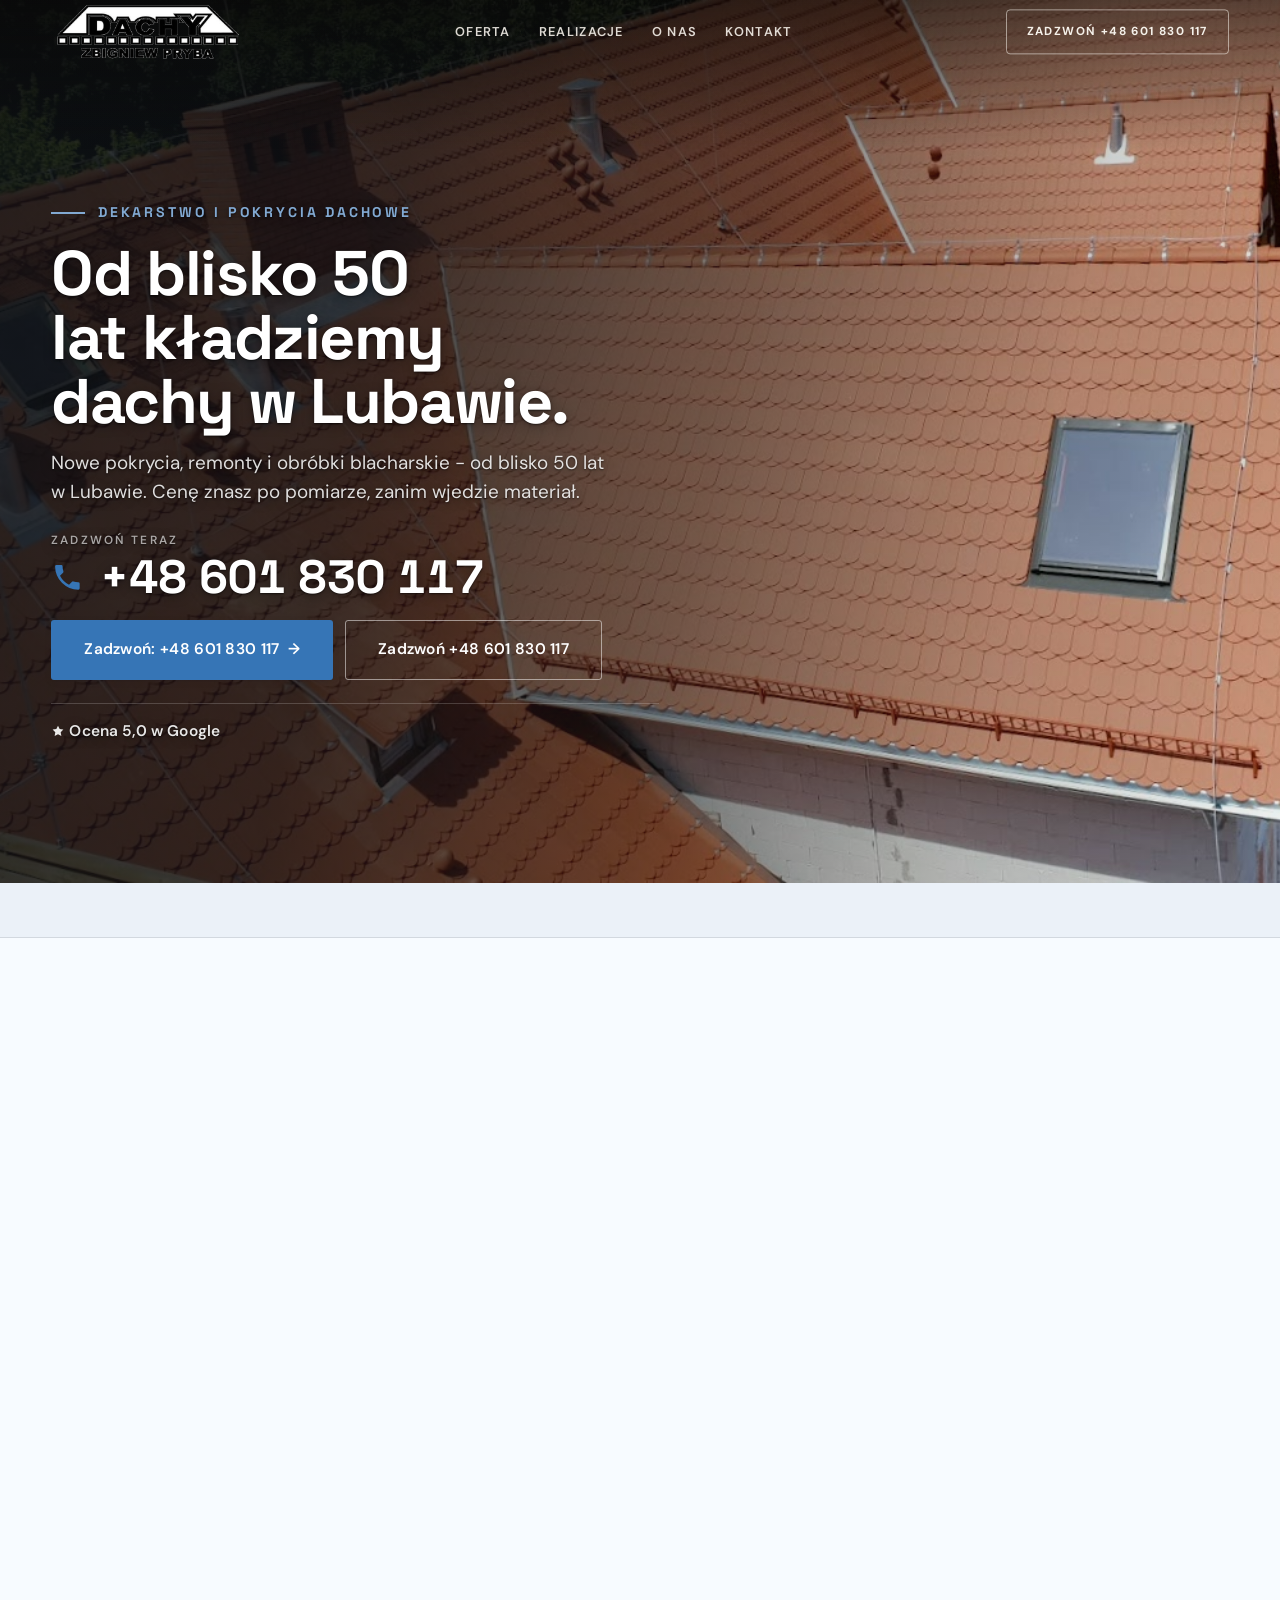
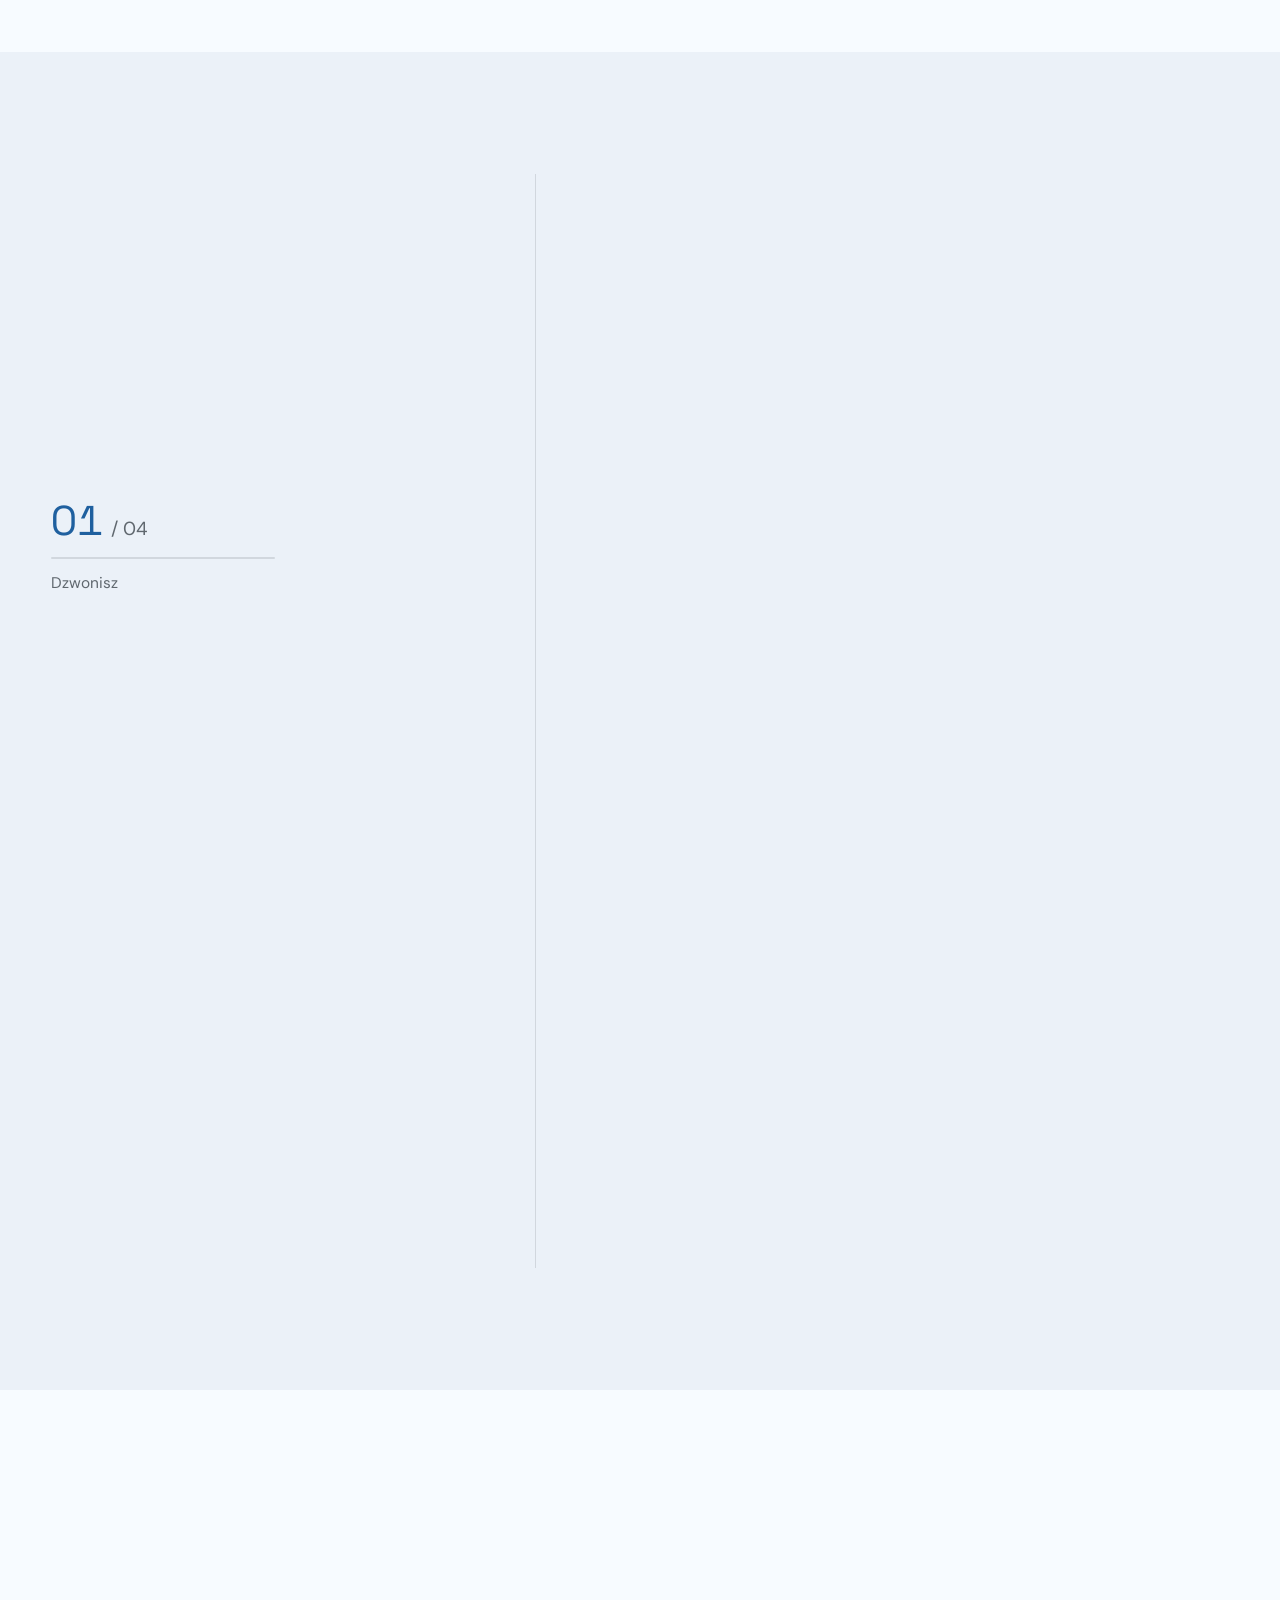
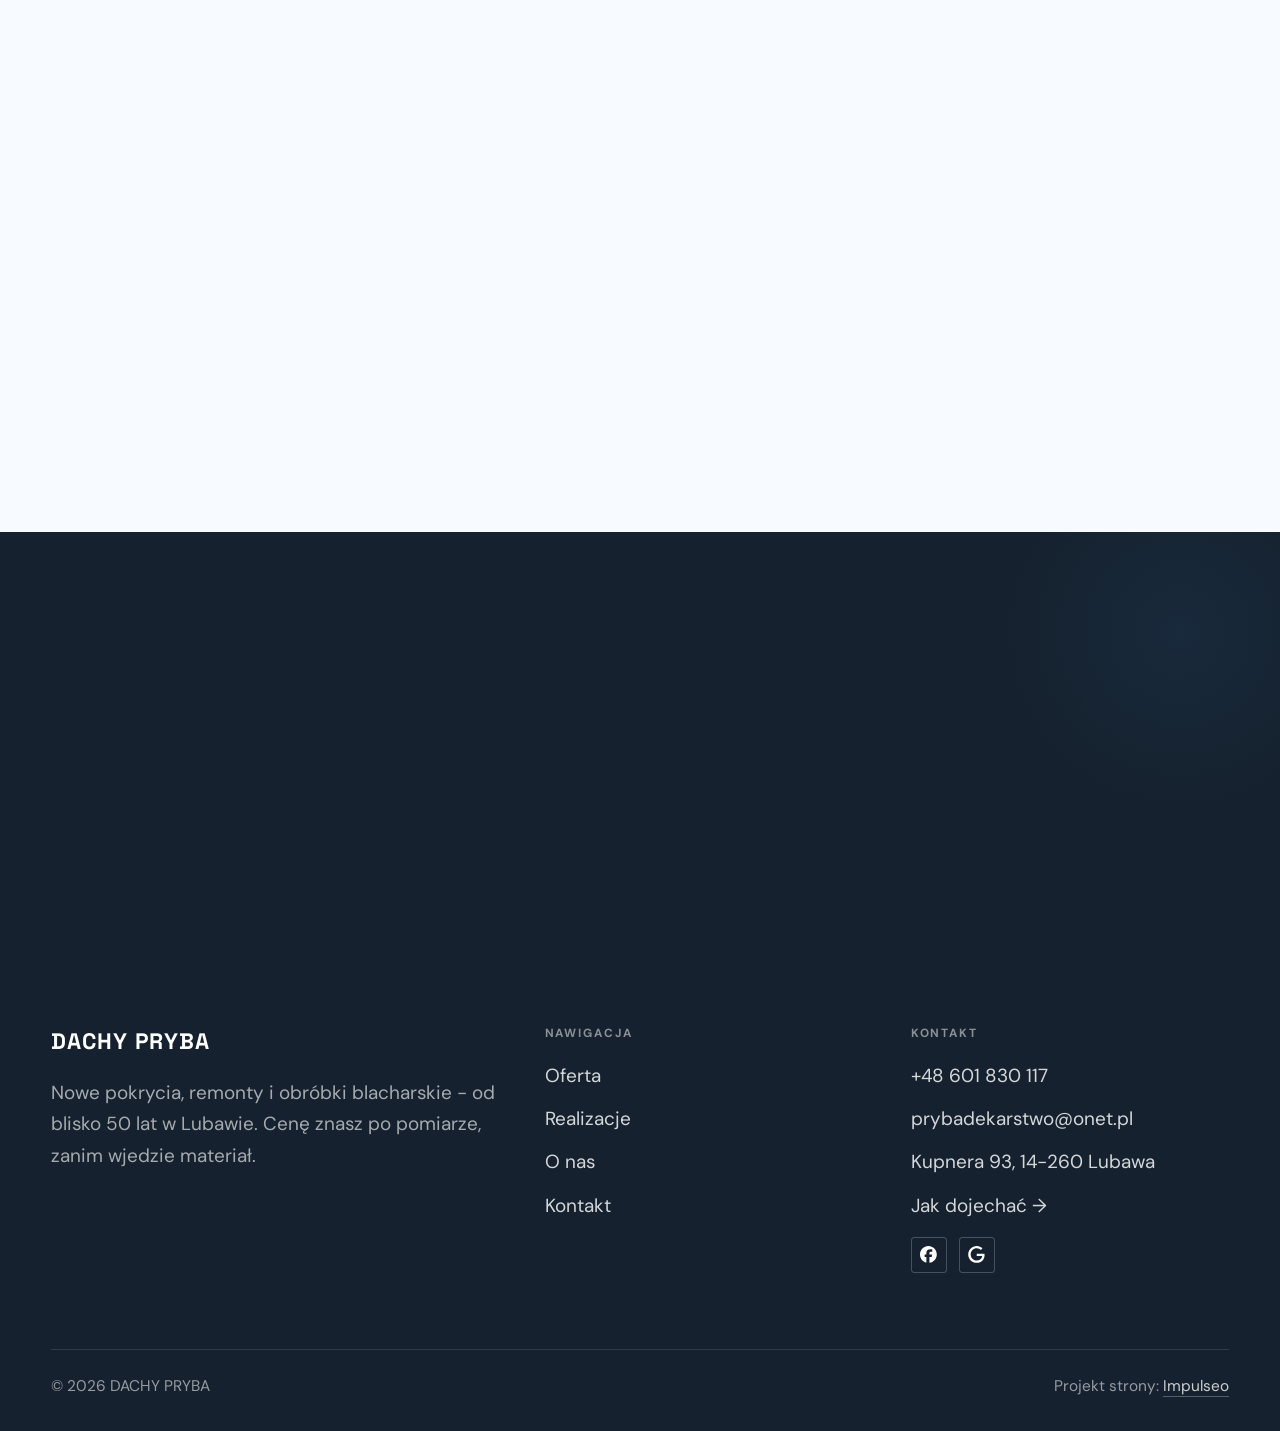
==== index.html @ 801a76e1 "Strona demo: dachy-pryba" ====
<!DOCTYPE html>
<html lang="pl">
<head>
<meta charset="UTF-8">
<meta name="viewport" content="width=device-width, initial-scale=1.0">
<title>DACHY PRYBA - dekarstwo i pokrycia dachowe</title>
<meta name="description" content="Dekarz w Lubawie: nowe pokrycia, remonty dachów, więźba, rynny i obróbki. Bezpłatny pomiar, cena przed robotą. Zadzwoń: +48 601 830 117.">
<link rel="canonical" href="https://kris20032.github.io/dachy-pryba/">
<meta name="robots" content="noindex, nofollow">
<meta property="og:type" content="website">
<meta property="og:locale" content="pl_PL">
<meta property="og:site_name" content="DACHY PRYBA">
<meta property="og:title" content="DACHY PRYBA - dekarstwo i pokrycia dachowe">
<meta property="og:description" content="Dekarz w Lubawie: nowe pokrycia, remonty dachów, więźba, rynny i obróbki. Bezpłatny pomiar, cena przed robotą. Zadzwoń: +48 601 830 117.">
<meta property="og:url" content="https://kris20032.github.io/dachy-pryba/">
<meta property="og:image" content="https://kris20032.github.io/dachy-pryba/img/og.jpg">
<meta property="og:image:width" content="1200">
<meta property="og:image:height" content="630">
<meta name="twitter:card" content="summary_large_image">
<script type="application/ld+json">{"@context": "https://schema.org", "@type": "RoofingContractor", "name": "DACHY PRYBA", "url": "https://kris20032.github.io/dachy-pryba/", "telephone": "+48601830117", "image": "https://kris20032.github.io/dachy-pryba/img/og.jpg", "areaServed": "Lubawa", "sameAs": ["https://www.facebook.com/prybadekarstwo/", "https://www.google.com/maps?cid=4322694667573025799"]}</script>
<link rel="preconnect" href="https://fonts.googleapis.com">
<link rel="preconnect" href="https://fonts.gstatic.com" crossorigin>
<link href="https://fonts.googleapis.com/css2?family=Space+Grotesk:wght@500;600;700&family=DM+Sans:opsz,wght@9..40,400;9..40,500;9..40,600&display=swap" rel="stylesheet">
<link rel="stylesheet" href="assets/styles.css?v=8aae9d0c">
</head>
<body>

<header class="nav">
  <div class="wrap nav-inner">
    <a class="brand brand-has-logo" href="index.html"><img class="brand-logo" src="img/logo.png" alt="DACHY PRYBA" width="628" height="210" decoding="async"></a>
    <nav class="nav-links">
      <a href="oferta.html">Oferta</a>
      <a href="realizacje.html">Realizacje</a>
      <a href="o-nas.html">O nas</a>
      <a href="kontakt.html">Kontakt</a>
      <a href="tel:+48601830117" class="btn btn-accent">Zadzwoń +48 601 830 117</a>
    </nav>
    <button class="nav-toggle" aria-label="Menu"><span></span><span></span><span></span></button>
  </div>
</header>

<main>
<section class="hero-fach">
  <img class="hf-photo" src="img/hero.jpg" fetchpriority="high" data-rotate="img/g1.jpg|img/g3.jpg" alt="DACHY PRYBA" width="1538" height="690">
  <div class="hf-panel">
    <div class="hf-inner">
      <span class="hf-kicker">Dekarstwo i pokrycia dachowe</span>
      <h1 class="hf-title">Od blisko 50 lat kładziemy dachy w Lubawie. <em></em></h1>
      <p class="hf-lead">Nowe pokrycia, remonty i obróbki blacharskie - od blisko 50 lat w Lubawie. Cenę znasz po pomiarze, zanim wjedzie materiał.</p>
      <a class="hf-phone" href="tel:+48601830117"><span class="hf-phone-lab">Zadzwoń teraz</span><span class="hf-phone-num"><svg class="ico-tel" width="16" height="16" viewBox="0 0 24 24" fill="none" aria-hidden="true"><path d="M6.6 10.8a15.5 15.5 0 0 0 6.6 6.6l2.2-2.2a1 1 0 0 1 1-.24 11.4 11.4 0 0 0 3.6.58 1 1 0 0 1 1 1V20a1 1 0 0 1-1 1A17 17 0 0 1 3 4a1 1 0 0 1 1-1h3.5a1 1 0 0 1 1 1c0 1.25.2 2.46.58 3.6a1 1 0 0 1-.25 1l-2.23 2.2Z" fill="currentColor"/></svg> +48 601 830 117</span></a>
      <div class="hf-actions">
        <a href="kontakt.html" class="btn btn-accent">Zadzwoń: +48 601 830 117 <span class="arr">→</span></a>
        <a href="tel:+48601830117" class="btn btn-ghost hf-ghost">Zadzwoń +48 601 830 117</a>
      </div>
      <div class="hf-trust"><svg class="ico-star" width="14" height="14" viewBox="0 0 24 24" style="vertical-align:-2px" aria-hidden="true"><path d="M12 2.8l2.85 5.8 6.4.93-4.63 4.5 1.1 6.37L12 17.4l-5.72 3 1.1-6.37-4.63-4.5 6.4-.93L12 2.8Z" fill="currentColor"/></svg> Ocena 5,0 w Google</div>
    </div>
  </div>
</section>
<section class="fach-promise">
  <div class="wrap">
    <ul class="fp-row reveal"><li>Bezpłatna wycena</li><li>Dojazd: Lubawa i okolice</li><li>Gwarancja na robociznę</li></ul>
  </div>
</section>
<section class="gateways-band">
  <div class="wrap">
    <div class="gateways">
      <a href="oferta.html" class="gateway reveal"><img src="img/g7.jpg" alt="Pokrycia dachowe" loading="lazy" width="1600" height="1106" decoding="async"><span class="g-ttl">Pokrycia dachowe</span></a>
      <a href="oferta.html" class="gateway reveal"><img src="img/g9.jpg" alt="Remonty i naprawy dachów" loading="lazy" width="1600" height="1068" decoding="async"><span class="g-ttl">Remonty i naprawy dachów</span></a>
      <a href="oferta.html" class="gateway reveal"><img src="img/g10.jpg" alt="Więźba dachowa" loading="lazy" width="1600" height="1066" decoding="async"><span class="g-ttl">Więźba dachowa</span></a>
    </div>
  </div>
</section>
<section class="proces proces-os fachowcy">
  <div class="wrap proc-grid">
    <div class="proc-side">
      <div class="head reveal">
        <span class="eyebrow">Jak pracujemy</span>
        <h2>Wiesz, na czym stoisz - na każdym etapie</h2>
        <p>Od pierwszego telefonu do odbioru roboty - krok po kroku.</p>
      </div>
      <div class="proc-count" aria-hidden="true"><span class="pc-cur">01</span><span class="pc-all">/ 04</span></div>
      <div class="proc-bar" aria-hidden="true"><i></i></div>
      <p class="proc-now" aria-hidden="true">Dzwonisz</p>
    </div>
    <ol class="proces-line">
      <li class="reveal"><span class="pno">01</span><h3>Dzwonisz</h3><p>Telefon albo zdjęcie dachu. Po krótkiej rozmowie wiesz, czy przyjedziemy obejrzeć i w jakim terminie.</p></li>
      <li class="reveal"><span class="pno">02</span><h3>Pomiar i wycena</h3><p>Wchodzimy na dach, mierzymy i robimy zdjęcia. Wycenę dostajesz na piśmie, rozbitą na pozycje - materiał osobno, robota osobno.</p></li>
      <li class="reveal"><span class="pno">03</span><h3>Robota</h3><p>Materiał zamawiamy po zatwierdzeniu wyceny i pilnujemy dostawy. Z Twojego dachu schodzimy dopiero, jak jest skończony - nie w połowie na inną budowę.</p></li>
      <li class="reveal"><span class="pno">04</span><h3>Odbiór i gwarancja</h3><p>Stare pokrycie jedzie na kontener, a Ty dostajesz gwarancję na robociznę - jak coś nie gra, wracamy i poprawiamy.</p></li>
    </ol>
  </div>
</section>
<section>
  <div class="wrap">
    <div class="head reveal">
      <span class="eyebrow">Realizacje</span>
      <h2>Z ostatnich dachów</h2>
      <p>Każdy z tych dachów ma pod sobą czyjś dom. Pokrycia, więźby, obróbki - bez upiększania.</p>
    </div>
    <div class="gallery">
      <div class="tile t-two3 reveal"><img src="img/g2.jpg" alt="DACHY PRYBA" loading="lazy" width="1468" height="3450" decoding="async"></div>
      <div class="tile t-third reveal"><img src="img/g4.jpg" alt="DACHY PRYBA" loading="lazy" width="1554" height="1154" decoding="async"></div>
      <div class="tile t-third reveal"><img src="img/g5.jpg" alt="DACHY PRYBA" loading="lazy" width="650" height="1258" decoding="async"></div>
      <div class="tile t-third reveal"><img src="img/g6.jpg" alt="DACHY PRYBA" loading="lazy" width="585" height="470" decoding="async"></div>
      <div class="tile t-third reveal"><img src="img/about.jpg" alt="DACHY PRYBA" loading="lazy" width="1536" height="816" decoding="async"></div>
    </div>
    <div style="margin-top:var(--space-7)" class="reveal"><a href="realizacje.html" class="btn btn-accent">Pełna galeria <span class="arr">→</span></a></div>
  </div>
</section>
<section class="fach-uslugi">
  <div class="wrap">
    <div class="head reveal">
      <span class="eyebrow">Oferta</span>
      <h2>Od więźby po rynny</h2>
      <p>Najczęstsze zlecenia. Przy każdym piszę, co wchodzi w zakres.</p>
    </div>
    <ul class="fu-list">
      <li class="fu-row reveal"><div class="fu-name">Pokrycia dachowe</div><div class="fu-desc">Stare pokrycie do zdjęcia albo nowy dom czeka na dach? Kładziemy blachodachówkę, dachówkę ceramiczną i betonową oraz blachę na rąbek - z membraną, łatami i kontrłatami, nie samą blachę na stare deski.</div><a class="fu-cta" href="kontakt.html">Wycena <span class="arr">→</span></a></li>
      <li class="fu-row reveal"><div class="fu-name">Remonty i naprawy dachów</div><div class="fu-desc">Dach ma swoje lata, ale rzadko wszystko naraz jest do wymiany. Przekładamy dachówkę, wymieniamy skorodowane kosze i obróbki, uzupełniamy łaty i membranę tam, gdzie faktycznie puściło.</div><a class="fu-cta" href="kontakt.html">Wycena <span class="arr">→</span></a></li>
      <li class="fu-row reveal"><div class="fu-name">Więźba dachowa</div><div class="fu-desc">Stawiamy więźby pod nowe dachy i wzmacniamy stare, w których krokwie pamiętają lepsze czasy.</div><a class="fu-cta" href="kontakt.html">Wycena <span class="arr">→</span></a></li>
      <li class="fu-row reveal"><div class="fu-name">Rynny i obróbki blacharskie</div><div class="fu-desc">Rynna przelewa się w jednym miejscu albo odchodzi od okapu? Ustawiamy spadki na nowo, wymieniamy skorodowane odcinki i poprawiamy mocowania, zamiast od razu sprzedawać całe orynnowanie.</div><a class="fu-cta" href="kontakt.html">Wycena <span class="arr">→</span></a></li>
      <li class="fu-row reveal"><div class="fu-name">Okna dachowe i podbitka</div><div class="fu-desc">Podbitka zamyka dach od spodu: równa linia przy okapie, kratki wentylacyjne i koniec z ptakami pod pokryciem.</div><a class="fu-cta" href="kontakt.html">Wycena <span class="arr">→</span></a></li>
      <li class="fu-row reveal"><div class="fu-name">Dachy płaskie i papa</div><div class="fu-desc">Płaski dach przecieka zwykle na łączeniach i przy attyce, nie na środku połaci.</div><a class="fu-cta" href="kontakt.html">Wycena <span class="arr">→</span></a></li>
    </ul>
    <div style="margin-top:var(--space-7)" class="reveal"><a href="oferta.html" class="btn btn-ghost">Pełna oferta <span class="arr">→</span></a></div>
  </div>
</section>
<section class="stopklatka" aria-hidden="true">
  <div class="stk-bg" style="background-image:url(img/g11.jpg)"></div>
</section>
<section class="opinie">
  <div class="wrap">
    <div class="head center reveal">
      <span class="eyebrow">Opinie</span>
      <h2>Co mówią klienci</h2>
    </div>
    <p class="op-meta reveal"><span class="g-badge"><svg class="gb-ico" viewBox="0 0 24 24" width="18" height="18" aria-hidden="true"><path fill="#4285F4" d="M22.56 12.25c0-.78-.07-1.53-.2-2.25H12v4.26h5.92c-.26 1.37-1.04 2.53-2.21 3.31v2.77h3.57c2.08-1.92 3.28-4.74 3.28-8.09z"/><path fill="#34A853" d="M12 23c2.97 0 5.46-.98 7.28-2.66l-3.57-2.77c-.98.66-2.23 1.06-3.71 1.06-2.86 0-5.29-1.93-6.16-4.53H2.18v2.84C3.99 20.53 7.7 23 12 23z"/><path fill="#FBBC05" d="M5.84 14.09c-.22-.66-.35-1.36-.35-2.09s.13-1.43.35-2.09V7.07H2.18C1.43 8.55 1 10.22 1 12s.43 3.45 1.18 4.93l2.85-2.22.81-.62z"/><path fill="#EA4335" d="M12 5.38c1.62 0 3.06.56 4.21 1.64l3.15-3.15C17.45 2.09 14.97 1 12 1 7.7 1 3.99 3.47 2.18 7.07l3.66 2.84c.87-2.6 3.3-4.53 6.16-4.53z"/></svg><b class="gb-ocena">5,0</b><svg class="gb-stars" viewBox="0 0 90 18" width="74" height="14.8" aria-hidden="true"><g fill="currentColor" opacity=".26"><path transform="translate(0,0)" d="M9 1.6l2.2 4.46 4.92.72-3.56 3.47.84 4.9L9 12.74l-4.4 2.31.84-4.9L1.88 6.68l4.92-.72L9 1.6Z"/><path transform="translate(18,0)" d="M9 1.6l2.2 4.46 4.92.72-3.56 3.47.84 4.9L9 12.74l-4.4 2.31.84-4.9L1.88 6.68l4.92-.72L9 1.6Z"/><path transform="translate(36,0)" d="M9 1.6l2.2 4.46 4.92.72-3.56 3.47.84 4.9L9 12.74l-4.4 2.31.84-4.9L1.88 6.68l4.92-.72L9 1.6Z"/><path transform="translate(54,0)" d="M9 1.6l2.2 4.46 4.92.72-3.56 3.47.84 4.9L9 12.74l-4.4 2.31.84-4.9L1.88 6.68l4.92-.72L9 1.6Z"/><path transform="translate(72,0)" d="M9 1.6l2.2 4.46 4.92.72-3.56 3.47.84 4.9L9 12.74l-4.4 2.31.84-4.9L1.88 6.68l4.92-.72L9 1.6Z"/></g><clipPath id="gs1000"><rect x="0" y="0" width="90.0" height="18"/></clipPath><g fill="#FBBC04" clip-path="url(#gs1000)"><path transform="translate(0,0)" d="M9 1.6l2.2 4.46 4.92.72-3.56 3.47.84 4.9L9 12.74l-4.4 2.31.84-4.9L1.88 6.68l4.92-.72L9 1.6Z"/><path transform="translate(18,0)" d="M9 1.6l2.2 4.46 4.92.72-3.56 3.47.84 4.9L9 12.74l-4.4 2.31.84-4.9L1.88 6.68l4.92-.72L9 1.6Z"/><path transform="translate(36,0)" d="M9 1.6l2.2 4.46 4.92.72-3.56 3.47.84 4.9L9 12.74l-4.4 2.31.84-4.9L1.88 6.68l4.92-.72L9 1.6Z"/><path transform="translate(54,0)" d="M9 1.6l2.2 4.46 4.92.72-3.56 3.47.84 4.9L9 12.74l-4.4 2.31.84-4.9L1.88 6.68l4.92-.72L9 1.6Z"/><path transform="translate(72,0)" d="M9 1.6l2.2 4.46 4.92.72-3.56 3.47.84 4.9L9 12.74l-4.4 2.31.84-4.9L1.88 6.68l4.92-.72L9 1.6Z"/></g></svg><span class="gb-txt">w Google</span></span></p>
    <p class="op-meta reveal"><a class="op-google" href="https://www.google.com/maps?cid=4322694667573025799" target="_blank" rel="noopener"><svg class="op-g-ico" viewBox="0 0 24 24" width="17" height="17" aria-hidden="true"><path fill="#4285F4" d="M22.56 12.25c0-.78-.07-1.53-.2-2.25H12v4.26h5.92c-.26 1.37-1.04 2.53-2.21 3.31v2.77h3.57c2.08-1.92 3.28-4.74 3.28-8.09z"/><path fill="#34A853" d="M12 23c2.97 0 5.46-.98 7.28-2.66l-3.57-2.77c-.98.66-2.23 1.06-3.71 1.06-2.86 0-5.29-1.93-6.16-4.53H2.18v2.84C3.99 20.53 7.7 23 12 23z"/><path fill="#FBBC05" d="M5.84 14.09c-.22-.66-.35-1.36-.35-2.09s.13-1.43.35-2.09V7.07H2.18C1.43 8.55 1 10.22 1 12s.43 3.45 1.18 4.93l2.85-2.22.81-.62z"/><path fill="#EA4335" d="M12 5.38c1.62 0 3.06.56 4.21 1.64l3.15-3.15C17.45 2.09 14.97 1 12 1 7.7 1 3.99 3.47 2.18 7.07l3.66 2.84c.87-2.6 3.3-4.53 6.16-4.53z"/></svg><span>Zobacz opinie w Google</span><span class="arr">→</span></a></p>
    <div class="opinie-grid">
      <figure class="op-card reveal"><span class="op-star"><svg class="ico-star" width="14" height="14" viewBox="0 0 24 24" style="vertical-align:-2px" aria-hidden="true"><path d="M12 2.8l2.85 5.8 6.4.93-4.63 4.5 1.1 6.37L12 17.4l-5.72 3 1.1-6.37-4.63-4.5 6.4-.93L12 2.8Z" fill="currentColor"/></svg><svg class="ico-star" width="14" height="14" viewBox="0 0 24 24" style="vertical-align:-2px" aria-hidden="true"><path d="M12 2.8l2.85 5.8 6.4.93-4.63 4.5 1.1 6.37L12 17.4l-5.72 3 1.1-6.37-4.63-4.5 6.4-.93L12 2.8Z" fill="currentColor"/></svg><svg class="ico-star" width="14" height="14" viewBox="0 0 24 24" style="vertical-align:-2px" aria-hidden="true"><path d="M12 2.8l2.85 5.8 6.4.93-4.63 4.5 1.1 6.37L12 17.4l-5.72 3 1.1-6.37-4.63-4.5 6.4-.93L12 2.8Z" fill="currentColor"/></svg><svg class="ico-star" width="14" height="14" viewBox="0 0 24 24" style="vertical-align:-2px" aria-hidden="true"><path d="M12 2.8l2.85 5.8 6.4.93-4.63 4.5 1.1 6.37L12 17.4l-5.72 3 1.1-6.37-4.63-4.5 6.4-.93L12 2.8Z" fill="currentColor"/></svg><svg class="ico-star" width="14" height="14" viewBox="0 0 24 24" style="vertical-align:-2px" aria-hidden="true"><path d="M12 2.8l2.85 5.8 6.4.93-4.63 4.5 1.1 6.37L12 17.4l-5.72 3 1.1-6.37-4.63-4.5 6.4-.93L12 2.8Z" fill="currentColor"/></svg></span><blockquote>Polecam</blockquote><span class="op-autor">MAREK IMIAŁKOWSKI</span></figure>
    </div>
  </div>
</section>
<section class="obszar">
  <div class="wrap">
    <div class="head center reveal">
      <span class="eyebrow">Obszar działania</span>
      <h2>Dojeżdżamy do Ciebie</h2>
    </div>
    <p class="obszar-txt reveal" style="text-align:center;max-width:60ch;margin:0 auto 1.4rem">Najwięcej dachów robimy w Lubawie i najbliższej okolicy: Nowe Miasto Lubawskie, Iława, Ostróda. Sąsiednie miejscowości - kwestia jednego telefonu.</p>
    <ul class="obszar-list reveal"><li class="is-home">Lubawa</li><li>+ okolice</li></ul>
    <div class="obszar-mapa reveal" style="margin-top:var(--space-7)">
      <iframe title="Obszar działania - Lubawa i okolice" src="https://maps.google.com/maps?q=DACHY%20PRYBA%20Lubawa&amp;z=11&amp;output=embed" loading="lazy" referrerpolicy="no-referrer-when-downgrade" style="width:100%;height:clamp(280px,38vh,420px);border:0;display:block;border-radius:var(--r-md)"></iframe>
    </div>
  </div>
</section>
<section class="faq-klinika">
  <div class="wrap">
    <div class="head center reveal">
      <span class="eyebrow">Częste pytania</span>
      <h2>Dobrze wiedzieć</h2>
    </div>
    <div class="faq-list">
      <details class="faq-item reveal"><summary>Ile kosztuje nowy dach?</summary><p>Bez pomiaru nie strzelamy - za dużo zależy od powierzchni, kątów i pokrycia. Widełki usłyszysz już przez telefon, dokładną cenę po pomiarze.</p></details>
      <details class="faq-item reveal"><summary>Czy pomiar i wycena są płatne?</summary><p>Nie. Pomiar i wycena w Lubawie i najbliższej okolicy są bezpłatne i do niczego nie zobowiązują.</p></details>
      <details class="faq-item reveal"><summary>Jak długo trwa wymiana dachu?</summary><p>Typowy dom to zwykle tydzień, dwa - zależnie od pokrycia i pogody. Termin i czas roboty znasz przed startem, a o przesunięciu przez pogodę mówimy od razu, nie po fakcie.</p></details>
      <details class="faq-item reveal"><summary>Co ze starym pokryciem?</summary><p>Rozbiórka i wywóz są w wycenie, chyba że umówimy się inaczej. Stary eternit oddajemy firmie z uprawnieniami do azbestu - tego nie wolno wywieźć byle gdzie i nie ma co ryzykować.</p></details>
      <details class="faq-item reveal"><summary>Czy dostanę fakturę?</summary><p>Tak - VAT albo paragon, jak wolisz. Przy większych dachach rozliczamy się etapami, po odebranej robocie.</p></details>
      <details class="faq-item reveal"><summary>Co, jeśli dach przecieka po robocie?</summary><p>Wracamy i sprawdzamy, gdzie puściło. Nasza robota - poprawiamy za darmo; przyczyna gdzie indziej - pokazujemy zdjęcia i mówimy, co z tym zrobić.</p></details>
    </div>
  </div>
</section>
<section class="cta">
  <div class="wrap">
    <div class="reveal">
      <span class="eyebrow">Współpraca</span>
      <h2>Potrzebujesz fachowca? Wycenimy za darmo.</h2>
      <p>Zadzwoń, umówimy termin oględzin. Cenę poznasz przed robotą, nie po niej.</p>
    </div>
    <div class="cta-actions reveal">
      <a href="kontakt.html" class="btn btn-light">Zadzwoń: +48 601 830 117 <span class="arr">→</span></a>
      <a href="tel:+48601830117" class="btn btn-ghost btn-ghost-cta">+48 601 830 117</a>
    </div>
  </div>
</section>
</main>

<footer>
  <div class="wrap">
    <div class="foot-grid">
      <div class="foot-brand">
        <div class="name">DACHY PRYBA</div>
        <p>Nowe pokrycia, remonty i obróbki blacharskie - od blisko 50 lat w Lubawie. Cenę znasz po pomiarze, zanim wjedzie materiał.</p>
      </div>
      <div class="foot-col">
        <h4>Nawigacja</h4>
        <a href="oferta.html">Oferta</a>
        <a href="realizacje.html">Realizacje</a>
        <a href="o-nas.html">O nas</a>
        <a href="kontakt.html">Kontakt</a>
      </div>
      <div class="foot-col">
        <h4>Kontakt</h4>
        <a href="tel:+48601830117">+48 601 830 117</a>
        <a href="mailto:prybadekarstwo@onet.pl">prybadekarstwo@onet.pl</a>
        <p>Kupnera 93, 14-260 Lubawa</p>
        <a href="https://www.google.com/maps?cid=4322694667573025799" target="_blank" rel="noopener">Jak dojechać →</a>
      <div class="foot-soc">
        <a class="soc" href="https://www.facebook.com/prybadekarstwo/" target="_blank" rel="noopener" aria-label="Facebook - DACHY PRYBA"><svg viewBox="0 0 24 24" aria-hidden="true" focusable="false"><path d="M9.101 23.691v-7.98H6.627v-3.667h2.474v-1.58c0-4.085 1.848-5.978 5.858-5.978.401 0 .955.042 1.468.103a8.68 8.68 0 0 1 1.141.195v3.325a8.623 8.623 0 0 0-.653-.036 26.805 26.805 0 0 0-.733-.009c-.707 0-1.259.096-1.675.309a1.686 1.686 0 0 0-.679.622c-.258.42-.374.995-.374 1.752v1.297h3.919l-.386 2.103-.287 1.564h-3.246v8.245C19.396 23.238 24 18.179 24 12.044c0-6.627-5.373-12-12-12s-12 5.373-12 12c0 5.628 3.874 10.35 9.101 11.647Z" fill="currentColor"/></svg></a>
        <a class="soc" href="https://www.google.com/maps?cid=4322694667573025799" target="_blank" rel="noopener" aria-label="Google - DACHY PRYBA"><svg viewBox="0 0 24 24" aria-hidden="true" focusable="false"><path d="M12.48 10.92v3.28h7.84c-.24 1.84-.853 3.187-1.787 4.133-1.147 1.147-2.933 2.4-6.053 2.4-4.827 0-8.6-3.893-8.6-8.72s3.773-8.72 8.6-8.72c2.6 0 4.507 1.027 5.907 2.347l2.307-2.307C18.747 1.44 16.133 0 12.48 0 5.867 0 .307 5.387.307 12s5.56 12 12.173 12c3.573 0 6.267-1.173 8.373-3.36 2.16-2.16 2.84-5.213 2.84-7.667 0-.76-.053-1.467-.173-2.053H12.48z" fill="currentColor"/></svg></a>
      </div>
      </div>
    </div>
    <div class="foot-bot">
      <span>© 2026 DACHY PRYBA</span>
      <span>Projekt strony: <a class="foot-credit" href="https://impulseo.pl" target="_blank" rel="noopener">Impulseo</a></span>
    </div>
  </div>
</footer>
<div class="sticky-call"><a class="sc-call" href="tel:+48601830117"><svg class="ico-tel" width="16" height="16" viewBox="0 0 24 24" fill="none" aria-hidden="true"><path d="M6.6 10.8a15.5 15.5 0 0 0 6.6 6.6l2.2-2.2a1 1 0 0 1 1-.24 11.4 11.4 0 0 0 3.6.58 1 1 0 0 1 1 1V20a1 1 0 0 1-1 1A17 17 0 0 1 3 4a1 1 0 0 1 1-1h3.5a1 1 0 0 1 1 1c0 1.25.2 2.46.58 3.6a1 1 0 0 1-.25 1l-2.23 2.2Z" fill="currentColor"/></svg> Zadzwoń</a><a class="sc-quote" href="kontakt.html">Zadzwoń: +48 601 830 117</a></div>
<div class="demo-wazne" data-do="2026-09-21" data-cykl="3" hidden><svg class="dw-ico" width="13" height="13" viewBox="0 0 24 24" fill="none" aria-hidden="true"><circle cx="12" cy="12" r="8.6" stroke="currentColor" stroke-width="1.8"/><path d="M12 7.2V12l3.3 2" stroke="currentColor" stroke-width="1.8" stroke-linecap="round"/></svg><span class="dw-txt"></span></div>

<script src="assets/main.js"></script>
</body>
</html>
---- assets/styles.css ----
/* ============================================================
   STOLBASZ — premium, architektoniczny B2B fit-out
   Jasna paleta, zero brązu. System wg premium-web-craft.
   Projekt strony: Impulseo (impulseo.pl)
   ============================================================ */

:root{
  /* PALETA — jasna, architektoniczna, chłodna */
  --paper:#F4F6F8;          /* główne tło */
  --paper-2:#E7EBEF;        /* sekcje alternatywne (chłodny jasny szary) */
  --paper-3:#E7EBEF;        /* delikatne wypełnienia */
  --ink:#15212E;            /* tekst główny — chłodny grafit */
  --ink-soft:#243443;       /* nagłówki drugorzędne */
  --muted:#6B7785;          /* tekst poboczny */
  --line:rgba(21,33,46,.12);/* hairline */
  --accent:#E8A317;         /* stonowany petrol-slate — jedyny akcent */
  --accent-d:#C9870C;
  --accent-soft:rgba(232,163,23,.10);
  --dark:#15212E;           /* sekcje ciemne (stopka/CTA) */

  /* HOVER ZDJĘĆ — JEDEN standard dla całego silnika (decyzja K. 04.08.2026, artefakt z wariantami).
     AKTUALNE (K.+Szymon 09.08.2026, wybór z artefaktu 6 wariantów): zoom 1.05 przy 1.4s -
     przy tak długim czasie mocniejszy kadr NIE skacze, tylko „oddycha". Poprzedni standard
     (1.02 / .55s z 04.08) odbierany jako dynamiczny i szybki.
     Spoczynek lekko przygaszony, ale TYLKO tam, gdzie jest mysz (@media hover:hover) —
     na telefonie zdjęcia zostają w pełnej jasności. */
  --img-zoom:1.05;                   /* K.+Szymon 09.08: wariant F z artefaktu porównawczego */
  --img-rest:brightness(.95) saturate(.99);
  --img-hot:brightness(1.06) saturate(1.05);
  --img-dur:1.4s;                    /* K.+Szymon 09.08 (wariant F): powoli = elegancko */
  --img-ease:cubic-bezier(.16,.84,.44,1);  /* miękki ogon, efekt „oddychania" */

  /* ODSTĘPY — skala 4/8 */
  --space-1:4px; --space-2:8px; --space-3:12px; --space-4:16px; --space-5:24px;
  --space-6:32px; --space-7:48px; --space-8:64px; --space-9:96px; --space-10:128px;

  /* TYPOGRAFIA — fluid clamp() (skala podbita 16.07.2026: większe, czytelniejsze litery — uwaga Adama) */
  --text-sm:clamp(.9rem,.87rem + .12vw,1rem);
  --text-base:clamp(1.08rem,1.04rem + .18vw,1.2rem);
  --text-lg:clamp(1.24rem,1.15rem + .34vw,1.44rem);
  --text-h3:clamp(1.34rem,1.22rem + .55vw,1.66rem);
  --text-h2:clamp(2.1rem,1.66rem + 2.1vw,3.1rem);
  --text-h1:clamp(2.9rem,2.1rem + 4vw,5.1rem);

  /* PROMIENIE — architektoniczne, raczej ostre */
  --r-sm:3px; --r-md:6px; --r-lg:10px;

  /* RUCH */
  --ease:cubic-bezier(.25,.46,.45,.94); --dur:.24s;

  /* CIENIE — miękkie, warstwowe */
  --sh-sm:0 1px 2px rgba(16,24,32,.04), 0 2px 8px rgba(16,24,32,.05);
  --sh-md:0 2px 6px rgba(16,24,32,.05), 0 12px 28px -8px rgba(16,24,32,.12);
  --sh-lg:0 6px 14px rgba(16,24,32,.07), 0 26px 56px -18px rgba(16,24,32,.22);

  --hairline:1px solid var(--line);

  --font-display:'Space Grotesk','Inter',sans-serif;
  --font-body:'DM Sans','Inter',sans-serif;
}

*{box-sizing:border-box;margin:0;padding:0}
html{scroll-behavior:smooth}
body{
  font-family:var(--font-body);
  font-size:var(--text-base);
  line-height:1.65;
  color:var(--ink);
  background:var(--paper);
  -webkit-font-smoothing:antialiased;
  text-rendering:optimizeLegibility;
}
img{max-width:100%;height:auto;display:block}  /* height:auto = width/height z atrybutów trzyma proporcje (TOP#12) */
a{color:inherit;text-decoration:none}

.wrap{width:min(92%,1180px);margin-inline:auto}
section{padding-block:clamp(52px,6.5vw,96px)}

h1,h2,h3{font-family:var(--font-display);font-weight:700;line-height:1.08;letter-spacing:-.02em;color:var(--ink)}
h1{font-size:var(--text-h1);letter-spacing:-.035em}
h2{font-size:var(--text-h2);letter-spacing:-.025em}
h3{font-size:var(--text-h3)}
/* MIARA — długość wiersza. WCAG 2.2 SC 1.4.8: max 80 znaków; Butterick: 45–90.
   68ch daje realnie 72–78 znaków polskiego tekstu, czyli z zapasem pod granicą.
   Wcześniej limit miał TYLKO <p> — <li>, <blockquote> i <dd> nie miały żadnego,
   i to jedyny powód, dla którego 23 bloki na dwóch oddanych stronach jadą po
   83–106 znaków w wierszu (pomiar 07.08.2026, bramka `miara`).
   ⚠️ Listy i definicje ograniczamy TYLKO bez klasy: `ul`/`ol` z klasą to u nas
   układ (siatki kafli, menu), a nie tekst ciągły — tam miarę wyznacza układ. */
/* 60ch, nie 68ch (K. 10.08): po zmianie fontów na węższe kroje (DM Sans i spółka)
   w 68ch mieściło się ~90 znaków - bramka pikselowa słusznie zgłaszała przekroczenie
   granicy 80. Pomiar na żywej przeglądarce: 60ch = 90 znaków, 53ch = ~78 znaków, czyli normę WCAG 1.4.8. */
:root{ --miara:53ch }
p{max-width:min(100%,var(--miara))}
blockquote,
ul:not([class])>li, ol:not([class])>li,
dl:not([class])>dd{max-width:min(100%,var(--miara))}

/* ⚠️ Świadomie BEZ wyjątku `.tile p,.card p,.svc p{max-width:none}`, choć nasuwa się sam:
   te akapity BYŁY już ograniczone (stare `p{max-width:65ch}`), więc „wyjątek" nie odblokowałby
   niczego nowego — tylko ROZLUŹNIŁ stan sprzed zmiany na wszystkich demach naraz.
   `figcaption` żadna z reguł wyżej nie dotyczy, więc też nie potrzebuje zwolnienia. */

/* ŁAMANIE. `balance` wyrównuje długości wierszy w nagłówku, `pretty` pilnuje ostatniego
   wiersza akapitu, żeby nie został w nim jeden wyraz. Obsługiwane od Chrome 117 /
   Safari 17.5; starsze przeglądarki po prostu ignorują tę własność.
   `text-wrap:pretty` nie występowało dotąd ANI RAZ w silniku ani w repo klientów. */
h1,h2,h3,.lead,.lede{text-wrap:balance}
p,li,blockquote,dd{text-wrap:pretty}

.eyebrow{
  font-family:var(--font-body);
  font-size:var(--text-sm);
  font-weight:600;
  letter-spacing:.18em;
  text-transform:uppercase;
  color:var(--accent);
  display:inline-flex;align-items:center;gap:var(--space-3);
}
/* flex:none + margin-top = kreska trzyma się PIERWSZEJ linii. Wcześniej align-items:center
   centrowało ją względem całego bloku i przy zawinięciu (długi kicker typu
   „…WNĘTRZ · LESZNO · OD 2019") druga linia lądowała z brzydkim wcięciem. */
.eyebrow{align-items:flex-start}
.eyebrow>*,.eyebrow{text-wrap:balance}   /* dlugi kicker lamal sie na sierote typu samo „2019" w drugiej linii */
.eyebrow::before{content:"";width:28px;height:1px;background:var(--accent);display:inline-block;flex:none;margin-top:.62em}

.muted{color:var(--muted)}
.lead{font-size:var(--text-lg);line-height:1.55;color:var(--ink-soft);max-width:50ch}

/* ---------- BUTTONS ---------- */
.btn{
  display:inline-flex;align-items:center;gap:var(--space-2);
  font-weight:600;font-size:var(--text-sm);letter-spacing:.02em;
  padding:var(--space-4) var(--space-6);
  border-radius:var(--r-sm);
  transition:transform var(--dur) var(--ease),box-shadow var(--dur) var(--ease),background var(--dur) var(--ease);
  cursor:pointer;border:1px solid transparent;
}
.btn-accent{background:var(--accent);color:#fff;box-shadow:var(--sh-sm)}
.btn-accent:hover{background:var(--accent-d);transform:translateY(-2px);box-shadow:var(--sh-md)}
.btn-accent:active{transform:translateY(0);box-shadow:var(--sh-sm)}
.btn-ghost{background:transparent;color:var(--ink);border-color:var(--line)}
.btn-ghost:hover{border-color:var(--accent);color:var(--accent);transform:translateY(-2px)}
.btn-light{background:#fff;color:var(--ink);box-shadow:var(--sh-sm)}
.btn-light:hover{transform:translateY(-2px);box-shadow:var(--sh-md)}
.btn .arr{transition:transform var(--dur) var(--ease)}
.btn:hover .arr{transform:translateX(4px)}

/* ---------- NAV ---------- */
.nav{
  position:sticky;top:0;z-index:50;
  background:color-mix(in srgb,var(--paper) 88%,transparent);
  backdrop-filter:saturate(140%) blur(10px);
  border-bottom:var(--hairline);
}
.nav-inner{display:flex;align-items:center;justify-content:space-between;gap:var(--space-5);height:72px}
/* ANTY-NACHODZENIE (K. 05.08.2026): długa nazwa firmy + przycisk z pełnym numerem nie mieściły się w pasku
   i flex ściskał linki PONIŻEJ ich treści - "Kontakt" wchodził na ramkę "Zadzwoń +48 ...". Teraz ustępuje
   nazwa marki (skrót wielokropkiem), a menu i przycisk nigdy się nie kurczą ani nie zachodzą na siebie. */
.brand{display:flex;flex-direction:column;line-height:1;min-width:0;flex:0 1 auto}
.brand .name{font-family:var(--font-display);font-weight:800;font-size:1.35rem;letter-spacing:.04em;white-space:nowrap;overflow:hidden;text-overflow:ellipsis}
.brand .sub{font-size:.62rem;letter-spacing:.34em;text-transform:uppercase;color:var(--muted);margin-top:5px;white-space:nowrap;overflow:hidden;text-overflow:ellipsis}
.nav-links{display:flex;align-items:center;gap:var(--space-6);flex:0 0 auto}
.nav-links a{font-size:var(--text-sm);font-weight:500;color:var(--ink-soft);position:relative;padding-block:4px;white-space:nowrap;transition:color var(--dur) var(--ease)}
.nav-links a::after{content:"";position:absolute;left:0;bottom:0;width:0;height:1.5px;background:var(--accent);transition:width var(--dur) var(--ease)}
.nav-links a:hover,.nav-links a.active{color:var(--ink)}
.nav-links a:hover::after,.nav-links a.active::after{width:100%}
.nav-links .btn{padding:var(--space-2) var(--space-5)}
/* przyciski w nav: właściwy kolor (przebij .nav-links a) + bez podkreślenia */
.nav-links a.btn-accent{color:#fff}
.nav-links a.btn-ghost,.nav-links a.btn-light{color:var(--ink)}
/* CTA w pasku: NIE podkreślenie spod linków menu, ale ten sam przelatujący błysk,
   co na wszystkich innych przyciskach (zgłoszenie K. 13.08.2026 - „na hero jest efekt
   światła przechodzącego przez przycisk, na navbarze go nie ma, a mają być identyczne").
   Reguła `.nav-links a::after` jest silniejsza od `.btn::after`, więc trzeba jej
   geometrię wyzerować i wpisać połysk z nazwy - samo `display:none` gasiło efekt. */
.nav-links a.btn::after{
  display:block;content:"";position:absolute;inset:0;z-index:-1;pointer-events:none;
  width:auto;height:auto;border-radius:inherit;   /* kasuje geometrię podkreślenia (width:0;height:1.5px) */
  background:linear-gradient(100deg,transparent 32%,rgba(255,255,255,.20) 50%,transparent 68%);
  translate:-120% 0}
@media (prefers-reduced-motion:no-preference){
  .nav-links a.btn:hover::after{translate:120% 0;transition:translate .75s var(--mt-ease,cubic-bezier(.16,.84,.44,1))}
}
.nav-toggle{display:none;background:none;border:none;cursor:pointer;flex-direction:column;gap:5px;padding:8px}
.nav-toggle span{width:24px;height:2px;background:var(--ink);transition:var(--dur)}
/* Ciasny zakres MIĘDZY menu mobilnym a pełnym pulpitem: zbijamy odstępy i nazwę marki,
   żeby wszystko zmieściło się naturalnie, zanim w ogóle dojdzie do skracania wielokropkiem. */
@media(max-width:1280px) and (min-width:921px){
  .nav-links{gap:var(--space-4)}
  .nav-links .btn{padding:var(--space-2) var(--space-4)}
  .brand .name{font-size:1.15rem}
}

/* ---------- HERO (split) ---------- */
.hero{position:relative;overflow:hidden;border-bottom:var(--hairline)}
.hero-grid{display:grid;grid-template-columns:1.05fr .95fr;gap:clamp(24px,4vw,60px);align-items:center;
  padding-block:clamp(36px,4.5vw,64px)}
.hero-copy .eyebrow{margin-bottom:var(--space-5)}
.hero-copy h1{margin-bottom:var(--space-5)}
.hero-copy .lead{margin-bottom:var(--space-7)}
.hero-actions{display:flex;flex-wrap:wrap;gap:var(--space-4)}
.hero-art{position:relative;aspect-ratio:4/3;border-radius:var(--r-lg);overflow:hidden;box-shadow:var(--sh-lg)}
.hero-art img{width:100%;height:100%;object-fit:cover}
.hero-art::after{content:"";position:absolute;inset:0;background:linear-gradient(180deg,transparent 55%,rgba(18,24,28,.28))}
.hero-badge{position:absolute;left:var(--space-5);bottom:var(--space-5);z-index:2;
  background:rgba(252,252,251,.94);backdrop-filter:blur(4px);
  border-radius:var(--r-md);padding:var(--space-4) var(--space-5);box-shadow:var(--sh-md);max-width:78%}
.hero-badge strong{display:block;font-family:var(--font-display);font-size:1rem;letter-spacing:-.01em}
.hero-badge span{font-size:var(--text-sm);color:var(--muted)}

/* ---------- HERO duży / kinowy (strona główna) ---------- */
.hero-cine{position:relative;min-height:clamp(560px,82vh,840px);min-height:clamp(560px,82svh,840px);display:flex;align-items:center;overflow:hidden;border-bottom:var(--hairline)}
.hero-cine>img{position:absolute;inset:0;width:100%;height:100%;object-fit:cover;z-index:0}
.hero-cine::after{content:"";position:absolute;inset:0;z-index:1;
  background:linear-gradient(95deg,rgba(13,18,23,.86) 0%,rgba(13,18,23,.64) 32%,rgba(13,18,23,.24) 62%,rgba(13,18,23,.04) 100%)}
.hero-cine .wrap{position:relative;z-index:2;padding-block:var(--space-8)}
.hero-cine .hero-copy{max-width:660px}
.hero-cine .eyebrow{color:#fff;margin-bottom:var(--space-5)}
.hero-cine .eyebrow::before{background:#fff}
.hero-cine h1{color:#fff;margin-bottom:var(--space-5);font-size:clamp(2.9rem,2rem + 4.4vw,5.2rem);text-wrap:balance}
.hero-cine .lead{color:rgba(255,255,255,.92);max-width:48ch;margin-bottom:var(--space-7)}
.hero-cine .hero-actions{display:flex;flex-wrap:wrap;gap:var(--space-4)}
/* NISKIE OKNO (laptop z dokiem i paskami przeglądarki ma ~700-780 px wysokości widoku):
   H1 do 5.2rem + długi lead nie mieściły się i przyciski wypadały POD krawędź ekranu -
   klient widział stronę bez ani jednego CTA. Skalujemy w dół, zamiast przycinać treść. */
@media(min-width:821px) and (max-height:820px){
  .hero-cine{min-height:clamp(520px,94svh,780px)}
  .hero-cine .wrap{padding-block:var(--space-6)}
  .hero-cine h1{font-size:clamp(2.2rem,1.5rem + 2.6vw,3.6rem);margin-bottom:var(--space-4)}
  .hero-cine .eyebrow{margin-bottom:var(--space-4)}
  .hero-cine .lead{margin-bottom:var(--space-5);max-width:44ch}
}
@media(max-width:680px){
  .hero-cine{min-height:clamp(520px,76vh,640px);min-height:clamp(520px,76svh,640px);align-items:flex-end}
  .hero-cine::after{background:linear-gradient(0deg,rgba(13,18,23,.9) 6%,rgba(13,18,23,.45) 55%,rgba(13,18,23,.25) 100%)}
  .hero-cine .wrap{padding-bottom:var(--space-9)}
  /* TELEFON (~90% oglądających): lead potrafił zająć 8 linii i zepchnąć CTA poza pierwszy ekran.
     Zwężamy interlinię i skalę - treści nie ucinamy, bo to ona sprzedaje. */
  .hero-cine .lead{font-size:.98rem;line-height:1.5;margin-bottom:var(--space-5)}
  .hero-cine .eyebrow{font-size:.72rem;letter-spacing:.13em;margin-bottom:var(--space-4)}
  .hero-cine .eyebrow::before{width:20px}
  .hero-cine h1{margin-bottom:var(--space-4)}
}

/* full-bleed hero variant (podstrony) */
.pagehead{position:relative;min-height:46vh;min-height:46svh;display:flex;align-items:flex-end;overflow:hidden;border-bottom:var(--hairline)}
.pagehead img{position:absolute;inset:0;width:100%;height:100%;object-fit:cover}
/* 10.08.2026 (decyzja K.): mocniejsze przyciemnienie + cień pod tekstem. Bramka mierzyła na
   nagłówkach podstron 3,38-3,43:1 przy wymaganych 4,5 — jasne zdjęcie (hala, śnieg, niebo)
   podchodziło pod biały tekst. Zdjęcia klientów są różne, więc kontrast musi dawać WARSTWA,
   a nie szczęśliwy dobór kadru. */
.pagehead::after{content:"";position:absolute;inset:0;background:linear-gradient(180deg,rgba(18,24,28,.40),rgba(18,24,28,.76))}
.pagehead .wrap{position:relative;z-index:2;padding-block:var(--space-9);color:#fff}
.pagehead h1{color:#fff;max-width:18ch;text-shadow:0 2px 16px rgba(0,0,0,.55)}
.pagehead .eyebrow{color:#fff}
.pagehead .eyebrow::before{background:#fff}
.pagehead p{color:rgba(255,255,255,.92);margin-top:var(--space-4);max-width:54ch;text-shadow:0 1px 12px rgba(0,0,0,.5)}

/* ---------- STRIP (pasek skrótów / liczby) ---------- */
.strip{background:var(--dark);color:#fff}
/* PASEK HASEŁ — standard 04.08.2026 (decyzja K.): 5 haseł w JEDNYM rzędzie, tekst WYŚRODKOWANY,
   węższe marginesy boczne niż reszta strony (pasek ma iść szerzej), równe wysokości kolumn. */
.strip .wrap{width:min(96%,1440px);display:grid;grid-template-columns:repeat(5,1fr);
  gap:var(--space-5);padding-block:var(--space-7);align-items:stretch}
.strip .item .k{font-family:var(--font-display);font-size:clamp(1.05rem,.82rem + .85vw,1.55rem);
  font-weight:800;letter-spacing:-.02em;color:#fff;line-height:1.18;text-wrap:balance}
.strip .item .v{font-size:var(--text-sm);color:rgba(255,255,255,.66);margin-top:var(--space-2);line-height:1.4}
.strip .item{border-left:2px solid var(--accent);padding-inline:var(--space-4);
  text-align:center;display:flex;flex-direction:column;justify-content:center}
/* liczba kolumn = liczba haseł, żeby ostatnie nie zostawało samo w drugim rzędzie.
   Klasę n-N nadaje multipage.py; domyślnie (bez klasy) pasek jest 5-kolumnowy. */
.strip.n-2 .wrap{grid-template-columns:repeat(2,1fr)}
.strip.n-3 .wrap{grid-template-columns:repeat(3,1fr)}
.strip.n-4 .wrap{grid-template-columns:repeat(4,1fr);gap:var(--space-6)}
.strip.n-4 .item .k{font-size:clamp(1.3rem,1rem + 1.1vw,2rem)}
.strip.n-6 .wrap{grid-template-columns:repeat(6,1fr);gap:var(--space-4)}
.strip.n-6 .item .k{font-size:clamp(.98rem,.8rem + .7vw,1.35rem)}
/* równe łamanie: zamiast "długa linia + jedno słowo" obie linie zbliżonej długości */
.strip .item .k{text-wrap:balance}

/* ---------- SECTION HEAD ---------- */
.head{max-width:48rem;margin-bottom:var(--space-8)}
.head.center{margin-inline:auto;text-align:center}
.head .eyebrow{margin-bottom:var(--space-4)}
.head h2{margin-bottom:var(--space-4)}
.head p{color:var(--muted);font-size:var(--text-lg);line-height:1.55}
.head.center p{margin-inline:auto}

/* ---------- INTRO SPLIT ---------- */
.split{display:grid;grid-template-columns:.92fr 1.08fr;gap:clamp(28px,5vw,80px);align-items:center}
.split.rev{grid-template-columns:1.08fr .92fr}
.split.rev .split-art{order:-1}
.split-art{position:relative;aspect-ratio:5/4;border-radius:var(--r-lg);overflow:hidden;box-shadow:var(--sh-lg)}
.split-art img{width:100%;height:100%;object-fit:cover}
.split-copy h2{margin-bottom:var(--space-5)}
.split-copy p+p{margin-top:var(--space-4)}
.split-copy .btn{margin-top:var(--space-6)}

/* ---------- SERVICES (zakres) ---------- */
.svc-grid{display:grid;grid-template-columns:repeat(auto-fit,minmax(280px,1fr));gap:var(--space-5)}
.svc{background:#fff;border:var(--hairline);border-radius:var(--r-md);padding:var(--space-7) var(--space-6);
  transition:transform var(--dur) var(--ease),box-shadow var(--dur) var(--ease),border-color var(--dur) var(--ease);
  position:relative;overflow:hidden}
.svc::before{content:"";position:absolute;left:0;top:0;width:3px;height:0;background:var(--accent);transition:height var(--dur) var(--ease)}
.svc:hover{transform:translateY(-4px);box-shadow:var(--sh-md);border-color:transparent}
.svc:hover::before{height:100%}
.svc .ic{font-family:var(--font-display);font-size:.8rem;font-weight:700;letter-spacing:.12em;color:var(--accent);margin-bottom:var(--space-4)}
.svc h3{margin-bottom:var(--space-3);font-size:1.22rem}
.svc p{color:var(--muted);font-size:var(--text-base);line-height:1.6}

/* big detailed service rows */
.svc-row{display:grid;grid-template-columns:.8fr 1.2fr;gap:clamp(20px,4vw,60px);align-items:center;padding-block:var(--space-8)}
.svc-row+.svc-row{border-top:var(--hairline)}
.svc-row.rev{grid-template-columns:1.2fr .8fr}
/* Naprzemienny układ wierszy oferty: co drugi wiersz ma zdjęcie po PRAWEJ.
   Było `order:-1` — martwy kod, bo zdjęcie i tak jest pierwszym dzieckiem w HTML,
   więc wszystkie wiersze wyglądały identycznie (zdjęcie zawsze z lewej), a `rev`
   zmieniało tylko szerokość kolumn. Znalezione 29.07.2026 przy różnicowaniu kierunków
   animacji (pomiar pozycji: art.mid 390/502 przy row.mid 756 — zawsze lewa strona). */
.svc-row.rev .svc-row-art{order:2}
.svc-row-art{aspect-ratio:4/3;border-radius:var(--r-md);overflow:hidden;box-shadow:var(--sh-md)}
.svc-row-art img{width:100%;height:100%;object-fit:cover}
.svc-row h3{font-size:1.5rem;margin-bottom:var(--space-4)}
.svc-row .num{font-family:var(--font-display);font-size:.85rem;font-weight:700;letter-spacing:.14em;color:var(--accent);display:block;margin-bottom:var(--space-3)}
.svc-row ul{list-style:none;margin-top:var(--space-4);display:flex;flex-direction:column;gap:var(--space-2)}
.svc-row li{position:relative;padding-left:var(--space-5);color:var(--muted);font-size:var(--text-base)}
.svc-row li::before{content:"";position:absolute;left:0;top:.62em;width:8px;height:1px;background:var(--accent)}

/* ---------- GALLERY (realizacje) ---------- */
.gallery{display:grid;grid-template-columns:repeat(12,1fr);gap:var(--space-4);grid-auto-rows:200px}
/* GALERIA MASONRY — pionowe zdjęcia (portrety beauty/wellness) bez przycinania: kolumny, height auto */
.gallery-masonry{column-count:3;column-gap:var(--space-4)}
@media(max-width:900px){.gallery-masonry{column-count:2}}
@media(max-width:560px){.gallery-masonry{column-count:1}}
.gallery-masonry .m-tile{break-inside:avoid;margin:0 0 var(--space-4);padding:0;position:relative;overflow:hidden;border-radius:var(--r-md);border:1px solid var(--line)}
.gallery-masonry .m-tile img{width:100%;height:auto;display:block}
.gallery-masonry .m-tile .cap{position:absolute;left:0;right:0;bottom:0;padding:var(--space-4);color:#fff;background:linear-gradient(0deg,rgba(0,0,0,.55),transparent);font-size:var(--text-sm)}
.gallery-masonry .m-tile .cap small{display:block;font-weight:400;opacity:.78;letter-spacing:.04em;text-transform:uppercase;font-size:.66rem;margin-top:3px}
.tile{position:relative;overflow:hidden;border-radius:var(--r-md);box-shadow:var(--sh-sm);
  transition:transform var(--dur) var(--ease),box-shadow var(--dur) var(--ease)}
.tile img{width:100%;height:100%;object-fit:cover;
  transition:transform var(--img-dur) var(--img-ease),filter var(--img-dur) var(--img-ease)}
.tile:hover{box-shadow:var(--sh-md)}
.tile .cap{position:absolute;left:0;right:0;bottom:0;padding:var(--space-5) var(--space-4) var(--space-4);
  /* mocniejszy spad + cien pod tekstem: na JASNYCH zdjeciach klienta (biale fronty, sciany)
     slaby gradient dawal kontrast ~1.5:1 zamiast wymaganych 3.6:1 (bramka wygladu, 10.08.2026) */
  background:linear-gradient(transparent 10%,rgba(18,24,28,.55) 40%,rgba(18,24,28,.88) 68%,rgba(18,24,28,.99));color:#fff;
  text-shadow:0 1px 2px rgba(0,0,0,.85),0 2px 10px rgba(0,0,0,.55);
  font-size:var(--text-sm);font-weight:600;letter-spacing:.01em;
  opacity:0;transform:translateY(8px);transition:var(--dur) var(--ease)}
.tile:hover .cap{opacity:1;transform:translateY(0)}
.tile .cap small{display:block;font-weight:400;opacity:.78;letter-spacing:.04em;text-transform:uppercase;font-size:.66rem;margin-top:3px}
/* bento spans */
.t-wide{grid-column:span 6}
.t-tall{grid-column:span 6;grid-row:span 2}
.t-std{grid-column:span 6}
.t-third{grid-column:span 4}
.t-two3{grid-column:span 8}

/* ---------- TRUST / WIARYGODNOŚĆ ---------- */
.trust{background:var(--paper-2)}
.trust-grid{display:grid;grid-template-columns:repeat(auto-fit,minmax(240px,1fr));gap:var(--space-5);margin-top:var(--space-7)}
.trust-card{background:#fff;border-radius:var(--r-md);padding:var(--space-7) var(--space-6);box-shadow:var(--sh-sm);border-top:3px solid var(--accent)}
.trust-card .big{font-family:var(--font-display);font-size:clamp(1.8rem,1.3rem + 1.6vw,2.6rem);font-weight:800;letter-spacing:-.02em;color:var(--ink);line-height:1}
.trust-card h3{font-size:1.12rem;margin:var(--space-3) 0 var(--space-2)}
.trust-card p{color:var(--muted);font-size:var(--text-base);line-height:1.55}

/* ---------- CTA band ---------- */
.cta{background:var(--dark);color:#fff;position:relative;overflow:hidden}
/* telefon w CTA: na ciemnym tle biały (domyślnie), rodziny z JASNYM tłem CTA
   nadpisują to u siebie - wcześniej kolor siedział w stylu inline i wygrywał z rodziną. */
.cta .btn-ghost-cta{color:#fff;border-color:rgba(255,255,255,.3)}
.cta .wrap{display:grid;grid-template-columns:1.4fr .6fr;gap:var(--space-7);align-items:center;position:relative;z-index:2}
.cta h2{color:#fff;max-width:20ch}
.cta p{color:rgba(255,255,255,.74);margin-top:var(--space-4)}
.cta-actions{display:flex;flex-direction:column;gap:var(--space-3);align-items:flex-start}
.cta::before{content:"";position:absolute;right:-80px;top:-80px;width:360px;height:360px;border-radius:50%;
  background:radial-gradient(circle,var(--accent-soft),transparent 70%)}

/* ---------- CONTACT ---------- */
.contact-grid{display:grid;grid-template-columns:.85fr 1.15fr;gap:clamp(28px,4vw,56px);align-items:start}
.info-list{display:flex;flex-direction:column;gap:var(--space-2)}
.info-row{display:flex;gap:var(--space-4);align-items:flex-start;padding-block:var(--space-4);border-bottom:var(--hairline)}
.info-row .ic{flex:none;width:42px;height:42px;display:grid;place-items:center;border-radius:50%;
  background:var(--accent-soft);color:var(--accent);font-size:1.05rem}
.info-row .lbl{font-size:.72rem;letter-spacing:.14em;text-transform:uppercase;color:var(--muted)}
.info-row .val{font-weight:600;font-size:var(--text-base);margin-top:2px}
.info-row a.val:hover{color:var(--accent)}
.map{border:none;border-radius:var(--r-lg);box-shadow:var(--sh-md);width:100%;height:100%;min-height:380px;filter:grayscale(.2) contrast(1.02)}
.form{background:#fff;border:var(--hairline);border-radius:var(--r-lg);padding:clamp(24px,3vw,40px);box-shadow:var(--sh-sm)}
.form .fld{margin-bottom:var(--space-5)}
.form label{display:block;font-size:var(--text-sm);font-weight:600;margin-bottom:var(--space-2)}
.form input,.form textarea{width:100%;font-family:inherit;font-size:var(--text-base);color:var(--ink);
  padding:var(--space-4);border:var(--hairline);border-radius:var(--r-sm);background:var(--paper);transition:border-color var(--dur)}
.form input:focus,.form textarea:focus{outline:none;border-color:var(--accent);background:#fff}
.form textarea{resize:vertical;min-height:120px}
.form .note{font-size:var(--text-sm);color:var(--muted);margin-top:var(--space-3)}

/* ---------- FOOTER ---------- */
footer{background:var(--dark);color:#fff;padding-block:var(--space-9) var(--space-6)}
.foot-grid{display:grid;grid-template-columns:1.4fr 1fr 1fr;gap:var(--space-7);margin-bottom:var(--space-8)}
.foot-brand .name{font-family:var(--font-display);font-weight:800;font-size:1.4rem;letter-spacing:.04em}
.foot-brand p{color:rgba(255,255,255,.62);margin-top:var(--space-4);font-size:var(--text-base);max-width:38ch}
.foot-col h4{font-size:.74rem;letter-spacing:.16em;text-transform:uppercase;color:rgba(255,255,255,.5);margin-bottom:var(--space-4)}
.foot-col a,.foot-col p{display:block;color:rgba(255,255,255,.82);font-size:var(--text-base);margin-bottom:var(--space-3)}
.foot-col a:hover{color:#fff}
.foot-bot{border-top:1px solid rgba(255,255,255,.12);padding-top:var(--space-5);display:flex;justify-content:space-between;flex-wrap:wrap;gap:var(--space-3);
  font-size:var(--text-sm);color:rgba(255,255,255,.55)}
.foot-bot a:hover{color:#fff}
/* Podpis w stopce = klikalny link do impulseo.pl (31.07.2026). Ma być WIDOCZNIE klikalny,
   ale nie krzyczeć - stąd sam kolor jaśniejszy + delikatne podkreślenie na najeździe. */
.foot-bot a.foot-credit{color:rgba(255,255,255,.78);text-decoration:none;border-bottom:1px solid rgba(255,255,255,.28)}
.foot-bot a.foot-credit:hover{color:#fff;border-bottom-color:#fff}

/* ---------- REVEAL ---------- */
.reveal{opacity:0;transform:translateY(22px);transition:opacity .6s var(--ease),transform .6s var(--ease)}
.reveal.in{opacity:1;transform:none}

/* ---------- RESPONSIVE ---------- */
@media(max-width:920px){
  .hero-grid,.split,.split.rev,.svc-row,.svc-row.rev,.cta .wrap,.contact-grid,.foot-grid{grid-template-columns:1fr}
  .split.rev .split-art,.svc-row.rev .svc-row-art{order:0}
  .hero-art{aspect-ratio:16/10;max-height:420px}
  .strip .wrap,.strip.n-2 .wrap,.strip.n-3 .wrap,.strip.n-4 .wrap,.strip.n-6 .wrap{grid-template-columns:repeat(2,1fr);gap:var(--space-6)}
  .strip .item .k,.strip.n-6 .item .k{font-size:clamp(1.3rem,1.1rem + 1vw,2rem)}
  .gallery{grid-auto-rows:180px}
  .t-wide,.t-tall,.t-std,.t-third,.t-two3{grid-column:span 6}
  .t-tall{grid-row:span 1}
  .cta-actions{flex-direction:row;flex-wrap:wrap}
  .foot-grid{gap:var(--space-6)}
}
@media(max-width:680px){
  .nav-links{position:fixed;inset:72px 0 auto 0;background:var(--paper);flex-direction:column;align-items:stretch;
    gap:0;padding:var(--space-4) 6%;border-bottom:var(--hairline);box-shadow:var(--sh-md);
    transform:translateY(-120%);transition:transform var(--dur) var(--ease)}
  .nav-links.open{transform:translateY(0)}
  .nav-links a{padding-block:var(--space-4);border-bottom:var(--hairline)}
  .nav-links .btn{margin-top:var(--space-3);justify-content:center}
  .nav-toggle{display:flex}
  .strip .wrap,.strip.n-2 .wrap,.strip.n-3 .wrap,.strip.n-4 .wrap,.strip.n-6 .wrap{grid-template-columns:1fr}
  .gallery{grid-template-columns:repeat(6,1fr)}
  .foot-grid{grid-template-columns:1fr}
}
@media(prefers-reduced-motion:reduce){
  /* audyt 09.08 TOP#14: samo skrócenie duration przy animacji INFINITE = stroboskop
     (pętla .01ms miga ekranem); iteration-count:1 gasi pętlę naprawdę. Pseudoelementy
     też - tła hero (gastro/studio) animują ::before/img, blanket na * ich nie łapał. */
  *,*::before,*::after{animation-duration:.01ms!important;animation-iteration-count:1!important;animation-delay:0s!important;transition:none!important}
  .reveal{opacity:1!important;transform:none!important}
  html{scroll-behavior:auto}
}

/* ============================================================
   PREMIUM LAYER — destylat deep-researchu branż (anty-AI, spokój).
   Zmienne STOLBASZ (--accent/--ink/--paper/--line/--dark). Ruch ledwo
   zauważalny, krzywa cubic-bezier(.16,.84,.44,1); prefers-reduced-motion
   pokryte blanketem wyżej. Karty hairline zamiast cieni = #1 sygnał „nie-AI".
   ============================================================ */

/* więcej oddechu między sekcjami (liderzy: 110-130px) */
section{padding-block:clamp(64px,8vw,128px)}

/* 1) Aksamitny reveal — dłuższa, miękka krzywa zamiast „skoku" */
.reveal{transition:opacity .9s cubic-bezier(.16,.84,.44,1),transform .9s cubic-bezier(.16,.84,.44,1);will-change:opacity,transform}
/* stagger TYLKO w galerii (tam pozycja = porządek dzieci) */
.gallery .reveal:nth-child(2){transition-delay:.07s}
.gallery .reveal:nth-child(3){transition-delay:.14s}
.gallery .reveal:nth-child(4){transition-delay:.21s}
.gallery .reveal:nth-child(5){transition-delay:.28s}
.gallery .reveal:nth-child(6){transition-delay:.35s}

/* 2) Hero STATYCZNY na .hero-cine — Ken Burns CAŁKIEM WYŁĄCZONY 26.06 (3. zgłoszenie Szymona).
   GENEZA: animowanie scale na <img> hero z teksturami (cegły/framugi) re-samplinguje obraz
   klatka po klatce → na części ekranów drobne drganie/shimmer = „heroshot się trzęsie".
   translateY usunięto wcześniej, scale-only + will-change/GPU NIE wystarczyły do GWARANCJI gładkości.
   Krzysztof zażądał pewności („make sure, że błąd się nie pojawi") > efekt. Zero animacji = 0% drgania.
   Delikatny zoom zostaje TYLKO w pełnoekranowych hero gastro/studio (hg-bg/hs-bg — tło, inny
   mechanizm, chwalone, nigdy nie zgłaszane). NIE wracać do KB na .hero-cine bez realnego testu
   na sprzęcie klienta — to ryzyko regresji „trzęsienia”. */
/* BEZPIECZNY "wow" na hero = jednorazowy FADE-IN (opacity), nie zoom.
   opacity nie dotyka bitmapy → gładkie na KAŻDYM zdjęciu/ekranie/GPU, zero ryzyka migotania.
   Geometryczny ruch (scale/translate) na .hero-cine jest ZAKAZANY (bramka pilnuje). */
@keyframes heroFade{from{opacity:0}to{opacity:1}}
.hero-cine>img{transform:none;animation:heroFade 1.1s ease-out both}

/* 3) Akcentowy hairline pod nagłówkiem sekcji, który „rysuje się" przy wejściu */
.head h2{position:relative;padding-bottom:18px}
.head h2::after{content:"";position:absolute;left:0;bottom:0;height:1px;width:0;background:var(--accent);transition:width 1s cubic-bezier(.16,.84,.44,1) .15s}
.head.center h2::after{left:50%;transform:translateX(-50%)}
.head.reveal.in h2::after,.head.center.reveal.in h2::after{width:54px}

/* 4) Karty HAIRLINE zamiast cieni/zaokrągleń (najmocniejszy anty-AI detal) */
.svc{background:transparent;border:1px solid var(--line);border-radius:var(--r-sm);box-shadow:none}
.svc:hover{box-shadow:none;border-color:var(--accent);transform:translateY(-3px)}
.trust-card{background:transparent;box-shadow:none;border:1px solid var(--line);border-top:2px solid var(--accent);border-radius:var(--r-sm)}
.tile{box-shadow:none;border-radius:var(--r-sm)}
.tile:hover{box-shadow:none}

/* 5) Sticky-nav kondensuje się po przewinięciu (sygnał dopracowania) */
.nav{transition:box-shadow .4s ease,background .4s ease}
.nav.is-stuck{box-shadow:0 1px 0 var(--line),0 14px 30px -24px rgba(0,0,0,.45)}
.nav-inner{transition:height .35s var(--ease)}
.nav.is-stuck .nav-inner{height:60px}

/* 6) MANIFESTO — pełnoekranowy cytat-bohater (zastępuje generyczne „Dlaczego my") */
.manifesto{background:var(--paper-2);text-align:center}
.manifesto .wrap{max-width:60rem}
.manifesto p{font-family:var(--font-display);font-style:italic;font-size:clamp(1.6rem,1rem + 2.4vw,2.8rem);line-height:1.32;color:var(--ink-soft);margin-inline:auto;max-width:26ch;position:relative;padding-top:var(--space-8)}
.manifesto p::before{content:"";position:absolute;top:0;left:50%;transform:translateX(-50%);width:54px;height:1px;background:var(--accent)}
.manifesto p span{color:var(--accent);font-style:italic}

/* 7) GATEWAYS — 3 duże bramy-zdjęcia (zamiast paska menu usług) */
.gateways{display:grid;grid-template-columns:repeat(3,1fr);gap:var(--space-4)}
.gateway{position:relative;aspect-ratio:3/4;overflow:hidden;border-radius:var(--r-sm);display:block}
.gateway img{width:100%;height:100%;object-fit:cover;
  transition:transform var(--img-dur) var(--img-ease),filter var(--img-dur) var(--img-ease)}
.gateway::after{content:"";position:absolute;inset:0;background:linear-gradient(180deg,transparent 38%,rgba(18,24,28,.74))}
/* ===== HOVER ZDJĘĆ — jedno miejsce dla WSZYSTKICH kafli ze zdjęciem (K. 04.08.2026) ===== */
@media(hover:hover){
  .tile img,.gateway img,.m-tile img{filter:var(--img-rest)}
  .tile:hover img,
  .gateway:hover img,
  .m-tile:hover img{transform:scale(var(--img-zoom));filter:var(--img-hot)}
}
.m-tile img{transition:transform var(--img-dur) var(--img-ease),filter var(--img-dur) var(--img-ease)}
.gateway .g-ttl{position:absolute;left:0;right:0;bottom:0;z-index:2;padding:var(--space-6) var(--space-5);color:#fff;font-family:var(--font-display);font-size:1.45rem;letter-spacing:-.01em;line-height:1.15}
.gateway .g-ttl small{display:block;font-family:var(--font-body);font-size:var(--text-sm);font-weight:400;opacity:.82;letter-spacing:.03em;margin-top:5px}
@media(max-width:760px){.gateways{grid-template-columns:1fr}.gateway{aspect-ratio:16/10}}

/* 8) LOGO klienta w nagłówku (gdy podane --logo) */
/* 52px domyślnie (feedback Bartka 06.07.2026: 40px ginęło, uwaga padła 3x; ~56px sprawdzone na żywym demie anna-borowiec-makeup) */
.brand-logo{height:64px;width:auto;max-width:300px;object-fit:contain;display:block}
.nav.is-stuck .brand-logo{height:52px}
@media(max-width:680px){.brand-logo{height:46px;max-width:210px}}


/* === RWD: nagłówki na wąskich ekranach (dodane 17.07.2026 razem z fixem clamp) ===
   Po przywróceniu działania clamp() dolna granica --text-h1 (2.9rem) rozpychała
   dokument przy długich polskich słowach na telefonach. Tu ją zjeżdżamy. */
@media (max-width:560px){
  :root{
    --text-h1:clamp(1.9rem, 1.15rem + 4.4vw, 2.7rem);
    --text-h2:clamp(1.5rem, 1rem + 3vw, 2.1rem);
  }
  .hero-cine h1{font-size:clamp(1.9rem, 1.15rem + 4.4vw, 2.7rem)}
  h1,h2{overflow-wrap:break-word}
}

/* GODZINY (godziny_grid z briefu) — dzień po lewej, godziny po prawej. Wcześniej BRAK stylu
   powodował sklejenie "Poniedziałek-Piątek8:00-20:00" (dodane 2026-07-21). Neutralne dla dem bez grafiku. */
.godz{display:flex;flex-direction:column;gap:2px;max-width:440px;margin-top:8px}
.godz-row{display:flex;justify-content:space-between;align-items:baseline;gap:24px;padding:10px 0;border-bottom:1px solid var(--line)}
.godz-row:last-child{border-bottom:0}
.godz-row b{font-weight:600;color:var(--ink)}
.godz-row span{color:var(--muted);white-space:nowrap}

/* === FAQ (lekcja 08.08.2026) ===
   Sekcja faq_klinika() trafia NIE tylko do rodziny „klinika" (multipage.py: także układ FACHOWCY),
   a style leżały wyłącznie w families/klinika.css — u hydraulika/dekarza FAQ renderowało się jako
   goła lista <details> z domyślnym trójkącikiem przeglądarki (wpadka: demo Instalatorstwo Gała).
   Dlatego baza. Rodzina może to nadpisać na wierzchu. */
.faq-list{max-width:48rem;margin:var(--space-8) auto 0;display:flex;flex-direction:column;gap:var(--space-3)}
.faq-item{border:1px solid var(--line);border-radius:var(--r-md);background:var(--paper);padding:var(--space-4) var(--space-5)}
.faq-item summary{font-family:var(--font-display);font-weight:600;color:var(--ink);cursor:pointer;list-style:none;display:flex;justify-content:space-between;gap:1rem}
.faq-item summary::-webkit-details-marker{display:none}
.faq-item summary::after{content:"+";color:var(--accent-d);font-weight:700;font-size:1.2rem;line-height:1}
.faq-item[open] summary::after{content:"-"}
.faq-item p{color:var(--ink-soft);font-size:var(--text-base);line-height:1.6;margin:var(--space-3) 0 0}

/* === LICZBA OPINII PRZY SEKCJI OPINII (08.08.2026, wzorzec irismeble.pl, decyzja K.) ===
   Trzy cytaty bez kontekstu czyta się jak „firma ma trzy opinie". Ta linijka mówi wprost,
   ile ich jest naprawdę - dane i tak przychodzą z reconu i szły dotąd wyłącznie do hero.
   Baza, nie rodzina: sekcja opinii renderuje się we WSZYSTKICH układach, a style opinii
   leżą per rodzina - bez tego u części rodzin linijka byłaby gołym tekstem (ta sama pułapka
   co z FAQ wyżej). Rodzina może nadpisać na wierzchu. */
.op-meta{
  text-align:center;margin:calc(var(--space-3) * -1) 0 var(--space-6);
  color:var(--muted);font-size:var(--text-base);letter-spacing:.01em;
}
.op-meta .ico-star{color:var(--accent-d);margin-right:2px}

/* --- licznik ważności DEMA (pomysł K. 09.08) - tylko wersje pokazowe --- */
.demo-wazne{position:fixed;top:calc(var(--nav-h, 64px) + 14px);right:14px;z-index:95;
  display:inline-flex;align-items:center;gap:.45em;
  background:rgba(21,25,28,.82);color:#fff;font-size:.72rem;font-weight:600;letter-spacing:.01em;
  padding:.42em .8em .42em .62em;border-radius:999px;backdrop-filter:saturate(140%) blur(8px);
  border:1px solid rgba(255,255,255,.14);box-shadow:0 10px 24px -14px rgba(0,0,0,.6);
  pointer-events:none;
  /* NIE pokazuje się przy wejściu (K. 09.08) - wjeżdża dopiero po zejściu z hero */
  opacity:0;transform:translateY(-10px);
  transition:opacity .7s var(--ease),transform .7s var(--ease)}
.demo-wazne.is-on{opacity:1;transform:none}
.demo-wazne .dw-ico{flex:none;opacity:.85}
.demo-wazne b{font-weight:700;font-variant-numeric:tabular-nums;color:#FFD9A3}
.demo-wazne .dw-zeg{font-variant-numeric:tabular-nums;font-feature-settings:"tnum";
  opacity:.72;margin-left:.15em;letter-spacing:.01em}
.demo-wazne.is-pilne{background:rgba(150,32,28,.9);border-color:rgba(255,255,255,.2)}
.demo-wazne .dw-pilne{color:#FFE0DE}
@media(max-width:820px){.demo-wazne{top:auto;bottom:70px;right:10px}}

/* --- pasek mini-opinii pod hero (audyt 09.08 TOP#27) - tylko przy realnych recenzjach --- */
.opinie-mini{padding-block:0;border-bottom:var(--hairline)}
.opinie-mini .om-row{display:grid;grid-template-columns:repeat(3,1fr);gap:var(--space-6);padding-block:var(--space-5)}
.opinie-mini .om-item blockquote{font-size:var(--text-sm);color:var(--ink-soft);line-height:1.5;margin:0}
.opinie-mini .om-autor{display:block;margin-top:var(--space-2);font-size:.78rem;font-weight:600;color:var(--muted);letter-spacing:.04em}
@media(max-width:820px){.opinie-mini .om-row{grid-template-columns:1fr;gap:var(--space-4)}
  .opinie-mini .om-item:nth-child(n+3){display:none}}

/* --- AKCENT-TEKST (audyt 09.08 TOP#11/12, decyzja K.) ---------------------------
   Kolor firmowy jest jasny, dopóki nie musi być literą. --accent zostaje żywy
   (kreski, przyciski, pasek haseł); litera akcentowa na JASNYM tle bierze
   --accent-text (dokleja palette_auto; domyślnie accent-d). Tylko color -
   border/background/pseudo zostają żywe. Ciemna sekcja CTA = wyjątek. */
:root{--accent-text:var(--accent-d)}
.eyebrow, .svc .ic, .svc-row .num, .info-row .ic, .info-row a.val:hover,
.manifesto p span, .faq-item summary::after, .op-meta .ico-star, .op-star,
.fu-cta, .obszar-list li:hover, .btn-ghost:hover, .nav.nav-solid .brand .sub,
.proces-os .pc-cur, .os-on .proces-os .proces-line > li.os-done .pno { color:var(--accent-text) }
.cta .eyebrow { color:var(--accent) }

/* --- dostępność (audyt 09.08 TOP#23, podzbiór bezpieczny) --- */
html{scroll-padding-top:84px}                       /* kotwice nie chowają się pod sticky-nav */
:focus-visible{outline:2px solid var(--accent-text);outline-offset:2px}  /* widoczny fokus tylko z klawiatury */
main{display:block}

/* --- kafelek „Zobacz opinie w Google" (K. 09.08) - znak marki zamiast gołego linku --- */
.op-meta{text-align:center;max-width:none;margin-inline:auto}
.op-google{display:inline-flex;align-items:center;gap:.6em;
  padding:.62em 1.15em;border:1px solid var(--line);border-radius:999px;
  background:var(--paper);color:var(--ink);font-size:var(--text-sm);font-weight:600;
  transition:border-color var(--dur) var(--ease),box-shadow var(--dur) var(--ease),transform var(--dur) var(--ease)}
.op-google .op-g-ico{flex:none}                        /* oficjalny 4-kolorowy znak Google */
.op-google .arr{transition:transform var(--dur) var(--ease)}
.op-google:hover{border-color:var(--accent);box-shadow:var(--sh-sm);transform:translateY(-1px)}
.op-google:hover .arr{transform:translateX(3px)}

/* ============================================================
   HOVER KART I KAFLI - JEDEN STANDARD DLA WSZYSTKICH RODZIN (K. 10.08:
   „każde demo ma wyglądać tak premium"). Wcześniej premium-hover miała tylko
   rodzina fachowców (.fu-row), reszta rodzin renderowała karty bez reakcji.
   Zasada ta sama: reakcja NATYCHMIAST (0s), gaśnięcie łagodne; ledwie widoczne
   tło, kreska akcentu z lewej, strzałka rusza. Zero cieni-poduszek.
   ⛔ Świadomie POMIJAMY kafle ze zdjęciem (.tile/.gateway/.m-tile) - tam działa
   już zoom 1.05/1.4s i dokładanie ramek by go zabiło.
   ============================================================ */
.card, .svc, .gateway-txt, .menu-cat, .prod-card, .pak-card, .faq-item, .obj-tile{
  position:relative;transition:background .22s ease-out,border-color .22s ease-out}
.card::before, .menu-cat::before, .prod-card::before, .pak-card::before{
  content:"";position:absolute;left:0;top:0;bottom:0;width:3px;background:var(--accent);
  transform:scaleY(0);transform-origin:top;transition:transform .09s ease-out;border-radius:2px}
@media(hover:hover){
  .card:hover, .svc:hover, .menu-cat:hover, .prod-card:hover, .pak-card:hover{
    background:color-mix(in srgb,var(--accent) 9%,transparent);
    border-color:color-mix(in srgb,var(--accent) 45%,var(--line));
    transition-duration:0s}
  .card:hover::before, .menu-cat:hover::before,
  .prod-card:hover::before, .pak-card:hover::before{transform:scaleY(1)}
  .card:hover .arr, .svc:hover .arr, .menu-cat:hover .arr{transform:translateX(.3rem)}
}
.card .arr, .svc .arr, .menu-cat .arr{display:inline-block;transition:transform .1s ease-out}

/* ============================================================
   PLAKIETKA OPINII GOOGLE (K. 13.08.2026, wzór od Marcelego)
   Jedna forma we WSZYSTKICH układach hero (hg/hk/hs/ha/hd/tb/kt) zamiast
   gołego tekstu „★ Ocena 4,4 w Google · 7 opinii". Cudza ocena to najmocniejszy
   dowód zaufania na stronie - ma wyglądać jak odznaka, nie jak podpis.
   Tło i obwódka liczone z KOLORU TEKSTU, więc ta sama plakietka działa na
   ciemnym zdjęciu (biały napis → jasna mgiełka) i na jasnej sekcji (ciemny
   napis → delikatny szary). Zero osobnych wariantów do utrzymania.
   ============================================================ */
.g-badge{
  display:inline-flex;align-items:center;gap:.62em;
  padding:.52em 1em;border-radius:999px;
  background:color-mix(in srgb,currentColor 8%,transparent);
  border:1px solid color-mix(in srgb,currentColor 20%,transparent);
  -webkit-backdrop-filter:blur(6px);backdrop-filter:blur(6px);
  font-size:.98rem;line-height:1;font-weight:500;letter-spacing:.01em;
  white-space:nowrap;vertical-align:middle;max-width:100%}
.g-badge .gb-ico,.g-badge .gb-stars{flex:none}
.g-badge .gb-ocena{font-weight:700;font-size:1.08em;letter-spacing:.01em}
.g-badge .gb-txt{opacity:.92}
@media(max-width:560px){
  .g-badge{gap:.45em;padding:.45em .8em;font-size:.86rem}
  .g-badge .gb-stars{width:62px;height:12.4px}
  .g-badge .gb-ico{width:16px;height:16px}
}

/* === rodzina: fachowcy === */
/* ============================================================
   RODZINA: FACHOWCY (hydraulik/elektryk/remont/brukarstwo/ogrodzenia)
   Doklejane NA WIERZCH base.css. Dziedziczy paletę/fonty skórki (trade/elektryk).
   Filozofia: telefon-bohater + zaufanie + „bezpłatna wycena". Spokój, nie krzyk.
   (count-up i podwójny iframe mapy świadomie pominięte - krytyka blueprintu.)
   ============================================================ */

/* --- PROCES - oś „jak pracujemy" (podpis rodziny, czego nie ma w meblach) --- */
.proces{background:var(--paper-2)}
.proces-line{list-style:none;display:grid;grid-template-columns:repeat(4,1fr);gap:var(--space-5);position:relative;margin:0;padding:0}
.proces-line li{position:relative;padding-top:var(--space-7)}
.proces-line li::before{content:"";position:absolute;top:14px;left:0;right:0;height:1px;background:var(--line)}
.proces-line li:last-child::before{right:50%}
.proces-line li:first-child::before{left:50%}
.proces-line li::after{content:"";position:absolute;top:9px;left:calc(50% - 6px);width:11px;height:11px;border-radius:50%;background:var(--accent);box-shadow:0 0 0 4px var(--paper-2)}
.proces-line .pno{font-family:var(--font-display);font-weight:800;font-size:1.5rem;color:var(--accent);letter-spacing:-.02em;display:block;margin-bottom:var(--space-3);text-align:center}
.proces-line h3{font-size:1.1rem;margin-bottom:var(--space-2);text-align:center}
.proces-line p{color:var(--muted);font-size:var(--text-sm);line-height:1.5;text-align:center;max-width:26ch;margin-inline:auto}
@media(max-width:820px){
  .proces-line{grid-template-columns:1fr;gap:0}
  .proces-line li{padding:var(--space-5) 0 var(--space-5) var(--space-7)}
  .proces-line li::before{left:5px;right:auto;top:0;bottom:0;width:1px;height:auto}
  .proces-line li:first-child::before,.proces-line li:last-child::before{left:5px;right:auto}
  .proces-line li::after{top:var(--space-6);left:0}
  .proces-line .pno,.proces-line h3,.proces-line p{text-align:left;margin-inline:0}
}

/* --- OBSZAR DZIAŁANIA - lokalność (chipy z REALNEGO miasta, bez drugiego iframe) --- */
.obszar .head{text-align:center;margin-inline:auto}
.obszar .head .eyebrow{justify-content:center}
.obszar-list{list-style:none;display:flex;flex-wrap:wrap;justify-content:center;gap:var(--space-3);margin:0;padding:0;max-width:60rem;margin-inline:auto}
.obszar-list li{border:1px solid var(--line);border-radius:999px;padding:var(--space-2) var(--space-5);
  font-size:var(--text-sm);font-weight:600;color:var(--ink-soft);transition:border-color .24s var(--ease),color .24s var(--ease)}
.obszar-list li:hover{border-color:var(--accent);color:var(--accent)}
.obszar-list li.is-home{background:var(--accent);border-color:var(--accent);color:#fff}

/* --- STICKY-CALL - dolny pasek mobile (najważniejszy konwerter tej rodziny) --- */
.sticky-call{display:none}
@media(max-width:820px){
  .sticky-call{display:grid;grid-template-columns:1fr 1fr;gap:1px;position:fixed;left:0;right:0;bottom:0;z-index:90;
    background:var(--line);box-shadow:0 -6px 20px -10px rgba(0,0,0,.4);padding-bottom:env(safe-area-inset-bottom,0px);transition:transform .25s ease,opacity .25s ease}
  .sticky-call.schowany{transform:translateY(110%);opacity:0;pointer-events:none}
  .sticky-call a{padding:15px 8px;text-align:center;font-weight:700;font-size:.95rem;letter-spacing:.01em}
  .sc-call{background:var(--accent);color:#fff}
  .sc-quote{background:var(--paper);color:var(--ink)}
  body{padding-bottom:calc(64px + env(safe-area-inset-bottom,0px))}
}

/* --- Blok „Awaria? Dzwoń” (opcjonalny, hydraulik/elektryk) --- */
.awaria{background:var(--dark);color:#fff}
.awaria .wrap{display:flex;flex-wrap:wrap;align-items:center;justify-content:space-between;gap:var(--space-5);padding-block:var(--space-7)}
.awaria h3{color:#fff;font-size:clamp(1.3rem,1rem + 1.2vw,1.8rem)}
.awaria p{color:rgba(255,255,255,.72);margin-top:var(--space-2)}
.awaria .btn-accent{white-space:nowrap}

/* === CERTYFIKATY / CZYM PRACUJEMY (gated: renderuje sie tylko gdy brief poda certy/marki/gwarancja) - mocny lever dla dekarzy === */
.auto-marki .marki-list{display:flex;flex-wrap:wrap;justify-content:center;gap:clamp(.8rem,2.5vw,1.6rem);list-style:none;margin:var(--space-7) 0 0;padding:0}
.auto-marki .marki-list li{font-family:var(--font-display);text-transform:uppercase;letter-spacing:.12em;font-weight:600;
  font-size:clamp(.82rem,1.5vw,1rem);color:var(--ink-soft);padding:.5rem 1rem;border:1px solid var(--line);border-radius:var(--r-sm)}
.marki-gwar{text-align:center;color:var(--muted);font-size:var(--text-sm);margin-top:var(--space-6)}

/* ============================================================
   FAZA 3 - OSOBNY UKŁAD FACHOWCY (research wf_e4ed63db + krytyka z policzonym WCAG). Doklejane na wierzch.
   Tożsamość: ZAUFANIE + DUŻY TELEFON + DOWÓD. Dwublok hero (zdjęcie | lity panel), bezpośrednio, solidnie.
   ============================================================ */

/* --- P0 KONTRAST: bursztyn jako TEKST na jasnym = 2.0 FAIL (policzone). Naprawy (bursztyn->ciemny tekst / ink). --- */
.btn-accent{color:#14171c}                                  /* bursztyn + ciemny tekst = 8.28 PASS */
.sticky-call .sc-call{color:#14171c}                        /* sticky bursztyn + ciemny tekst */
.obszar-list li.is-home{background:var(--ink);border-color:var(--ink);color:#fff}  /* było bursztyn+biel 2.17 -> ink+biel 16.29 */
.proces-line .pno{color:var(--ink-soft)}                    /* numery procesu: było bursztyn 2.0 -> ink-soft (czytelne); kropka osi zostaje bursztyn (grafika) */

/* --- Ikona telefonu (uzywana w hero hf-phone-num; nav styluje silnik NAV NOBU) --- */
.ico-tel{vertical-align:-2px;margin-right:.3em}

/* === HERO FACHOWCY — WARIANT A „PEŁNY EKRAN" (wybór K. 27.07.2026; zastąpił dwublok 46%/54%).
   Powód zmiany: stary dwublok nie dobijał do końca ekranu (zostawał pusty pas nad promise-bar),
   zdjęcie było ucięte w wąski pasek, a dowód (ocena/gwarancja) siedział dopiero niżej w trust-bar.
   Teraz: zdjęcie na pełny ekran + gradient od lewej (tekst czytelny NIE przez wycięty panel,
   tylko przez policzony overlay), gigant-telefon, dowód w pierwszym ekranie.
   Zdjęcie zostaje PIERWSZYM dzieckiem sekcji (blur-guard + mobilny fallback). STATYCZNE, bez Ken Burns.
   Poprzednia wersja: fachowcy.css.bak-20260727-201952-przed-heroA === */
.hero-fach{position:relative;isolation:isolate;display:flex;align-items:center;
  min-height:clamp(560px,92vh,900px);min-height:clamp(560px,92svh,900px)}
.hf-photo{position:absolute;inset:0;width:100%;height:100%;object-fit:cover;display:block;
  background:var(--dark);z-index:-2}                          /* EAGER, bez animacji (zero janku) */
/* Gradient trzyma ciemno DO ~62% szerokości, bo dotąd sięga najdłuższa linia tekstu (.hf-inner 46rem).
   Wcześniejsza wersja jaśniała już od 34% i końcówki linii lądowały na jasnym tle. */
/* 08.08.2026 (lekcja 2026-08-08-010, K.: „czemu hero jest takie ciemne?"): zasłona rozjaśniona.
   Poprzednio 0.95→0.26 przykrywało CAŁY kadr i zdjęcie było ledwo widoczne — a lekcja 2026-08-06-004
   mówi wprost: „nigdy pełne przyciemnienie zdjęcia, zabija kadr". Teraz ciemno tylko POD TEKSTEM
   (lewa część, gdzie stoi .hf-inner), prawa strona prawie odsłonięta. Czytelność napisów dokłada
   text-shadow niżej — cień zamiast koca na całym zdjęciu. */
.hero-fach::after{content:"";position:absolute;inset:0;z-index:-1;
  background:linear-gradient(102deg,rgba(14,17,21,.86) 0%,rgba(14,17,21,.78) 30%,rgba(14,17,21,.52) 55%,rgba(14,17,21,.2) 78%,rgba(14,17,21,.06) 100%)}
/* Cień pod napisami hero — pozwala trzymać zasłonę lekką, a tekst nadal czytelny na jaśniejszym kadrze. */
.hf-kicker,.hf-title,.hf-lead,.hf-phone,.hf-trust{text-shadow:0 1px 2px rgba(0,0,0,.55),0 2px 12px rgba(0,0,0,.35)}
.hf-panel{width:min(92%,1180px);margin-inline:auto;color:#fff;   /* ta sama miara co .wrap w base.css */
  padding:clamp(6.5rem,13vh,9rem) 0 clamp(2.6rem,6vh,3.6rem)}
.hf-inner{max-width:46rem}
/* Akcent SKÓRKI rozjaśniony do czytelności na ciemnym tle. NIE hardkodować bursztynu:
   każda skórka ma swój akcent (elektryk=niebieski, dach=czerwony...), a stały kolor rozjeżdżał
   się z przyciskami. Pierwsza deklaracja = fallback dla przeglądarek bez color-mix.
   Dwa poziomy, bo WCAG stawia różne progi: --accent-lit dla MAŁEGO tekstu (kicker, próg 4.5:1;
   62% daje 7.5 na tle hero), --accent-strong dla DUŻEGO (akcent w H1, próg 3:1; 74% daje 6.1
   i jest wyraźnie widoczny - przy 62% ginął i wyglądał po prostu na biały). Policzone, nie na oko. */
.hero-fach{--accent-lit:rgba(255,255,255,.92);--accent-strong:rgba(255,255,255,.96)}
@supports (color:color-mix(in srgb,red,#fff)){
  .hero-fach{--accent-lit:color-mix(in srgb,var(--accent) 62%,#fff);
             --accent-strong:color-mix(in srgb,var(--accent) 74%,#fff)}
}
.hf-kicker{font-family:var(--font-display);font-weight:700;text-transform:uppercase;letter-spacing:.2em;
  font-size:clamp(.74rem,1.4vw,.88rem);color:var(--accent-lit);display:flex;align-items:center;gap:.8rem}
.hf-kicker::before{content:"";width:34px;height:2px;background:var(--accent-lit);flex:none}
.hf-title{color:#fff;font-family:var(--font-display);font-weight:800;line-height:1.02;letter-spacing:-.022em;
  font-size:clamp(2.3rem,1.6rem + 3.2vw,4.3rem);margin:var(--space-4) 0 var(--space-4);text-wrap:balance}
.hf-title em{font-style:normal;color:var(--accent-strong)}        /* druga część H1 = akcent skórki, rozjaśniony */
.hf-lead{color:rgba(255,255,255,.86);font-size:clamp(1rem,.96rem + .3vw,1.18rem);line-height:1.6;max-width:38rem}
.hf-phone{display:inline-flex;flex-direction:column;gap:.2rem;margin:var(--space-6) 0 var(--space-5);width:fit-content}
.hf-phone-lab{font-size:.74rem;text-transform:uppercase;letter-spacing:.18em;color:rgba(255,255,255,.62);font-weight:600}
.hf-phone-num{font-family:var(--font-display);font-weight:800;color:#fff;font-variant-numeric:tabular-nums;white-space:nowrap;
  font-size:clamp(2rem,1.5rem + 2.4vw,3.05rem);line-height:1;display:inline-flex;align-items:center}
.hf-phone-num .ico-tel{width:.7em;height:.7em;color:var(--accent);margin-right:.35em}   /* ikona bursztyn, cyfry białe */
.hf-phone:hover .hf-phone-num{color:var(--accent-lit)}
.hf-actions{display:flex;flex-wrap:wrap;gap:var(--space-3)}
.hf-ghost{color:#fff;border-color:rgba(255,255,255,.5)}
.hf-trust{margin-top:var(--space-6);padding-top:var(--space-4);border-top:1px solid rgba(255,255,255,.18);
  color:rgba(255,255,255,.9);font-weight:600;font-size:var(--text-sm);letter-spacing:.01em;max-width:38rem}
@media(max-width:820px){
  .hero-fach{min-height:clamp(520px,88svh,760px)}
  /* 08.08.2026: na telefonie było .72→.95, czyli zdjęcia praktycznie nie było widać. Teraz góra kadru
     zostaje odsłonięta, ciemnieje dopiero pod tekstem (tekst na telefonie stoi na dole). */
  .hero-fach::after{background:linear-gradient(178deg,rgba(14,17,21,.28) 0%,rgba(14,17,21,.6) 55%,rgba(14,17,21,.86) 100%)}
  .hf-panel{padding-top:clamp(5.5rem,16vh,7rem)}
  .hf-lead{font-size:1rem}
}
@media(prefers-reduced-motion:reduce){.hero-fach *{animation:none!important}}

/* === PROMISE BAR: zawsze-obecna sygnatura usługowa (anty recon-collapse) === */
.fach-promise{background:var(--paper-2);border-bottom:var(--hairline);padding-block:0}
.fach-promise .wrap{padding-block:var(--space-4)}
.fp-row{list-style:none;margin:0;padding:0;display:flex;flex-wrap:wrap;justify-content:center;align-items:center;gap:clamp(.6rem,2.4vw,2rem)}
.fp-row li{font-family:var(--font-display);font-weight:700;text-transform:uppercase;letter-spacing:.08em;
  font-size:clamp(.72rem,1.3vw,.85rem);color:var(--ink-soft);display:flex;align-items:center}
.fp-row li:not(:last-child)::after{content:"";width:6px;height:6px;border-radius:50%;background:var(--accent);margin-left:clamp(.6rem,2.4vw,2rem)}

/* === TRUST BAR (gated): jasne pasmo, cyfry INK (NIE bursztyn=2.0 FAIL), bursztyn jako kreska pod liczbą === */
.trust-bar{background:var(--paper);border-bottom:var(--hairline)}
.trust-bar .wrap{display:flex;flex-wrap:wrap;align-items:center;justify-content:center;gap:clamp(1rem,3vw,2.6rem);padding-block:var(--space-7)}
.tb-stats{display:flex;flex-wrap:wrap;gap:clamp(1rem,3vw,2.6rem)}
.tb-stat{display:flex;flex-direction:column;align-items:center;text-align:center;padding-bottom:var(--space-2);border-bottom:3px solid var(--accent)}
.tb-num{font-family:var(--font-display);font-weight:800;font-size:clamp(2rem,3vw,2.8rem);line-height:1;color:var(--ink);font-variant-numeric:tabular-nums}
.tb-lab{font-size:.74rem;text-transform:uppercase;letter-spacing:.08em;color:var(--muted);margin-top:.3rem}
.tb-google{font-weight:700;color:var(--ink);font-size:var(--text-base);background:var(--paper-2);border:var(--hairline);border-radius:999px;padding:.5rem 1.1rem;font-variant-numeric:tabular-nums}
.tb-seal{font-family:var(--font-display);font-weight:700;text-transform:uppercase;letter-spacing:.06em;font-size:.85rem;
  color:var(--ink);border:1px solid var(--accent);border-radius:var(--r-sm);padding:.5rem 1rem}

/* === LISTA USŁUG (zamiast bram-nastrojowych): konkret "co + zakres + wycena" === */
.fach-uslugi .fu-list{list-style:none;margin:var(--space-8) 0 0;padding:0;display:flex;flex-direction:column}
.fu-row{display:grid;grid-template-columns:minmax(11rem,1fr) 2fr auto;gap:clamp(1rem,3vw,2.5rem);align-items:center;
  padding-block:var(--space-5);border-top:1px solid var(--line)}
.fu-row:last-child{border-bottom:1px solid var(--line)}
.fu-name{font-family:var(--font-display);font-weight:700;font-size:1.15rem;color:var(--ink)}
.fu-desc{color:var(--muted);font-size:var(--text-sm);line-height:1.55}
.fu-cta{font-weight:700;font-size:var(--text-sm);color:var(--accent-text);white-space:nowrap}
.fu-cta .arr{display:inline-block;transition:transform .1s ease-out}

/* HOVER WIERSZA USŁUGI (K. 09.08: „żeby więcej się działo, ale nie do przesady").
   Cały wiersz jest linkiem, więc reaguje CAŁY: ledwo widoczne rozjaśnienie tła, nazwa
   przesuwa się o włos w stronę czytania, kreska akcentu wjeżdża z lewej, strzałka rusza.
   Zero cieni i ramek - premium to spokojny ruch, nie podświetlony kafel. */
/* reakcja NATYCHMIASTOWA (K. 09.08: „mniejsze opóźnienie") - kursor jest na wierszu,
   więc podświetlenie ma nadążać za palcem; powolne tempo zostaje dla ZDJĘĆ, nie dla UI */
/* Podświetlenie zapala się NATYCHMIAST (0s) i gaśnie łagodnie (.22s) - klasyczny chwyt
   z dobrych interfejsów: reakcja ma wyprzedzać oko, a znikanie nie może mrugać.
   Szybciej już się nie da - to jest zero. */
.fu-row{position:relative;transition:background .22s ease-out}
.fu-row::before{content:"";position:absolute;left:0;top:-1px;bottom:0;width:3px;
  background:var(--accent);transform:scaleY(0);transform-origin:top;
  transition:transform .09s ease-out}
.fu-row .fu-name{transition:transform .1s ease-out,color .1s ease-out}
@media(hover:hover){
  .fu-row:hover{background:color-mix(in srgb,var(--accent) 11%,transparent);transition-duration:0s}
  .fu-row:hover::before{transform:scaleY(1)}
  .fu-row:hover .fu-name{transform:translateX(.42rem)}
  .fu-row:hover .fu-cta{color:var(--accent-text)}
  .fu-row:hover .fu-cta .arr{transform:translateX(.3rem)}
}
.fu-row:focus-within{background:color-mix(in srgb,var(--accent) 11%,transparent)}
.fu-row:focus-within::before{transform:scaleY(1)}
@media(max-width:760px){.fu-row{grid-template-columns:1fr;gap:var(--space-2)}.fu-cta{justify-self:start}}

/* === OPINIE (gated): realne cytaty z reconu === */
.opinie-grid{display:grid;grid-template-columns:repeat(auto-fit,minmax(16rem,1fr));gap:var(--space-6);margin-top:var(--space-8)}
.op-card{margin:0;background:var(--paper);border:1px solid var(--line);border-radius:var(--r-md);padding:var(--space-6);display:flex;flex-direction:column;gap:var(--space-3)}
.op-star{color:var(--accent-d);letter-spacing:.1em;font-size:.95rem}
.op-card blockquote{margin:0;color:var(--ink-soft);font-size:var(--text-base);line-height:1.6}
.op-autor{font-family:var(--font-display);font-weight:700;color:var(--ink);font-size:.95rem}

/* === SUWAK PRZED/PO (kopia z auto.css - CSS nie dziedziczy się między rodzinami; krytyka 5b) === */
.auto-ba .ba-slider{position:relative;--ba-pos:50%;max-width:62rem;margin:var(--space-8) auto 0;aspect-ratio:16/9;
  overflow:hidden;border-radius:var(--r-sm);border:1px solid var(--line);touch-action:none;user-select:none;cursor:ew-resize}
.ba-slider img{position:absolute;inset:0;width:100%;height:100%;object-fit:cover;display:block}
.ba-before-wrap{position:absolute;inset:0;clip-path:inset(0 calc(100% - var(--ba-pos)) 0 0)}
.ba-lab{position:absolute;top:var(--space-4);z-index:3;font-family:var(--font-display);text-transform:uppercase;
  letter-spacing:.1em;font-size:.7rem;color:#fff;background:rgba(10,12,15,.6);padding:.3rem .6rem;border-radius:2px}
.ba-lab-l{left:var(--space-4)}
.ba-lab-r{right:var(--space-4)}
.ba-handle{position:absolute;top:0;bottom:0;left:var(--ba-pos);width:2px;background:var(--accent);transform:translateX(-1px);z-index:4;pointer-events:none}
.ba-handle span{position:absolute;top:50%;left:50%;transform:translate(-50%,-50%);width:38px;height:38px;border-radius:50%;
  background:var(--accent);box-shadow:0 2px 12px rgba(0,0,0,.4);display:flex;align-items:center;justify-content:center}
.ba-handle span::before,.ba-handle span::after{content:"";position:absolute;width:0;height:0;border-block:5px solid transparent}
.ba-handle span::before{left:9px;border-right:6px solid #14171c}
.ba-handle span::after{right:9px;border-left:6px solid #14171c}
.ba-podpis{text-align:center;color:var(--muted);font-size:var(--text-sm);margin-top:var(--space-5)}

/* ============================================================
   SEKCJA OBJAWÓW "Co się dzieje?" (audyt 09.08 TOP#31, klepnięta przez K.).
   Kafle-objawy pod paskiem obietnic; GATED na pack["objawy"].
   ZERO wypełnień kolorem - akcent tylko jako kreska i strzałka.
   Dół 0: odstęp do pasa zdjęć robi padding kolejnej sekcji.
   ============================================================ */
.objawy{padding-block:clamp(48px,6vw,80px) 0}
.objawy .obj-grid{display:grid;grid-template-columns:repeat(3,1fr);gap:var(--space-4)}
.obj-tile{display:flex;flex-direction:column;gap:var(--space-4);
  min-height:6.6rem;padding:var(--space-5);
  background:#fff;border:1px solid var(--line);border-radius:var(--r-md);
  color:var(--ink);text-decoration:none;
  transition:border-color var(--dur) var(--ease),box-shadow var(--dur) var(--ease),transform var(--dur) var(--ease)}
.obj-tile::before{content:"";width:22px;height:1px;background:var(--accent);flex:none;
  transition:width var(--dur) var(--ease)}
.ot-row{margin-top:auto;display:flex;align-items:flex-end;justify-content:space-between;gap:var(--space-4)}
.ot-name{font-family:var(--font-display);font-weight:700;font-size:1.08rem;line-height:1.25;
  letter-spacing:-.01em;text-wrap:balance}
.ot-arr{flex:none;color:var(--accent-text);font-size:1.05rem;line-height:1.25;
  transition:transform var(--dur) var(--ease)}
.obj-tile:hover{border-color:var(--accent);box-shadow:var(--sh-sm);transform:translateY(-2px)}
.obj-tile:hover::before{width:100%}   /* K. 09.08: kreska ma przejechać cały kafel, nie drgnąć */
.obj-tile:hover .ot-arr{transform:translateX(4px)}
.obj-tile:focus-visible{outline:2px solid var(--accent);outline-offset:3px}
@media(max-width:900px){
  .objawy .obj-grid{grid-template-columns:repeat(2,1fr)}
  .obj-tile{min-height:6.4rem}
}

/* === NAV NOBU (silnik): fachowcy === */
.nav{position:fixed;left:0;right:0;backdrop-filter:none;border-bottom:1px solid transparent;z-index:100;transition:transform .35s var(--ease),background .35s ease,box-shadow .35s ease}
.nav.nav-hidden{transform:translateY(-100%)}
.nav.is-stuck{background:transparent;box-shadow:none;border-bottom-color:transparent}
.nav.is-stuck .nav-inner{height:64px}
.nav .brand{flex-direction:row;align-items:baseline;gap:.6rem;line-height:1}
.nav .brand .name{font-family:var(--font-display);font-weight:600;font-size:1.5rem;text-transform:uppercase;letter-spacing:.14em}
.nav .brand .sub{margin-top:0;padding-left:.65rem;border-left:1px solid currentColor;font-size:.66rem;font-weight:600;letter-spacing:.22em;text-transform:uppercase}
.nav .nav-links a{font-size:.8rem;font-weight:600;text-transform:uppercase;letter-spacing:.1em;padding-block:6px}
.nav .nav-links a::after{height:1px}
.nav .nav-links a.btn-accent{font-size:.73rem;font-weight:700;text-transform:uppercase;letter-spacing:.12em;padding:.5rem 1.1rem;border-radius:4px;box-shadow:none}
.nav .nav-links a.btn-accent{background:var(--accent);border:1px solid var(--accent);color:#14171c}
.nav .nav-links a.btn-accent:hover{background:var(--accent);border-color:var(--accent);color:#14171c;filter:brightness(1.07)}
.nav{background:transparent}
.nav::after{content:"";position:absolute;left:0;right:0;top:0;height:150px;z-index:-1;pointer-events:none;transition:opacity .35s ease;background:linear-gradient(180deg,rgba(8,6,4,.55) 0%,rgba(8,6,4,0) 100%)}
.nav.nav-solid::after{opacity:0}
.nav .brand .name{color:#f5f1ea}
.nav .brand .sub{color:rgba(245,241,234,.82)}
.nav .nav-links a:not(.btn-accent){color:rgba(245,241,234,.9)}
.nav .nav-links a:not(.btn-accent):hover,.nav .nav-links a.active:not(.btn-accent){color:#fff}
.nav .nav-links a:not(.btn-accent)::after{background:#fff}
.nav .nav-toggle span{background:#f5f1ea}
.nav.nav-solid{background:color-mix(in srgb,var(--paper) 94%,transparent);backdrop-filter:saturate(140%) blur(10px);border-bottom:var(--hairline)}
.nav.nav-solid .brand .name{color:var(--ink)}
.nav.nav-solid .brand .sub{color:var(--accent-d)}
.nav.nav-solid .nav-links a:not(.btn-accent){color:var(--ink-soft)}
.nav.nav-solid .nav-links a:not(.btn-accent):hover,.nav.nav-solid .nav-links a.active:not(.btn-accent){color:var(--ink)}
.nav.nav-solid .nav-links a:not(.btn-accent)::after{background:var(--accent-d)}
.nav.nav-solid .nav-toggle span{background:var(--ink)}
.nav.nav-solid.nav-hidden{background:transparent;box-shadow:none;border-bottom-color:transparent}
@media(min-width:681px){
.nav .nav-inner{position:relative;height:64px}
.nav .nav-links{flex:1;justify-content:center;gap:clamp(1rem,2.2vw,1.9rem);padding-right:15.5rem}
.nav .nav-links a.btn-accent{position:absolute;right:0;top:50%;transform:translateY(-50%);--klocek-stoi:translateY(-50%);margin:0}
.nav:not(.nav-solid) .nav-links a.btn-accent{background:transparent;border-color:rgba(245,241,234,.55);color:#f5f1ea}
.nav:not(.nav-solid) .nav-links a.btn-accent:hover{background:var(--accent);border-color:var(--accent);color:#14171c;transform:translateY(-50%)}
}
@media(max-width:680px){
.nav .nav-links:not(.open){transform:translateY(-160%);visibility:hidden}
.nav .nav-links.open{visibility:visible}
.nav .brand .name{font-size:1.12rem;letter-spacing:.1em;line-height:1.15}
.nav .brand .sub{display:none}
.nav .brand{min-width:0;overflow:hidden;padding-right:.6rem}
.nav .nav-links{background:var(--paper)}
.nav .nav-links a:not(.btn-accent){color:var(--ink-soft)}
.nav .nav-links a:not(.btn-accent):hover,.nav .nav-links a.active:not(.btn-accent){color:var(--ink)}
}
@media(max-width:430px){
.nav .brand .name{font-size:.95rem;letter-spacing:.06em}
}

/* === WARSTWA PREMIUM (silnik, 08.08.2026) === */
/* ============================================================
   OŚ PROCESU „PREMIUM" + OKNO NA NIERUCHOME TŁO + ODZNAKI + POWRÓT NA GÓRĘ
   (08.08.2026 — wdrożenie decyzji K. z warsztatu ruchu II)

   ⚠️ TEN PLIK JEST DOKLEJANY **PO** PLIKU RODZINY.
   Powód: strukturę `.proces-line` stylują cztery rodziny (fachowcy, dom, klinika,
   studio) jako poziomy rząd kart. Nowy układ musi je nadpisać, a base.css ładuje
   się PRZED rodziną, więc tam by przegrał. Kolejność w multipage.py:
       base.css → rodzina → TEN PLIK → motion.css → hero-fit.css

   ZASADA BEZPIECZEŃSTWA (jak w całej warstwie ruchu):
   stany „ukryte" nadaje WYŁĄCZNIE JavaScript przez klasę na <html>. Bez skryptu
   albo przy jego błędzie strona wygląda jak przed tą zmianą — nigdy pusty ekran.
   ============================================================ */

/* ---------------- 1) OŚ PROCESU ---------------- */
.proces-os .proc-grid{
  display:grid;grid-template-columns:34% 1fr;gap:var(--space-8);align-items:start;
}
.proces-os .proc-side{position:sticky;top:calc(72px + var(--space-6))}
.proces-os .proc-side .head{text-align:left;margin:0}
.proces-os .proc-side .head h2{margin-bottom:var(--space-3)}
.proces-os .proc-side .head p{margin:0}

.proces-os .proc-count{display:flex;align-items:baseline;gap:var(--space-2);margin-top:var(--space-6)}
.proces-os .pc-cur{
  font-family:var(--font-display);font-size:2.6rem;line-height:1;color:var(--accent-d);
  font-variant-numeric:tabular-nums;
}
.proces-os .pc-all{font-size:var(--text-base);color:var(--muted);font-variant-numeric:tabular-nums}
.proces-os .proc-bar{
  height:2px;background:var(--line);border-radius:2px;overflow:hidden;
  max-width:14rem;margin-top:var(--space-3);
}
.proces-os .proc-bar > i{display:block;height:100%;width:0;background:var(--accent-d)}
.proces-os .proc-now{
  color:var(--muted);font-size:var(--text-sm);margin:var(--space-3) 0 0;min-height:2.4em;
}

/* ⚠️ TWARDY RESET OZDOBNIKÓW RODZINY (naprawa po teście 08.08.2026, demo hydraulika)
   Rodziny nie tylko układają kroki w rząd — DORYSOWUJĄ do nich własną grafikę:
   fachowcy.css ma poziomą kreskę (li::before), kropkę na osi (li::after), środkowanie
   tekstu i `.pno` jako wielki numer nad tytułem. Po nałożeniu pionowej osi zostawało
   z tego pobojowisko: numery w kółkach po lewej, a tytuły wyśrodkowane po prawej
   z wiszącymi kropkami i liniami.
   Nadpisujemy z `!important`, bo to jedyny sposób, żeby ta warstwa wygrała z CZTEREMA
   rodzinami naraz (fachowcy, dom, klinika, studio), a każda dorysowuje coś innego.
   Zasięg jest wąski — wyłącznie wnętrze `.proces-os`. */
.proces-os .proces-line > li::before,
.proces-os .proces-line > li::after{content:none !important;display:none !important}
.proces-os .proces-line > li{padding:0 !important;position:relative}
.proces-os .proces-line > li .pno,
.proces-os .proces-line > li h3,
.proces-os .proces-line > li p{text-align:left !important;margin-inline:0 !important;max-width:min(100%,var(--miara)) !important}
.proces-os .proces-line > li .pno{
  font-family:var(--font-body,inherit) !important;font-weight:500 !important;
  font-size:var(--text-sm) !important;letter-spacing:0 !important;margin-bottom:0 !important;
}

/* lista: z poziomego rzędu rodziny na pionową oś */
/* DROGA PRZEWIJANIA NA KROK (K. 09.08: „przy scrollu mega szybko przeskakuje").
   NIE spowalniamy animacji - podświetlenie musi trzymać się palca, inaczej strona
   sprawia wrażenie zacinającej się. Zamiast tego każdy krok dostaje własny kawałek
   ekranu do przewinięcia: 4 kroki x ~34vh = ~1,4 ekranu zamiast jednego machnięcia.
   Tylko duży ekran - na telefonie sticky-kolumna i tak jest wyłączona, a rozciąganie
   sekcji zamieniłoby ją w tunel. */
.proces-os .proces-line{
  display:flex;flex-direction:column;gap:var(--space-5);
  position:relative;margin:0;padding:0;list-style:none;counter-reset:none;
  grid-template-columns:none;
}
.proces-os .proces-line:before{
  content:"";position:absolute;left:1.19rem;top:1.2rem;bottom:1.2rem;width:1px;background:var(--line);
}
/* nakładka: ta sama linia, ale w kolorze akcentu, dociągnięta do aktywnego kroku.
   Wysokość ustawia skrypt (--os-fill) - oś POKAZUJE postęp zamiast tylko podświetlać kropkę. */
.proces-os .proces-line:after{
  content:"";position:absolute;left:1.19rem;top:1.2rem;width:1px;background:var(--accent);
  height:var(--os-fill, 0%);transition:height .7s cubic-bezier(.16,.84,.44,1);
  opacity:.85;pointer-events:none;
}
.proces-os .proces-line > li{
  display:grid;grid-template-columns:2.4rem 1fr;gap:var(--space-4);align-items:start;
  background:none;border:0;padding:0;margin:0;box-shadow:none;
}
.proces-os .proces-line > li .pno{
  grid-row:1 / span 3;width:2.4rem;height:2.4rem;border-radius:50%;
  display:flex;align-items:center;justify-content:center;
  background:var(--paper);border:1px solid var(--line);color:var(--muted);
  font-size:var(--text-sm);font-variant-numeric:tabular-nums;position:relative;z-index:1;
  top:auto;left:auto;right:auto;bottom:auto;transform:none;
}
.proces-os .proces-line > li h3,
.proces-os .proces-line > li p{grid-column:2;margin:0}
.proces-os .proces-line > li h3{margin-bottom:var(--space-2)}
.proces-os .proces-line > li p{color:var(--ink-soft);max-width:min(100%,var(--miara))}

/* karta kroku — tło i ramka na kolumnie treści, nie na całym <li> */
.proces-os .proces-line > li h3,
.proces-os .proces-line > li p{padding-left:0}
.proces-os .proces-line > li > h3{
  padding-top:.15rem;
}

/* ---- stany sterowane skryptem (klasa .os-on na <html>) ---- */
.os-on .proces-os .proces-line > li{
  opacity:.3;
  transition:opacity .8s cubic-bezier(.16,.84,.44,1);
}
/* krok przeczytany zostaje czytelny, ale ustępuje aktywnemu - hierarchia zamiast migotania */
.os-on .proces-os .proces-line > li.os-seen{opacity:.62}
.os-on .proces-os .proces-line > li.os-live{opacity:1}
.os-on .proces-os .proces-line > li h3,
.os-on .proces-os .proces-line > li p{
  transform:translateX(var(--os-dx, 1.4rem));
  transition:transform .65s cubic-bezier(.16,.84,.44,1);
}
.os-on .proces-os .proces-line > li.os-seen{opacity:1}
.os-on .proces-os .proces-line > li.os-seen h3,
.os-on .proces-os .proces-line > li.os-seen p{transform:translateX(0)}
.os-on .proces-os .proces-line > li.os-live .pno{
  background:var(--accent-d);border-color:var(--accent-d);color:var(--paper);
  transition:background .45s ease,color .45s ease,border-color .45s ease;
}
.os-on .proces-os .proces-line > li.os-done .pno{border-color:var(--accent-d);color:var(--accent-d)}
.os-on .proces-os .proc-bar > i{transition:width .45s cubic-bezier(.16,.84,.44,1)}

@media (min-width:901px){
  /* Droga przewijania na krok - ale treść ZAWSZE razem z numerem (błąd 09.08: kropka
     przyklejona do środka ekranu odrywała się od swojego nagłówka = chaos).
     Zapas robimy padding-bottom pod treścią, nie rozpychaniem wiersza. */
  .proces-os .proces-line{gap:0}
  .proces-os .proces-line > li{padding-bottom:clamp(150px, 26vh, 280px) !important}
  .proces-os .proces-line > li:last-child{padding-bottom:0 !important}
}
@media (max-width:900px){
  .proces-os .proc-grid{grid-template-columns:1fr;gap:var(--space-6)}
  .proces-os .proc-side{position:static}          /* przyklejony tytuł zjadałby górę ekranu */
  .proces-os .proc-count{margin-top:var(--space-4)}
  .proces-os .proc-now{display:none}
  .os-on .proces-os .proces-line > li h3,
  .os-on .proces-os .proces-line > li p{transform:none}   /* wjazd z boków tylko na dużym ekranie */
}
@media (prefers-reduced-motion:reduce){
  .os-on .proces-os .proces-line > li{opacity:1}
  .os-on .proces-os .proces-line > li h3,
  .os-on .proces-os .proces-line > li p{transform:none}
}

/* ---------------- 2) OKNO NA NIERUCHOME TŁO ----------------
   `clip-path` na sekcji tworzy kontekst przycinający, więc dziecko `position:fixed`
   przykleja się do OKNA PRZEGLĄDARKI, ale rysuje się wyłącznie w obrębie sekcji.
   ⛔ NIE `background-attachment:fixed` (tak robi irismeble.pl) — to nie działa na iOS,
   a dema oglądane są głównie na telefonie. */
.stopklatka{
  position:relative;height:min(78vh,620px);overflow:hidden;
  clip-path:inset(0);            /* to jest cały mechanizm — nie usuwać */
  background:var(--ink);
  margin:var(--space-10) 0;
}
.stopklatka .stk-bg{
  position:fixed;inset:0;background-size:cover;background-position:center;
  will-change:transform;
}
.stopklatka .stk-cap{
  position:absolute;left:0;right:0;bottom:0;margin:0;
  padding:var(--space-6) var(--space-6) var(--space-5);
  color:#fff;font-family:var(--font-display);font-size:var(--text-lg);
  background:linear-gradient(0deg,rgba(0,0,0,.55),transparent);
}
/* Telefon: pełna wysokość okna wyglądałaby jak przypadkowa pusta przerwa między sekcjami. */
@media (max-width:700px){ .stopklatka{height:52vh;margin:var(--space-8) 0} }
/* Bezpiecznik: gdy ktoś kiedyś doda transform na przodku sekcji, przyszpilenie się gubi
   i zdjęcie „ucieka". Wtedy lepiej mieć zwykłe, nieruchome tło niż rozjechany kadr. */
@supports not (clip-path: inset(0)){
  .stopklatka .stk-bg{position:absolute}
}

/* ---------------- 3) ODZNAKI / WYRÓŻNIENIA ---------------- */
.odznaki{padding:var(--space-9) 0}
.odznaki .odz-row{
  list-style:none;margin:0;padding:0;
  display:flex;flex-wrap:wrap;justify-content:center;align-items:center;
  gap:var(--space-8) var(--space-10);
}
.odznaki .odz img{
  display:block;height:5.2rem;width:auto;max-width:11rem;object-fit:contain;
}
/* ⛔ Bez wyblakłego szarego filtra, jaki ma irismeble.pl — odznaka to najmocniejszy
   dowód, jaki firma ma; przygaszona marnuje się (decyzja K. 08.08.2026). */
@media (max-width:700px){
  .odznaki{padding:var(--space-7) 0}
  .odznaki .odz-row{gap:var(--space-6)}
  .odznaki .odz img{height:4rem}
}

/* ---------------- 4) IKONY SPOŁECZNOŚCIOWE W STOPCE ---------------- */
.foot-soc{display:flex;gap:var(--space-3);margin-top:var(--space-4)}
.foot-soc .soc{
  width:2.25rem;height:2.25rem;border-radius:var(--r-sm);
  display:inline-flex;align-items:center;justify-content:center;
  border:1px solid rgba(255,255,255,.22);color:inherit;
  transition:border-color .2s ease,transform .2s ease,background .2s ease;
}
.foot-soc .soc svg{width:1.05rem;height:1.05rem;display:block}
.foot-soc .soc:hover{border-color:var(--accent);background:rgba(255,255,255,.06);transform:translateY(-1px)}
.foot-soc .soc:focus-visible{outline:2px solid var(--accent);outline-offset:2px}

/* ---------------- 5) POWRÓT NA GÓRĘ ---------------- */
.to-top{
  position:fixed;right:var(--space-5);bottom:var(--space-5);z-index:40;
  width:2.75rem;height:2.75rem;border-radius:var(--r-sm);
  display:flex;align-items:center;justify-content:center;
  background:var(--paper);color:var(--ink);border:1px solid var(--line);
  box-shadow:0 4px 16px rgba(0,0,0,.14);cursor:pointer;
  opacity:0;visibility:hidden;transform:translateY(6px);
  transition:opacity .25s ease,transform .25s ease,visibility .25s;
}
.to-top.show{opacity:1;visibility:visible;transform:translateY(0)}
.to-top svg{width:1.1rem;height:1.1rem}
.to-top:hover{border-color:var(--accent)}
.to-top:focus-visible{outline:2px solid var(--accent);outline-offset:2px}
/* Nie wolno zasłonić przyklejonego paska „Zadzwoń" na telefonie — tam siada wyżej. */
@media (max-width:680px){
  body:has(.sticky-call) .to-top,
  body:has(.sticky-reserve) .to-top{bottom:calc(var(--space-5) + 4.5rem)}
}

/* ---------------- 6) NAZWA FIRMY NA PIERWSZYM EKRANIE ----------------
   Wariant „nazwa ustępuje miejsca" (wybór K. z warsztatu ruchu II):
   nazwa wchodzi duża, po chwili siada do swojego rozmiaru i robi miejsce
   nagłówkowi sprzedażowemu. Marka i sprzedaż mieszczą się w jednym ekranie.

   Rozmiar zależy od DŁUGOŚCI nazwy (klasę wylicza multipage.py: bm-l / bm-m / bm-s),
   a nazwy dłuższe niż 30 znaków nie dostają tej sekcji wcale — patrz brandmark().
   Skalowanie dotyczy TEKSTU, nie zdjęcia: zakaz ruchu geometrycznego na .hero-cine>img
   (shimmer na teksturach) pozostaje nienaruszony. */
.hero-cine .brandmark{
  display:block;line-height:.95;margin:0 0 var(--space-4);
  font-family:var(--font-display);font-weight:600;color:#fff;
  text-shadow:0 2px 30px rgba(0,0,0,.38);
  letter-spacing:.14em;
}
.hero-cine .brandmark .bm-line{display:block;overflow:hidden}
.hero-cine .brandmark .bm-line > span{display:block}
.hero-cine .brandmark.bm-l{font-size:clamp(2.4rem,7.4vw,5.2rem)}
.hero-cine .brandmark.bm-m{font-size:clamp(1.9rem,5.2vw,3.6rem);letter-spacing:.1em}
.hero-cine .brandmark.bm-s{font-size:clamp(1.5rem,3.6vw,2.4rem);letter-spacing:.07em}
/* Bardzo wąskie ekrany: nazwa musi się złamać, a nie wyjechać poza kadr. */
.hero-cine .brandmark{overflow-wrap:anywhere}

/* stany startowe nadaje TYLKO skrypt (klasa .bm-on na <html>) */
.bm-on .hero-cine .brandmark{opacity:0;transform:scale(1.42);transform-origin:left center}
.bm-on .hero-cine .hero-copy .eyebrow,
.bm-on .hero-cine .hero-copy h1,
.bm-on .hero-cine .hero-copy .lead,
.bm-on .hero-cine .hero-copy .hero-actions{opacity:0}
.bm-on .hero-cine .brandmark.bm-in{
  opacity:1;transform:scale(1);
  transition:opacity .6s ease, transform 1s cubic-bezier(.16,.84,.44,1) .38s;
}
.bm-on .hero-cine .brandmark.bm-in ~ .eyebrow{opacity:1;transition:opacity .6s ease .9s}
.bm-on .hero-cine .brandmark.bm-in ~ h1{opacity:1;transition:opacity .6s ease 1s}
.bm-on .hero-cine .brandmark.bm-in ~ .lead{opacity:1;transition:opacity .6s ease 1.1s}
.bm-on .hero-cine .brandmark.bm-in ~ .hero-actions{opacity:1;transition:opacity .6s ease 1.2s}
@media (prefers-reduced-motion:reduce){
  .bm-on .hero-cine .brandmark{opacity:1;transform:none}
  .bm-on .hero-cine .hero-copy > *{opacity:1 !important;transition:none !important}
}

/* ============================================================
   1b) MECHANIKA PREMIUM DLA RODZIN Z WŁASNYM KSZTAŁTEM PROCESU
   (10.08.2026 — zgłoszenie K. po demie Patris: „czemu nie ma tego procesu,
   który ustaliliśmy w weekend?")

   Rodziny AUTO (poziomy rząd kart) i DOM (wiersze katalogowe) mają kształty
   dobrane celowo, żeby dema nie wyglądały jak rodzeństwo — więc nie przerabiamy
   ich na pionową oś. Dostają za to to samo, co robi oś premium: licznik kroków,
   pasek postępu, nazwę aktywnego etapu i zapalanie kroków przy przewijaniu.
   Sterowanie: `.os-mech` + `[data-os-steps]` w proces-os.js (tryb poziomy).

   Bezpiecznik bez zmian: stan „przygaszony" wchodzi WYŁĄCZNIE z klasą `.os-on`,
   którą nadaje JS. Bez skryptu sekcja wygląda dokładnie jak przed tą zmianą.
   ============================================================ */
.os-mech .proc-count{display:flex;align-items:baseline;gap:var(--space-2);margin-top:var(--space-5)}
.os-mech .pc-cur{
  font-family:var(--font-display);font-size:2.1rem;line-height:1;color:var(--accent-d);
  font-variant-numeric:tabular-nums;
}
.os-mech .pc-all{font-size:var(--text-base);color:var(--muted);font-variant-numeric:tabular-nums}
.os-mech .proc-bar{
  height:2px;background:var(--line);border-radius:2px;overflow:hidden;
  max-width:14rem;margin-top:var(--space-3);
}
.os-mech .proc-bar > i{display:block;height:100%;width:0;background:var(--accent-d);
  transition:width .5s cubic-bezier(.16,.84,.44,1)}
.os-mech .proc-now{color:var(--muted);font-size:var(--text-sm);margin:var(--space-3) 0 0;min-height:1.6em}

/* kroki: wjazd i przygaszenie tych jeszcze nieobejrzanych — bez ruszania siatki */
.os-on .os-mech [data-os-steps] > li{
  opacity:.45;transform:translateY(1rem);
  transition:opacity .55s cubic-bezier(.16,.84,.44,1),transform .55s cubic-bezier(.16,.84,.44,1);
  transition-delay:calc(var(--os-i,0) * 90ms);   /* kaskada: karty zapalają się po kolei */
}
.os-on .os-mech [data-os-steps] > li.os-seen{opacity:1;transform:none}
.os-on .os-mech [data-os-steps] > li.os-live .ap-no,
.os-on .os-mech [data-os-steps] > li.os-live .dp-no{color:var(--accent-d)}

/* SYGNATURA: kreska nad krokiem dopełnia się akcentem, gdy krok wchodzi na ekran.
   Obie rodziny mają ją już w swoim arkuszu (auto 42%, dom 38%) — tu tylko ożywa. */
.os-on .os-mech [data-os-steps] > li::before{
  transition:width .6s cubic-bezier(.16,.84,.44,1);
}
.os-on .os-mech [data-os-steps] > li.os-seen::before{width:100%}

@media (prefers-reduced-motion: reduce){
  .os-on .os-mech [data-os-steps] > li{opacity:1;transform:none;transition:none}
  .os-on .os-mech [data-os-steps] > li::before{transition:none}
  .os-mech .proc-bar > i{transition:none}
}


/* === MOTION LAYER v2 (silnik) === */
/* ============================================================
   MOTION LAYER v2 — warstwa RUCHU wspólna dla wszystkich rodzin (2026-07-26)
   ------------------------------------------------------------
   PO CO: dema były technicznie poprawne, ale statyczne („za mało efektowne",
   K. 26.07). Ta warstwa dokłada to, co dziś odróżnia stronę premium od
   porządnej: maskowane wejście nagłówków, zdjęcia odsłaniane kurtyną + zoom-out,
   parallax sterowany scrollem (CSS scroll-driven, zero JS w pętli scrolla),
   płynne przejścia MIĘDZY podstronami (View Transitions), stagger siatek.

   ZASADY BEZPIECZEŃSTWA (wynikają z realnych wpadek — NIE łamać):
   1. ⛔ ZERO ruchu geometrycznego na `.hero-cine>img` — skalowanie teksturowanej
      bitmapy = shimmer („heroshot się trzęsie", 3x Szymon). Hero rusza się TYLKO
      tekstem i tylko raz. Bramka predeploy tego pilnuje.
   2. Stan początkowy (ukrycie) ustawia ZAWSZE JavaScript przez klasę `.mt-on`
      na <html>. Bez JS / przy błędzie JS strona wygląda dokładnie jak przed tą
      warstwą — nigdy pusty ekran (wpadka Zmalovane 29.06).
   3. Używamy osobnych właściwości `scale:` / `translate:` zamiast `transform:` —
      dzięki temu wejście NIE kasuje istniejących hoverów (które jadą na transform).
   4. Każdy efekt „drogi" (parallax) tylko desktop + tylko gdy przeglądarka umie
      scroll-driven animations. Mobile dostaje sam fade/mask (bateria, jank).
   5. prefers-reduced-motion wyłącza wszystko (blanket w base.css + własne guardy).
   ============================================================ */

:root{
  --mt-ease:cubic-bezier(.16,.84,.44,1);
  --mt-step:70ms;          /* odstęp między kolejnymi elementami siatki */
}

/* ---------- 1) STAGGER — kolejne elementy siatki wchodzą po sobie ----------
   JS ustawia --i (numer w grupie). Podbita specyficzność (:nth-child(n)) bije
   sztywne delaye galerii z base.css, nie ruszając tamtego pliku. */
.reveal{transition-delay:calc(var(--i,0) * var(--mt-step))}
.gallery .reveal:nth-child(n),
.gateways .reveal:nth-child(n),
.svc-grid .reveal:nth-child(n){transition-delay:calc(var(--i,0) * var(--mt-step))}

/* dłuższy, bardziej „aksamitny" dojazd + delikatny zoom-out całej karty */
.mt-on .reveal{transition-duration:1s,1s}

/* ---------- 2) NAGŁÓWKI — wjazd linia po linii zza maski ----------
   JS dzieli tekst na realne linie (po pomiarze) i owija w .mt-line>i.
   Efekt „szuflady": litery wjeżdżają z dołu, obcięte krawędzią linii. */
/* 27.07.2026: zapas .08em był za mały - JS mierzy linie ZANIM doładuje się webfont, więc po
   podmianie fontu tekst rośnie i maska ucina dolną część linii (na telefonie widać było ucięte
   „pomiaru po montaż." nachodzące na akapit). Większy zapas + maska znika po wjeździe,
   bo wtedy nie jest już do niczego potrzebna. */
.mt-lines .mt-line{display:block;overflow:hidden;padding-bottom:.2em;margin-bottom:-.2em}
.mt-lines.mt-in .mt-line{animation:mt-unmask 0s linear 1.4s forwards}
@keyframes mt-unmask{to{overflow:visible}}
.mt-lines .mt-line > i{
  display:block;font-style:inherit;
  translate:0 108%;
  transition:translate 1.05s var(--mt-ease) var(--mt-d,0s);
}
.mt-lines.mt-in .mt-line > i{translate:0 0}

/* wariant awaryjny (nagłówek ma zagnieżdżony markup → nie dzielimy na linie) */
.mt-fade{opacity:0;translate:0 18px;transition:opacity .9s var(--mt-ease) var(--mt-d,0s),translate .9s var(--mt-ease) var(--mt-d,0s)}
.mt-fade.mt-in{opacity:1;translate:0 0}

/* ---------- 3) ZDJĘCIA — odsłanianie „kurtyną" + zoom-out do naturalnej skali ----
   clip-path jedzie od dołu do góry, jednocześnie obraz schodzi z 1.10 do 1.
   Uwaga: `scale:` (nie transform) → hover .tile:hover img{transform:scale(var(--img-zoom))}
   nadal działa i nie kłóci się z wejściem (standard hoveru: base.css, K. 04.08.2026). */
.mt-on .mt-ph > img,
.mt-on .mt-ph > picture > img{
  clip-path:inset(0 0 100% 0);
  scale:1.10;
  transition:clip-path 1.15s var(--mt-ease) var(--mt-d,0s),
             scale 1.6s var(--mt-ease) var(--mt-d,0s),
             /* BEZ tych dwóch linii deklaracja kasowała przejście hovera z base.css
                i powiększenie skakało NATYCHMIAST (znalezione 09.08 przez K. na żywym
                demie: w artefakcie płynnie, na stronie nie - różnicą była ta warstwa). */
             transform var(--img-dur) var(--img-ease),
             filter var(--img-dur) var(--img-ease);
}
.mt-on .mt-ph.in > img,
.mt-on .in .mt-ph > img,
.mt-on .mt-ph.mt-in > img,
.mt-on .mt-ph.in > picture > img,
.mt-on .in .mt-ph > picture > img{clip-path:inset(0 0 0 0);scale:1}

/* ---------- 3b) KIERUNEK KURTYNY — RÓŻNICOWANY (29.07.2026, pomysł K.) ----------
   Było: KAŻDE zdjęcie na stronie odsłaniało się identycznie, z góry w dół. Przy 15 zdjęciach
   ten sam ruch 15 razy czyta się jak szablon.

   Research (Emil Kowalski „The Magic of Clip Path" + praktyka scroll-reveal):
   reveal ma być ODSŁONIĘCIEM treści, nie ozdobą — więc kierunek nie może być losowy.
   Losowanie przy każdym wejściu sprawia, że ta sama sekcja zachowuje się inaczej po powrocie
   i strona robi się nerwowa. Dlatego kierunek wynika Z UKŁADU (deterministycznie):

   • zdjęcie OBOK TEKSTU (split/oferta)  → kurtyna pozioma, jedzie OD STRONY TEKSTU ku zdjęciu:
     oko już tam wędruje, więc ruch kontynuuje czytanie zamiast z nim walczyć;
   • KAFLE W SIATCE  → lustrzanie: lewa kolumna odsłania się od lewej, prawa od prawej,
     środek pionowo. Siatka „otwiera się" na zewnątrz, zamiast 6 razy powtórzyć ten sam gest;
   • pojedyncze zdjęcie w treści → pionowo (zgodnie z kierunkiem przewijania).

   Jedna scena = jeden spójny system, nigdy 4 różne kierunki obok siebie.
   Technicznie: tylko clip-path + scale (kompozytor, bez layoutu), ten sam czas i easing
   co dotąd — zmienia się WYŁĄCZNIE oś. */
.mt-on .mt-ph[data-dir="right"] > img,
.mt-on .mt-ph[data-dir="right"] > picture > img{clip-path:inset(0 100% 0 0)}   /* widać najpierw lewą krawędź */
.mt-on .mt-ph[data-dir="left"] > img,
.mt-on .mt-ph[data-dir="left"] > picture > img{clip-path:inset(0 0 0 100%)}    /* widać najpierw prawą krawędź */
.mt-on .mt-ph[data-dir="up"] > img,
.mt-on .mt-ph[data-dir="up"] > picture > img{clip-path:inset(100% 0 0 0)}      /* wychodzi z dołu do góry */
.mt-on .mt-ph[data-dir] .in > img,
.mt-on .mt-ph[data-dir].in > img,
.mt-on .in .mt-ph[data-dir] > img,
.mt-on .mt-ph[data-dir].mt-in > img,
.mt-on .mt-ph[data-dir].in > picture > img,
.mt-on .in .mt-ph[data-dir] > picture > img{clip-path:inset(0 0 0 0)}
/* dryf skali w OSI kurtyny — obraz „dojeżdża" w tę samą stronę, w którą się odsłania.
   Bez tego pozioma kurtyna przy pionowym zoomie wygląda jak dwa niezgrane ruchy. */
.mt-on .mt-ph[data-dir="right"] > img{transform-origin:left center}
.mt-on .mt-ph[data-dir="left"] > img{transform-origin:right center}
.mt-on .mt-ph[data-dir="up"] > img{transform-origin:center bottom}

/* podpis kafla — delikatnie widoczny od razu, pełny na hover (mniej „martwych" kafli) */
.mt-on .tile .cap{opacity:.001}
.mt-on .tile.in .cap{opacity:.9;translate:0 0;transform:none}
.mt-on .tile.in:hover .cap{opacity:1}

/* ---------- 4) PARALLAX — sterowany scrollem, natywnym CSS (bez JS) ----------
   animation-timeline:view() = przeglądarka sama liczy postęp elementu w oknie.
   Zero listenerów scrolla → zero janku. Desktop only, tylko gdy wspierane. */
@supports (animation-timeline: view()){
  @media (prefers-reduced-motion:no-preference) and (min-width:900px){
    /* 🔴 NAZWANA OŚ JEST KONIECZNA (zmierzone 22.08.2026 na demie meble-wieczorek).
       `animation-timeline: view()` bierze NAJBLIŻSZY kontener przewijania przodka SUBIEKTU.
       Subiektem jest tutaj <img>, a jego najbliższym przodkiem jest `.mt-para` z
       `overflow:hidden` — czyli sam jest kontenerem przewijania i NIGDY się nie przewija.
       Skutek: postęp animacji stał zamrożony na 49,99% niezależnie od pozycji strony,
       więc parallax kafli NIE DZIAŁAŁ w żadnym demie od 26.07.2026 (widać było tylko
       stałe przesunięcie o -7%, które braliśmy za „delikatny ruch").
       Nazwana oś zakłada się na `.mt-para`, a JEJ kontenerem przewijania jest już dokument.
       ⚠️ Ta sama pułapka dotyczy KAŻDEGO `view()` wewnątrz `overflow:hidden` — zanim
       dodasz nową animację na osi przewijania, zmierz `getAnimations()[0].currentTime`. */
    .mt-para{overflow:hidden;view-timeline-name:--mt-para-okno}
    .mt-para > img{
      height:114%;
      position:relative;top:-7%;
      animation:mtPara linear both;
      animation-timeline:--mt-para-okno;
      animation-range:cover 0% cover 100%;
      will-change:translate;
    }
    @keyframes mtPara{from{translate:0 -4.5%}to{translate:0 4.5%}}

    /* sekcje wchodzą z lekkim „oddechem" — zanika przy wyjeździe z ekranu */
    .mt-breathe{
      animation:mtBreathe linear both;
      animation-timeline:view();
      animation-range:entry 0% entry 70%;
    }
    @keyframes mtBreathe{from{opacity:.35}to{opacity:1}}
  }
}

/* ---------- 4b) ŻYWY NAGŁÓWEK — przenikanie kadrów ----------
   Warstwy leżą DOKŁADNIE na zdjęciu hero i różnią się tylko przezroczystością.
   ⛔ Żadnego scale/translate — to skalowanie bitmapy dawało migotanie na teksturach.
   Warstwy wstawia JS; bez niego nic się nie dzieje i nagłówek jest statyczny jak dotąd. */
.mt-hero-layer{
  position:absolute;inset:0;width:100%;height:100%;
  object-fit:cover;object-position:inherit;
  opacity:0;transition:opacity 1.6s ease-in-out;
  pointer-events:none;z-index:1;
}
/* ⚠️ KONIECZNE: warstwa jest zwykłym <img> wewnątrz hero, więc łapie ją reguła
   `.hero-cine > img{animation:heroFade both}` z base.css. Animacja CSS ma pierwszeństwo przed
   zwykłymi deklaracjami — trzymała przezroczystość na klatce startowej i przenikanie nie działało.
   Zdejmujemy JEDYNIE to jednorazowe pojawienie się (heroFade), celowo BEZ !important, żeby
   rodziny z delikatnym zoomem tła (gastro/auto/dom/studio) mogły go warstwie przekazać. */
.hero-cine > img.mt-hero-layer{animation:none}
.mt-hero-layer.mt-show{opacity:1}
/* gdy pokazujemy kadr z rotacji, oryginalne zdjęcie zostaje pod spodem (nigdy nie znika
   całkowicie — gdyby warstwa nie doszła, pod spodem zawsze jest pełne zdjęcie) */
img[data-rotate].mt-under{opacity:1}
/* treść nagłówka musi zostać NAD warstwami */
.hero-cine > .wrap,.hero-cine .hero-copy,
.hg-copy,.ha-copy,.hd-copy,.hs-copy,.hf-copy,.hk-copy,.hero-spa .wrap{position:relative;z-index:3}
/* 🔴 FIX 31.07.2026 (zgłoszenie K. na demie M4M): przy zmianie kadru ZNIKAŁ napis w nagłówku.
   Powód: warstwa rotacji miała z-index:1, czyli leżała NAD przyciemnieniem (z-index:-1) i - w
   rodzinie „fachowcy" - nad panelem z tekstem (.hf-panel nie miał własnego z-index, więc szedł
   normalnym flow). Efekt: kadr się pojawiał i zasłaniał tytuł, kadr znikał i tytuł wracał.
   Naprawa jest dwustronna, żeby nie zależeć od jednej reguły:
   1) warstwa ląduje DOKŁADNIE tam, gdzie zdjęcie tła danej rodziny (z-index:-2),
   2) wszystkie kontenery treści nagłówka dostają twardy z-index:3.
   Skutek: zmieniają się WYŁĄCZNIE zdjęcia w tle, napis stoi nieruchomo cały czas.
   (hero-cine nie ruszamy - tam img ma z-index:0, a ::after/wrap leżą wyżej i działało dobrze.) */
.hero-fach > img.mt-hero-layer,.hero-gastro > img.mt-hero-layer,.hero-auto > img.mt-hero-layer,
.hero-dom > img.mt-hero-layer,.hero-studio > img.mt-hero-layer{z-index:-2}
.hf-panel,.hf-inner,.hd-panel,.hk-panel,.ha-inner,.hs-inner,.hg-inner{position:relative;z-index:3}
@media(prefers-reduced-motion:reduce){
  .mt-hero-layer{display:none}
}

/* ---------- 5) PRZEJŚCIA MIĘDZY PODSTRONAMI (View Transitions) ----------
   Klik w menu przestaje być białym mignięciem — strony przenikają, a pasek
   nawigacji zostaje w miejscu (nazwany element). Przeglądarki bez wsparcia
   nawigują normalnie — zero ryzyka. */
@view-transition{navigation:auto}
@media (prefers-reduced-motion:no-preference){
  ::view-transition-old(root){animation:mtVtOut .26s ease both}
  ::view-transition-new(root){animation:mtVtIn .42s var(--mt-ease) both}
  @keyframes mtVtOut{from{opacity:1}to{opacity:0}}
  @keyframes mtVtIn{from{opacity:0}to{opacity:1}}
}
.nav{view-transition-name:mt-nav}
footer{view-transition-name:mt-foot}

/* ---------- 6) PASEK POSTĘPU CZYTANIA — 2px w kolorze marki ----------
   Też scroll-driven (bez JS). Wstawiany przez JS tylko gdy przeglądarka umie. */
.mt-progress{
  position:fixed;top:0;left:0;z-index:60;
  height:2px;width:100%;
  background:var(--accent);
  transform-origin:0 50%;
  scale:0 1;
  pointer-events:none;
}
@supports (animation-timeline: scroll()){
  .mt-progress{animation:mtProg linear both;animation-timeline:scroll(root block)}
  @keyframes mtProg{from{scale:0 1}to{scale:1 1}}
}

/* ---------- 7) PRZYCISKI — przelot światła + magnes (JS) ----------
   Nakładka jest przezroczysta i przelotowa → NIE zmienia kontrastu tekstu
   (kontrasty WCAG policzone dla wszystkich rodzin zostają w mocy). */
.btn{position:relative;overflow:hidden;isolation:isolate}
.btn::after{
  content:"";position:absolute;inset:0;z-index:-1;pointer-events:none;
  background:linear-gradient(100deg,transparent 32%,rgba(255,255,255,.20) 50%,transparent 68%);
  translate:-120% 0;
}
@media (prefers-reduced-motion:no-preference){
  .btn:hover::after{translate:120% 0;transition:translate .75s var(--mt-ease)}
}
.btn{transition:transform var(--dur) var(--ease),box-shadow var(--dur) var(--ease),
               background var(--dur) var(--ease),translate .25s ease-out}

/* ---------- 8) LINKI NAWIGACJI / LISTY — mikro-detale ---------- */
.mt-on .svc,.mt-on .trust-card{transition:transform .5s var(--mt-ease),border-color .35s ease,box-shadow .35s ease}
.mt-on .svc:hover{transform:translateY(-4px)}

/* kotwice nie chowają się pod przyklejonym paskiem */
:target,[id]{scroll-margin-top:96px}

/* ---------- 9) LICZBY (count-up) ---------- */
.mt-num{font-variant-numeric:tabular-nums}

/* ---------- 9b) ZWALNIANIE WARSTW GPU (27.07 — zgłoszenie „zamula na komputerze") ----------
   `.reveal{will-change:opacity,transform}` z base.css każe przeglądarce trzymać dla KAŻDEGO
   pojawiającego się elementu osobną warstwę w pamięci karty graficznej. Deklaracja jest stała —
   warstwa nigdy nie jest zwalniana, więc na typowej podstronie wisi ich ~26 przy ~157 elementach.
   Na komputerze ze zintegrowaną grafiką to realny koszt (pamięć + praca kompozytora).
   Element, który już wjechał, nie będzie się więcej animował → warstwa jest zbędna.
   ⚠️ KLUCZOWE: NIE wolno tego wiązać z klasą `.in` — ona pojawia się w chwili STARTU przejścia,
   więc zdjęlibyśmy warstwę dokładnie wtedy, gdy jest potrzebna. Klasę `mt-settled` dokłada JS
   dopiero po `transitionend`, czyli gdy ruch faktycznie się skończył. Brak JS = zostaje jak było. */
.reveal.mt-settled{will-change:auto}
.mt-settled > img,.mt-settled > picture > img{will-change:auto}

/* ---------- 10) WYŁĄCZNIK GLOBALNY ----------
   Gdy user woli mniej ruchu — zdejmujemy wszystko, łącznie ze scroll-driven
   (blanket z base.css nie obejmuje animation-timeline). */
@media (prefers-reduced-motion:reduce){
  .mt-lines .mt-line > i{translate:0 0}
  .mt-fade{opacity:1;translate:0 0}
  .mt-on .mt-ph > img,.mt-on .mt-ph > picture > img{clip-path:none;scale:1}
  .mt-para > img{animation:none;height:100%;top:0}
  .mt-breathe{animation:none}
  .mt-progress{display:none}
  .mt-on .tile .cap{opacity:0}
}


/* === JEDNA ANIMACJA NA KLOCKACH (silnik, 13.08.2026) === */
/* ============================================================
   JEDNA ANIMACJA NA WSZYSTKICH KLOCKACH — silnik dem
   Wdrożone 13.08.2026 (decyzja K.), wzorzec przeniesiony z dema
   Stolarstwo Drewniok, gdzie powstał pod trzema zgłoszeniami z rzędu.

   PO CO TEN PLIK ISTNIEJE
   Agata zgłosiła trzy razy to samo: „tylko przycisk w prawym górnym rogu ma
   tę animację, wszystkie klocki mają mieć taką samą". Dwie pierwsze poprawki
   nie trafiły, bo porównywałem WYGLĄD PO najechaniu (kolor, obwódka, cień) —
   a te się zgadzały. Różniła się ANIMACJA, czyli droga do tego wyglądu.
   Pomiar na przeglądarce pokazał, że na jednej stronie żyły naraz:
     • przyciski w hero      0,72 s + przelot światła
     • karty                 0,35 s + podskok o 4 px, bez światła
     • CTA w pasku górnym    0,24 s, bez światła (bo `.nav-links a::after`
                             to podkreślenie linków menu i bije `.btn::after`)
     • numer telefonu        0 s (skok koloru)
   Świeże demo prosto z silnika miało 7 różnych reakcji na 14 klockach.
   Oko tego nie zsumuje — dlatego pilnuje tego bramka `hover_diag.mjs`.

   ZASADA
   Klocek STOI W MIEJSCU i się podświetla — jednym tempem, z tym samym
   przelotem światła. Nic nie podskakuje, nic nie wyjeżdża.

   ⛔ ŚWIADOMIE POZA WZORCEM: kafle ze zdjęciem (.tile/.gateway/.m-tile).
      Tam działa powolny zoom 1,05 / 1,4 s (standard z 09.08) — to kadr,
      nie klocek, i dokładanie mu ramek zabiłoby efekt.

   ⚠️ KOLEJNOŚĆ: plik MUSI być doklejany PO motion.css, bo to warstwa ruchu
      dokłada kartom podskok i własne tempo (`.mt-on .svc` i pokrewne).
      Wpięty w multipage.py zaraz za blokiem MOTION LAYER.
   ============================================================ */

:root{
  --cta-dur:.72s;                              /* było ~0,25 s — stąd wrażenie „szarpania" */
  --cta-ease:cubic-bezier(.16,.84,.44,1);
  --reveal-dur:1s;                             /* czas ODSŁANIANIA przy przewijaniu (warstwa ruchu) */
}

/* ---------- 1) JEDNO TEMPO ----------
   Każdy klocek dostaje ten sam czas i tę samą krzywą. Selektory z `.mt-on`
   i `.nav .nav-links` są tu nie przez przypadek: te dwa miejsca miały własne,
   mocniejsze reguły tempa i to one wyłamywały się z reszty.

   ⚠️ `opacity` i `transform` MUSZĄ zostać na liście, choć hover ich nie rusza.
   Pisząc `transition` nadpisujemy CAŁĄ listę własności — a te dwie odpowiadają
   za ODSŁANIANIE karty przy przewijaniu (`.reveal`). Pierwsza wersja tego pliku
   ich nie miała i karty zaczęły wskakiwać skokowo, zamiast się wyłaniać
   (wykryte pomiarem tego samego dnia: transition-property bez opacity). */
.btn,
.card,.svc,.menu-cat,.prod-card,.pak-card,.faq-item,.obj-tile,
.gateway-txt,.trust-card,.op-google,
.sticky-reserve a,
.nav .nav-links a.btn,
.mt-on .svc,.mt-on .trust-card,.mt-on .card,
.mt-on .menu-cat,.mt-on .prod-card,.mt-on .pak-card{
  transition:box-shadow var(--cta-dur) var(--cta-ease),
             border-color var(--cta-dur) var(--cta-ease),
             filter var(--cta-dur) var(--cta-ease),
             background var(--cta-dur) var(--cta-ease),
             color var(--cta-dur) var(--cta-ease),
             opacity var(--reveal-dur) var(--cta-ease),
             transform var(--reveal-dur) var(--cta-ease)}

/* Warstwa ruchu ustawia `.mt-on .reveal{transition-duration:1s,1s}` — specyficzność 0,2,0,
   czyli WIĘCEJ niż selektor klasy klocka. Skutkiem był hover trwający 1 s zamiast 0,72 s
   na każdym klocku, który jest odsłaniany przy przewijaniu (czyli na większości kart).
   Powtarzamy tu czasy w tej samej kolejności co lista własności wyżej. */
.mt-on .card,.mt-on .svc,.mt-on .menu-cat,.mt-on .prod-card,.mt-on .pak-card,
.mt-on .faq-item,.mt-on .obj-tile,.mt-on .gateway-txt,.mt-on .trust-card,
.mt-on .op-google,.mt-on .btn{
  transition-duration:var(--cta-dur),var(--cta-dur),var(--cta-dur),var(--cta-dur),
                      var(--cta-dur),var(--reveal-dur),var(--reveal-dur)}
/* numer telefonu w wierszu kontaktowym zmieniał kolor natychmiast (0 s) —
   jedyne miejsce, gdzie coś jeszcze „strzelało" */
.info-row a.val{transition:color var(--cta-dur) var(--cta-ease)}

/* ---------- 2) NIC SIĘ NIE RUSZA ----------
   Podskok kart dokładała warstwa ruchu (`.mt-on .svc:hover`), unoszenie
   przycisków — base.css (`translateY(-2px)`). Oba gasimy w jednym miejscu. */
.btn:hover,.btn:focus-visible,
.card:hover,.svc:hover,.menu-cat:hover,.prod-card:hover,.pak-card:hover,
.faq-item:hover,.obj-tile:hover,.gateway-txt:hover,.trust-card:hover,
.op-google:hover,.op-google:focus-visible,
.sticky-reserve a:hover,
.mt-on .svc:hover{transform:var(--klocek-stoi,none);translate:0 0}
/* strzałki i kreska z lewej krawędzi karty też stoją — każde z nich było
   osobną, drugą animacją na tym samym klocku */
.btn:hover .arr,.btn:focus-visible .arr,
.card:hover .arr,.svc:hover .arr,.menu-cat:hover .arr,
.op-google:hover .arr,.gateway-txt:hover .arr,
.sticky-reserve a:hover .ico-tel{transform:none}
.card:hover::before,.menu-cat:hover::before,
.prod-card:hover::before,.pak-card:hover::before{transform:scaleY(0)}
.svc:hover::before{height:0}

/* ---------- 3) JEDEN STAN PODŚWIETLENIA ----------
   Wypełnienie ciemnym wariantem akcentu + biały napis + pierścień + cień.
   `--accent-d` jest z definicji CIEMNY, więc to nie jest „jaskrawa
   płaszczyzna" z zakazu K. z 05.08 — biały tekst na nim ma pełny kontrast. */
@media(hover:hover){
  .btn:hover,.btn:focus-visible,
  .btn-on-dark:hover,.btn-on-dark:focus-visible,
  .cta .btn:hover,.cta .btn:focus-visible,
  .nav .nav-links a.btn:hover,.nav .nav-links a.btn:focus-visible,
  .nav .nav-links a.btn-accent:hover,.nav .nav-links a.btn-accent:focus-visible,
  .sticky-reserve a:hover,.sticky-reserve a:focus-visible,
  .card:hover,.svc:hover,.menu-cat:hover,.prod-card:hover,.pak-card:hover,
  .faq-item:hover,.obj-tile:hover,.gateway-txt:hover,.trust-card:hover,
  .op-google:hover,.op-google:focus-visible{
    background:var(--accent-d);
    border-color:var(--accent-d);
    color:#fff;
    filter:brightness(1.1);
    box-shadow:0 0 0 3px var(--accent-soft),0 8px 20px -14px rgba(0,0,0,.5)}
  /* cała treść klocka idzie za kolorem napisu — inaczej ciemny tekst zostaje
     na ciemnym tle i karta robi się nieczytelna */
  .btn:hover .arr,.btn:focus-visible .arr,
  .sticky-reserve a:hover .ico-tel,
  .card:hover *,.svc:hover *,.menu-cat:hover *,.prod-card:hover *,
  .pak-card:hover *,.faq-item:hover *,.obj-tile:hover *,
  .gateway-txt:hover *,.trust-card:hover *,.op-google:hover *{
    color:#fff;border-color:rgba(255,255,255,.35)}
  /* znak Google jest 4-kolorowy z definicji — jego NIE przemalowujemy */
  .op-google:hover .op-g-ico *,
  .g-badge .gb-ico *{color:inherit}
}
/* spoczynek klocka obrysowanego na ciemnym zdjęciu */
.btn-on-dark{color:#fff;border-color:rgba(255,255,255,.45)}

/* ---------- 3b) TEN SAM PUNKT WYJŚCIA, NIE TYLKO TEN SAM CEL ----------
   Warstwa nawigacji (NAV NOBU) dawała CTA w pasku ciemniejszy wariant akcentu
   JUŻ W SPOCZYNKU. Skutek: przy najechaniu wszystkie inne przyciski zmieniały
   kolor z `--accent` na `--accent-d`, a ten jedynie jaśniał — czyli znowu
   „inna animacja", tyle że tym razem schowana w stanie wyjściowym, nie w hoverze.
   Wyrównujemy start: pasek zaczyna tam, gdzie reszta. */
.nav .nav-links a.btn-accent{background:var(--accent);border-color:var(--accent)}
/* Wariant „outline": na ciemnym hero CTA w pasku jest przezroczysty z białą obwódką
   (to świadome — inaczej zniknąłby na zdjęciu). Jego hover wypełniał się jednak
   JAŚNIEJSZYM `--accent`, gdy cała reszta klocków jedzie na `--accent-d`. Spoczynek
   zostaje bez zmian, wyrównujemy tylko kolor docelowy. Selektor musi mieć 0,4,1,
   bo tyle ma reguła nawigacji, którą przebijamy. */
.nav:not(.nav-solid) .nav-links a.btn-accent:hover,
.nav:not(.nav-solid) .nav-links a.btn-accent:focus-visible{
  background:var(--accent-d);border-color:var(--accent-d)}

/* ---------- 4) TEN SAM PRZELOT ŚWIATŁA ----------
   Motion layer dawał go tylko `.btn`. Karty go nie miały, a CTA w pasku miał
   go WYGASZONY, bo `.nav-links a::after` (podkreślenie linków menu) jest
   silniejsze od `.btn::after` — trzeba wyzerować jego geometrię i wpisać
   połysk z nazwy. Samo `display:none` gasiło efekt (tak było do 13.08). */
.nav .nav-links a.btn::after{
  display:block;content:"";position:absolute;inset:0;z-index:-1;pointer-events:none;
  width:auto;height:auto;border-radius:inherit;   /* kasuje width:0;height:1.5px podkreślenia */
  background:linear-gradient(100deg,transparent 32%,rgba(255,255,255,.20) 50%,transparent 68%);
  translate:-120% 0}
.card,.svc,.menu-cat,.prod-card,.pak-card,.trust-card,.gateway-txt,
.faq-item,.obj-tile,.op-google{
  position:relative;overflow:hidden;isolation:isolate}
.card::after,.svc::after,.menu-cat::after,.prod-card::after,.pak-card::after,
.trust-card::after,.gateway-txt::after,.obj-tile::after,.op-google::after{
  content:"";position:absolute;inset:0;z-index:-1;pointer-events:none;
  background:linear-gradient(100deg,transparent 32%,rgba(255,255,255,.20) 50%,transparent 68%);
  translate:-120% 0}
@media (prefers-reduced-motion:no-preference){
  .nav .nav-links a.btn:hover::after,
  .card:hover::after,.svc:hover::after,.menu-cat:hover::after,
  .prod-card:hover::after,.pak-card:hover::after,.trust-card:hover::after,
  .gateway-txt:hover::after,.obj-tile:hover::after,.op-google:hover::after{
    translate:120% 0;transition:translate .75s var(--mt-ease,cubic-bezier(.16,.84,.44,1))}
}

/* ---------- 4b) KARTY ZE ZDJĘCIEM W RODZINACH ----------
   `.doc` (wellness, klinika), `.dom-card` (dom), `.artist` (studio) to karty
   z fotografią w środku. Należą do standardu KAFLA ZE ZDJĘCIEM (powolny zoom
   1,05 / 1,4 s z 09.08), więc świadomie NIE dostają wypełnienia akcentem —
   zalanie kolorem zabiłoby zdjęcie, po które ta karta w ogóle istnieje.
   Ale PODSKOK już nie: unoszenie o 3-5 px to ta sama trzecia animacja, którą
   usunęliśmy wszędzie indziej, i nie jest częścią standardu kafla. */
.doc:hover,.dom-card:hover,.artist:hover{transform:var(--klocek-stoi,none);translate:0 0}

/* ---------- 5) DROBIAZG, KTÓRY WRACAŁ ----------
   CTA w pasku brał 4 px odstępu z reguły dla linków menu (bije `.btn`
   specyficznością) i napis kleił się do krawędzi — lekcja 2026-08-06-012. */
.nav .nav-links a.btn{padding:12px 20px}


/* === HERO-FIT (29.07.2026) — hero DOPASOWUJE SIĘ do wysokości okna =========================
   Zgłoszenie K. 29.07: na jego laptopie przyciski CTA w hero były ucięte dolną krawędzią
   (Modern House). Pomiar headless (1512x879 → realny widok 792 px): dolna krawędź CTA
   wypadała 123 px POD ekranem. Nawet przy maksymalnym oknie (982) było -20 px.

   DLACZEGO POPRZEDNI FIX NIE DZIAŁAŁ: 27.07 dołożyliśmy @media(max-height:820px) — próg.
   Widok K. ma ~792-895 px, czyli TUŻ NAD progiem → reguła w ogóle się nie włączała.
   Progi są kruche: każdy inny laptop/dok/pasek zakładek przesuwa granicę.

   ROZWIĄZANIE: zero progów. Każdy rozmiar, który decyduje o wysokości hero (typografia,
   odstępy, padding), dostaje `min(dotychczasowa-wartość, X svh)` — czyli na wysokim ekranie
   nic się nie zmienia, a im niższe okno, tym płynniej mniejsze. Treści NIE ucinamy.

   Doklejane na SAM KONIEC styles.css (po motion) → wygrywa kaskadę, nie rusza reguł w miejscu.
   Weryfikacja: tools-retrofit/measure_fold.py (mierzy zapas pod CTA dla 720/800/879/982). */

/* ---------- HERO KINOWY (strona główna, rodziny „editorial") ---------- */
.hero-cine .wrap{padding-block:min(var(--space-8),4svh)}
.hero-cine .eyebrow{margin-bottom:min(var(--space-5),2svh)}
.hero-cine h1{font-size:min(clamp(2.9rem,2rem + 4.4vw,5.2rem),7.6svh);
  margin-bottom:min(var(--space-5),2.4svh)}
.hero-cine .lead{font-size:min(1.125rem,2.3svh);line-height:1.55;
  margin-bottom:min(var(--space-7),3.2svh)}

/* ---------- HERO FACHOWCY — wariant A (pełny ekran) ---------- */
.hf-panel{padding-top:min(clamp(6.5rem,13vh,9rem),11svh);
  padding-bottom:min(clamp(2.6rem,6vh,3.6rem),4svh)}
.hf-title{font-size:min(clamp(2.3rem,1.6rem + 3.2vw,4.3rem),7svh);
  margin-top:min(var(--space-4),1.8svh);margin-bottom:min(var(--space-4),1.8svh)}
.hf-lead{font-size:min(1.18rem,2.3svh);line-height:1.5}
.hf-phone{margin-top:min(var(--space-6),2.8svh);margin-bottom:min(var(--space-5),2.2svh)}
.hf-phone-num{font-size:min(clamp(2rem,1.5rem + 2.4vw,3.05rem),5.2svh)}
.hf-trust{margin-top:min(var(--space-6),2.6svh);padding-top:min(var(--space-4),1.6svh)}

/* Telefon: tam liczy się czytelność, nie upychanie — skalowanie wysokością wyłączone,
   bo przy 844 px wysokości ekranu svh-limity zaczęłyby zmniejszać tekst bez potrzeby. */
@media(max-width:680px){
  .hero-cine h1{font-size:clamp(1.9rem,1.15rem + 4.4vw,2.7rem)}
  .hero-cine .lead{font-size:.98rem}
  .hf-title{font-size:clamp(2.1rem,1.6rem + 3.2vw,3rem)}
  .hf-lead{font-size:1rem}
  .hf-phone-num{font-size:clamp(1.9rem,1.5rem + 2.4vw,2.5rem)}
}
/* === /HERO-FIT === */

/* ---------- ZNAK FIRMOWY W HERO (08.08.2026) ----------
   Musi być TUTAJ, a nie tylko w proces-os.css: ten plik doklejamy na samym końcu i tylko on
   wiąże rozmiary z wysokością okna. Pomiar na demie ADIVER: hero z nazwą urosło do 1087 px
   przy oknie 893 px i przycisk wypadł pod krawędź — czyli wróciła wpadka, dla której hero-fit
   w ogóle powstał. `min(..., Xsvh)` sprawia, że na niskim ekranie nazwa maleje razem z resztą.
   Nazwa NIE ŁAMIE SIĘ na dwie linie (to zjadało kolejne 80 px) — przy dłuższych po prostu maleje. */
.hero-cine .brandmark{
  margin-bottom:min(var(--space-5),2.6svh);
  white-space:nowrap;
}
/* Rozmiar CELOWO mniejszy od nagłówka. Pierwsza wersja dała 62 px przy nagłówku 60 px —
   dwa napisy tej samej wagi jeden nad drugim, więc oko nie wiedziało, co czytać najpierw.
   Znak firmowy ma się przedstawiać, a sprzedawać ma nagłówek pod nim. */
.hero-cine .brandmark.bm-l{font-size:min(clamp(1.7rem,1.1rem + 2.2vw,2.7rem),5svh)}
.hero-cine .brandmark.bm-m{font-size:min(clamp(1.45rem,1rem + 1.7vw,2.2rem),4.2svh)}
.hero-cine .brandmark.bm-s{font-size:min(clamp(1.2rem,.9rem + 1.2vw,1.7rem),3.4svh)}
/* Wąski telefon: nazwa ma prawo się złamać, ale wtedy jest już mała. */
@media (max-width:560px){
  .hero-cine .brandmark{white-space:normal;overflow-wrap:anywhere}
}


/* === auto-paleta z marki klienta (źródło: zdjęcia) === */
:root{--accent:#3675B6;--accent-d:#1F609F;--accent-soft:rgba(54,117,182,0.10);--paper:#F7FBFF;--paper-2:#EBF1F8;--paper-3:#DFE7F0;--ink:#19212A;--ink-soft:#3F4954;--muted:#747D86;--line:rgba(25,33,42,.12);}
.btn-accent{color:#fff}
.nav .nav-links a.btn-accent{color:#fff}
.btn-accent[data-accent-d],.cta-d .btn-accent{color:#fff}

/* === szary tekst dociągnięty do czytelności (WCAG 4.5 na wszystkich tłach) === */
:root{--muted:#60686F;}
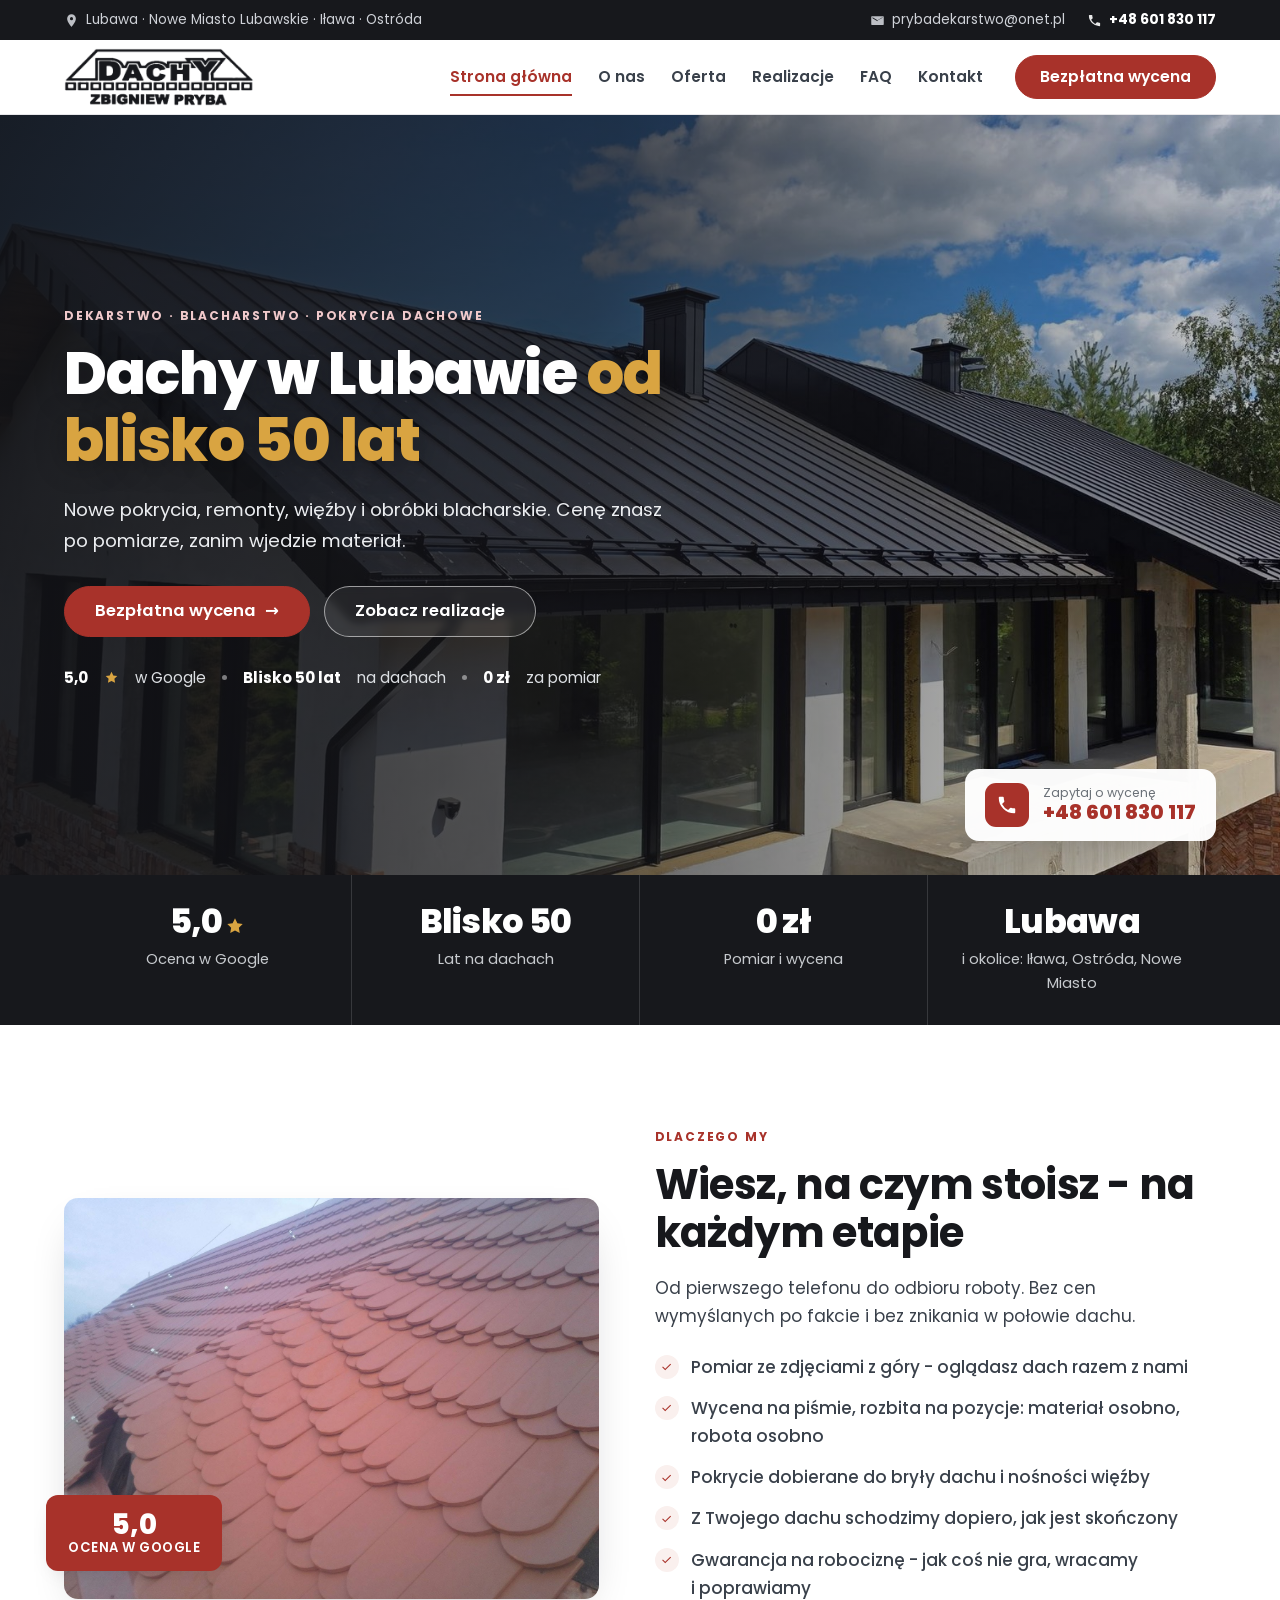
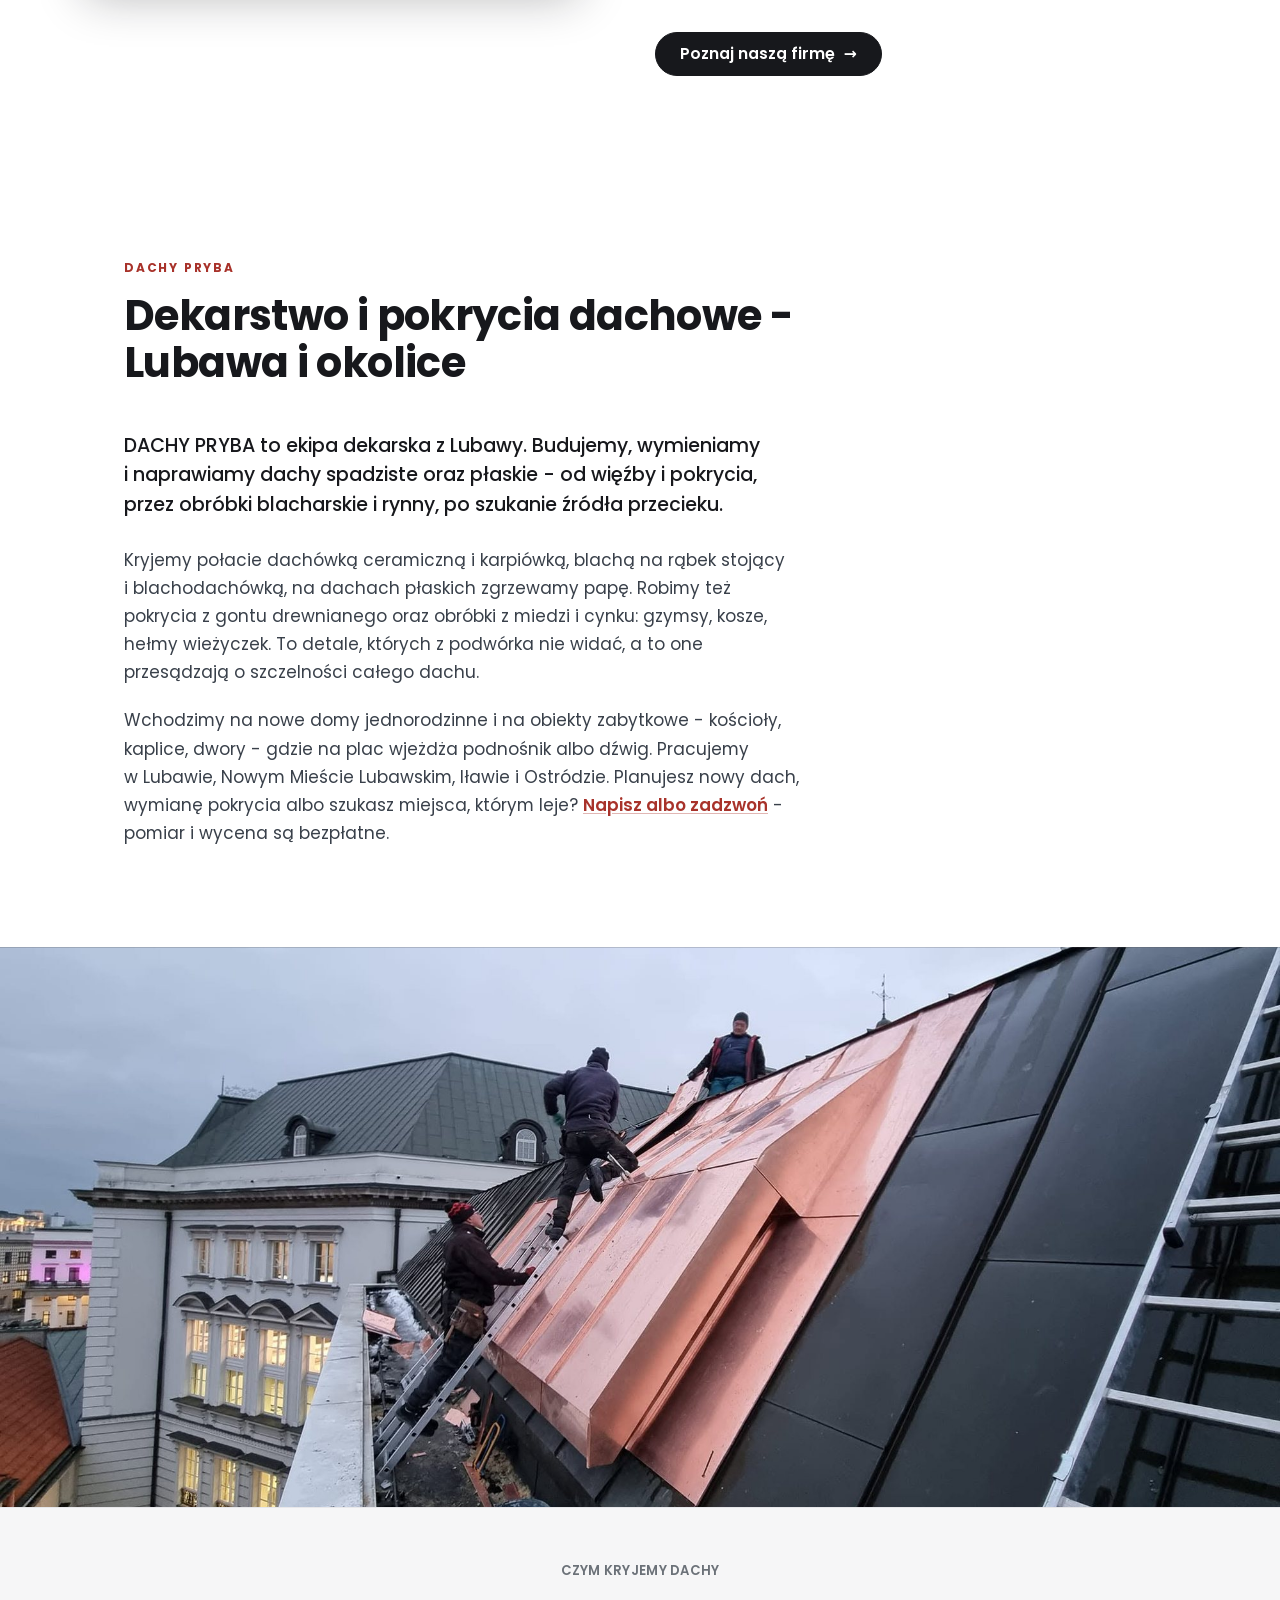
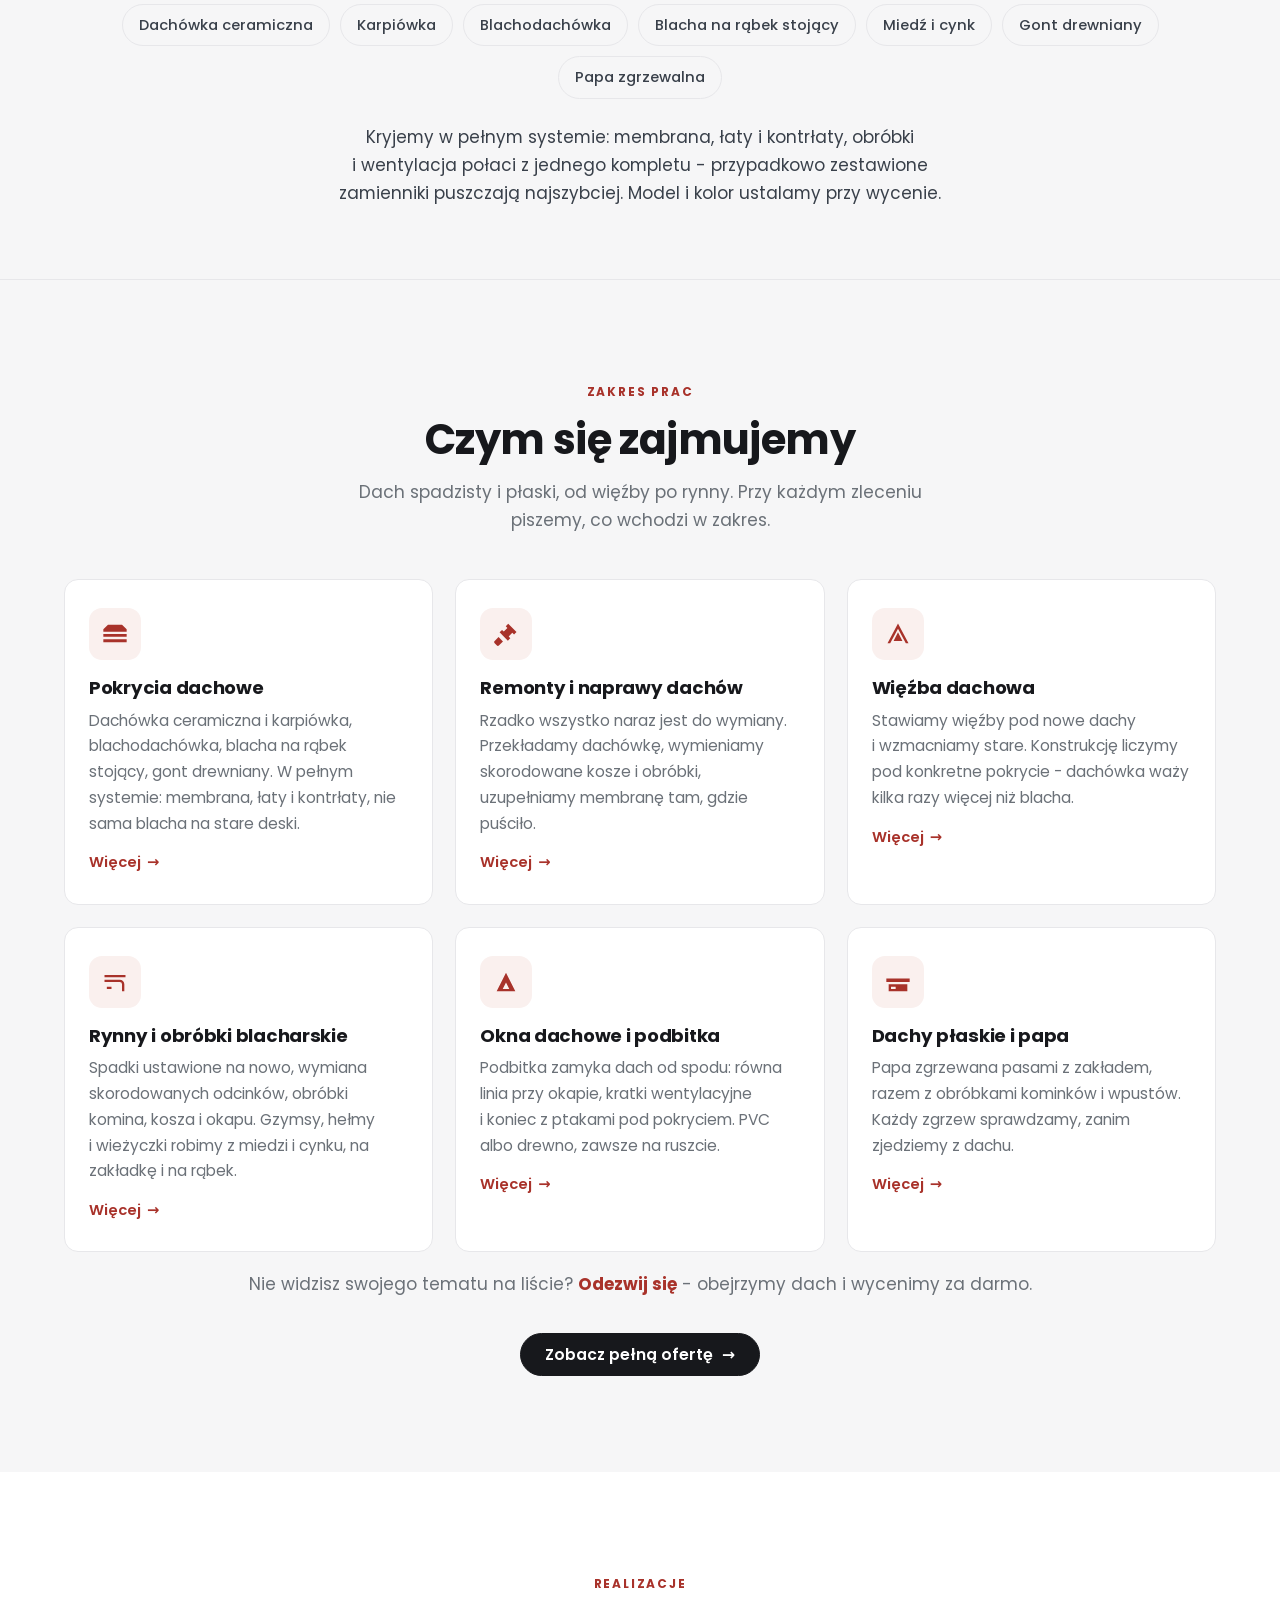
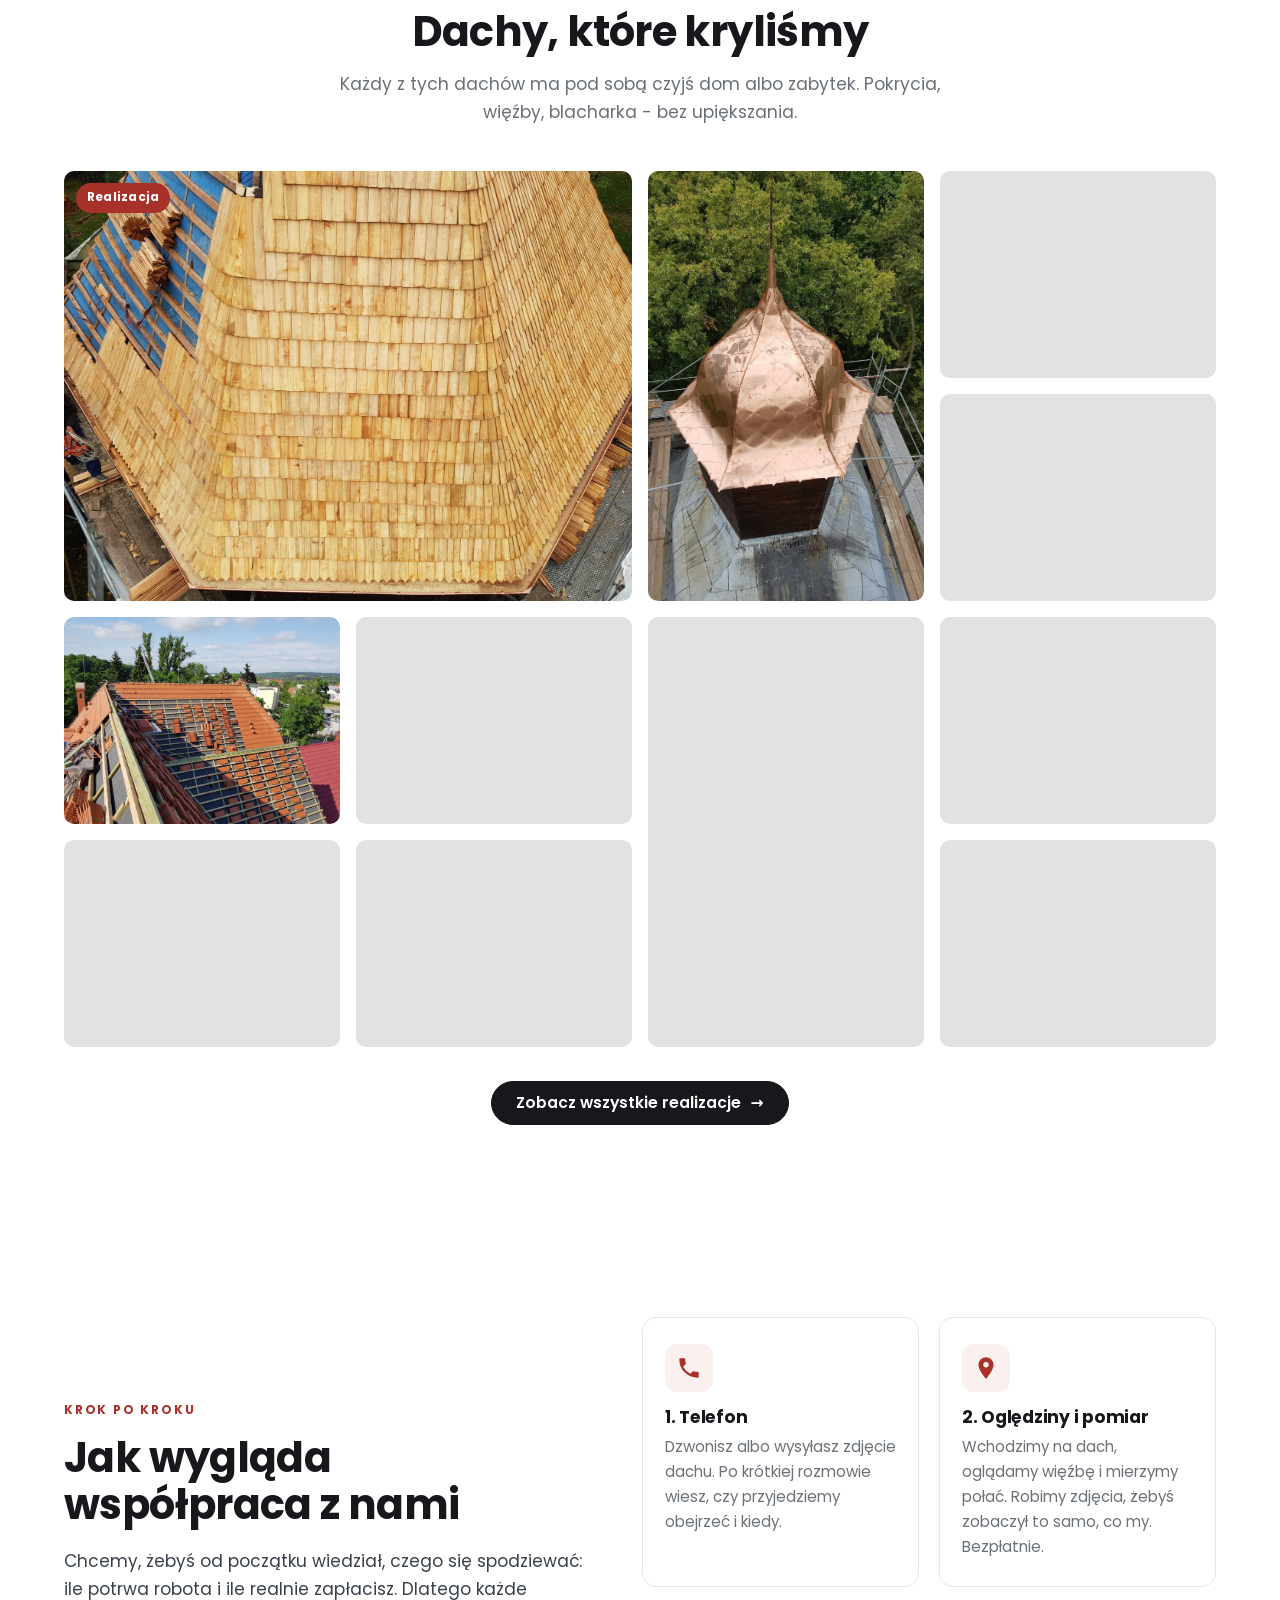
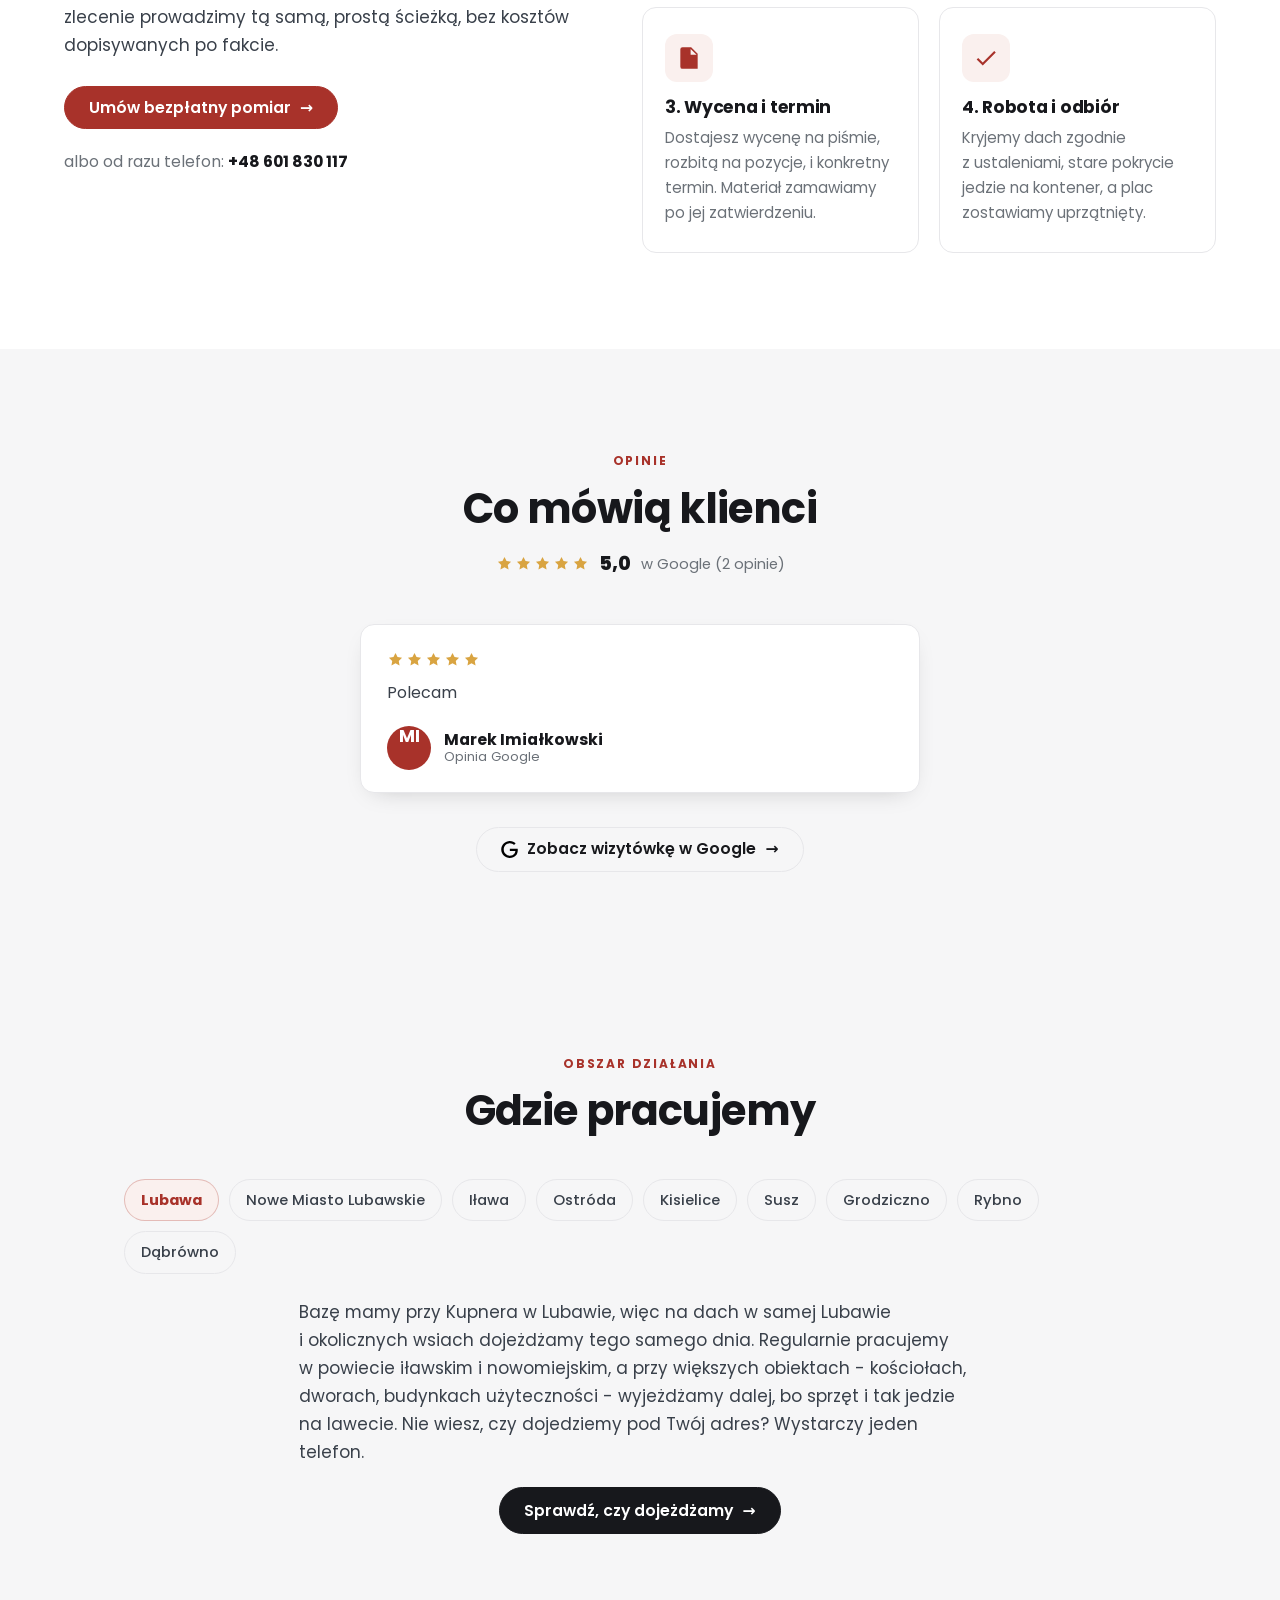
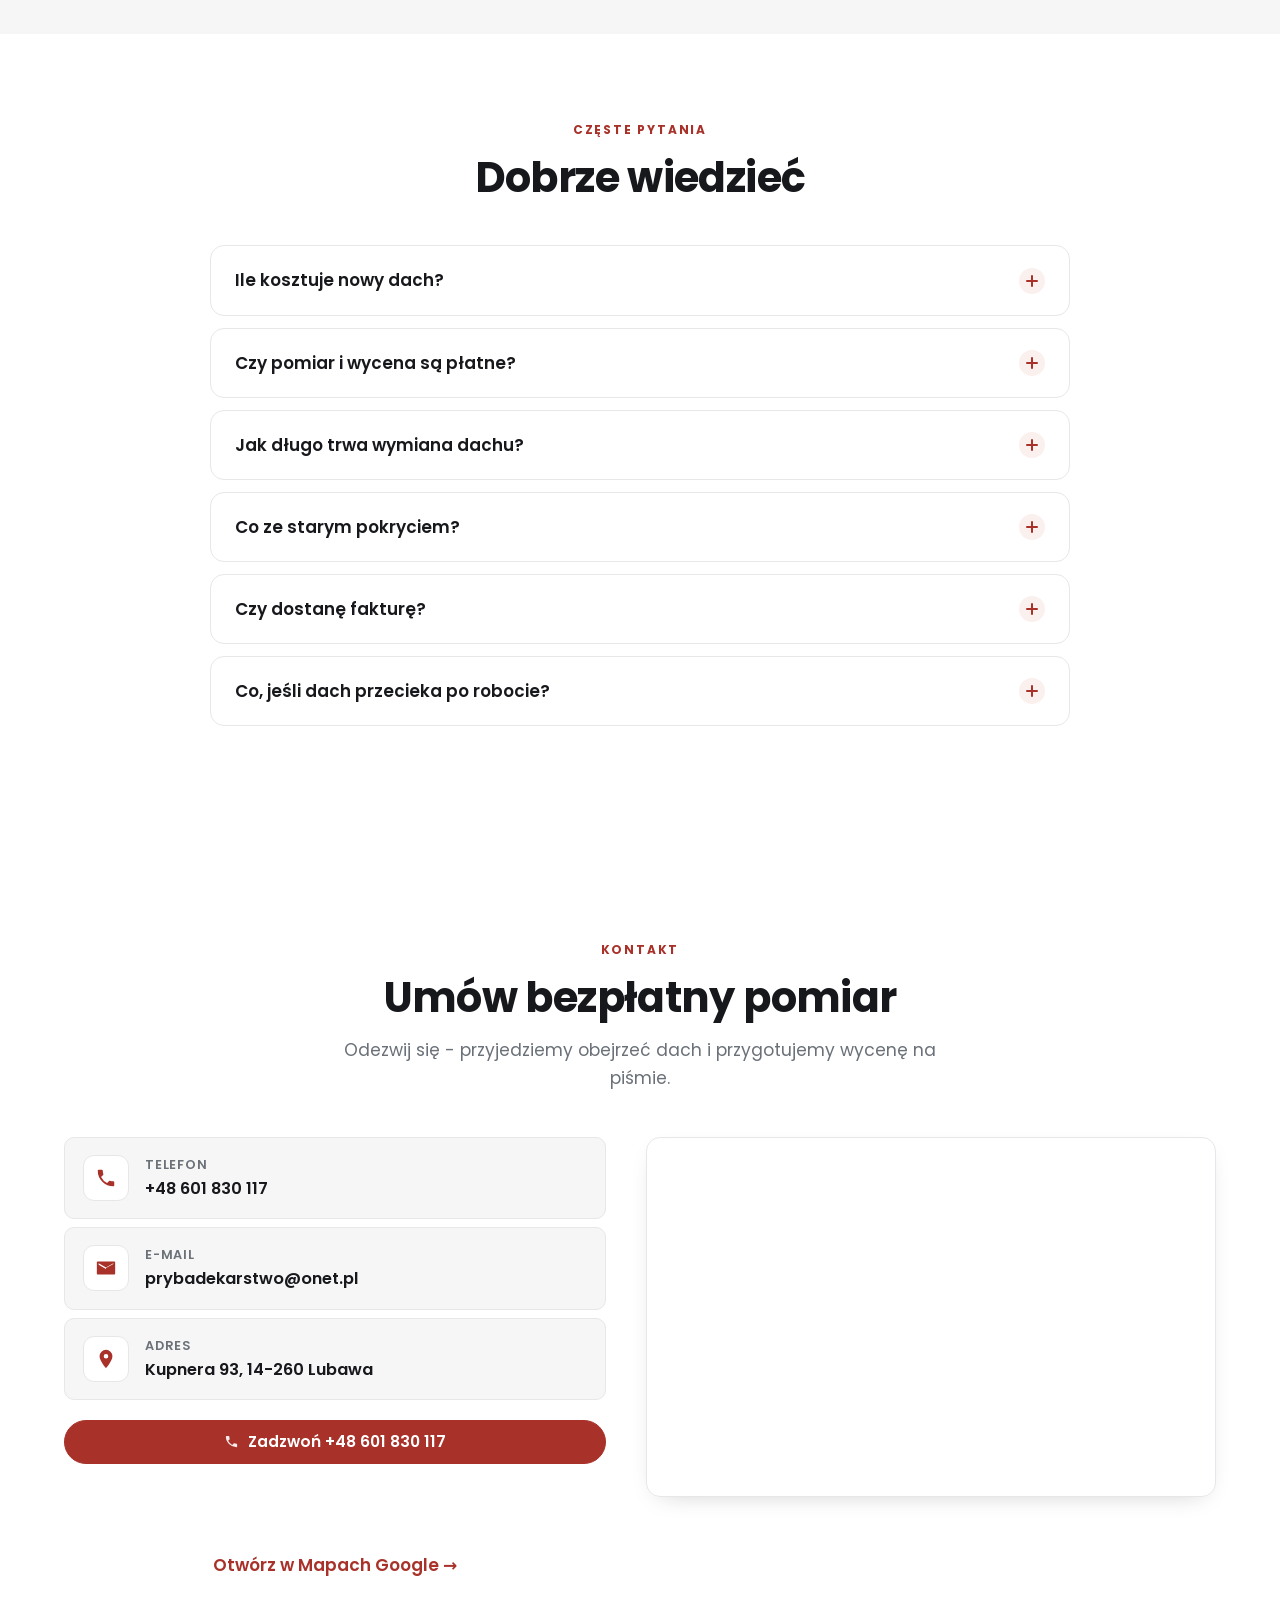
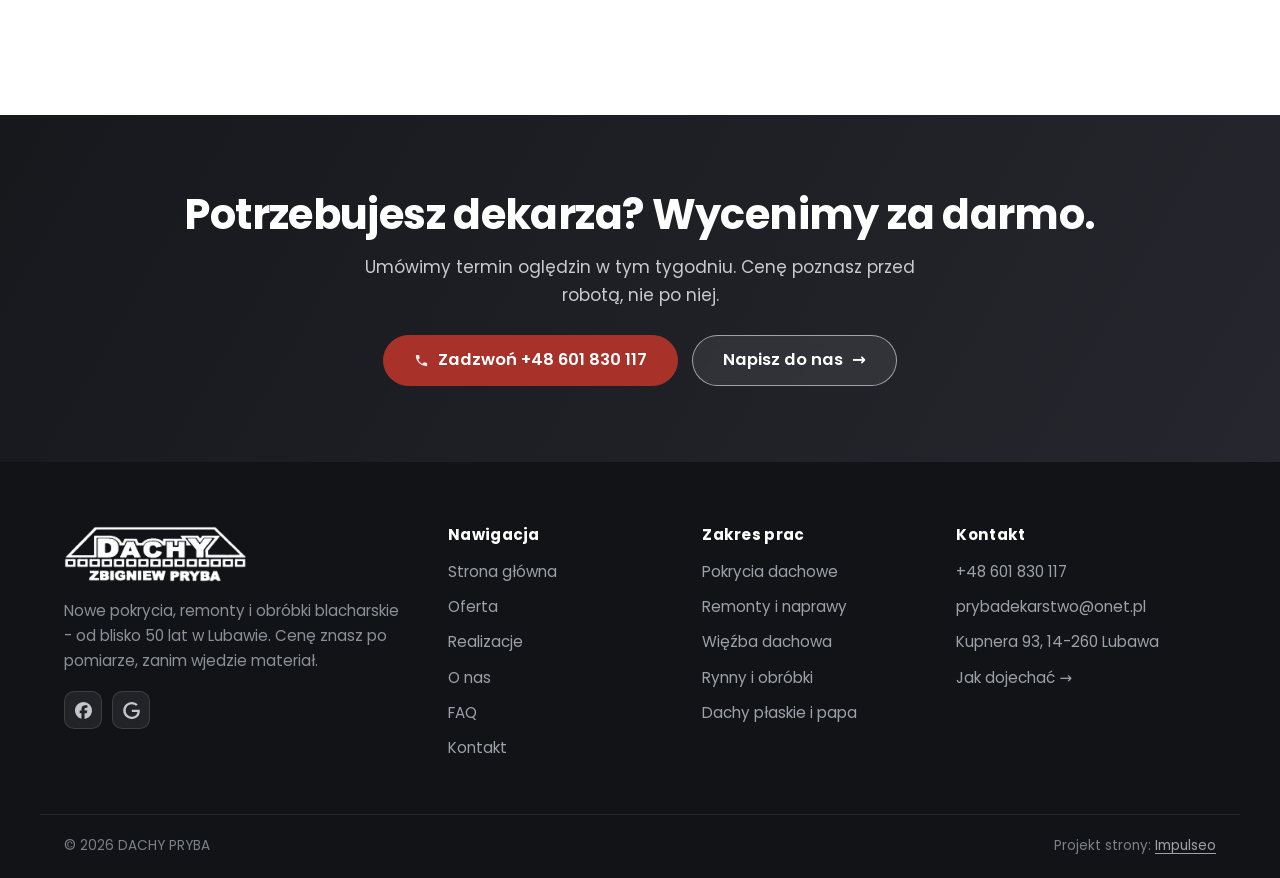
==== commit e58f09cc: "[claude-edit][cmt:3e53b332-dbc4-40dd-a257-2c8c9126073e] przebudowa w stylu KMK Dachy: uklad 5 podstr" ====
--- a/index.html
+++ b/index.html
@@ -3,223 +3,396 @@
 <head>
 <meta charset="UTF-8">
 <meta name="viewport" content="width=device-width, initial-scale=1.0">
-<title>DACHY PRYBA - dekarstwo i pokrycia dachowe</title>
-<meta name="description" content="Dekarz w Lubawie: nowe pokrycia, remonty dachów, więźba, rynny i obróbki. Bezpłatny pomiar, cena przed robotą. Zadzwoń: +48 601 830 117.">
-<link rel="canonical" href="https://kris20032.github.io/dachy-pryba/">
+<title>DACHY PRYBA - dekarstwo i&nbsp;pokrycia dachowe, Lubawa</title>
+<meta name="description" content="Dekarz w Lubawie: nowe pokrycia, remonty dachów, więźba, rynny i obróbki blacharskie. Bezpłatny pomiar, cena przed robotą. Zadzwoń: +48 601 830 117.">
+<link rel="canonical" href="https://impulseo-pl.github.io/dachy-pryba/">
 <meta name="robots" content="noindex, nofollow">
+<meta name="theme-color" content="#A8322A">
 <meta property="og:type" content="website">
 <meta property="og:locale" content="pl_PL">
 <meta property="og:site_name" content="DACHY PRYBA">
-<meta property="og:title" content="DACHY PRYBA - dekarstwo i pokrycia dachowe">
-<meta property="og:description" content="Dekarz w Lubawie: nowe pokrycia, remonty dachów, więźba, rynny i obróbki. Bezpłatny pomiar, cena przed robotą. Zadzwoń: +48 601 830 117.">
-<meta property="og:url" content="https://kris20032.github.io/dachy-pryba/">
-<meta property="og:image" content="https://kris20032.github.io/dachy-pryba/img/og.jpg">
+<meta property="og:title" content="DACHY PRYBA - dekarstwo i pokrycia dachowe, Lubawa">
+<meta property="og:description" content="Dekarz w Lubawie: nowe pokrycia, remonty dachów, więźba, rynny i obróbki blacharskie. Bezpłatny pomiar, cena przed robotą. Zadzwoń: +48 601 830 117.">
+<meta property="og:url" content="https://impulseo-pl.github.io/dachy-pryba/">
+<meta property="og:image" content="https://impulseo-pl.github.io/dachy-pryba/img/og.jpg">
 <meta property="og:image:width" content="1200">
 <meta property="og:image:height" content="630">
 <meta name="twitter:card" content="summary_large_image">
-<script type="application/ld+json">{"@context": "https://schema.org", "@type": "RoofingContractor", "name": "DACHY PRYBA", "url": "https://kris20032.github.io/dachy-pryba/", "telephone": "+48601830117", "image": "https://kris20032.github.io/dachy-pryba/img/og.jpg", "areaServed": "Lubawa", "sameAs": ["https://www.facebook.com/prybadekarstwo/", "https://www.google.com/maps?cid=4322694667573025799"]}</script>
 <link rel="preconnect" href="https://fonts.googleapis.com">
 <link rel="preconnect" href="https://fonts.gstatic.com" crossorigin>
-<link href="https://fonts.googleapis.com/css2?family=Space+Grotesk:wght@500;600;700&family=DM+Sans:opsz,wght@9..40,400;9..40,500;9..40,600&display=swap" rel="stylesheet">
-<link rel="stylesheet" href="assets/styles.css?v=8aae9d0c">
+<link href="https://fonts.googleapis.com/css2?family=Poppins:wght@400;500;600;700;800&display=swap" rel="stylesheet">
+<link rel="stylesheet" href="assets/styles.css?v=20260915">
+<script type="application/ld+json">{"@context":"https://schema.org","@type":"RoofingContractor","name":"DACHY PRYBA","url":"https://impulseo-pl.github.io/dachy-pryba/","telephone":"+48601830117","email":"prybadekarstwo@onet.pl","image":"https://impulseo-pl.github.io/dachy-pryba/img/og.jpg","address":{"@type":"PostalAddress","streetAddress":"Kupnera 93","addressLocality":"Lubawa","postalCode":"14-260","addressRegion":"warmińsko-mazurskie","addressCountry":"PL"},"areaServed":["Lubawa","Nowe Miasto Lubawskie","Iława","Ostróda"],"sameAs":["https://www.facebook.com/prybadekarstwo/","https://www.google.com/maps?cid=4322694667573025799"],"aggregateRating":{"@type":"AggregateRating","ratingValue":"5.0","reviewCount":"2"}}</script>
 </head>
 <body>
 
-<header class="nav">
+<div class="topbar">
+  <div class="wrap topbar-inner">
+    <div class="tb-left">
+      <span class="tb-item"><svg class="ico" viewBox="0 0 24 24" width="15" height="15" aria-hidden="true"><path d="M12 2a7 7 0 0 0-7 7c0 5.2 7 13 7 13s7-7.8 7-13a7 7 0 0 0-7-7Zm0 9.5A2.5 2.5 0 1 1 12 6.5a2.5 2.5 0 0 1 0 5Z"/></svg> Lubawa · Nowe Miasto Lubawskie · Iława · Ostróda</span>
+    </div>
+    <div class="tb-right">
+      <a class="tb-item" href="mailto:prybadekarstwo@onet.pl"><svg class="ico" viewBox="0 0 24 24" width="15" height="15" aria-hidden="true"><path d="M3 5h18a1 1 0 0 1 1 1v12a1 1 0 0 1-1 1H3a1 1 0 0 1-1-1V6a1 1 0 0 1 1-1Zm9 7.1 8-4.6V6.9l-8 4.6-8-4.6v1.6l8 4.6Z"/></svg> prybadekarstwo@onet.pl</a>
+      <a class="tb-item tb-phone" href="tel:+48601830117"><svg class="ico" viewBox="0 0 24 24" width="15" height="15" aria-hidden="true"><path d="M6.6 10.8a15.5 15.5 0 0 0 6.6 6.6l2.2-2.2a1 1 0 0 1 1-.24 11.4 11.4 0 0 0 3.6.58 1 1 0 0 1 1 1V20a1 1 0 0 1-1 1A17 17 0 0 1 3 4a1 1 0 0 1 1-1h3.5a1 1 0 0 1 1 1c0 1.25.2 2.46.58 3.6a1 1 0 0 1-.25 1l-2.23 2.2Z"/></svg> +48 601 830 117</a>
+    </div>
+  </div>
+</div>
+
+<header class="nav" id="nav">
   <div class="wrap nav-inner">
-    <a class="brand brand-has-logo" href="index.html"><img class="brand-logo" src="img/logo.png" alt="DACHY PRYBA" width="628" height="210" decoding="async"></a>
-    <nav class="nav-links">
+    <a class="brand" href="index.html"><img class="brand-logo" src="img/logo.png" alt="DACHY PRYBA - dekarstwo, Lubawa" width="900" height="275"></a>
+    <nav class="nav-links" id="navLinks">
+      <a href="index.html" class="active">Strona główna</a>
+      <a href="o-nas.html">O&nbsp;nas</a>
       <a href="oferta.html">Oferta</a>
       <a href="realizacje.html">Realizacje</a>
-      <a href="o-nas.html">O nas</a>
+      <a href="index.html#faq">FAQ</a>
       <a href="kontakt.html">Kontakt</a>
-      <a href="tel:+48601830117" class="btn btn-accent">Zadzwoń +48 601 830 117</a>
+      <a href="kontakt.html" class="btn btn-accent nav-cta">Bezpłatna wycena</a>
     </nav>
-    <button class="nav-toggle" aria-label="Menu"><span></span><span></span><span></span></button>
+    <button class="nav-toggle" id="navToggle" aria-label="Menu" aria-expanded="false"><span></span><span></span><span></span></button>
   </div>
 </header>
 
 <main>
-<section class="hero-fach">
-  <img class="hf-photo" src="img/hero.jpg" fetchpriority="high" data-rotate="img/g1.jpg|img/g3.jpg" alt="DACHY PRYBA" width="1538" height="690">
-  <div class="hf-panel">
-    <div class="hf-inner">
-      <span class="hf-kicker">Dekarstwo i pokrycia dachowe</span>
-      <h1 class="hf-title">Od blisko 50 lat kładziemy dachy w Lubawie. <em></em></h1>
-      <p class="hf-lead">Nowe pokrycia, remonty i obróbki blacharskie - od blisko 50 lat w Lubawie. Cenę znasz po pomiarze, zanim wjedzie materiał.</p>
-      <a class="hf-phone" href="tel:+48601830117"><span class="hf-phone-lab">Zadzwoń teraz</span><span class="hf-phone-num"><svg class="ico-tel" width="16" height="16" viewBox="0 0 24 24" fill="none" aria-hidden="true"><path d="M6.6 10.8a15.5 15.5 0 0 0 6.6 6.6l2.2-2.2a1 1 0 0 1 1-.24 11.4 11.4 0 0 0 3.6.58 1 1 0 0 1 1 1V20a1 1 0 0 1-1 1A17 17 0 0 1 3 4a1 1 0 0 1 1-1h3.5a1 1 0 0 1 1 1c0 1.25.2 2.46.58 3.6a1 1 0 0 1-.25 1l-2.23 2.2Z" fill="currentColor"/></svg> +48 601 830 117</span></a>
-      <div class="hf-actions">
-        <a href="kontakt.html" class="btn btn-accent">Zadzwoń: +48 601 830 117 <span class="arr">→</span></a>
-        <a href="tel:+48601830117" class="btn btn-ghost hf-ghost">Zadzwoń +48 601 830 117</a>
+<section class="hero">
+  <div class="hero-media"><img src="img/hero.jpg" alt="Nowy dach z blachy na rąbek stojący - realizacja DACHY PRYBA" width="2000" height="924" fetchpriority="high"></div>
+  <div class="hero-shade"></div>
+  <div class="wrap hero-inner">
+    <div class="hero-copy">
+      <span class="eyebrow eyebrow-light">Dekarstwo · blacharstwo · pokrycia dachowe</span>
+      <h1>Dachy w&nbsp;Lubawie <span class="hl">od blisko 50 lat</span></h1>
+      <p class="hero-lead">Nowe pokrycia, remonty, więźby i&nbsp;obróbki blacharskie. Cenę znasz po pomiarze, zanim wjedzie materiał.</p>
+      <div class="hero-actions">
+        <a href="kontakt.html" class="btn btn-accent btn-lg">Bezpłatna wycena <span class="arr">→</span></a>
+        <a href="realizacje.html" class="btn btn-ghost-light btn-lg">Zobacz realizacje</a>
       </div>
-      <div class="hf-trust"><svg class="ico-star" width="14" height="14" viewBox="0 0 24 24" style="vertical-align:-2px" aria-hidden="true"><path d="M12 2.8l2.85 5.8 6.4.93-4.63 4.5 1.1 6.37L12 17.4l-5.72 3 1.1-6.37-4.63-4.5 6.4-.93L12 2.8Z" fill="currentColor"/></svg> Ocena 5,0 w Google</div>
-    </div>
-  </div>
-</section>
-<section class="fach-promise">
-  <div class="wrap">
-    <ul class="fp-row reveal"><li>Bezpłatna wycena</li><li>Dojazd: Lubawa i okolice</li><li>Gwarancja na robociznę</li></ul>
-  </div>
-</section>
-<section class="gateways-band">
-  <div class="wrap">
-    <div class="gateways">
-      <a href="oferta.html" class="gateway reveal"><img src="img/g7.jpg" alt="Pokrycia dachowe" loading="lazy" width="1600" height="1106" decoding="async"><span class="g-ttl">Pokrycia dachowe</span></a>
-      <a href="oferta.html" class="gateway reveal"><img src="img/g9.jpg" alt="Remonty i naprawy dachów" loading="lazy" width="1600" height="1068" decoding="async"><span class="g-ttl">Remonty i naprawy dachów</span></a>
-      <a href="oferta.html" class="gateway reveal"><img src="img/g10.jpg" alt="Więźba dachowa" loading="lazy" width="1600" height="1066" decoding="async"><span class="g-ttl">Więźba dachowa</span></a>
-    </div>
-  </div>
-</section>
-<section class="proces proces-os fachowcy">
-  <div class="wrap proc-grid">
-    <div class="proc-side">
-      <div class="head reveal">
-        <span class="eyebrow">Jak pracujemy</span>
-        <h2>Wiesz, na czym stoisz - na każdym etapie</h2>
-        <p>Od pierwszego telefonu do odbioru roboty - krok po kroku.</p>
+      <div class="hero-trust"><b>5,0</b> <span class="ht-star"><svg class="st" viewBox="0 0 24 24" width="15" height="15" aria-hidden="true"><path d="M12 2.8l2.85 5.8 6.4.93-4.63 4.5 1.1 6.37L12 17.4l-5.72 3 1.1-6.37-4.63-4.5 6.4-.93L12 2.8Z"/></svg></span> w&nbsp;Google <span class="ht-sep"></span> <b>Blisko 50 lat</b> na dachach <span class="ht-sep"></span> <b>0 zł</b> za pomiar</div>
+    </div>
+  </div>
+  <a class="hero-callcard" href="tel:+48601830117">
+    <span class="hc-ico"><svg class="" viewBox="0 0 24 24" width="22" height="22" aria-hidden="true"><path d="M6.6 10.8a15.5 15.5 0 0 0 6.6 6.6l2.2-2.2a1 1 0 0 1 1-.24 11.4 11.4 0 0 0 3.6.58 1 1 0 0 1 1 1V20a1 1 0 0 1-1 1A17 17 0 0 1 3 4a1 1 0 0 1 1-1h3.5a1 1 0 0 1 1 1c0 1.25.2 2.46.58 3.6a1 1 0 0 1-.25 1l-2.23 2.2Z"/></svg></span>
+    <span class="hc-txt"><span class="hc-lab">Zapytaj o&nbsp;wycenę</span><span class="hc-num">+48 601 830 117</span></span>
+  </a>
+</section>
+
+<section class="stats">
+  <div class="wrap stats-grid">
+    <div class="stat"><span class="stat-num">5,0<span class="stat-star"><svg class="st" viewBox="0 0 24 24" width="20" height="20" aria-hidden="true"><path d="M12 2.8l2.85 5.8 6.4.93-4.63 4.5 1.1 6.37L12 17.4l-5.72 3 1.1-6.37-4.63-4.5 6.4-.93L12 2.8Z"/></svg></span></span><span class="stat-lab">Ocena w&nbsp;Google</span></div>
+    <div class="stat"><span class="stat-num">Blisko 50</span><span class="stat-lab">Lat na dachach</span></div>
+    <div class="stat"><span class="stat-num">0 zł</span><span class="stat-lab">Pomiar i&nbsp;wycena</span></div>
+    <div class="stat"><span class="stat-num">Lubawa</span><span class="stat-lab">i&nbsp;okolice: Iława, Ostróda, Nowe Miasto</span></div>
+  </div>
+</section>
+
+<section class="promise">
+  <div class="wrap promise-grid">
+    <div class="promise-media reveal">
+      <img src="img/about.jpg" alt="Karpiówka ułożona w łuskę - realizacja DACHY PRYBA" width="1500" height="1125" decoding="async">
+      <div class="promise-badge"><b>5,0</b><span>OCENA W&nbsp;GOOGLE</span></div>
+    </div>
+    <div class="promise-copy reveal">
+      <span class="eyebrow">Dlaczego my</span>
+      <h2>Wiesz, na czym stoisz - na każdym etapie</h2>
+      <p>Od pierwszego telefonu do odbioru roboty. Bez cen wymyślanych po fakcie i&nbsp;bez znikania w&nbsp;połowie dachu.</p>
+      <ul class="promise-list">
+        <li><span class="pl-ico"><svg viewBox="0 0 24 24" width="13" height="13" aria-hidden="true"><path d="M9.6 16.2 5.4 12l-1.4 1.4 5.6 5.6L20.4 8.2 19 6.8 9.6 16.2Z"/></svg></span><span>Pomiar ze zdjęciami z&nbsp;góry - oglądasz dach razem z&nbsp;nami</span></li>
+        <li><span class="pl-ico"><svg viewBox="0 0 24 24" width="13" height="13" aria-hidden="true"><path d="M9.6 16.2 5.4 12l-1.4 1.4 5.6 5.6L20.4 8.2 19 6.8 9.6 16.2Z"/></svg></span><span>Wycena na piśmie, rozbita na pozycje: materiał osobno, robota osobno</span></li>
+        <li><span class="pl-ico"><svg viewBox="0 0 24 24" width="13" height="13" aria-hidden="true"><path d="M9.6 16.2 5.4 12l-1.4 1.4 5.6 5.6L20.4 8.2 19 6.8 9.6 16.2Z"/></svg></span><span>Pokrycie dobierane do bryły dachu i&nbsp;nośności więźby</span></li>
+        <li><span class="pl-ico"><svg viewBox="0 0 24 24" width="13" height="13" aria-hidden="true"><path d="M9.6 16.2 5.4 12l-1.4 1.4 5.6 5.6L20.4 8.2 19 6.8 9.6 16.2Z"/></svg></span><span>Z&nbsp;Twojego dachu schodzimy dopiero, jak jest skończony</span></li>
+        <li><span class="pl-ico"><svg viewBox="0 0 24 24" width="13" height="13" aria-hidden="true"><path d="M9.6 16.2 5.4 12l-1.4 1.4 5.6 5.6L20.4 8.2 19 6.8 9.6 16.2Z"/></svg></span><span>Gwarancja na robociznę - jak coś nie gra, wracamy i&nbsp;poprawiamy</span></li>
+      </ul>
+      <a href="o-nas.html" class="btn btn-primary">Poznaj naszą firmę <span class="arr">&rarr;</span></a>
+    </div>
+  </div>
+</section>
+
+<section class="section">
+  <div class="wrap wrap-narrow">
+    <div class="head reveal">
+      <span class="eyebrow">DACHY PRYBA</span>
+      <h2>Dekarstwo i&nbsp;pokrycia dachowe - Lubawa i&nbsp;okolice</h2>
+    </div>
+    <div class="prose full reveal">
+      <p class="lead">DACHY PRYBA to ekipa dekarska z&nbsp;Lubawy. Budujemy, wymieniamy i&nbsp;naprawiamy dachy spadziste oraz płaskie - od więźby i&nbsp;pokrycia, przez obróbki blacharskie i&nbsp;rynny, po szukanie źródła przecieku.</p>
+      <p>Kryjemy połacie dachówką ceramiczną i&nbsp;karpiówką, blachą na rąbek stojący i&nbsp;blachodachówką, na dachach płaskich zgrzewamy papę. Robimy też pokrycia z&nbsp;gontu drewnianego oraz obróbki z&nbsp;miedzi i&nbsp;cynku: gzymsy, kosze, hełmy wieżyczek. To detale, których z&nbsp;podwórka nie widać, a&nbsp;to one przesądzają o&nbsp;szczelności całego dachu.</p>
+      <p>Wchodzimy na nowe domy jednorodzinne i&nbsp;na obiekty zabytkowe - kościoły, kaplice, dwory - gdzie na plac wjeżdża podnośnik albo dźwig. Pracujemy w&nbsp;Lubawie, Nowym Mieście Lubawskim, Iławie i&nbsp;Ostródzie. Planujesz nowy dach, wymianę pokrycia albo szukasz miejsca, którym leje? <a href="kontakt.html">Napisz albo zadzwoń</a> - pomiar i&nbsp;wycena są bezpłatne.</p>
+</div>
+  </div>
+</section>
+
+<section class="stopklatka" aria-hidden="true">
+  <div class="stk-bg" style="background-image:url(img/pas-glowna.jpg)"></div>
+</section>
+
+<section class="brands">
+  <div class="wrap">
+    <p class="brands-lead reveal">Czym kryjemy dachy</p>
+    <div class="area-list reveal" style="justify-content:center">
+      <span class="area-chip">Dachówka ceramiczna</span>
+      <span class="area-chip">Karpiówka</span>
+      <span class="area-chip">Blachodachówka</span>
+      <span class="area-chip">Blacha na rąbek stojący</span>
+      <span class="area-chip">Miedź i&nbsp;cynk</span>
+      <span class="area-chip">Gont drewniany</span>
+      <span class="area-chip">Papa zgrzewalna</span>
+    </div>
+    <div class="prose full reveal" style="max-width:640px;margin:22px auto 0;text-align:center">
+      <p>Kryjemy w&nbsp;pełnym systemie: membrana, łaty i&nbsp;kontrłaty, obróbki i&nbsp;wentylacja połaci z&nbsp;jednego kompletu - przypadkowo zestawione zamienniki puszczają najszybciej. Model i&nbsp;kolor ustalamy przy wycenie.</p>
+    </div>
+  </div>
+</section>
+
+<section class="services">
+  <div class="wrap">
+    <div class="head center reveal">
+      <span class="eyebrow">Zakres prac</span>
+      <h2>Czym się zajmujemy</h2>
+      <p>Dach spadzisty i&nbsp;płaski, od więźby po rynny. Przy każdym zleceniu piszemy, co wchodzi w&nbsp;zakres.</p>
+    </div>
+<div class="svc-grid">
+  <a class="svc reveal" href="oferta.html">
+    <span class="svc-ico"><svg class="" viewBox="0 0 24 24" width="28" height="28" aria-hidden="true"><path d="M2 8l4-4h12l4 4v2H2V8Zm0 4h20v2.4H2V12Zm0 4.4h20V19H2v-2.6Z"/></svg></span>
+    <h3>Pokrycia dachowe</h3>
+    <p>Dachówka ceramiczna i&nbsp;karpiówka, blachodachówka, blacha na rąbek stojący, gont drewniany. W&nbsp;pełnym systemie: membrana, łaty i&nbsp;kontrłaty, nie sama blacha na stare deski.</p>
+    <span class="svc-link">Więcej <span class="arr">→</span></span>
+  </a>
+  <a class="svc reveal" href="oferta.html">
+    <span class="svc-ico"><svg class="" viewBox="0 0 24 24" width="28" height="28" aria-hidden="true"><path d="M13.9 3.2 21 10.3l-2.1 2.1-1.5-1.4-3.1 3.1 1.4 1.5-2.1 2.1-7.1-7.1 2.1-2.1 1.5 1.4 3.1-3.1-1.4-1.5 2.1-2.1ZM5.6 14.6l3.8 3.8-3.3 3.3a1.5 1.5 0 0 1-2.1 0l-1.7-1.7a1.5 1.5 0 0 1 0-2.1l3.3-3.3Z"/></svg></span>
+    <h3>Remonty i&nbsp;naprawy dachów</h3>
+    <p>Rzadko wszystko naraz jest do wymiany. Przekładamy dachówkę, wymieniamy skorodowane kosze i&nbsp;obróbki, uzupełniamy membranę tam, gdzie puściło.</p>
+    <span class="svc-link">Więcej <span class="arr">→</span></span>
+  </a>
+  <a class="svc reveal" href="oferta.html">
+    <span class="svc-ico"><svg class="" viewBox="0 0 24 24" width="28" height="28" aria-hidden="true"><path d="M12 3 3 20h2.3l6.7-12.6L18.7 20H21L12 3Zm0 7.6L8.2 18h7.6L12 10.6Z"/></svg></span>
+    <h3>Więźba dachowa</h3>
+    <p>Stawiamy więźby pod nowe dachy i&nbsp;wzmacniamy stare. Konstrukcję liczymy pod konkretne pokrycie - dachówka waży kilka razy więcej niż blacha.</p>
+    <span class="svc-link">Więcej <span class="arr">→</span></span>
+  </a>
+  <a class="svc reveal" href="oferta.html">
+    <span class="svc-ico"><svg class="" viewBox="0 0 24 24" width="28" height="28" aria-hidden="true"><path d="M3 6h18v2H3V6Zm0 4h13a4 4 0 0 1 4 4v6h-2v-6a2 2 0 0 0-2-2H3v-2Zm2 6h4v2H5v-2Z"/></svg></span>
+    <h3>Rynny i&nbsp;obróbki blacharskie</h3>
+    <p>Spadki ustawione na nowo, wymiana skorodowanych odcinków, obróbki komina, kosza i&nbsp;okapu. Gzymsy, hełmy i&nbsp;wieżyczki robimy z&nbsp;miedzi i&nbsp;cynku, na zakładkę i&nbsp;na rąbek.</p>
+    <span class="svc-link">Więcej <span class="arr">→</span></span>
+  </a>
+  <a class="svc reveal" href="oferta.html">
+    <span class="svc-ico"><svg class="" viewBox="0 0 24 24" width="28" height="28" aria-hidden="true"><path d="M4 20 12 4l8 16H4Zm5.2-2h5.6l-2.8-5.6L9.2 18Z"/></svg></span>
+    <h3>Okna dachowe i&nbsp;podbitka</h3>
+    <p>Podbitka zamyka dach od spodu: równa linia przy okapie, kratki wentylacyjne i&nbsp;koniec z&nbsp;ptakami pod pokryciem. PVC albo drewno, zawsze na ruszcie.</p>
+    <span class="svc-link">Więcej <span class="arr">→</span></span>
+  </a>
+  <a class="svc reveal" href="oferta.html">
+    <span class="svc-ico"><svg class="" viewBox="0 0 24 24" width="28" height="28" aria-hidden="true"><path d="M2 9h20v3H2V9Zm2 5h16v6H4v-6Zm2 2v2h4v-2H6Z"/></svg></span>
+    <h3>Dachy płaskie i&nbsp;papa</h3>
+    <p>Papa zgrzewana pasami z&nbsp;zakładem, razem z&nbsp;obróbkami kominków i&nbsp;wpustów. Każdy zgrzew sprawdzamy, zanim zjedziemy z&nbsp;dachu.</p>
+    <span class="svc-link">Więcej <span class="arr">→</span></span>
+  </a>
+</div>
+    <p class="svc-note reveal">Nie widzisz swojego tematu na liście? <a href="tel:+48601830117">Odezwij się</a> - obejrzymy dach i&nbsp;wycenimy za darmo.</p>
+    <div class="svc-more reveal"><a href="oferta.html" class="btn btn-primary">Zobacz pełną ofertę <span class="arr">→</span></a></div>
+  </div>
+</section>
+
+<section class="gallery-sec">
+  <div class="wrap">
+    <div class="head center reveal">
+      <span class="eyebrow">Realizacje</span>
+      <h2>Dachy, które kryliśmy</h2>
+      <p>Każdy z&nbsp;tych dachów ma pod sobą czyjś dom albo zabytek. Pokrycia, więźby, blacharka - bez upiększania.</p>
+    </div>
+<div class="gallery">
+  <a class="tile" href="img/g3.jpg" data-cap="Gont drewniany na hełmie wieży - układanie" aria-label="Gont drewniany na hełmie wieży - układanie"><span class="tile-tag">Realizacja</span><img src="img/g3.jpg" alt="Gont drewniany na hełmie wieży - układanie - DACHY PRYBA" decoding="async"></a>
+  <a class="tile is-tall" href="img/g2.jpg" data-cap="Miedziany hełm wieżyczki, gotowy do montażu" aria-label="Miedziany hełm wieżyczki, gotowy do montażu"><img src="img/g2.jpg" alt="Miedziany hełm wieżyczki, gotowy do montażu - DACHY PRYBA" decoding="async"></a>
+  <a class="tile" href="img/g1.jpg" data-cap="Dom z klinkieru - dach z blachy na rąbek stojący" aria-label="Dom z klinkieru - dach z blachy na rąbek stojący"><img src="img/g1.jpg" alt="Dom z klinkieru - dach z blachy na rąbek stojący - DACHY PRYBA" decoding="async"></a>
+  <a class="tile" href="img/g36.jpg" data-cap="Nowoczesna bryła - dach z blachy na rąbek stojący" aria-label="Nowoczesna bryła - dach z blachy na rąbek stojący"><img src="img/g36.jpg" alt="Nowoczesna bryła - dach z blachy na rąbek stojący - DACHY PRYBA" loading="lazy" decoding="async"></a>
+  <a class="tile" href="img/g31.jpg" data-cap="Łacenie połaci pod dachówkę ceramiczną" aria-label="Łacenie połaci pod dachówkę ceramiczną"><img src="img/g31.jpg" alt="Łacenie połaci pod dachówkę ceramiczną - DACHY PRYBA" loading="lazy" decoding="async"></a>
+  <a class="tile" href="img/g4.jpg" data-cap="Okno dachowe w miedzianej obróbce na połaci z rąbka" aria-label="Okno dachowe w miedzianej obróbce na połaci z rąbka"><img src="img/g4.jpg" alt="Okno dachowe w miedzianej obróbce na połaci z rąbka - DACHY PRYBA" loading="lazy" decoding="async"></a>
+  <a class="tile is-tall" href="img/g29.jpg" data-cap="Gont drewniany na hełmie - gotowa połać" aria-label="Gont drewniany na hełmie - gotowa połać"><img src="img/g29.jpg" alt="Gont drewniany na hełmie - gotowa połać - DACHY PRYBA" decoding="async"></a>
+  <a class="tile" href="img/g7.jpg" data-cap="Dach płaski - papa zgrzewana z obróbkami wpustów" aria-label="Dach płaski - papa zgrzewana z obróbkami wpustów"><img src="img/g7.jpg" alt="Dach płaski - papa zgrzewana z obróbkami wpustów - DACHY PRYBA" loading="lazy" decoding="async"></a>
+  <a class="tile" href="img/g18.jpg" data-cap="Dom z garażem po założeniu dachówki" aria-label="Dom z garażem po założeniu dachówki"><img src="img/g18.jpg" alt="Dom z garażem po założeniu dachówki - DACHY PRYBA" loading="lazy" decoding="async"></a>
+  <a class="tile" href="img/g23.jpg" data-cap="Remont dachu kościoła - dźwig przy nawie" aria-label="Remont dachu kościoła - dźwig przy nawie"><img src="img/g23.jpg" alt="Remont dachu kościoła - dźwig przy nawie - DACHY PRYBA" loading="lazy" decoding="async"></a>
+  <a class="tile" href="img/g34.jpg" data-cap="Gięcie obróbki blacharskiej na warsztacie" aria-label="Gięcie obróbki blacharskiej na warsztacie"><img src="img/g34.jpg" alt="Gięcie obróbki blacharskiej na warsztacie - DACHY PRYBA" loading="lazy" decoding="async"></a>
+</div>
+    <div class="svc-more reveal"><a href="realizacje.html" class="btn btn-primary">Zobacz wszystkie realizacje <span class="arr">&rarr;</span></a></div>
+  </div>
+</section>
+
+<section class="why">
+  <div class="wrap why-grid">
+    <div class="why-copy reveal">
+      <span class="eyebrow">Krok po kroku</span>
+      <h2>Jak wygląda współpraca z&nbsp;nami</h2>
+      <p>Chcemy, żebyś od początku wiedział, czego się spodziewać: ile potrwa robota i&nbsp;ile realnie zapłacisz. Dlatego każde zlecenie prowadzimy tą samą, prostą ścieżką, bez kosztów dopisywanych po fakcie.</p>
+      <div class="why-cta-row">
+        <a href="kontakt.html" class="btn btn-accent">Umów bezpłatny pomiar <span class="arr">&rarr;</span></a>
+        <span class="why-tel">albo od razu telefon: <b>+48 601 830 117</b></span>
       </div>
-      <div class="proc-count" aria-hidden="true"><span class="pc-cur">01</span><span class="pc-all">/ 04</span></div>
-      <div class="proc-bar" aria-hidden="true"><i></i></div>
-      <p class="proc-now" aria-hidden="true">Dzwonisz</p>
-    </div>
-    <ol class="proces-line">
-      <li class="reveal"><span class="pno">01</span><h3>Dzwonisz</h3><p>Telefon albo zdjęcie dachu. Po krótkiej rozmowie wiesz, czy przyjedziemy obejrzeć i w jakim terminie.</p></li>
-      <li class="reveal"><span class="pno">02</span><h3>Pomiar i wycena</h3><p>Wchodzimy na dach, mierzymy i robimy zdjęcia. Wycenę dostajesz na piśmie, rozbitą na pozycje - materiał osobno, robota osobno.</p></li>
-      <li class="reveal"><span class="pno">03</span><h3>Robota</h3><p>Materiał zamawiamy po zatwierdzeniu wyceny i pilnujemy dostawy. Z Twojego dachu schodzimy dopiero, jak jest skończony - nie w połowie na inną budowę.</p></li>
-      <li class="reveal"><span class="pno">04</span><h3>Odbiór i gwarancja</h3><p>Stare pokrycie jedzie na kontener, a Ty dostajesz gwarancję na robociznę - jak coś nie gra, wracamy i poprawiamy.</p></li>
-    </ol>
-  </div>
-</section>
-<section>
-  <div class="wrap">
-    <div class="head reveal">
-      <span class="eyebrow">Realizacje</span>
-      <h2>Z ostatnich dachów</h2>
-      <p>Każdy z tych dachów ma pod sobą czyjś dom. Pokrycia, więźby, obróbki - bez upiększania.</p>
-    </div>
-    <div class="gallery">
-      <div class="tile t-two3 reveal"><img src="img/g2.jpg" alt="DACHY PRYBA" loading="lazy" width="1468" height="3450" decoding="async"></div>
-      <div class="tile t-third reveal"><img src="img/g4.jpg" alt="DACHY PRYBA" loading="lazy" width="1554" height="1154" decoding="async"></div>
-      <div class="tile t-third reveal"><img src="img/g5.jpg" alt="DACHY PRYBA" loading="lazy" width="650" height="1258" decoding="async"></div>
-      <div class="tile t-third reveal"><img src="img/g6.jpg" alt="DACHY PRYBA" loading="lazy" width="585" height="470" decoding="async"></div>
-      <div class="tile t-third reveal"><img src="img/about.jpg" alt="DACHY PRYBA" loading="lazy" width="1536" height="816" decoding="async"></div>
-    </div>
-    <div style="margin-top:var(--space-7)" class="reveal"><a href="realizacje.html" class="btn btn-accent">Pełna galeria <span class="arr">→</span></a></div>
-  </div>
-</section>
-<section class="fach-uslugi">
-  <div class="wrap">
-    <div class="head reveal">
-      <span class="eyebrow">Oferta</span>
-      <h2>Od więźby po rynny</h2>
-      <p>Najczęstsze zlecenia. Przy każdym piszę, co wchodzi w zakres.</p>
-    </div>
-    <ul class="fu-list">
-      <li class="fu-row reveal"><div class="fu-name">Pokrycia dachowe</div><div class="fu-desc">Stare pokrycie do zdjęcia albo nowy dom czeka na dach? Kładziemy blachodachówkę, dachówkę ceramiczną i betonową oraz blachę na rąbek - z membraną, łatami i kontrłatami, nie samą blachę na stare deski.</div><a class="fu-cta" href="kontakt.html">Wycena <span class="arr">→</span></a></li>
-      <li class="fu-row reveal"><div class="fu-name">Remonty i naprawy dachów</div><div class="fu-desc">Dach ma swoje lata, ale rzadko wszystko naraz jest do wymiany. Przekładamy dachówkę, wymieniamy skorodowane kosze i obróbki, uzupełniamy łaty i membranę tam, gdzie faktycznie puściło.</div><a class="fu-cta" href="kontakt.html">Wycena <span class="arr">→</span></a></li>
-      <li class="fu-row reveal"><div class="fu-name">Więźba dachowa</div><div class="fu-desc">Stawiamy więźby pod nowe dachy i wzmacniamy stare, w których krokwie pamiętają lepsze czasy.</div><a class="fu-cta" href="kontakt.html">Wycena <span class="arr">→</span></a></li>
-      <li class="fu-row reveal"><div class="fu-name">Rynny i obróbki blacharskie</div><div class="fu-desc">Rynna przelewa się w jednym miejscu albo odchodzi od okapu? Ustawiamy spadki na nowo, wymieniamy skorodowane odcinki i poprawiamy mocowania, zamiast od razu sprzedawać całe orynnowanie.</div><a class="fu-cta" href="kontakt.html">Wycena <span class="arr">→</span></a></li>
-      <li class="fu-row reveal"><div class="fu-name">Okna dachowe i podbitka</div><div class="fu-desc">Podbitka zamyka dach od spodu: równa linia przy okapie, kratki wentylacyjne i koniec z ptakami pod pokryciem.</div><a class="fu-cta" href="kontakt.html">Wycena <span class="arr">→</span></a></li>
-      <li class="fu-row reveal"><div class="fu-name">Dachy płaskie i papa</div><div class="fu-desc">Płaski dach przecieka zwykle na łączeniach i przy attyce, nie na środku połaci.</div><a class="fu-cta" href="kontakt.html">Wycena <span class="arr">→</span></a></li>
-    </ul>
-    <div style="margin-top:var(--space-7)" class="reveal"><a href="oferta.html" class="btn btn-ghost">Pełna oferta <span class="arr">→</span></a></div>
-  </div>
-</section>
-<section class="stopklatka" aria-hidden="true">
-  <div class="stk-bg" style="background-image:url(img/g11.jpg)"></div>
-</section>
-<section class="opinie">
+    </div>
+    <div class="why-values">
+      <div class="val reveal"><span class="val-ico"><svg viewBox="0 0 24 24" width="26" height="26" aria-hidden="true"><path d="M6.6 10.8a15.5 15.5 0 0 0 6.6 6.6l2.2-2.2a1 1 0 0 1 1-.24 11.4 11.4 0 0 0 3.6.58 1 1 0 0 1 1 1V20a1 1 0 0 1-1 1A17 17 0 0 1 3 4a1 1 0 0 1 1-1h3.5a1 1 0 0 1 1 1c0 1.25.2 2.46.58 3.6a1 1 0 0 1-.25 1l-2.23 2.2Z"/></svg></span><h3>1. Telefon</h3><p>Dzwonisz albo wysyłasz zdjęcie dachu. Po krótkiej rozmowie wiesz, czy przyjedziemy obejrzeć i&nbsp;kiedy.</p></div>
+      <div class="val reveal"><span class="val-ico"><svg viewBox="0 0 24 24" width="26" height="26" aria-hidden="true"><path d="M12 2a7 7 0 0 0-7 7c0 5.2 7 13 7 13s7-7.8 7-13a7 7 0 0 0-7-7Zm0 9.5A2.5 2.5 0 1 1 12 6.5a2.5 2.5 0 0 1 0 5Z"/></svg></span><h3>2. Oględziny i&nbsp;pomiar</h3><p>Wchodzimy na dach, oglądamy więźbę i&nbsp;mierzymy połać. Robimy zdjęcia, żebyś zobaczył to samo, co my. Bezpłatnie.</p></div>
+      <div class="val reveal"><span class="val-ico"><svg viewBox="0 0 24 24" width="26" height="26" aria-hidden="true"><path d="M6 2h8l6 6v14H6a2 2 0 0 1-2-2V4a2 2 0 0 1 2-2Zm7.5 1.8V9H19l-5.5-5.2ZM8 12h8v2H8v-2Zm0 4h8v2H8v-2Z"/></svg></span><h3>3. Wycena i&nbsp;termin</h3><p>Dostajesz wycenę na piśmie, rozbitą na pozycje, i&nbsp;konkretny termin. Materiał zamawiamy po jej zatwierdzeniu.</p></div>
+      <div class="val reveal"><span class="val-ico"><svg viewBox="0 0 24 24" width="26" height="26" aria-hidden="true"><path d="M9 16.2 4.8 12l-1.4 1.4L9 19 21 7l-1.4-1.4L9 16.2Z"/></svg></span><h3>4. Robota i&nbsp;odbiór</h3><p>Kryjemy dach zgodnie z&nbsp;ustaleniami, stare pokrycie jedzie na kontener, a&nbsp;plac zostawiamy uprzątnięty.</p></div>
+    </div>
+  </div>
+</section>
+
+<section class="reviews">
   <div class="wrap">
     <div class="head center reveal">
       <span class="eyebrow">Opinie</span>
       <h2>Co mówią klienci</h2>
-    </div>
-    <p class="op-meta reveal"><span class="g-badge"><svg class="gb-ico" viewBox="0 0 24 24" width="18" height="18" aria-hidden="true"><path fill="#4285F4" d="M22.56 12.25c0-.78-.07-1.53-.2-2.25H12v4.26h5.92c-.26 1.37-1.04 2.53-2.21 3.31v2.77h3.57c2.08-1.92 3.28-4.74 3.28-8.09z"/><path fill="#34A853" d="M12 23c2.97 0 5.46-.98 7.28-2.66l-3.57-2.77c-.98.66-2.23 1.06-3.71 1.06-2.86 0-5.29-1.93-6.16-4.53H2.18v2.84C3.99 20.53 7.7 23 12 23z"/><path fill="#FBBC05" d="M5.84 14.09c-.22-.66-.35-1.36-.35-2.09s.13-1.43.35-2.09V7.07H2.18C1.43 8.55 1 10.22 1 12s.43 3.45 1.18 4.93l2.85-2.22.81-.62z"/><path fill="#EA4335" d="M12 5.38c1.62 0 3.06.56 4.21 1.64l3.15-3.15C17.45 2.09 14.97 1 12 1 7.7 1 3.99 3.47 2.18 7.07l3.66 2.84c.87-2.6 3.3-4.53 6.16-4.53z"/></svg><b class="gb-ocena">5,0</b><svg class="gb-stars" viewBox="0 0 90 18" width="74" height="14.8" aria-hidden="true"><g fill="currentColor" opacity=".26"><path transform="translate(0,0)" d="M9 1.6l2.2 4.46 4.92.72-3.56 3.47.84 4.9L9 12.74l-4.4 2.31.84-4.9L1.88 6.68l4.92-.72L9 1.6Z"/><path transform="translate(18,0)" d="M9 1.6l2.2 4.46 4.92.72-3.56 3.47.84 4.9L9 12.74l-4.4 2.31.84-4.9L1.88 6.68l4.92-.72L9 1.6Z"/><path transform="translate(36,0)" d="M9 1.6l2.2 4.46 4.92.72-3.56 3.47.84 4.9L9 12.74l-4.4 2.31.84-4.9L1.88 6.68l4.92-.72L9 1.6Z"/><path transform="translate(54,0)" d="M9 1.6l2.2 4.46 4.92.72-3.56 3.47.84 4.9L9 12.74l-4.4 2.31.84-4.9L1.88 6.68l4.92-.72L9 1.6Z"/><path transform="translate(72,0)" d="M9 1.6l2.2 4.46 4.92.72-3.56 3.47.84 4.9L9 12.74l-4.4 2.31.84-4.9L1.88 6.68l4.92-.72L9 1.6Z"/></g><clipPath id="gs1000"><rect x="0" y="0" width="90.0" height="18"/></clipPath><g fill="#FBBC04" clip-path="url(#gs1000)"><path transform="translate(0,0)" d="M9 1.6l2.2 4.46 4.92.72-3.56 3.47.84 4.9L9 12.74l-4.4 2.31.84-4.9L1.88 6.68l4.92-.72L9 1.6Z"/><path transform="translate(18,0)" d="M9 1.6l2.2 4.46 4.92.72-3.56 3.47.84 4.9L9 12.74l-4.4 2.31.84-4.9L1.88 6.68l4.92-.72L9 1.6Z"/><path transform="translate(36,0)" d="M9 1.6l2.2 4.46 4.92.72-3.56 3.47.84 4.9L9 12.74l-4.4 2.31.84-4.9L1.88 6.68l4.92-.72L9 1.6Z"/><path transform="translate(54,0)" d="M9 1.6l2.2 4.46 4.92.72-3.56 3.47.84 4.9L9 12.74l-4.4 2.31.84-4.9L1.88 6.68l4.92-.72L9 1.6Z"/><path transform="translate(72,0)" d="M9 1.6l2.2 4.46 4.92.72-3.56 3.47.84 4.9L9 12.74l-4.4 2.31.84-4.9L1.88 6.68l4.92-.72L9 1.6Z"/></g></svg><span class="gb-txt">w Google</span></span></p>
-    <p class="op-meta reveal"><a class="op-google" href="https://www.google.com/maps?cid=4322694667573025799" target="_blank" rel="noopener"><svg class="op-g-ico" viewBox="0 0 24 24" width="17" height="17" aria-hidden="true"><path fill="#4285F4" d="M22.56 12.25c0-.78-.07-1.53-.2-2.25H12v4.26h5.92c-.26 1.37-1.04 2.53-2.21 3.31v2.77h3.57c2.08-1.92 3.28-4.74 3.28-8.09z"/><path fill="#34A853" d="M12 23c2.97 0 5.46-.98 7.28-2.66l-3.57-2.77c-.98.66-2.23 1.06-3.71 1.06-2.86 0-5.29-1.93-6.16-4.53H2.18v2.84C3.99 20.53 7.7 23 12 23z"/><path fill="#FBBC05" d="M5.84 14.09c-.22-.66-.35-1.36-.35-2.09s.13-1.43.35-2.09V7.07H2.18C1.43 8.55 1 10.22 1 12s.43 3.45 1.18 4.93l2.85-2.22.81-.62z"/><path fill="#EA4335" d="M12 5.38c1.62 0 3.06.56 4.21 1.64l3.15-3.15C17.45 2.09 14.97 1 12 1 7.7 1 3.99 3.47 2.18 7.07l3.66 2.84c.87-2.6 3.3-4.53 6.16-4.53z"/></svg><span>Zobacz opinie w Google</span><span class="arr">→</span></a></p>
-    <div class="opinie-grid">
-      <figure class="op-card reveal"><span class="op-star"><svg class="ico-star" width="14" height="14" viewBox="0 0 24 24" style="vertical-align:-2px" aria-hidden="true"><path d="M12 2.8l2.85 5.8 6.4.93-4.63 4.5 1.1 6.37L12 17.4l-5.72 3 1.1-6.37-4.63-4.5 6.4-.93L12 2.8Z" fill="currentColor"/></svg><svg class="ico-star" width="14" height="14" viewBox="0 0 24 24" style="vertical-align:-2px" aria-hidden="true"><path d="M12 2.8l2.85 5.8 6.4.93-4.63 4.5 1.1 6.37L12 17.4l-5.72 3 1.1-6.37-4.63-4.5 6.4-.93L12 2.8Z" fill="currentColor"/></svg><svg class="ico-star" width="14" height="14" viewBox="0 0 24 24" style="vertical-align:-2px" aria-hidden="true"><path d="M12 2.8l2.85 5.8 6.4.93-4.63 4.5 1.1 6.37L12 17.4l-5.72 3 1.1-6.37-4.63-4.5 6.4-.93L12 2.8Z" fill="currentColor"/></svg><svg class="ico-star" width="14" height="14" viewBox="0 0 24 24" style="vertical-align:-2px" aria-hidden="true"><path d="M12 2.8l2.85 5.8 6.4.93-4.63 4.5 1.1 6.37L12 17.4l-5.72 3 1.1-6.37-4.63-4.5 6.4-.93L12 2.8Z" fill="currentColor"/></svg><svg class="ico-star" width="14" height="14" viewBox="0 0 24 24" style="vertical-align:-2px" aria-hidden="true"><path d="M12 2.8l2.85 5.8 6.4.93-4.63 4.5 1.1 6.37L12 17.4l-5.72 3 1.1-6.37-4.63-4.5 6.4-.93L12 2.8Z" fill="currentColor"/></svg></span><blockquote>Polecam</blockquote><span class="op-autor">MAREK IMIAŁKOWSKI</span></figure>
-    </div>
-  </div>
-</section>
-<section class="obszar">
-  <div class="wrap">
+      <div class="rev-rating"><span class="rr-stars"><svg class="st" viewBox="0 0 24 24" width="17" height="17" aria-hidden="true"><path d="M12 2.8l2.85 5.8 6.4.93-4.63 4.5 1.1 6.37L12 17.4l-5.72 3 1.1-6.37-4.63-4.5 6.4-.93L12 2.8Z"/></svg><svg class="st" viewBox="0 0 24 24" width="17" height="17" aria-hidden="true"><path d="M12 2.8l2.85 5.8 6.4.93-4.63 4.5 1.1 6.37L12 17.4l-5.72 3 1.1-6.37-4.63-4.5 6.4-.93L12 2.8Z"/></svg><svg class="st" viewBox="0 0 24 24" width="17" height="17" aria-hidden="true"><path d="M12 2.8l2.85 5.8 6.4.93-4.63 4.5 1.1 6.37L12 17.4l-5.72 3 1.1-6.37-4.63-4.5 6.4-.93L12 2.8Z"/></svg><svg class="st" viewBox="0 0 24 24" width="17" height="17" aria-hidden="true"><path d="M12 2.8l2.85 5.8 6.4.93-4.63 4.5 1.1 6.37L12 17.4l-5.72 3 1.1-6.37-4.63-4.5 6.4-.93L12 2.8Z"/></svg><svg class="st" viewBox="0 0 24 24" width="17" height="17" aria-hidden="true"><path d="M12 2.8l2.85 5.8 6.4.93-4.63 4.5 1.1 6.37L12 17.4l-5.72 3 1.1-6.37-4.63-4.5 6.4-.93L12 2.8Z"/></svg></span><b>5,0</b><span class="rr-count">w&nbsp;Google (2 opinie)</span></div>
+    </div>
+    <div class="rev-grid one">
+      <figure class="rev reveal">
+        <div class="rev-stars"><svg class="st" viewBox="0 0 24 24" width="17" height="17" aria-hidden="true"><path d="M12 2.8l2.85 5.8 6.4.93-4.63 4.5 1.1 6.37L12 17.4l-5.72 3 1.1-6.37-4.63-4.5 6.4-.93L12 2.8Z"/></svg><svg class="st" viewBox="0 0 24 24" width="17" height="17" aria-hidden="true"><path d="M12 2.8l2.85 5.8 6.4.93-4.63 4.5 1.1 6.37L12 17.4l-5.72 3 1.1-6.37-4.63-4.5 6.4-.93L12 2.8Z"/></svg><svg class="st" viewBox="0 0 24 24" width="17" height="17" aria-hidden="true"><path d="M12 2.8l2.85 5.8 6.4.93-4.63 4.5 1.1 6.37L12 17.4l-5.72 3 1.1-6.37-4.63-4.5 6.4-.93L12 2.8Z"/></svg><svg class="st" viewBox="0 0 24 24" width="17" height="17" aria-hidden="true"><path d="M12 2.8l2.85 5.8 6.4.93-4.63 4.5 1.1 6.37L12 17.4l-5.72 3 1.1-6.37-4.63-4.5 6.4-.93L12 2.8Z"/></svg><svg class="st" viewBox="0 0 24 24" width="17" height="17" aria-hidden="true"><path d="M12 2.8l2.85 5.8 6.4.93-4.63 4.5 1.1 6.37L12 17.4l-5.72 3 1.1-6.37-4.63-4.5 6.4-.93L12 2.8Z"/></svg></div>
+        <blockquote>Polecam</blockquote>
+        <figcaption><span class="rev-av">MI</span><span><b>Marek Imiałkowski</b><span class="rev-src">Opinia Google</span></span></figcaption>
+      </figure>
+    </div>
+    <div class="rev-cta reveal"><a class="btn btn-outline" href="https://www.google.com/maps?cid=4322694667573025799" target="_blank" rel="noopener"><svg class="" viewBox="0 0 24 24" width="17" height="17" aria-hidden="true"><path d="M12.48 10.92v3.28h7.84c-.24 1.84-.853 3.187-1.787 4.133-1.147 1.147-2.933 2.4-6.053 2.4-4.827 0-8.6-3.893-8.6-8.72s3.773-8.72 8.6-8.72c2.6 0 4.507 1.027 5.907 2.347l2.307-2.307C18.747 1.44 16.133 0 12.48 0 5.867 0 .307 5.387.307 12s5.56 12 12.173 12c3.573 0 6.267-1.173 8.373-3.36 2.16-2.16 2.84-5.213 2.84-7.667 0-.76-.053-1.467-.173-2.053H12.48z"/></svg> Zobacz wizytówkę w&nbsp;Google <span class="arr">→</span></a></div>
+  </div>
+</section>
+
+<section class="section alt">
+  <div class="wrap wrap-narrow">
     <div class="head center reveal">
       <span class="eyebrow">Obszar działania</span>
-      <h2>Dojeżdżamy do Ciebie</h2>
-    </div>
-    <p class="obszar-txt reveal" style="text-align:center;max-width:60ch;margin:0 auto 1.4rem">Najwięcej dachów robimy w Lubawie i najbliższej okolicy: Nowe Miasto Lubawskie, Iława, Ostróda. Sąsiednie miejscowości - kwestia jednego telefonu.</p>
-    <ul class="obszar-list reveal"><li class="is-home">Lubawa</li><li>+ okolice</li></ul>
-    <div class="obszar-mapa reveal" style="margin-top:var(--space-7)">
-      <iframe title="Obszar działania - Lubawa i okolice" src="https://maps.google.com/maps?q=DACHY%20PRYBA%20Lubawa&amp;z=11&amp;output=embed" loading="lazy" referrerpolicy="no-referrer-when-downgrade" style="width:100%;height:clamp(280px,38vh,420px);border:0;display:block;border-radius:var(--r-md)"></iframe>
-    </div>
-  </div>
-</section>
-<section class="faq-klinika">
-  <div class="wrap">
+      <h2>Gdzie pracujemy</h2>
+    </div>
+    <div class="area-list reveal">
+      <span class="area-chip area-home">Lubawa</span>
+      <span class="area-chip">Nowe Miasto Lubawskie</span>
+      <span class="area-chip">Iława</span>
+      <span class="area-chip">Ostróda</span>
+      <span class="area-chip">Kisielice</span>
+      <span class="area-chip">Susz</span>
+      <span class="area-chip">Grodziczno</span>
+      <span class="area-chip">Rybno</span>
+      <span class="area-chip">Dąbrówno</span>
+    </div>
+    <div class="prose full reveal">
+      <p>Bazę mamy przy Kupnera w&nbsp;Lubawie, więc na dach w&nbsp;samej Lubawie i&nbsp;okolicznych wsiach dojeżdżamy tego samego dnia. Regularnie pracujemy w&nbsp;powiecie iławskim i&nbsp;nowomiejskim, a&nbsp;przy większych obiektach - kościołach, dworach, budynkach użyteczności - wyjeżdżamy dalej, bo sprzęt i&nbsp;tak jedzie na lawecie. Nie wiesz, czy dojedziemy pod Twój adres? Wystarczy jeden telefon.</p>
+      <p style="text-align:center;margin-top:8px"><a href="kontakt.html" class="btn btn-primary">Sprawdź, czy dojeżdżamy <span class="arr">&rarr;</span></a></p>
+    </div>
+  </div>
+</section>
+
+<section class="section" id="faq">
+  <div class="wrap wrap-narrow">
     <div class="head center reveal">
       <span class="eyebrow">Częste pytania</span>
       <h2>Dobrze wiedzieć</h2>
     </div>
-    <div class="faq-list">
-      <details class="faq-item reveal"><summary>Ile kosztuje nowy dach?</summary><p>Bez pomiaru nie strzelamy - za dużo zależy od powierzchni, kątów i pokrycia. Widełki usłyszysz już przez telefon, dokładną cenę po pomiarze.</p></details>
-      <details class="faq-item reveal"><summary>Czy pomiar i wycena są płatne?</summary><p>Nie. Pomiar i wycena w Lubawie i najbliższej okolicy są bezpłatne i do niczego nie zobowiązują.</p></details>
-      <details class="faq-item reveal"><summary>Jak długo trwa wymiana dachu?</summary><p>Typowy dom to zwykle tydzień, dwa - zależnie od pokrycia i pogody. Termin i czas roboty znasz przed startem, a o przesunięciu przez pogodę mówimy od razu, nie po fakcie.</p></details>
-      <details class="faq-item reveal"><summary>Co ze starym pokryciem?</summary><p>Rozbiórka i wywóz są w wycenie, chyba że umówimy się inaczej. Stary eternit oddajemy firmie z uprawnieniami do azbestu - tego nie wolno wywieźć byle gdzie i nie ma co ryzykować.</p></details>
-      <details class="faq-item reveal"><summary>Czy dostanę fakturę?</summary><p>Tak - VAT albo paragon, jak wolisz. Przy większych dachach rozliczamy się etapami, po odebranej robocie.</p></details>
-      <details class="faq-item reveal"><summary>Co, jeśli dach przecieka po robocie?</summary><p>Wracamy i sprawdzamy, gdzie puściło. Nasza robota - poprawiamy za darmo; przyczyna gdzie indziej - pokazujemy zdjęcia i mówimy, co z tym zrobić.</p></details>
-    </div>
-  </div>
-</section>
-<section class="cta">
+<div class="faq-list">
+  <details class="faq reveal"><summary>Ile kosztuje nowy dach?<span class="fq-plus" aria-hidden="true"></span></summary><div class="fq-body"><p>Bez pomiaru nie strzelamy - za dużo zależy od powierzchni, kątów i&nbsp;pokrycia. Widełki usłyszysz już przez telefon, dokładną cenę po pomiarze.</p></div></details>
+  <details class="faq reveal"><summary>Czy pomiar i&nbsp;wycena są płatne?<span class="fq-plus" aria-hidden="true"></span></summary><div class="fq-body"><p>Nie. Pomiar i&nbsp;wycena w&nbsp;Lubawie i&nbsp;najbliższej okolicy są bezpłatne i&nbsp;do niczego nie zobowiązują.</p></div></details>
+  <details class="faq reveal"><summary>Jak długo trwa wymiana dachu?<span class="fq-plus" aria-hidden="true"></span></summary><div class="fq-body"><p>Typowy dom to zwykle tydzień, dwa - zależnie od pokrycia i&nbsp;pogody. Termin znasz przed startem, a&nbsp;o&nbsp;przesunięciu przez pogodę mówimy od razu, nie po fakcie.</p></div></details>
+  <details class="faq reveal"><summary>Co ze starym pokryciem?<span class="fq-plus" aria-hidden="true"></span></summary><div class="fq-body"><p>Rozbiórka i&nbsp;wywóz są w&nbsp;wycenie, chyba że umówimy się inaczej. Stary eternit oddajemy firmie z&nbsp;uprawnieniami do azbestu - tego nie wolno wywieźć byle gdzie.</p></div></details>
+  <details class="faq reveal"><summary>Czy dostanę fakturę?<span class="fq-plus" aria-hidden="true"></span></summary><div class="fq-body"><p>Tak - VAT albo paragon, jak wolisz. Przy większych dachach rozliczamy się etapami, po odebranej robocie.</p></div></details>
+  <details class="faq reveal"><summary>Co, jeśli dach przecieka po robocie?<span class="fq-plus" aria-hidden="true"></span></summary><div class="fq-body"><p>Wracamy i&nbsp;sprawdzamy, gdzie puściło. Nasza robota - poprawiamy za darmo; przyczyna gdzie indziej - pokazujemy zdjęcia i&nbsp;mówimy, co z&nbsp;tym zrobić.</p></div></details>
+</div>
+  </div>
+</section>
+
+<section class="contact">
+  <div class="wrap">
+    <div class="head center reveal">
+      <span class="eyebrow">Kontakt</span>
+      <h2>Umów bezpłatny pomiar</h2>
+      <p>Odezwij się - przyjedziemy obejrzeć dach i&nbsp;przygotujemy wycenę na piśmie.</p>
+    </div>
+    <div class="contact-grid">
+<div class="contact-info reveal">
+      <a class="ci-row" href="tel:+48601830117">
+        <span class="ci-ico"><svg class="" viewBox="0 0 24 24" width="22" height="22" aria-hidden="true"><path d="M6.6 10.8a15.5 15.5 0 0 0 6.6 6.6l2.2-2.2a1 1 0 0 1 1-.24 11.4 11.4 0 0 0 3.6.58 1 1 0 0 1 1 1V20a1 1 0 0 1-1 1A17 17 0 0 1 3 4a1 1 0 0 1 1-1h3.5a1 1 0 0 1 1 1c0 1.25.2 2.46.58 3.6a1 1 0 0 1-.25 1l-2.23 2.2Z"/></svg></span>
+        <span><span class="ci-lab">Telefon</span><span class="ci-val">+48 601 830 117</span></span>
+      </a>
+      <a class="ci-row" href="mailto:prybadekarstwo@onet.pl">
+        <span class="ci-ico"><svg class="" viewBox="0 0 24 24" width="22" height="22" aria-hidden="true"><path d="M3 5h18a1 1 0 0 1 1 1v12a1 1 0 0 1-1 1H3a1 1 0 0 1-1-1V6a1 1 0 0 1 1-1Zm9 7.1 8-4.6V6.9l-8 4.6-8-4.6v1.6l8 4.6Z"/></svg></span>
+        <span><span class="ci-lab">E-mail</span><span class="ci-val">prybadekarstwo@onet.pl</span></span>
+      </a>
+      <a class="ci-row" href="https://www.google.com/maps?cid=4322694667573025799" target="_blank" rel="noopener">
+        <span class="ci-ico"><svg class="" viewBox="0 0 24 24" width="22" height="22" aria-hidden="true"><path d="M12 2a7 7 0 0 0-7 7c0 5.2 7 13 7 13s7-7.8 7-13a7 7 0 0 0-7-7Zm0 9.5A2.5 2.5 0 1 1 12 6.5a2.5 2.5 0 0 1 0 5Z"/></svg></span>
+        <span><span class="ci-lab">Adres</span><span class="ci-val">Kupnera 93, 14-260 Lubawa</span></span>
+      </a>
+      <a class="btn btn-accent btn-block ci-callbtn" href="tel:+48601830117"><svg class="ico" viewBox="0 0 24 24" width="17" height="17" aria-hidden="true"><path d="M6.6 10.8a15.5 15.5 0 0 0 6.6 6.6l2.2-2.2a1 1 0 0 1 1-.24 11.4 11.4 0 0 0 3.6.58 1 1 0 0 1 1 1V20a1 1 0 0 1-1 1A17 17 0 0 1 3 4a1 1 0 0 1 1-1h3.5a1 1 0 0 1 1 1c0 1.25.2 2.46.58 3.6a1 1 0 0 1-.25 1l-2.23 2.2Z"/></svg> Zadzwoń +48 601 830 117</a>
+    </div>
+      <div class="map reveal">
+      <iframe title="DACHY PRYBA - Kupnera 93, Lubawa" src="https://maps.google.com/maps?q=DACHY%20PRYBA%20Lubawa&amp;z=11&amp;output=embed" loading="lazy" referrerpolicy="no-referrer-when-downgrade"></iframe>
+    </div>
+    <p class="map-link reveal"><a href="https://www.google.com/maps?cid=4322694667573025799" target="_blank" rel="noopener">Otwórz w&nbsp;Mapach Google →</a></p>
+    </div>
+  </div>
+</section>
+</main>
+
+<section class="ctaband">
   <div class="wrap">
     <div class="reveal">
-      <span class="eyebrow">Współpraca</span>
-      <h2>Potrzebujesz fachowca? Wycenimy za darmo.</h2>
-      <p>Zadzwoń, umówimy termin oględzin. Cenę poznasz przed robotą, nie po niej.</p>
-    </div>
-    <div class="cta-actions reveal">
-      <a href="kontakt.html" class="btn btn-light">Zadzwoń: +48 601 830 117 <span class="arr">→</span></a>
-      <a href="tel:+48601830117" class="btn btn-ghost btn-ghost-cta">+48 601 830 117</a>
-    </div>
-  </div>
-</section>
-</main>
-
-<footer>
-  <div class="wrap">
-    <div class="foot-grid">
-      <div class="foot-brand">
-        <div class="name">DACHY PRYBA</div>
-        <p>Nowe pokrycia, remonty i obróbki blacharskie - od blisko 50 lat w Lubawie. Cenę znasz po pomiarze, zanim wjedzie materiał.</p>
+      <h2>Potrzebujesz dekarza? Wycenimy za darmo.</h2>
+      <p>Umówimy termin oględzin w&nbsp;tym tygodniu. Cenę poznasz przed robotą, nie po niej.</p>
+      <div class="btn-row">
+        <a href="tel:+48601830117" class="btn btn-primary btn-lg"><svg class="ico" viewBox="0 0 24 24" width="17" height="17" aria-hidden="true"><path d="M6.6 10.8a15.5 15.5 0 0 0 6.6 6.6l2.2-2.2a1 1 0 0 1 1-.24 11.4 11.4 0 0 0 3.6.58 1 1 0 0 1 1 1V20a1 1 0 0 1-1 1A17 17 0 0 1 3 4a1 1 0 0 1 1-1h3.5a1 1 0 0 1 1 1c0 1.25.2 2.46.58 3.6a1 1 0 0 1-.25 1l-2.23 2.2Z"/></svg> Zadzwoń +48 601 830 117</a>
+        <a href="kontakt.html" class="btn btn-ghost-light btn-lg">Napisz do nas <span class="arr">→</span></a>
       </div>
-      <div class="foot-col">
-        <h4>Nawigacja</h4>
-        <a href="oferta.html">Oferta</a>
-        <a href="realizacje.html">Realizacje</a>
-        <a href="o-nas.html">O nas</a>
-        <a href="kontakt.html">Kontakt</a>
+    </div>
+  </div>
+</section>
+<footer class="footer">
+  <div class="wrap foot-grid">
+    <div class="foot-brand">
+      <img class="foot-logo-img" src="img/logo-white.png" alt="DACHY PRYBA" width="900" height="275" loading="lazy" decoding="async">
+      <p>Nowe pokrycia, remonty i&nbsp;obróbki blacharskie - od blisko 50 lat w&nbsp;Lubawie. Cenę znasz po pomiarze, zanim wjedzie materiał.</p>
+      <div class="foot-soc">
+        <a class="soc" href="https://www.facebook.com/prybadekarstwo/" target="_blank" rel="noopener" aria-label="Facebook - DACHY PRYBA"><svg class="" viewBox="0 0 24 24" width="17" height="17" aria-hidden="true"><path d="M9.101 23.691v-7.98H6.627v-3.667h2.474v-1.58c0-4.085 1.848-5.978 5.858-5.978.401 0 .955.042 1.468.103a8.68 8.68 0 0 1 1.141.195v3.325a8.623 8.623 0 0 0-.653-.036 26.805 26.805 0 0 0-.733-.009c-.707 0-1.259.096-1.675.309a1.686 1.686 0 0 0-.679.622c-.258.42-.374.995-.374 1.752v1.297h3.919l-.386 2.103-.287 1.564h-3.246v8.245C19.396 23.238 24 18.179 24 12.044c0-6.627-5.373-12-12-12s-12 5.373-12 12c0 5.628 3.874 10.35 9.101 11.647Z"/></svg></a>
+        <a class="soc" href="https://www.google.com/maps?cid=4322694667573025799" target="_blank" rel="noopener" aria-label="Wizytówka Google - DACHY PRYBA"><svg class="" viewBox="0 0 24 24" width="17" height="17" aria-hidden="true"><path d="M12.48 10.92v3.28h7.84c-.24 1.84-.853 3.187-1.787 4.133-1.147 1.147-2.933 2.4-6.053 2.4-4.827 0-8.6-3.893-8.6-8.72s3.773-8.72 8.6-8.72c2.6 0 4.507 1.027 5.907 2.347l2.307-2.307C18.747 1.44 16.133 0 12.48 0 5.867 0 .307 5.387.307 12s5.56 12 12.173 12c3.573 0 6.267-1.173 8.373-3.36 2.16-2.16 2.84-5.213 2.84-7.667 0-.76-.053-1.467-.173-2.053H12.48z"/></svg></a>
       </div>
-      <div class="foot-col">
-        <h4>Kontakt</h4>
-        <a href="tel:+48601830117">+48 601 830 117</a>
-        <a href="mailto:prybadekarstwo@onet.pl">prybadekarstwo@onet.pl</a>
-        <p>Kupnera 93, 14-260 Lubawa</p>
-        <a href="https://www.google.com/maps?cid=4322694667573025799" target="_blank" rel="noopener">Jak dojechać →</a>
-      <div class="foot-soc">
-        <a class="soc" href="https://www.facebook.com/prybadekarstwo/" target="_blank" rel="noopener" aria-label="Facebook - DACHY PRYBA"><svg viewBox="0 0 24 24" aria-hidden="true" focusable="false"><path d="M9.101 23.691v-7.98H6.627v-3.667h2.474v-1.58c0-4.085 1.848-5.978 5.858-5.978.401 0 .955.042 1.468.103a8.68 8.68 0 0 1 1.141.195v3.325a8.623 8.623 0 0 0-.653-.036 26.805 26.805 0 0 0-.733-.009c-.707 0-1.259.096-1.675.309a1.686 1.686 0 0 0-.679.622c-.258.42-.374.995-.374 1.752v1.297h3.919l-.386 2.103-.287 1.564h-3.246v8.245C19.396 23.238 24 18.179 24 12.044c0-6.627-5.373-12-12-12s-12 5.373-12 12c0 5.628 3.874 10.35 9.101 11.647Z" fill="currentColor"/></svg></a>
-        <a class="soc" href="https://www.google.com/maps?cid=4322694667573025799" target="_blank" rel="noopener" aria-label="Google - DACHY PRYBA"><svg viewBox="0 0 24 24" aria-hidden="true" focusable="false"><path d="M12.48 10.92v3.28h7.84c-.24 1.84-.853 3.187-1.787 4.133-1.147 1.147-2.933 2.4-6.053 2.4-4.827 0-8.6-3.893-8.6-8.72s3.773-8.72 8.6-8.72c2.6 0 4.507 1.027 5.907 2.347l2.307-2.307C18.747 1.44 16.133 0 12.48 0 5.867 0 .307 5.387.307 12s5.56 12 12.173 12c3.573 0 6.267-1.173 8.373-3.36 2.16-2.16 2.84-5.213 2.84-7.667 0-.76-.053-1.467-.173-2.053H12.48z" fill="currentColor"/></svg></a>
-      </div>
-      </div>
-    </div>
-    <div class="foot-bot">
-      <span>© 2026 DACHY PRYBA</span>
-      <span>Projekt strony: <a class="foot-credit" href="https://impulseo.pl" target="_blank" rel="noopener">Impulseo</a></span>
-    </div>
+    </div>
+    <div class="foot-col">
+      <h3>Nawigacja</h3>
+      <a href="index.html">Strona główna</a>
+      <a href="oferta.html">Oferta</a>
+      <a href="realizacje.html">Realizacje</a>
+      <a href="o-nas.html">O&nbsp;nas</a>
+      <a href="index.html#faq">FAQ</a>
+      <a href="kontakt.html">Kontakt</a>
+    </div>
+    <div class="foot-col">
+      <h3>Zakres prac</h3>
+      <a href="oferta.html">Pokrycia dachowe</a>
+      <a href="oferta.html">Remonty i&nbsp;naprawy</a>
+      <a href="oferta.html">Więźba dachowa</a>
+      <a href="oferta.html">Rynny i&nbsp;obróbki</a>
+      <a href="oferta.html">Dachy płaskie i&nbsp;papa</a>
+    </div>
+    <div class="foot-col">
+      <h3>Kontakt</h3>
+      <a href="tel:+48601830117">+48 601 830 117</a>
+      <a href="mailto:prybadekarstwo@onet.pl">prybadekarstwo@onet.pl</a>
+      <span class="foot-plain">Kupnera 93, 14-260 Lubawa</span>
+      <a href="https://www.google.com/maps?cid=4322694667573025799" target="_blank" rel="noopener">Jak dojechać →</a>
+    </div>
+  </div>
+  <div class="foot-bot">
+    <span>© 2026 DACHY PRYBA</span>
+    <span>Projekt strony: <a class="foot-credit" href="https://impulseo.pl" target="_blank" rel="noopener">Impulseo</a></span>
   </div>
 </footer>
-<div class="sticky-call"><a class="sc-call" href="tel:+48601830117"><svg class="ico-tel" width="16" height="16" viewBox="0 0 24 24" fill="none" aria-hidden="true"><path d="M6.6 10.8a15.5 15.5 0 0 0 6.6 6.6l2.2-2.2a1 1 0 0 1 1-.24 11.4 11.4 0 0 0 3.6.58 1 1 0 0 1 1 1V20a1 1 0 0 1-1 1A17 17 0 0 1 3 4a1 1 0 0 1 1-1h3.5a1 1 0 0 1 1 1c0 1.25.2 2.46.58 3.6a1 1 0 0 1-.25 1l-2.23 2.2Z" fill="currentColor"/></svg> Zadzwoń</a><a class="sc-quote" href="kontakt.html">Zadzwoń: +48 601 830 117</a></div>
+
+<div class="sticky-call">
+  <a class="sc-call" href="tel:+48601830117"><svg class="ico" viewBox="0 0 24 24" width="16" height="16" aria-hidden="true"><path d="M6.6 10.8a15.5 15.5 0 0 0 6.6 6.6l2.2-2.2a1 1 0 0 1 1-.24 11.4 11.4 0 0 0 3.6.58 1 1 0 0 1 1 1V20a1 1 0 0 1-1 1A17 17 0 0 1 3 4a1 1 0 0 1 1-1h3.5a1 1 0 0 1 1 1c0 1.25.2 2.46.58 3.6a1 1 0 0 1-.25 1l-2.23 2.2Z"/></svg> Zadzwoń</a>
+  <a class="sc-quote" href="kontakt.html">Bezpłatna wycena</a>
+</div>
 <div class="demo-wazne" data-do="2026-09-21" data-cykl="3" hidden><svg class="dw-ico" width="13" height="13" viewBox="0 0 24 24" fill="none" aria-hidden="true"><circle cx="12" cy="12" r="8.6" stroke="currentColor" stroke-width="1.8"/><path d="M12 7.2V12l3.3 2" stroke="currentColor" stroke-width="1.8" stroke-linecap="round"/></svg><span class="dw-txt"></span></div>
-
-<script src="assets/main.js"></script>
+<div class="lightbox" id="lightbox" aria-hidden="true">
+  <button class="lb-close" id="lbClose" aria-label="Zamknij">×</button>
+  <button class="lb-prev" id="lbPrev" aria-label="Poprzednie zdjęcie">‹</button>
+  <button class="lb-next" id="lbNext" aria-label="Następne zdjęcie">›</button>
+  <figure class="lb-figure"><img id="lbImg" src="" alt=""><figcaption id="lbCap"></figcaption></figure>
+</div>
+
+<script src="assets/main.js?v=20260915"></script>
 </body>
 </html>
--- a/assets/styles.css
+++ b/assets/styles.css
@@ -1,1849 +1,656 @@
+/* ===== DACHY PRYBA - demo premium (uklad i typografia w stylu DACHY PRYBA;
+   akcent: ceglasta czerwien pod dachowke z realizacji). Poppins z Google Fonts. ===== */
+
+:root{
+  --brand:#A8322A;        /* ceglasta czerwień - główny akcent, pod dachówkę z realizacji */
+  --brand-d:#8A2721;      /* ciemniejsza do hover */
+  --brand-dd:#6B1D18;     /* najciemniejsza - sekcje ciemne */
+  --gold:#d9a441;         /* punktowy ciepły akcent (hero highlight, gwiazdki) */
+  --ink:#17181c;          /* nagłówki / tekst mocny (prawie czarny) */
+  --ink-soft:#39404a;     /* tekst akapitów */
+  --muted:#6b7178;        /* tekst drugorzędny */
+  --line:#e7e7ea;         /* obramowania (neutralna szarość) */
+  --bg:#ffffff;
+  --bg-soft:#f6f6f7;      /* jasne tło sekcji */
+  --bg-tint:#faf0ee;      /* delikatny czerwony tint (ikony) */
+  --char:#17181c;         /* charcoal sekcje ciemne */
+  --white:#fff;
+  --radius:14px;
+  --radius-s:10px;
+  --shadow:0 18px 46px -22px rgba(20,20,24,.32);
+  --shadow-s:0 8px 24px -14px rgba(20,20,24,.28);
+  --wrap:1200px;
+  --ff:"Poppins",system-ui,-apple-system,Segoe UI,Roboto,Arial,sans-serif;
+  --fh:"Poppins",system-ui,-apple-system,Segoe UI,Roboto,Arial,sans-serif;
+}
+*{box-sizing:border-box;margin:0;padding:0}
+html{scroll-behavior:smooth;scroll-padding-top:96px;overflow-x:clip}
+body{font-family:var(--ff);color:var(--ink);background:var(--bg);line-height:1.66;font-size:17px;-webkit-font-smoothing:antialiased;overflow-x:hidden}
+img{max-width:100%;display:block}
+a{color:inherit;text-decoration:none}
+.wrap{max-width:var(--wrap);margin:0 auto;padding:0 24px;width:100%}
+.wrap-narrow{max-width:1080px}
+
+h1,h2,h3,h4{font-family:var(--fh);line-height:1.14;color:var(--ink);font-weight:700;letter-spacing:-.015em}
+h1{font-size:clamp(2.2rem,5.2vw,3.7rem);font-weight:800}
+h2{font-size:clamp(1.7rem,3.4vw,2.6rem)}
+h3{font-size:1.24rem}
+section{position:relative}
+
+.eyebrow{display:inline-block;font-family:var(--fh);font-weight:700;text-transform:uppercase;letter-spacing:.15em;font-size:.75rem;color:var(--brand);margin-bottom:14px}
+.eyebrow-light{color:#f0c9cb}
+.head{max-width:730px;margin-bottom:44px}
+.head.center{margin-left:auto;margin-right:auto;text-align:center}
+.head p{color:var(--muted);margin-top:14px;font-size:1.08rem}
+
+/* ===== Buttons ===== */
+.btn{display:inline-flex;align-items:center;justify-content:center;gap:9px;font-family:var(--fh);font-weight:600;font-size:.98rem;padding:13px 24px;border-radius:999px;border:1.5px solid transparent;cursor:pointer;transition:.2s ease;white-space:nowrap;line-height:1}
+.btn .arr{transition:transform .2s ease}
+.btn:hover .arr{transform:translateX(3px)}
+.btn-lg{padding:16px 30px;font-size:1.04rem}
+.btn-block{width:100%}
+.btn-accent{background:var(--brand);color:#fff;border-color:var(--brand)}
+.btn-accent:hover{background:var(--brand-d);border-color:var(--brand-d);transform:translateY(-2px);box-shadow:0 12px 26px -12px rgba(168,50,42,.6)}
+.btn-primary{background:var(--ink);color:#fff;border-color:var(--ink)}
+.btn-primary:hover{background:#000;border-color:#000;transform:translateY(-2px);box-shadow:0 12px 26px -14px rgba(20,20,24,.6)}
+.btn-light{background:#fff;color:var(--brand);border-color:#fff}
+.btn-light:hover{background:#fbecec;transform:translateY(-2px)}
+.btn-outline{background:transparent;color:var(--ink);border-color:var(--line)}
+.btn-outline:hover{border-color:var(--brand);color:var(--brand)}
+.btn-ghost-light{background:rgba(255,255,255,.08);color:#fff;border-color:rgba(255,255,255,.55);backdrop-filter:blur(4px)}
+.btn-ghost-light:hover{background:rgba(255,255,255,.18);border-color:#fff}
+
+/* ===== Topbar ===== */
+.topbar{background:var(--char);color:#cfd2d8;font-size:.85rem}
+.topbar-inner{display:flex;justify-content:space-between;align-items:center;gap:16px;min-height:40px;flex-wrap:wrap}
+.tb-left,.tb-right{display:flex;align-items:center;gap:22px;flex-wrap:wrap}
+.tb-item{display:inline-flex;align-items:center;gap:7px;color:#cfd2d8;transition:color .15s}
+.tb-right .tb-item:hover{color:#fff}
+.tb-phone{font-weight:700;color:#fff}
+.ico{width:15px;height:15px;fill:currentColor;flex:none;opacity:.9}
+
+/* ===== Nav ===== */
+.nav{position:sticky;top:0;z-index:60;background:rgba(255,255,255,.97);border-bottom:1px solid var(--line);transition:box-shadow .2s}
+.nav.scrolled{box-shadow:0 6px 22px -16px rgba(20,20,24,.45)}
+.nav-inner{display:flex;align-items:center;justify-content:space-between;min-height:74px;gap:20px}
+.brand{display:inline-flex;align-items:center;gap:13px}
+.brand-logo{height:58px;width:auto;display:block;flex:none}
+.brand-txt{display:flex;flex-direction:column;line-height:1.05}
+.brand .sub{font-size:.7rem;color:var(--muted);text-transform:uppercase;letter-spacing:.1em;font-weight:600}
+.nav-links{display:flex;align-items:center;gap:26px}
+.nav-links>a:not(.btn){font-family:var(--fh);font-weight:600;font-size:.96rem;color:var(--ink-soft);position:relative;padding:4px 0;transition:color .15s}
+.nav-links>a:not(.btn)::after{content:"";position:absolute;left:0;bottom:-2px;width:0;height:2px;background:var(--brand);transition:width .2s}
+.nav-links>a:not(.btn):hover{color:var(--brand)}
+.nav-links>a:not(.btn):hover::after{width:100%}
+.nav-links>a.active{color:var(--brand)}
+.nav-links>a.active::after{width:100%}
+.nav-cta{margin-left:6px}
+.nav-toggle{display:none;flex-direction:column;gap:5px;width:44px;height:44px;border:1px solid var(--line);border-radius:10px;background:#fff;cursor:pointer;align-items:center;justify-content:center;position:relative;z-index:65}
+.nav-toggle span{width:22px;height:2px;background:var(--ink);border-radius:2px;transition:.25s}
+.nav-toggle.open span:nth-child(1){transform:translateY(7px) rotate(45deg)}
+.nav-toggle.open span:nth-child(2){opacity:0}
+.nav-toggle.open span:nth-child(3){transform:translateY(-7px) rotate(-45deg)}
+
+/* ===== Hero ===== */
+.hero{position:relative;min-height:640px;min-height:min(88svh,760px);display:flex;align-items:center;color:#fff;overflow:hidden}
+.hero-media{position:absolute;inset:0;z-index:0}
+.hero-media img{width:100%;height:100%;object-fit:cover}
+.hero-shade{position:absolute;inset:0;background:linear-gradient(100deg,rgba(18,19,23,.92) 0%,rgba(20,20,24,.74) 44%,rgba(20,20,24,.32) 80%,rgba(20,20,24,.15) 100%)}
+.hero-inner{position:relative;z-index:2;padding:88px 24px}
+.hero-copy{max-width:680px}
+.hero h1{color:#fff;margin-bottom:20px;text-shadow:0 2px 30px rgba(0,0,0,.35)}
+.hero h1 .hl{color:var(--gold)}
+.hero-lead{font-size:1.16rem;color:#eceef1;max-width:600px;margin-bottom:30px}
+.hero-actions{display:flex;gap:14px;flex-wrap:wrap;margin-bottom:28px}
+.hero-trust{display:flex;align-items:center;gap:16px;flex-wrap:wrap;font-size:.95rem;color:#dcdfe3}
+.hero-trust b{color:#fff;font-weight:700}
+.ht-sep{width:5px;height:5px;border-radius:50%;background:rgba(255,255,255,.45)}
+.hero-callcard{position:absolute;right:max(24px,calc((100vw - var(--wrap))/2 + 24px));bottom:34px;z-index:3;display:inline-flex;align-items:center;gap:14px;background:rgba(255,255,255,.97);color:var(--ink);padding:14px 20px;border-radius:14px;box-shadow:var(--shadow);transition:.2s}
+.hero-callcard:hover{transform:translateY(-3px)}
+.hc-ico{display:grid;place-items:center;width:44px;height:44px;border-radius:11px;background:var(--brand);color:#fff;flex:none}
+.hc-ico svg{width:22px;height:22px;fill:currentColor}
+.hc-txt{display:flex;flex-direction:column;line-height:1.15}
+.hc-lab{font-size:.78rem;color:var(--muted)}
+.hc-num{font-family:var(--fh);font-weight:800;font-size:1.24rem;color:var(--brand)}
+
+/* ===== Pagehead (nagłówek podstrony) ===== */
+.pagehead{position:relative;min-height:clamp(240px,32vw,360px);display:flex;align-items:center;color:#fff;overflow:hidden;border-bottom:3px solid var(--brand)}
+.pagehead>img{position:absolute;inset:0;width:100%;height:100%;object-fit:cover;z-index:0}
+.pagehead::after{content:"";position:absolute;inset:0;background:linear-gradient(100deg,rgba(18,19,23,.92),rgba(20,20,24,.55));z-index:1}
+.pagehead .wrap{position:relative;z-index:2;padding:52px 24px}
+.pagehead .eyebrow{color:#f0c9cb}
+.pagehead h1{color:#fff;margin-bottom:0;font-size:clamp(1.95rem,4.4vw,2.9rem)}
+.pagehead p{color:#eceef1;max-width:680px;margin-top:12px;font-size:1.06rem}
+
+/* ===== Breadcrumbs ===== */
+.crumbs{background:var(--bg-soft);border-bottom:1px solid var(--line);font-size:.86rem}
+.crumbs-inner{display:flex;flex-wrap:wrap;gap:6px;align-items:center;padding:12px 24px;color:var(--muted)}
+.crumbs a{color:var(--muted);transition:color .15s}
+.crumbs a:hover{color:var(--brand)}
+.crumbs span[aria-current]{color:var(--ink);font-weight:600}
+.crumbs .sep{opacity:.5}
+
+/* ===== Stats ===== */
+.stats{background:var(--char);color:#fff}
+.stats-grid{display:grid;grid-template-columns:repeat(4,1fr)}
+.stat{padding:30px 18px;text-align:center;border-right:1px solid rgba(255,255,255,.14)}
+.stat:last-child{border-right:none}
+.stat-num{display:block;font-family:var(--fh);font-weight:800;font-size:clamp(1.45rem,5.2vw,2.1rem);line-height:1;letter-spacing:-.02em}
+.stat-star{color:var(--gold);font-size:1.4rem;margin-left:2px}
+.stat-lab{display:block;margin-top:8px;font-size:.92rem;color:#c7cace}
+
+/* ===== Promise / O nas ===== */
+.promise{padding:96px 0}
+.promise-grid{display:grid;grid-template-columns:1fr 1.05fr;gap:56px;align-items:center}
+.promise-media{position:relative}
+.promise-media img{border-radius:var(--radius);width:100%;height:100%;max-height:520px;object-fit:cover;box-shadow:var(--shadow)}
+.promise-badge{position:absolute;left:-18px;bottom:28px;background:var(--brand);color:#fff;padding:16px 22px;border-radius:12px;box-shadow:var(--shadow-s);font-family:var(--fh);line-height:1;text-align:center}
+.promise-badge b{display:block;font-size:1.7rem;font-weight:800}
+.promise-badge span{font-size:.82rem;font-weight:600;letter-spacing:.04em}
+.promise-copy h2{margin-bottom:18px}
+.promise-copy>p{color:var(--ink-soft);margin-bottom:22px}
+.promise-list{list-style:none;display:grid;gap:13px;margin-bottom:30px}
+.promise-list li{display:flex;gap:12px;align-items:flex-start;font-weight:500;color:var(--ink-soft)}
+.pl-ico{display:grid;place-items:center;width:24px;height:24px;border-radius:50%;background:var(--bg-tint);color:var(--brand);font-weight:800;font-size:.8rem;flex:none;margin-top:2px}
+
+/* ===== VAT band ===== */
+.vatband{background:linear-gradient(120deg,var(--brand-dd),var(--brand));color:#fff}
+.vatband-inner{display:flex;align-items:center;gap:26px;padding:30px 24px;flex-wrap:wrap;justify-content:center;text-align:center}
+.vatband-inner p{font-size:1.12rem;max-width:660px}
+.vatband-inner b{color:#fff;text-decoration:underline;text-underline-offset:3px;text-decoration-color:rgba(255,255,255,.55)}
+.vb-badge{font-family:var(--fh);font-weight:800;font-size:1.5rem;background:#fff;color:var(--brand);padding:10px 18px;border-radius:12px;flex:none}
+
+/* ===== Services ===== */
+.services{padding:96px 0;background:var(--bg-soft)}
+.svc-grid{display:grid;grid-template-columns:repeat(3,1fr);gap:22px}
+.svc{background:#fff;border:1px solid var(--line);border-radius:var(--radius);padding:28px 24px;transition:.22s;position:relative;overflow:hidden;display:block;color:inherit}
+.svc::before{content:"";position:absolute;left:0;top:0;height:3px;width:0;background:var(--brand);transition:width .25s}
+.svc:hover{transform:translateY(-4px);box-shadow:var(--shadow);border-color:transparent;background:var(--bg-soft)}
+.svc:hover::before{width:100%}
+.svc-ico{display:grid;place-items:center;width:52px;height:52px;border-radius:13px;background:var(--bg-tint);color:var(--brand);margin-bottom:18px;transition:.22s}
+.svc-ico svg{width:28px;height:28px;fill:currentColor}
+.svc:hover .svc-ico{background:var(--brand);color:#fff}
+.svc h3{margin-bottom:9px;font-size:1.14rem}
+.svc p{color:var(--muted);font-size:.97rem}
+.svc-link{margin-top:14px;display:inline-flex;align-items:center;gap:6px;color:var(--brand);font-weight:600;font-size:.92rem}
+.svc-note{text-align:center;margin-top:18px;color:var(--muted)}
+.svc-more{text-align:center;margin-top:34px}
+.svc-note a{color:var(--brand);font-weight:700}
+
+/* ===== Why ===== */
+.why{padding:96px 0}
+.why-grid{display:grid;grid-template-columns:1fr 1.1fr;gap:56px;align-items:center}
+.why-copy>p{color:var(--ink-soft);margin:18px 0 26px}
+.why-cta-row{display:flex;align-items:center;gap:20px;flex-wrap:wrap}
+.why-tel{color:var(--muted);font-size:.98rem}
+.why-tel b{color:var(--ink)}
+.why-values{display:grid;grid-template-columns:1fr 1fr;gap:20px}
+.val{background:#fff;border:1px solid var(--line);border-radius:var(--radius);padding:26px 22px;transition:.2s}
+.val:hover{box-shadow:var(--shadow-s);transform:translateY(-3px)}
+.val-ico{display:grid;place-items:center;width:48px;height:48px;border-radius:12px;background:var(--bg-tint);color:var(--brand);margin-bottom:16px}
+.val-ico svg{width:26px;height:26px;fill:currentColor}
+.val h3{font-size:1.08rem;margin-bottom:8px}
+.val p{color:var(--muted);font-size:.94rem}
+
+/* ===== Brands ===== */
+.brands{padding:52px 0;background:var(--bg-soft);border-top:1px solid var(--line);border-bottom:1px solid var(--line)}
+.brands-lead{text-align:center;color:var(--muted);font-family:var(--fh);font-weight:600;letter-spacing:.02em;margin-bottom:22px;text-transform:uppercase;font-size:.82rem}
+.brands-row{display:flex;flex-wrap:wrap;justify-content:center;gap:14px 34px;align-items:center}
+.brand-chip{font-family:var(--fh);font-weight:700;font-size:1.2rem;color:#9aa0a7;letter-spacing:.01em;transition:.2s}
+.brand-chip:hover{color:var(--brand)}
+.brands-note{text-align:center;color:var(--muted);font-size:.86rem;margin-top:18px}
+
+/* ===== Gallery ===== */
+.gallery-sec{padding:96px 0}
+.gallery{display:grid;grid-template-columns:repeat(4,1fr);gap:16px}
+.tile{position:relative;overflow:hidden;border-radius:var(--radius-s);aspect-ratio:4/3;cursor:pointer;background:#e2e2e5;display:block}
+.tile img{width:100%;height:100%;object-fit:cover;transition:transform .5s ease}
+.tile::after{content:"";position:absolute;inset:0;background:linear-gradient(to top,rgba(20,20,24,.5),transparent 55%);opacity:0;transition:.25s}
+.tile:hover img{transform:scale(1.07)}
+.tile:hover::after{opacity:1}
+.tile-tag{position:absolute;left:12px;top:12px;z-index:2;background:var(--brand);color:#fff;font-family:var(--fh);font-weight:700;font-size:.74rem;padding:5px 11px;border-radius:999px;letter-spacing:.02em}
+.tile:first-child{grid-column:span 2;grid-row:span 2;aspect-ratio:auto}
+.gallery-note{text-align:center;margin-top:26px;color:var(--muted);font-size:.92rem}
+/* certyfikaty (o-nas) - dokumenty pionowe: pelny podglad zamiast kadrowania */
+.certs{grid-template-columns:repeat(2,1fr);gap:22px;max-width:600px;margin:6px 0 4px}
+.cert-item{margin:0}
+.cert{aspect-ratio:auto;background:#fff;border:1px solid var(--line);box-shadow:var(--shadow-s);padding:8px}
+.cert img{height:auto;object-fit:contain}
+.cert::after{display:none}
+.cert:hover img{transform:none}
+.cert:hover{border-color:var(--brand)}
+.cert-item figcaption{margin-top:10px;font-size:.86rem;color:var(--muted);line-height:1.42}
+.cert-hint{color:var(--muted);font-size:.9rem;margin:8px 0 0}
+
+/* ===== Reviews ===== */
+.reviews{padding:96px 0;background:var(--bg-soft)}
+.rev-rating{margin-top:16px;font-size:1.05rem;color:var(--ink-soft);display:flex;gap:10px;align-items:center;justify-content:center;flex-wrap:wrap}
+.rev-rating b{font-family:var(--fh);font-weight:800;color:var(--ink);font-size:1.2rem}
+.rr-stars{color:var(--gold);letter-spacing:2px}
+.rr-count{color:var(--muted);font-size:.92rem}
+.rev-grid{display:grid;grid-template-columns:repeat(3,1fr);gap:22px;margin-top:8px}
+.rev{background:#fff;border:1px solid var(--line);border-radius:var(--radius);padding:26px 26px 22px;box-shadow:var(--shadow-s);display:flex;flex-direction:column}
+.rev-stars{color:var(--gold);letter-spacing:3px;font-size:1.05rem;margin-bottom:12px}
+.rev blockquote{font-size:1rem;color:var(--ink-soft);line-height:1.6;margin-bottom:20px;flex:1}
+.rev figcaption{display:flex;align-items:center;gap:13px}
+.rev-av{display:grid;place-items:center;width:44px;height:44px;border-radius:50%;background:var(--brand);color:#fff;font-family:var(--fh);font-weight:700;flex:none}
+.rev figcaption b{display:block;font-family:var(--fh);font-size:.98rem}
+.rev-src{font-size:.82rem;color:var(--muted)}
+.rev-cta{text-align:center;margin-top:34px}
+
+/* ===== Contact ===== */
+.contact{padding:96px 0}
+.contact-grid{display:grid;grid-template-columns:1fr 1.05fr;gap:40px;align-items:start;margin-bottom:40px}
+.contact-info{display:flex;flex-direction:column;gap:8px}
+.ci-row{display:flex;align-items:center;gap:16px;padding:16px 18px;border:1px solid var(--line);border-radius:var(--radius-s);background:var(--bg-soft);transition:.18s}
+a.ci-row:hover{border-color:var(--brand);background:var(--bg-tint)}
+.ci-ico{display:grid;place-items:center;width:46px;height:46px;border-radius:11px;background:#fff;color:var(--brand);border:1px solid var(--line);flex:none}
+.ci-ico svg{width:22px;height:22px;fill:currentColor}
+.ci-lab{display:block;font-size:.8rem;color:var(--muted);text-transform:uppercase;letter-spacing:.06em;font-weight:600}
+.ci-val{display:block;font-family:var(--fh);font-weight:600;color:var(--ink);font-size:1.02rem}
+.ci-callbtn{margin-top:10px}
+.contact-form{background:#fff;border:1px solid var(--line);border-radius:var(--radius);padding:30px;box-shadow:var(--shadow-s)}
+.cf-title{font-family:var(--fh);font-weight:700;font-size:1.2rem;margin-bottom:18px;color:var(--ink)}
+.contact-form label{display:block;font-size:.9rem;font-weight:600;color:var(--ink-soft);margin-bottom:16px}
+.contact-form input,.contact-form textarea{width:100%;margin-top:7px;padding:13px 15px;border:1.5px solid var(--line);border-radius:10px;font-family:var(--ff);font-size:1rem;color:var(--ink);background:var(--bg-soft);transition:.15s;resize:vertical}
+.contact-form input:focus,.contact-form textarea:focus{outline:none;border-color:var(--brand);background:#fff;box-shadow:0 0 0 3px rgba(168,50,42,.12)}
+.cf-hint{display:block;margin-top:14px;font-size:.86rem;color:var(--muted)}
+.cf-hint a{color:var(--brand);font-weight:700}
+.map{border-radius:var(--radius);overflow:hidden;border:1px solid var(--line);box-shadow:var(--shadow-s);height:360px;display:block;cursor:pointer}
+.map img{width:100%;height:100%;object-fit:cover;display:block;transition:transform .4s ease}
+.map:hover img{transform:scale(1.04)}
+.map-link{text-align:center;margin-top:14px;font-family:var(--fh);font-weight:600}
+.map-link a{color:var(--brand)}
+.map-link a:hover{text-decoration:underline}
+
+/* ===== Article / long-form content (prose) ===== */
+.section{padding:80px 0}
+.section.alt{background:var(--bg-soft)}
+.article-wrap{display:grid;grid-template-columns:minmax(0,1fr) 320px;gap:48px;align-items:start}
+.prose{max-width:760px;font-size:1.06rem;color:var(--ink-soft)}
+.prose.full{max-width:none}
+.prose>p{margin:0 0 20px}
+.prose .lead{font-size:1.2rem;color:var(--ink);font-weight:500;line-height:1.55;margin-bottom:26px}
+.prose h2{margin:44px 0 16px;font-size:clamp(1.5rem,2.6vw,2rem)}
+.prose h2:first-child{margin-top:0}
+.prose h2.faq-cat{font-size:.98rem;font-weight:700;text-transform:uppercase;letter-spacing:.15em;color:var(--brand);text-align:center;max-width:860px;margin:46px auto 18px}
+.prose h2.faq-cat:first-of-type{margin-top:6px}
+.prose h3{margin:30px 0 12px;font-size:1.28rem}
+.prose ul,.prose ol{margin:0 0 22px;padding-left:0;list-style:none;display:grid;gap:11px}
+.prose ul li{position:relative;padding-left:30px}
+.prose ul li::before{content:"";position:absolute;left:4px;top:.62em;width:8px;height:8px;background:var(--brand);border-radius:2px;transform:rotate(45deg)}
+.prose ol{counter-reset:li}
+.prose ol li{position:relative;padding-left:42px;counter-increment:li}
+.prose ol li::before{content:counter(li);position:absolute;left:0;top:-2px;width:28px;height:28px;background:var(--bg-tint);color:var(--brand);border-radius:8px;font-family:var(--fh);font-weight:700;font-size:.9rem;display:grid;place-items:center}
+.prose a:not(.btn){color:var(--brand);font-weight:600;text-decoration:underline;text-underline-offset:2px;text-decoration-color:rgba(168,50,42,.35)}
+.prose a:not(.btn):hover{text-decoration-color:var(--brand)}
+.prose strong{color:var(--ink);font-weight:700}
+.prose .btn{max-width:100%;white-space:normal;text-align:center;line-height:1.25}
+.prose blockquote{border-left:3px solid var(--brand);background:var(--bg-soft);padding:16px 22px;border-radius:0 10px 10px 0;margin:0 0 22px;color:var(--ink-soft);font-style:italic}
+.prose>img{border-radius:var(--radius);margin:8px 0 24px;box-shadow:var(--shadow-s)}
+.prose figure{margin:8px 0 24px}
+.prose figure img{border-radius:var(--radius);box-shadow:var(--shadow-s)}
+.prose figcaption{font-size:.86rem;color:var(--muted);margin-top:8px;text-align:center}
+
+/* tabela (np. porównanie pokryć) */
+.table-scroll{overflow-x:auto;margin:0 0 24px;border:1px solid var(--line);border-radius:var(--radius);-webkit-overflow-scrolling:touch}
+table.cmp{width:100%;border-collapse:collapse;font-size:.98rem;min-width:520px}
+table.cmp th,table.cmp td{padding:13px 16px;text-align:left;border-bottom:1px solid var(--line);vertical-align:top}
+table.cmp thead th{background:var(--char);color:#fff;font-family:var(--fh);font-weight:600;font-size:.92rem;letter-spacing:.01em}
+table.cmp tbody tr:nth-child(even){background:var(--bg-soft)}
+table.cmp tbody th{font-weight:600;color:var(--ink);background:var(--bg-tint)}
+table.cmp td:last-child,table.cmp th:last-child{border-right:none}
+
+/* callout */
+.callout{border:1px solid var(--line);border-left:4px solid var(--brand);background:var(--bg-soft);border-radius:0 var(--radius) var(--radius) 0;padding:18px 22px;margin:0 0 24px;font-size:1rem;color:var(--ink-soft)}
+.callout b,.callout strong{color:var(--ink)}
+.callout .co-t{display:block;font-family:var(--fh);font-weight:700;color:var(--brand);margin-bottom:6px;font-size:.92rem;text-transform:uppercase;letter-spacing:.04em}
+.refs{font-size:.82rem;color:var(--muted);line-height:1.5;margin:0 0 24px;border-top:1px solid var(--line);padding-top:12px}
+.refs a{color:var(--muted);text-decoration:underline}
+.refs a:hover{color:var(--brand)}
+
+/* steps (proces) */
+.steps{display:grid;gap:16px;margin:0 0 24px;counter-reset:st}
+.step{display:grid;grid-template-columns:auto 1fr;gap:16px;align-items:start;background:#fff;border:1px solid var(--line);border-radius:var(--radius);padding:20px 22px;counter-increment:st}
+.step::before{content:counter(st);grid-column:1;grid-row:1/span 2;width:38px;height:38px;background:var(--brand);color:#fff;border-radius:10px;font-family:var(--fh);font-weight:800;display:grid;place-items:center;font-size:1.05rem}
+.step h3{grid-column:2;margin:0 0 5px;font-size:1.08rem;align-self:center}
+.step p{grid-column:2;margin:0;color:var(--muted);font-size:.97rem}
+
+/* aside sticky CTA */
+.aside-cta{position:sticky;top:96px;display:grid;gap:16px}
+.cta-card{background:#fff;border:1px solid var(--line);border-radius:var(--radius);padding:26px 24px;box-shadow:var(--shadow-s)}
+.cta-card.dark{background:var(--char);color:#fff;border-color:transparent}
+.cta-card h3{font-size:1.16rem;margin-bottom:8px}
+.cta-card.dark h3{color:#fff}
+.cta-card p{color:var(--muted);font-size:.95rem;margin-bottom:16px}
+.cta-card.dark p{color:#c7cace}
+.cta-phone{font-family:var(--fh);font-weight:800;font-size:1.5rem;color:var(--brand);display:block;margin-bottom:6px}
+.cta-card.dark .cta-phone{color:#fff}
+.cta-list{list-style:none;display:grid;gap:10px;margin:0 0 4px}
+.cta-list li{position:relative;padding-left:24px;font-size:.95rem;color:var(--ink-soft)}
+.cta-card.dark .cta-list li{color:#dcdfe3}
+.cta-list li::before{content:"✓";position:absolute;left:0;top:0;color:var(--brand);font-weight:800}
+.cta-card.dark .cta-list li::before{color:var(--gold)}
+
+/* jump nav / spis treści */
+.toc{background:var(--bg-soft);border:1px solid var(--line);border-radius:var(--radius);padding:20px 24px;margin:0 0 30px}
+.toc-t{font-family:var(--fh);font-weight:700;font-size:.85rem;text-transform:uppercase;letter-spacing:.06em;color:var(--muted);margin-bottom:12px}
+.toc ol{list-style:none;counter-reset:tc;display:grid;gap:8px;padding:0;margin:0}
+.toc li{counter-increment:tc}
+.toc a{color:var(--ink-soft);font-weight:500;display:inline-flex;gap:8px}
+.toc a::before{content:counter(tc);color:var(--brand);font-weight:700}
+.toc a:hover{color:var(--brand)}
+
+/* ===== FAQ (accordion natywny <details>) ===== */
+.faq-list{display:grid;gap:12px;max-width:860px;margin:32px auto}
+.faq-list.wide{max-width:none}
+details.faq{background:#fff;border:1px solid var(--line);border-radius:var(--radius);overflow:hidden;transition:box-shadow .2s}
+details.faq[open]{box-shadow:var(--shadow-s);border-color:transparent}
+details.faq>summary{list-style:none;cursor:pointer;display:flex;justify-content:space-between;align-items:center;gap:16px;padding:20px 24px;font-family:var(--fh);font-weight:600;font-size:1.06rem;color:var(--ink)}
+details.faq>summary::-webkit-details-marker{display:none}
+details.faq>summary .fq-plus{flex:none;width:26px;height:26px;border-radius:50%;background:var(--bg-tint);color:var(--brand);display:grid;place-items:center;font-weight:700;transition:.2s;position:relative}
+details.faq>summary .fq-plus::before,details.faq>summary .fq-plus::after{content:"";position:absolute;background:currentColor;border-radius:2px}
+details.faq>summary .fq-plus::before{width:12px;height:2px}
+details.faq>summary .fq-plus::after{width:2px;height:12px;transition:transform .2s}
+details.faq[open]>summary .fq-plus{background:var(--brand);color:#fff}
+details.faq[open]>summary .fq-plus::after{transform:scaleY(0)}
+details.faq .fq-body{padding:0 24px 22px;color:var(--ink-soft);font-size:1.02rem;line-height:1.65}
+details.faq .fq-body p{margin:0 0 12px}
+details.faq .fq-body p:last-child{margin-bottom:0}
+details.faq .fq-body ul{margin:6px 0 12px;padding-left:0;list-style:none;display:grid;gap:8px}
+details.faq .fq-body ul li{position:relative;padding-left:26px}
+details.faq .fq-body ul li::before{content:"";position:absolute;left:4px;top:.6em;width:7px;height:7px;background:var(--brand);border-radius:2px;transform:rotate(45deg)}
+details.faq .fq-body a{color:var(--brand);font-weight:600;text-decoration:underline;text-underline-offset:2px}
+
+/* ===== Blog ===== */
+.blog-grid{display:grid;grid-template-columns:repeat(3,1fr);gap:26px}
+.post-card{background:#fff;border:1px solid var(--line);border-radius:var(--radius);overflow:hidden;transition:.2s;display:flex;flex-direction:column}
+.post-card:hover{transform:translateY(-4px);box-shadow:var(--shadow);border-color:transparent}
+.post-card .pc-media{aspect-ratio:16/10;overflow:hidden;background:#e2e2e5}
+.post-card .pc-media img{width:100%;height:100%;object-fit:cover;transition:transform .4s}
+.post-card:hover .pc-media img{transform:scale(1.06)}
+.pc-body{padding:22px 22px 24px;display:flex;flex-direction:column;flex:1}
+.pc-cat{font-family:var(--fh);font-weight:700;font-size:.72rem;text-transform:uppercase;letter-spacing:.08em;color:var(--brand);margin-bottom:8px}
+.pc-body h3{font-size:1.14rem;margin-bottom:10px;line-height:1.25}
+.pc-body p{color:var(--muted);font-size:.96rem;margin-bottom:16px;flex:1}
+.pc-more{color:var(--brand);font-weight:600;font-size:.92rem;display:inline-flex;gap:6px;align-items:center}
+.postmeta{display:flex;flex-wrap:wrap;gap:8px 16px;color:var(--muted);font-size:.9rem;margin-top:10px}
+.postmeta .pm-cat{color:var(--brand);font-weight:600}
+
+/* lokalne strony - lista miejscowości */
+.area-list{display:flex;flex-wrap:wrap;gap:10px;margin:6px 0 24px}
+.area-chip{background:var(--bg-soft);border:1px solid var(--line);border-radius:999px;padding:8px 16px;font-size:.92rem;font-weight:500;color:var(--ink-soft)}
+.city-grid{display:grid;grid-template-columns:repeat(3,1fr);gap:20px}
+.city-card{display:block;background:#fff;border:1px solid var(--line);border-radius:var(--radius);padding:24px;transition:.2s;color:inherit}
+.city-card:hover{transform:translateY(-3px);box-shadow:var(--shadow-s);border-color:var(--brand)}
+.city-card h3{display:flex;align-items:center;gap:10px;margin-bottom:8px}
+.city-card h3 svg{width:22px;height:22px;fill:var(--brand);flex:none}
+.city-card p{color:var(--muted);font-size:.95rem}
+
+/* ===== CTA band (podstrony) ===== */
+.ctaband{padding:76px 0;background:linear-gradient(120deg,var(--char),#26272e);color:#fff;text-align:center}
+.ctaband h2{color:#fff}
+.ctaband p{color:#c7cace;max-width:600px;margin:14px auto 26px}
+.ctaband .btn-row{display:flex;gap:14px;justify-content:center;flex-wrap:wrap}
+.ctaband .btn-primary{background:var(--brand);border-color:var(--brand)}
+.ctaband .btn-primary:hover{background:var(--brand-d);border-color:var(--brand-d)}
+
+/* ===== Footer ===== */
+.footer{background:#121317;color:#a7abb2;padding:64px 0 0}
+.foot-grid{display:grid;grid-template-columns:1.6fr 1fr 1fr 1.2fr;gap:38px;padding-bottom:44px}
+.foot-brand-lock{display:flex;align-items:center;gap:11px;margin-bottom:16px;color:#fff}
+.foot-logo{display:inline-flex;background:#fff;border-radius:10px;padding:7px 12px}
+.foot-logo img{height:36px;width:auto;display:block}
+.foot-brand p{color:#8b9098;font-size:.95rem;margin-bottom:18px;max-width:340px}
+.foot-col h3{color:#fff;font-family:var(--fh);font-size:.95rem;margin-bottom:16px;letter-spacing:.02em}
+.foot-col a,.foot-plain{display:block;color:#9ca1a9;font-size:.95rem;margin-bottom:10px;transition:.15s}
+.foot-col a:hover{color:#fff}
+.foot-bot{display:flex;justify-content:space-between;align-items:center;gap:12px;flex-wrap:wrap;padding:20px 24px;border-top:1px solid rgba(255,255,255,.09);font-size:.85rem;color:#7b8088;max-width:var(--wrap);margin:0 auto}
+.foot-credit{color:#9ca1a9}
+.foot-bot a{color:#9ca1a9;text-decoration:underline;text-underline-offset:3px}
+.foot-bot a:hover{color:#fff}
+
+/* ===== Sticky mobile call ===== */
+.sticky-call{position:fixed;left:0;right:0;bottom:0;z-index:70;display:none;gap:0;background:#fff;border-top:1px solid var(--line);box-shadow:0 -8px 24px -16px rgba(20,20,24,.5)}
+.sticky-call a{flex:1;display:flex;align-items:center;justify-content:center;gap:8px;padding:15px 10px;font-family:var(--fh);font-weight:700;font-size:.98rem}
+.sc-call{background:var(--brand);color:#fff;fill:#fff}
+.sc-quote{background:var(--ink);color:#fff}
+body.menu-open .sticky-call{display:none}
+
+/* ===== Lightbox ===== */
+.lightbox{position:fixed;inset:0;z-index:120;background:rgba(15,15,18,.93);display:none;align-items:center;justify-content:center;padding:40px}
+.lightbox.open{display:flex}
+.lb-figure{max-width:min(1100px,92vw);max-height:88vh;text-align:center}
+.lb-figure img{max-width:100%;max-height:78vh;border-radius:10px;box-shadow:0 30px 80px -20px rgba(0,0,0,.7);object-fit:contain;margin:0 auto}
+.lb-figure figcaption{color:#dcdfe3;margin-top:14px;font-size:.98rem}
+.lb-close,.lb-prev,.lb-next{position:absolute;background:rgba(255,255,255,.12);color:#fff;border:none;cursor:pointer;width:52px;height:52px;border-radius:50%;font-size:1.8rem;line-height:1;display:grid;place-items:center;transition:.18s;backdrop-filter:blur(4px)}
+.lb-close:hover,.lb-prev:hover,.lb-next:hover{background:rgba(255,255,255,.26)}
+.lb-close{top:24px;right:24px;font-size:2rem}
+.lb-prev{left:24px;top:50%;transform:translateY(-50%)}
+.lb-next{right:24px;top:50%;transform:translateY(-50%)}
+
+/* ===== Reveal ===== */
+.reveal{opacity:0;transform:translateY(24px);transition:opacity .7s ease,transform .7s ease}
+.reveal.in{opacity:1;transform:none}
+@media (prefers-reduced-motion:reduce){.reveal{opacity:1;transform:none;transition:none}html{scroll-behavior:auto}}
+
+/* ===== Responsive ===== */
+@media (max-width:1080px){
+  .svc-grid{grid-template-columns:repeat(2,1fr)}
+  .foot-grid{grid-template-columns:1fr 1fr;gap:32px}
+  .blog-grid,.city-grid{grid-template-columns:repeat(2,1fr)}
+  .rev-grid{grid-template-columns:1fr 1fr}
+  .article-wrap{grid-template-columns:minmax(0,1fr);gap:36px}
+  .aside-cta{position:static}
+}
+@media (max-width:900px){
+  .promise-grid,.why-grid,.contact-grid{grid-template-columns:1fr;gap:36px}
+  .why-values{order:2}
+  .hero-callcard{display:none}
+  .tb-hours{display:none}
+  .gallery{grid-template-columns:repeat(2,1fr)}
+}
+@media (max-width:860px){
+  .nav-toggle{display:flex}
+  .nav-links{position:fixed;inset:0 0 0 auto;width:min(320px,84vw);flex-direction:column;align-items:stretch;gap:6px;background:#fff;padding:92px 22px 30px;box-shadow:-20px 0 50px -20px rgba(20,20,24,.5);z-index:55;overflow-y:auto;display:none;opacity:0;transition:opacity .2s ease}
+  .nav-links.open{display:flex;opacity:1}
+  .nav-links>a:not(.btn){padding:13px 6px;border-bottom:1px solid var(--line);font-size:1.05rem}
+  .nav-links>a:not(.btn)::after{display:none}
+  .nav-cta{margin-top:12px;justify-content:center}
+  .nav-backdrop{position:fixed;inset:0;background:rgba(20,20,24,.4);z-index:54;opacity:0;pointer-events:none;transition:.25s}
+  .nav-backdrop.show{opacity:1;pointer-events:auto}
+  .stats-grid{grid-template-columns:repeat(2,minmax(0,1fr))}
+  .stat:nth-child(2){border-right:none}
+  .stat:nth-child(1),.stat:nth-child(2){border-bottom:1px solid rgba(255,255,255,.14)}
+  .sticky-call{display:flex}
+  body{padding-bottom:56px}
+  .vatband-inner{flex-direction:column;gap:16px}
+  .blog-grid,.city-grid,.rev-grid{grid-template-columns:1fr}
+}
+/* Telefon: niższy naglowek podstrony - inaczej pierwszy naglowek tresci laduje
+   pod przyklejonym paskiem "Zadzwon" na dole ekranu. */
+@media (max-width:560px){
+  .pagehead{min-height:clamp(200px,52vw,300px)}
+  .pagehead .wrap{padding:34px 18px}
+  .pagehead p{margin-top:9px;font-size:1rem}
+}
+
+/* Telefon: gorny pasek do jednej linii - zostaje sam numer.
+   Bez tego pasek lamal sie na dwa wiersze (84 px) i spychal tresc pod przyklejone menu. */
+@media (max-width:560px){
+  .topbar-inner{justify-content:center;gap:0;min-height:38px}
+  .tb-left{display:none}
+  .tb-right .tb-item[href^="mailto"]{display:none}
+  .tb-right{gap:0}
+}
+
+@media (max-width:560px){
+  body{font-size:16px}
+  .wrap{padding:0 18px}
+  .promise,.services,.why,.gallery-sec,.reviews,.contact,.section{padding:60px 0}
+  .svc-grid{grid-template-columns:1fr}
+  .why-values{grid-template-columns:1fr}
+  .gallery{grid-template-columns:1fr 1fr;gap:10px}
+  .tile:first-child{grid-column:span 2;grid-row:auto;aspect-ratio:16/10}
+  .hero-inner{padding:64px 18px}
+  .hero-actions{flex-direction:column}
+  .hero-actions .btn{width:100%}
+  .map{height:auto;aspect-ratio:16/9}
+  .stats-grid{grid-template-columns:1fr}
+  .stat{padding:20px 10px;border-right:none;border-bottom:1px solid rgba(255,255,255,.14)}
+  .stat:last-child{border-bottom:none}
+  .stat-num{font-size:1.6rem}
+  .foot-grid{grid-template-columns:1fr;gap:26px}
+  .foot-bot{flex-direction:column;text-align:center;gap:8px}
+  .promise-badge{left:12px}
+  .prose{font-size:1.02rem}
+  .btn{max-width:100%;white-space:normal;text-align:center;line-height:1.25}
+  .step{grid-template-columns:auto 1fr;gap:12px;padding:16px}
+  .lb-prev{left:10px}.lb-next{right:10px}.lb-close{top:14px;right:14px}
+}
+
 /* ============================================================
-   STOLBASZ — premium, architektoniczny B2B fit-out
-   Jasna paleta, zero brązu. System wg premium-web-craft.
-   Projekt strony: Impulseo (impulseo.pl)
+   DODATKI DEMA (poza rdzeniem układu)
    ============================================================ */
 
-:root{
-  /* PALETA — jasna, architektoniczna, chłodna */
-  --paper:#F4F6F8;          /* główne tło */
-  --paper-2:#E7EBEF;        /* sekcje alternatywne (chłodny jasny szary) */
-  --paper-3:#E7EBEF;        /* delikatne wypełnienia */
-  --ink:#15212E;            /* tekst główny — chłodny grafit */
-  --ink-soft:#243443;       /* nagłówki drugorzędne */
-  --muted:#6B7785;          /* tekst poboczny */
-  --line:rgba(21,33,46,.12);/* hairline */
-  --accent:#E8A317;         /* stonowany petrol-slate — jedyny akcent */
-  --accent-d:#C9870C;
-  --accent-soft:rgba(232,163,23,.10);
-  --dark:#15212E;           /* sekcje ciemne (stopka/CTA) */
-
-  /* HOVER ZDJĘĆ — JEDEN standard dla całego silnika (decyzja K. 04.08.2026, artefakt z wariantami).
-     AKTUALNE (K.+Szymon 09.08.2026, wybór z artefaktu 6 wariantów): zoom 1.05 przy 1.4s -
-     przy tak długim czasie mocniejszy kadr NIE skacze, tylko „oddycha". Poprzedni standard
-     (1.02 / .55s z 04.08) odbierany jako dynamiczny i szybki.
-     Spoczynek lekko przygaszony, ale TYLKO tam, gdzie jest mysz (@media hover:hover) —
-     na telefonie zdjęcia zostają w pełnej jasności. */
-  --img-zoom:1.05;                   /* K.+Szymon 09.08: wariant F z artefaktu porównawczego */
-  --img-rest:brightness(.95) saturate(.99);
-  --img-hot:brightness(1.06) saturate(1.05);
-  --img-dur:1.4s;                    /* K.+Szymon 09.08 (wariant F): powoli = elegancko */
-  --img-ease:cubic-bezier(.16,.84,.44,1);  /* miękki ogon, efekt „oddychania" */
-
-  /* ODSTĘPY — skala 4/8 */
-  --space-1:4px; --space-2:8px; --space-3:12px; --space-4:16px; --space-5:24px;
-  --space-6:32px; --space-7:48px; --space-8:64px; --space-9:96px; --space-10:128px;
-
-  /* TYPOGRAFIA — fluid clamp() (skala podbita 16.07.2026: większe, czytelniejsze litery — uwaga Adama) */
-  --text-sm:clamp(.9rem,.87rem + .12vw,1rem);
-  --text-base:clamp(1.08rem,1.04rem + .18vw,1.2rem);
-  --text-lg:clamp(1.24rem,1.15rem + .34vw,1.44rem);
-  --text-h3:clamp(1.34rem,1.22rem + .55vw,1.66rem);
-  --text-h2:clamp(2.1rem,1.66rem + 2.1vw,3.1rem);
-  --text-h1:clamp(2.9rem,2.1rem + 4vw,5.1rem);
-
-  /* PROMIENIE — architektoniczne, raczej ostre */
-  --r-sm:3px; --r-md:6px; --r-lg:10px;
-
-  /* RUCH */
-  --ease:cubic-bezier(.25,.46,.45,.94); --dur:.24s;
-
-  /* CIENIE — miękkie, warstwowe */
-  --sh-sm:0 1px 2px rgba(16,24,32,.04), 0 2px 8px rgba(16,24,32,.05);
-  --sh-md:0 2px 6px rgba(16,24,32,.05), 0 12px 28px -8px rgba(16,24,32,.12);
-  --sh-lg:0 6px 14px rgba(16,24,32,.07), 0 26px 56px -18px rgba(16,24,32,.22);
-
-  --hairline:1px solid var(--line);
-
-  --font-display:'Space Grotesk','Inter',sans-serif;
-  --font-body:'DM Sans','Inter',sans-serif;
-}
-
-*{box-sizing:border-box;margin:0;padding:0}
-html{scroll-behavior:smooth}
-body{
-  font-family:var(--font-body);
-  font-size:var(--text-base);
-  line-height:1.65;
-  color:var(--ink);
-  background:var(--paper);
-  -webkit-font-smoothing:antialiased;
-  text-rendering:optimizeLegibility;
-}
-img{max-width:100%;height:auto;display:block}  /* height:auto = width/height z atrybutów trzyma proporcje (TOP#12) */
-a{color:inherit;text-decoration:none}
-
-.wrap{width:min(92%,1180px);margin-inline:auto}
-section{padding-block:clamp(52px,6.5vw,96px)}
-
-h1,h2,h3{font-family:var(--font-display);font-weight:700;line-height:1.08;letter-spacing:-.02em;color:var(--ink)}
-h1{font-size:var(--text-h1);letter-spacing:-.035em}
-h2{font-size:var(--text-h2);letter-spacing:-.025em}
-h3{font-size:var(--text-h3)}
-/* MIARA — długość wiersza. WCAG 2.2 SC 1.4.8: max 80 znaków; Butterick: 45–90.
-   68ch daje realnie 72–78 znaków polskiego tekstu, czyli z zapasem pod granicą.
-   Wcześniej limit miał TYLKO <p> — <li>, <blockquote> i <dd> nie miały żadnego,
-   i to jedyny powód, dla którego 23 bloki na dwóch oddanych stronach jadą po
-   83–106 znaków w wierszu (pomiar 07.08.2026, bramka `miara`).
-   ⚠️ Listy i definicje ograniczamy TYLKO bez klasy: `ul`/`ol` z klasą to u nas
-   układ (siatki kafli, menu), a nie tekst ciągły — tam miarę wyznacza układ. */
-/* 60ch, nie 68ch (K. 10.08): po zmianie fontów na węższe kroje (DM Sans i spółka)
-   w 68ch mieściło się ~90 znaków - bramka pikselowa słusznie zgłaszała przekroczenie
-   granicy 80. Pomiar na żywej przeglądarce: 60ch = 90 znaków, 53ch = ~78 znaków, czyli normę WCAG 1.4.8. */
-:root{ --miara:53ch }
-p{max-width:min(100%,var(--miara))}
-blockquote,
-ul:not([class])>li, ol:not([class])>li,
-dl:not([class])>dd{max-width:min(100%,var(--miara))}
-
-/* ⚠️ Świadomie BEZ wyjątku `.tile p,.card p,.svc p{max-width:none}`, choć nasuwa się sam:
-   te akapity BYŁY już ograniczone (stare `p{max-width:65ch}`), więc „wyjątek" nie odblokowałby
-   niczego nowego — tylko ROZLUŹNIŁ stan sprzed zmiany na wszystkich demach naraz.
-   `figcaption` żadna z reguł wyżej nie dotyczy, więc też nie potrzebuje zwolnienia. */
-
-/* ŁAMANIE. `balance` wyrównuje długości wierszy w nagłówku, `pretty` pilnuje ostatniego
-   wiersza akapitu, żeby nie został w nim jeden wyraz. Obsługiwane od Chrome 117 /
-   Safari 17.5; starsze przeglądarki po prostu ignorują tę własność.
-   `text-wrap:pretty` nie występowało dotąd ANI RAZ w silniku ani w repo klientów. */
-h1,h2,h3,.lead,.lede{text-wrap:balance}
-p,li,blockquote,dd{text-wrap:pretty}
-
-.eyebrow{
-  font-family:var(--font-body);
-  font-size:var(--text-sm);
-  font-weight:600;
-  letter-spacing:.18em;
-  text-transform:uppercase;
-  color:var(--accent);
-  display:inline-flex;align-items:center;gap:var(--space-3);
-}
-/* flex:none + margin-top = kreska trzyma się PIERWSZEJ linii. Wcześniej align-items:center
-   centrowało ją względem całego bloku i przy zawinięciu (długi kicker typu
-   „…WNĘTRZ · LESZNO · OD 2019") druga linia lądowała z brzydkim wcięciem. */
-.eyebrow{align-items:flex-start}
-.eyebrow>*,.eyebrow{text-wrap:balance}   /* dlugi kicker lamal sie na sierote typu samo „2019" w drugiej linii */
-.eyebrow::before{content:"";width:28px;height:1px;background:var(--accent);display:inline-block;flex:none;margin-top:.62em}
-
-.muted{color:var(--muted)}
-.lead{font-size:var(--text-lg);line-height:1.55;color:var(--ink-soft);max-width:50ch}
-
-/* ---------- BUTTONS ---------- */
-.btn{
-  display:inline-flex;align-items:center;gap:var(--space-2);
-  font-weight:600;font-size:var(--text-sm);letter-spacing:.02em;
-  padding:var(--space-4) var(--space-6);
-  border-radius:var(--r-sm);
-  transition:transform var(--dur) var(--ease),box-shadow var(--dur) var(--ease),background var(--dur) var(--ease);
-  cursor:pointer;border:1px solid transparent;
-}
-.btn-accent{background:var(--accent);color:#fff;box-shadow:var(--sh-sm)}
-.btn-accent:hover{background:var(--accent-d);transform:translateY(-2px);box-shadow:var(--sh-md)}
-.btn-accent:active{transform:translateY(0);box-shadow:var(--sh-sm)}
-.btn-ghost{background:transparent;color:var(--ink);border-color:var(--line)}
-.btn-ghost:hover{border-color:var(--accent);color:var(--accent);transform:translateY(-2px)}
-.btn-light{background:#fff;color:var(--ink);box-shadow:var(--sh-sm)}
-.btn-light:hover{transform:translateY(-2px);box-shadow:var(--sh-md)}
-.btn .arr{transition:transform var(--dur) var(--ease)}
-.btn:hover .arr{transform:translateX(4px)}
-
-/* ---------- NAV ---------- */
-.nav{
-  position:sticky;top:0;z-index:50;
-  background:color-mix(in srgb,var(--paper) 88%,transparent);
-  backdrop-filter:saturate(140%) blur(10px);
-  border-bottom:var(--hairline);
-}
-.nav-inner{display:flex;align-items:center;justify-content:space-between;gap:var(--space-5);height:72px}
-/* ANTY-NACHODZENIE (K. 05.08.2026): długa nazwa firmy + przycisk z pełnym numerem nie mieściły się w pasku
-   i flex ściskał linki PONIŻEJ ich treści - "Kontakt" wchodził na ramkę "Zadzwoń +48 ...". Teraz ustępuje
-   nazwa marki (skrót wielokropkiem), a menu i przycisk nigdy się nie kurczą ani nie zachodzą na siebie. */
-.brand{display:flex;flex-direction:column;line-height:1;min-width:0;flex:0 1 auto}
-.brand .name{font-family:var(--font-display);font-weight:800;font-size:1.35rem;letter-spacing:.04em;white-space:nowrap;overflow:hidden;text-overflow:ellipsis}
-.brand .sub{font-size:.62rem;letter-spacing:.34em;text-transform:uppercase;color:var(--muted);margin-top:5px;white-space:nowrap;overflow:hidden;text-overflow:ellipsis}
-.nav-links{display:flex;align-items:center;gap:var(--space-6);flex:0 0 auto}
-.nav-links a{font-size:var(--text-sm);font-weight:500;color:var(--ink-soft);position:relative;padding-block:4px;white-space:nowrap;transition:color var(--dur) var(--ease)}
-.nav-links a::after{content:"";position:absolute;left:0;bottom:0;width:0;height:1.5px;background:var(--accent);transition:width var(--dur) var(--ease)}
-.nav-links a:hover,.nav-links a.active{color:var(--ink)}
-.nav-links a:hover::after,.nav-links a.active::after{width:100%}
-.nav-links .btn{padding:var(--space-2) var(--space-5)}
-/* przyciski w nav: właściwy kolor (przebij .nav-links a) + bez podkreślenia */
-.nav-links a.btn-accent{color:#fff}
-.nav-links a.btn-ghost,.nav-links a.btn-light{color:var(--ink)}
-/* CTA w pasku: NIE podkreślenie spod linków menu, ale ten sam przelatujący błysk,
-   co na wszystkich innych przyciskach (zgłoszenie K. 13.08.2026 - „na hero jest efekt
-   światła przechodzącego przez przycisk, na navbarze go nie ma, a mają być identyczne").
-   Reguła `.nav-links a::after` jest silniejsza od `.btn::after`, więc trzeba jej
-   geometrię wyzerować i wpisać połysk z nazwy - samo `display:none` gasiło efekt. */
-.nav-links a.btn::after{
-  display:block;content:"";position:absolute;inset:0;z-index:-1;pointer-events:none;
-  width:auto;height:auto;border-radius:inherit;   /* kasuje geometrię podkreślenia (width:0;height:1.5px) */
-  background:linear-gradient(100deg,transparent 32%,rgba(255,255,255,.20) 50%,transparent 68%);
-  translate:-120% 0}
-@media (prefers-reduced-motion:no-preference){
-  .nav-links a.btn:hover::after{translate:120% 0;transition:translate .75s var(--mt-ease,cubic-bezier(.16,.84,.44,1))}
-}
-.nav-toggle{display:none;background:none;border:none;cursor:pointer;flex-direction:column;gap:5px;padding:8px}
-.nav-toggle span{width:24px;height:2px;background:var(--ink);transition:var(--dur)}
-/* Ciasny zakres MIĘDZY menu mobilnym a pełnym pulpitem: zbijamy odstępy i nazwę marki,
-   żeby wszystko zmieściło się naturalnie, zanim w ogóle dojdzie do skracania wielokropkiem. */
-@media(max-width:1280px) and (min-width:921px){
-  .nav-links{gap:var(--space-4)}
-  .nav-links .btn{padding:var(--space-2) var(--space-4)}
-  .brand .name{font-size:1.15rem}
-}
-
-/* ---------- HERO (split) ---------- */
-.hero{position:relative;overflow:hidden;border-bottom:var(--hairline)}
-.hero-grid{display:grid;grid-template-columns:1.05fr .95fr;gap:clamp(24px,4vw,60px);align-items:center;
-  padding-block:clamp(36px,4.5vw,64px)}
-.hero-copy .eyebrow{margin-bottom:var(--space-5)}
-.hero-copy h1{margin-bottom:var(--space-5)}
-.hero-copy .lead{margin-bottom:var(--space-7)}
-.hero-actions{display:flex;flex-wrap:wrap;gap:var(--space-4)}
-.hero-art{position:relative;aspect-ratio:4/3;border-radius:var(--r-lg);overflow:hidden;box-shadow:var(--sh-lg)}
-.hero-art img{width:100%;height:100%;object-fit:cover}
-.hero-art::after{content:"";position:absolute;inset:0;background:linear-gradient(180deg,transparent 55%,rgba(18,24,28,.28))}
-.hero-badge{position:absolute;left:var(--space-5);bottom:var(--space-5);z-index:2;
-  background:rgba(252,252,251,.94);backdrop-filter:blur(4px);
-  border-radius:var(--r-md);padding:var(--space-4) var(--space-5);box-shadow:var(--sh-md);max-width:78%}
-.hero-badge strong{display:block;font-family:var(--font-display);font-size:1rem;letter-spacing:-.01em}
-.hero-badge span{font-size:var(--text-sm);color:var(--muted)}
-
-/* ---------- HERO duży / kinowy (strona główna) ---------- */
-.hero-cine{position:relative;min-height:clamp(560px,82vh,840px);min-height:clamp(560px,82svh,840px);display:flex;align-items:center;overflow:hidden;border-bottom:var(--hairline)}
-.hero-cine>img{position:absolute;inset:0;width:100%;height:100%;object-fit:cover;z-index:0}
-.hero-cine::after{content:"";position:absolute;inset:0;z-index:1;
-  background:linear-gradient(95deg,rgba(13,18,23,.86) 0%,rgba(13,18,23,.64) 32%,rgba(13,18,23,.24) 62%,rgba(13,18,23,.04) 100%)}
-.hero-cine .wrap{position:relative;z-index:2;padding-block:var(--space-8)}
-.hero-cine .hero-copy{max-width:660px}
-.hero-cine .eyebrow{color:#fff;margin-bottom:var(--space-5)}
-.hero-cine .eyebrow::before{background:#fff}
-.hero-cine h1{color:#fff;margin-bottom:var(--space-5);font-size:clamp(2.9rem,2rem + 4.4vw,5.2rem);text-wrap:balance}
-.hero-cine .lead{color:rgba(255,255,255,.92);max-width:48ch;margin-bottom:var(--space-7)}
-.hero-cine .hero-actions{display:flex;flex-wrap:wrap;gap:var(--space-4)}
-/* NISKIE OKNO (laptop z dokiem i paskami przeglądarki ma ~700-780 px wysokości widoku):
-   H1 do 5.2rem + długi lead nie mieściły się i przyciski wypadały POD krawędź ekranu -
-   klient widział stronę bez ani jednego CTA. Skalujemy w dół, zamiast przycinać treść. */
-@media(min-width:821px) and (max-height:820px){
-  .hero-cine{min-height:clamp(520px,94svh,780px)}
-  .hero-cine .wrap{padding-block:var(--space-6)}
-  .hero-cine h1{font-size:clamp(2.2rem,1.5rem + 2.6vw,3.6rem);margin-bottom:var(--space-4)}
-  .hero-cine .eyebrow{margin-bottom:var(--space-4)}
-  .hero-cine .lead{margin-bottom:var(--space-5);max-width:44ch}
-}
-@media(max-width:680px){
-  .hero-cine{min-height:clamp(520px,76vh,640px);min-height:clamp(520px,76svh,640px);align-items:flex-end}
-  .hero-cine::after{background:linear-gradient(0deg,rgba(13,18,23,.9) 6%,rgba(13,18,23,.45) 55%,rgba(13,18,23,.25) 100%)}
-  .hero-cine .wrap{padding-bottom:var(--space-9)}
-  /* TELEFON (~90% oglądających): lead potrafił zająć 8 linii i zepchnąć CTA poza pierwszy ekran.
-     Zwężamy interlinię i skalę - treści nie ucinamy, bo to ona sprzedaje. */
-  .hero-cine .lead{font-size:.98rem;line-height:1.5;margin-bottom:var(--space-5)}
-  .hero-cine .eyebrow{font-size:.72rem;letter-spacing:.13em;margin-bottom:var(--space-4)}
-  .hero-cine .eyebrow::before{width:20px}
-  .hero-cine h1{margin-bottom:var(--space-4)}
-}
-
-/* full-bleed hero variant (podstrony) */
-.pagehead{position:relative;min-height:46vh;min-height:46svh;display:flex;align-items:flex-end;overflow:hidden;border-bottom:var(--hairline)}
-.pagehead img{position:absolute;inset:0;width:100%;height:100%;object-fit:cover}
-/* 10.08.2026 (decyzja K.): mocniejsze przyciemnienie + cień pod tekstem. Bramka mierzyła na
-   nagłówkach podstron 3,38-3,43:1 przy wymaganych 4,5 — jasne zdjęcie (hala, śnieg, niebo)
-   podchodziło pod biały tekst. Zdjęcia klientów są różne, więc kontrast musi dawać WARSTWA,
-   a nie szczęśliwy dobór kadru. */
-.pagehead::after{content:"";position:absolute;inset:0;background:linear-gradient(180deg,rgba(18,24,28,.40),rgba(18,24,28,.76))}
-.pagehead .wrap{position:relative;z-index:2;padding-block:var(--space-9);color:#fff}
-.pagehead h1{color:#fff;max-width:18ch;text-shadow:0 2px 16px rgba(0,0,0,.55)}
-.pagehead .eyebrow{color:#fff}
-.pagehead .eyebrow::before{background:#fff}
-.pagehead p{color:rgba(255,255,255,.92);margin-top:var(--space-4);max-width:54ch;text-shadow:0 1px 12px rgba(0,0,0,.5)}
-
-/* ---------- STRIP (pasek skrótów / liczby) ---------- */
-.strip{background:var(--dark);color:#fff}
-/* PASEK HASEŁ — standard 04.08.2026 (decyzja K.): 5 haseł w JEDNYM rzędzie, tekst WYŚRODKOWANY,
-   węższe marginesy boczne niż reszta strony (pasek ma iść szerzej), równe wysokości kolumn. */
-.strip .wrap{width:min(96%,1440px);display:grid;grid-template-columns:repeat(5,1fr);
-  gap:var(--space-5);padding-block:var(--space-7);align-items:stretch}
-.strip .item .k{font-family:var(--font-display);font-size:clamp(1.05rem,.82rem + .85vw,1.55rem);
-  font-weight:800;letter-spacing:-.02em;color:#fff;line-height:1.18;text-wrap:balance}
-.strip .item .v{font-size:var(--text-sm);color:rgba(255,255,255,.66);margin-top:var(--space-2);line-height:1.4}
-.strip .item{border-left:2px solid var(--accent);padding-inline:var(--space-4);
-  text-align:center;display:flex;flex-direction:column;justify-content:center}
-/* liczba kolumn = liczba haseł, żeby ostatnie nie zostawało samo w drugim rzędzie.
-   Klasę n-N nadaje multipage.py; domyślnie (bez klasy) pasek jest 5-kolumnowy. */
-.strip.n-2 .wrap{grid-template-columns:repeat(2,1fr)}
-.strip.n-3 .wrap{grid-template-columns:repeat(3,1fr)}
-.strip.n-4 .wrap{grid-template-columns:repeat(4,1fr);gap:var(--space-6)}
-.strip.n-4 .item .k{font-size:clamp(1.3rem,1rem + 1.1vw,2rem)}
-.strip.n-6 .wrap{grid-template-columns:repeat(6,1fr);gap:var(--space-4)}
-.strip.n-6 .item .k{font-size:clamp(.98rem,.8rem + .7vw,1.35rem)}
-/* równe łamanie: zamiast "długa linia + jedno słowo" obie linie zbliżonej długości */
-.strip .item .k{text-wrap:balance}
-
-/* ---------- SECTION HEAD ---------- */
-.head{max-width:48rem;margin-bottom:var(--space-8)}
-.head.center{margin-inline:auto;text-align:center}
-.head .eyebrow{margin-bottom:var(--space-4)}
-.head h2{margin-bottom:var(--space-4)}
-.head p{color:var(--muted);font-size:var(--text-lg);line-height:1.55}
-.head.center p{margin-inline:auto}
-
-/* ---------- INTRO SPLIT ---------- */
-.split{display:grid;grid-template-columns:.92fr 1.08fr;gap:clamp(28px,5vw,80px);align-items:center}
-.split.rev{grid-template-columns:1.08fr .92fr}
-.split.rev .split-art{order:-1}
-.split-art{position:relative;aspect-ratio:5/4;border-radius:var(--r-lg);overflow:hidden;box-shadow:var(--sh-lg)}
-.split-art img{width:100%;height:100%;object-fit:cover}
-.split-copy h2{margin-bottom:var(--space-5)}
-.split-copy p+p{margin-top:var(--space-4)}
-.split-copy .btn{margin-top:var(--space-6)}
-
-/* ---------- SERVICES (zakres) ---------- */
-.svc-grid{display:grid;grid-template-columns:repeat(auto-fit,minmax(280px,1fr));gap:var(--space-5)}
-.svc{background:#fff;border:var(--hairline);border-radius:var(--r-md);padding:var(--space-7) var(--space-6);
-  transition:transform var(--dur) var(--ease),box-shadow var(--dur) var(--ease),border-color var(--dur) var(--ease);
-  position:relative;overflow:hidden}
-.svc::before{content:"";position:absolute;left:0;top:0;width:3px;height:0;background:var(--accent);transition:height var(--dur) var(--ease)}
-.svc:hover{transform:translateY(-4px);box-shadow:var(--sh-md);border-color:transparent}
-.svc:hover::before{height:100%}
-.svc .ic{font-family:var(--font-display);font-size:.8rem;font-weight:700;letter-spacing:.12em;color:var(--accent);margin-bottom:var(--space-4)}
-.svc h3{margin-bottom:var(--space-3);font-size:1.22rem}
-.svc p{color:var(--muted);font-size:var(--text-base);line-height:1.6}
-
-/* big detailed service rows */
-.svc-row{display:grid;grid-template-columns:.8fr 1.2fr;gap:clamp(20px,4vw,60px);align-items:center;padding-block:var(--space-8)}
-.svc-row+.svc-row{border-top:var(--hairline)}
-.svc-row.rev{grid-template-columns:1.2fr .8fr}
-/* Naprzemienny układ wierszy oferty: co drugi wiersz ma zdjęcie po PRAWEJ.
-   Było `order:-1` — martwy kod, bo zdjęcie i tak jest pierwszym dzieckiem w HTML,
-   więc wszystkie wiersze wyglądały identycznie (zdjęcie zawsze z lewej), a `rev`
-   zmieniało tylko szerokość kolumn. Znalezione 29.07.2026 przy różnicowaniu kierunków
-   animacji (pomiar pozycji: art.mid 390/502 przy row.mid 756 — zawsze lewa strona). */
-.svc-row.rev .svc-row-art{order:2}
-.svc-row-art{aspect-ratio:4/3;border-radius:var(--r-md);overflow:hidden;box-shadow:var(--sh-md)}
-.svc-row-art img{width:100%;height:100%;object-fit:cover}
-.svc-row h3{font-size:1.5rem;margin-bottom:var(--space-4)}
-.svc-row .num{font-family:var(--font-display);font-size:.85rem;font-weight:700;letter-spacing:.14em;color:var(--accent);display:block;margin-bottom:var(--space-3)}
-.svc-row ul{list-style:none;margin-top:var(--space-4);display:flex;flex-direction:column;gap:var(--space-2)}
-.svc-row li{position:relative;padding-left:var(--space-5);color:var(--muted);font-size:var(--text-base)}
-.svc-row li::before{content:"";position:absolute;left:0;top:.62em;width:8px;height:1px;background:var(--accent)}
-
-/* ---------- GALLERY (realizacje) ---------- */
-.gallery{display:grid;grid-template-columns:repeat(12,1fr);gap:var(--space-4);grid-auto-rows:200px}
-/* GALERIA MASONRY — pionowe zdjęcia (portrety beauty/wellness) bez przycinania: kolumny, height auto */
-.gallery-masonry{column-count:3;column-gap:var(--space-4)}
-@media(max-width:900px){.gallery-masonry{column-count:2}}
-@media(max-width:560px){.gallery-masonry{column-count:1}}
-.gallery-masonry .m-tile{break-inside:avoid;margin:0 0 var(--space-4);padding:0;position:relative;overflow:hidden;border-radius:var(--r-md);border:1px solid var(--line)}
-.gallery-masonry .m-tile img{width:100%;height:auto;display:block}
-.gallery-masonry .m-tile .cap{position:absolute;left:0;right:0;bottom:0;padding:var(--space-4);color:#fff;background:linear-gradient(0deg,rgba(0,0,0,.55),transparent);font-size:var(--text-sm)}
-.gallery-masonry .m-tile .cap small{display:block;font-weight:400;opacity:.78;letter-spacing:.04em;text-transform:uppercase;font-size:.66rem;margin-top:3px}
-.tile{position:relative;overflow:hidden;border-radius:var(--r-md);box-shadow:var(--sh-sm);
-  transition:transform var(--dur) var(--ease),box-shadow var(--dur) var(--ease)}
-.tile img{width:100%;height:100%;object-fit:cover;
-  transition:transform var(--img-dur) var(--img-ease),filter var(--img-dur) var(--img-ease)}
-.tile:hover{box-shadow:var(--sh-md)}
-.tile .cap{position:absolute;left:0;right:0;bottom:0;padding:var(--space-5) var(--space-4) var(--space-4);
-  /* mocniejszy spad + cien pod tekstem: na JASNYCH zdjeciach klienta (biale fronty, sciany)
-     slaby gradient dawal kontrast ~1.5:1 zamiast wymaganych 3.6:1 (bramka wygladu, 10.08.2026) */
-  background:linear-gradient(transparent 10%,rgba(18,24,28,.55) 40%,rgba(18,24,28,.88) 68%,rgba(18,24,28,.99));color:#fff;
-  text-shadow:0 1px 2px rgba(0,0,0,.85),0 2px 10px rgba(0,0,0,.55);
-  font-size:var(--text-sm);font-weight:600;letter-spacing:.01em;
-  opacity:0;transform:translateY(8px);transition:var(--dur) var(--ease)}
-.tile:hover .cap{opacity:1;transform:translateY(0)}
-.tile .cap small{display:block;font-weight:400;opacity:.78;letter-spacing:.04em;text-transform:uppercase;font-size:.66rem;margin-top:3px}
-/* bento spans */
-.t-wide{grid-column:span 6}
-.t-tall{grid-column:span 6;grid-row:span 2}
-.t-std{grid-column:span 6}
-.t-third{grid-column:span 4}
-.t-two3{grid-column:span 8}
-
-/* ---------- TRUST / WIARYGODNOŚĆ ---------- */
-.trust{background:var(--paper-2)}
-.trust-grid{display:grid;grid-template-columns:repeat(auto-fit,minmax(240px,1fr));gap:var(--space-5);margin-top:var(--space-7)}
-.trust-card{background:#fff;border-radius:var(--r-md);padding:var(--space-7) var(--space-6);box-shadow:var(--sh-sm);border-top:3px solid var(--accent)}
-.trust-card .big{font-family:var(--font-display);font-size:clamp(1.8rem,1.3rem + 1.6vw,2.6rem);font-weight:800;letter-spacing:-.02em;color:var(--ink);line-height:1}
-.trust-card h3{font-size:1.12rem;margin:var(--space-3) 0 var(--space-2)}
-.trust-card p{color:var(--muted);font-size:var(--text-base);line-height:1.55}
-
-/* ---------- CTA band ---------- */
-.cta{background:var(--dark);color:#fff;position:relative;overflow:hidden}
-/* telefon w CTA: na ciemnym tle biały (domyślnie), rodziny z JASNYM tłem CTA
-   nadpisują to u siebie - wcześniej kolor siedział w stylu inline i wygrywał z rodziną. */
-.cta .btn-ghost-cta{color:#fff;border-color:rgba(255,255,255,.3)}
-.cta .wrap{display:grid;grid-template-columns:1.4fr .6fr;gap:var(--space-7);align-items:center;position:relative;z-index:2}
-.cta h2{color:#fff;max-width:20ch}
-.cta p{color:rgba(255,255,255,.74);margin-top:var(--space-4)}
-.cta-actions{display:flex;flex-direction:column;gap:var(--space-3);align-items:flex-start}
-.cta::before{content:"";position:absolute;right:-80px;top:-80px;width:360px;height:360px;border-radius:50%;
-  background:radial-gradient(circle,var(--accent-soft),transparent 70%)}
-
-/* ---------- CONTACT ---------- */
-.contact-grid{display:grid;grid-template-columns:.85fr 1.15fr;gap:clamp(28px,4vw,56px);align-items:start}
-.info-list{display:flex;flex-direction:column;gap:var(--space-2)}
-.info-row{display:flex;gap:var(--space-4);align-items:flex-start;padding-block:var(--space-4);border-bottom:var(--hairline)}
-.info-row .ic{flex:none;width:42px;height:42px;display:grid;place-items:center;border-radius:50%;
-  background:var(--accent-soft);color:var(--accent);font-size:1.05rem}
-.info-row .lbl{font-size:.72rem;letter-spacing:.14em;text-transform:uppercase;color:var(--muted)}
-.info-row .val{font-weight:600;font-size:var(--text-base);margin-top:2px}
-.info-row a.val:hover{color:var(--accent)}
-.map{border:none;border-radius:var(--r-lg);box-shadow:var(--sh-md);width:100%;height:100%;min-height:380px;filter:grayscale(.2) contrast(1.02)}
-.form{background:#fff;border:var(--hairline);border-radius:var(--r-lg);padding:clamp(24px,3vw,40px);box-shadow:var(--sh-sm)}
-.form .fld{margin-bottom:var(--space-5)}
-.form label{display:block;font-size:var(--text-sm);font-weight:600;margin-bottom:var(--space-2)}
-.form input,.form textarea{width:100%;font-family:inherit;font-size:var(--text-base);color:var(--ink);
-  padding:var(--space-4);border:var(--hairline);border-radius:var(--r-sm);background:var(--paper);transition:border-color var(--dur)}
-.form input:focus,.form textarea:focus{outline:none;border-color:var(--accent);background:#fff}
-.form textarea{resize:vertical;min-height:120px}
-.form .note{font-size:var(--text-sm);color:var(--muted);margin-top:var(--space-3)}
-
-/* ---------- FOOTER ---------- */
-footer{background:var(--dark);color:#fff;padding-block:var(--space-9) var(--space-6)}
-.foot-grid{display:grid;grid-template-columns:1.4fr 1fr 1fr;gap:var(--space-7);margin-bottom:var(--space-8)}
-.foot-brand .name{font-family:var(--font-display);font-weight:800;font-size:1.4rem;letter-spacing:.04em}
-.foot-brand p{color:rgba(255,255,255,.62);margin-top:var(--space-4);font-size:var(--text-base);max-width:38ch}
-.foot-col h4{font-size:.74rem;letter-spacing:.16em;text-transform:uppercase;color:rgba(255,255,255,.5);margin-bottom:var(--space-4)}
-.foot-col a,.foot-col p{display:block;color:rgba(255,255,255,.82);font-size:var(--text-base);margin-bottom:var(--space-3)}
-.foot-col a:hover{color:#fff}
-.foot-bot{border-top:1px solid rgba(255,255,255,.12);padding-top:var(--space-5);display:flex;justify-content:space-between;flex-wrap:wrap;gap:var(--space-3);
-  font-size:var(--text-sm);color:rgba(255,255,255,.55)}
-.foot-bot a:hover{color:#fff}
-/* Podpis w stopce = klikalny link do impulseo.pl (31.07.2026). Ma być WIDOCZNIE klikalny,
-   ale nie krzyczeć - stąd sam kolor jaśniejszy + delikatne podkreślenie na najeździe. */
-.foot-bot a.foot-credit{color:rgba(255,255,255,.78);text-decoration:none;border-bottom:1px solid rgba(255,255,255,.28)}
-.foot-bot a.foot-credit:hover{color:#fff;border-bottom-color:#fff}
-
-/* ---------- REVEAL ---------- */
-.reveal{opacity:0;transform:translateY(22px);transition:opacity .6s var(--ease),transform .6s var(--ease)}
-.reveal.in{opacity:1;transform:none}
-
-/* ---------- RESPONSIVE ---------- */
-@media(max-width:920px){
-  .hero-grid,.split,.split.rev,.svc-row,.svc-row.rev,.cta .wrap,.contact-grid,.foot-grid{grid-template-columns:1fr}
-  .split.rev .split-art,.svc-row.rev .svc-row-art{order:0}
-  .hero-art{aspect-ratio:16/10;max-height:420px}
-  .strip .wrap,.strip.n-2 .wrap,.strip.n-3 .wrap,.strip.n-4 .wrap,.strip.n-6 .wrap{grid-template-columns:repeat(2,1fr);gap:var(--space-6)}
-  .strip .item .k,.strip.n-6 .item .k{font-size:clamp(1.3rem,1.1rem + 1vw,2rem)}
-  .gallery{grid-auto-rows:180px}
-  .t-wide,.t-tall,.t-std,.t-third,.t-two3{grid-column:span 6}
-  .t-tall{grid-row:span 1}
-  .cta-actions{flex-direction:row;flex-wrap:wrap}
-  .foot-grid{gap:var(--space-6)}
-}
-@media(max-width:680px){
-  .nav-links{position:fixed;inset:72px 0 auto 0;background:var(--paper);flex-direction:column;align-items:stretch;
-    gap:0;padding:var(--space-4) 6%;border-bottom:var(--hairline);box-shadow:var(--sh-md);
-    transform:translateY(-120%);transition:transform var(--dur) var(--ease)}
-  .nav-links.open{transform:translateY(0)}
-  .nav-links a{padding-block:var(--space-4);border-bottom:var(--hairline)}
-  .nav-links .btn{margin-top:var(--space-3);justify-content:center}
-  .nav-toggle{display:flex}
-  .strip .wrap,.strip.n-2 .wrap,.strip.n-3 .wrap,.strip.n-4 .wrap,.strip.n-6 .wrap{grid-template-columns:1fr}
-  .gallery{grid-template-columns:repeat(6,1fr)}
-  .foot-grid{grid-template-columns:1fr}
-}
-@media(prefers-reduced-motion:reduce){
-  /* audyt 09.08 TOP#14: samo skrócenie duration przy animacji INFINITE = stroboskop
-     (pętla .01ms miga ekranem); iteration-count:1 gasi pętlę naprawdę. Pseudoelementy
-     też - tła hero (gastro/studio) animują ::before/img, blanket na * ich nie łapał. */
-  *,*::before,*::after{animation-duration:.01ms!important;animation-iteration-count:1!important;animation-delay:0s!important;transition:none!important}
-  .reveal{opacity:1!important;transform:none!important}
-  html{scroll-behavior:auto}
-}
-
-/* ============================================================
-   PREMIUM LAYER — destylat deep-researchu branż (anty-AI, spokój).
-   Zmienne STOLBASZ (--accent/--ink/--paper/--line/--dark). Ruch ledwo
-   zauważalny, krzywa cubic-bezier(.16,.84,.44,1); prefers-reduced-motion
-   pokryte blanketem wyżej. Karty hairline zamiast cieni = #1 sygnał „nie-AI".
-   ============================================================ */
-
-/* więcej oddechu między sekcjami (liderzy: 110-130px) */
-section{padding-block:clamp(64px,8vw,128px)}
-
-/* 1) Aksamitny reveal — dłuższa, miękka krzywa zamiast „skoku" */
-.reveal{transition:opacity .9s cubic-bezier(.16,.84,.44,1),transform .9s cubic-bezier(.16,.84,.44,1);will-change:opacity,transform}
-/* stagger TYLKO w galerii (tam pozycja = porządek dzieci) */
-.gallery .reveal:nth-child(2){transition-delay:.07s}
-.gallery .reveal:nth-child(3){transition-delay:.14s}
-.gallery .reveal:nth-child(4){transition-delay:.21s}
-.gallery .reveal:nth-child(5){transition-delay:.28s}
-.gallery .reveal:nth-child(6){transition-delay:.35s}
-
-/* 2) Hero STATYCZNY na .hero-cine — Ken Burns CAŁKIEM WYŁĄCZONY 26.06 (3. zgłoszenie Szymona).
-   GENEZA: animowanie scale na <img> hero z teksturami (cegły/framugi) re-samplinguje obraz
-   klatka po klatce → na części ekranów drobne drganie/shimmer = „heroshot się trzęsie".
-   translateY usunięto wcześniej, scale-only + will-change/GPU NIE wystarczyły do GWARANCJI gładkości.
-   Krzysztof zażądał pewności („make sure, że błąd się nie pojawi") > efekt. Zero animacji = 0% drgania.
-   Delikatny zoom zostaje TYLKO w pełnoekranowych hero gastro/studio (hg-bg/hs-bg — tło, inny
-   mechanizm, chwalone, nigdy nie zgłaszane). NIE wracać do KB na .hero-cine bez realnego testu
-   na sprzęcie klienta — to ryzyko regresji „trzęsienia”. */
-/* BEZPIECZNY "wow" na hero = jednorazowy FADE-IN (opacity), nie zoom.
-   opacity nie dotyka bitmapy → gładkie na KAŻDYM zdjęciu/ekranie/GPU, zero ryzyka migotania.
-   Geometryczny ruch (scale/translate) na .hero-cine jest ZAKAZANY (bramka pilnuje). */
-@keyframes heroFade{from{opacity:0}to{opacity:1}}
-.hero-cine>img{transform:none;animation:heroFade 1.1s ease-out both}
-
-/* 3) Akcentowy hairline pod nagłówkiem sekcji, który „rysuje się" przy wejściu */
-.head h2{position:relative;padding-bottom:18px}
-.head h2::after{content:"";position:absolute;left:0;bottom:0;height:1px;width:0;background:var(--accent);transition:width 1s cubic-bezier(.16,.84,.44,1) .15s}
-.head.center h2::after{left:50%;transform:translateX(-50%)}
-.head.reveal.in h2::after,.head.center.reveal.in h2::after{width:54px}
-
-/* 4) Karty HAIRLINE zamiast cieni/zaokrągleń (najmocniejszy anty-AI detal) */
-.svc{background:transparent;border:1px solid var(--line);border-radius:var(--r-sm);box-shadow:none}
-.svc:hover{box-shadow:none;border-color:var(--accent);transform:translateY(-3px)}
-.trust-card{background:transparent;box-shadow:none;border:1px solid var(--line);border-top:2px solid var(--accent);border-radius:var(--r-sm)}
-.tile{box-shadow:none;border-radius:var(--r-sm)}
-.tile:hover{box-shadow:none}
-
-/* 5) Sticky-nav kondensuje się po przewinięciu (sygnał dopracowania) */
-.nav{transition:box-shadow .4s ease,background .4s ease}
-.nav.is-stuck{box-shadow:0 1px 0 var(--line),0 14px 30px -24px rgba(0,0,0,.45)}
-.nav-inner{transition:height .35s var(--ease)}
-.nav.is-stuck .nav-inner{height:60px}
-
-/* 6) MANIFESTO — pełnoekranowy cytat-bohater (zastępuje generyczne „Dlaczego my") */
-.manifesto{background:var(--paper-2);text-align:center}
-.manifesto .wrap{max-width:60rem}
-.manifesto p{font-family:var(--font-display);font-style:italic;font-size:clamp(1.6rem,1rem + 2.4vw,2.8rem);line-height:1.32;color:var(--ink-soft);margin-inline:auto;max-width:26ch;position:relative;padding-top:var(--space-8)}
-.manifesto p::before{content:"";position:absolute;top:0;left:50%;transform:translateX(-50%);width:54px;height:1px;background:var(--accent)}
-.manifesto p span{color:var(--accent);font-style:italic}
-
-/* 7) GATEWAYS — 3 duże bramy-zdjęcia (zamiast paska menu usług) */
-.gateways{display:grid;grid-template-columns:repeat(3,1fr);gap:var(--space-4)}
-.gateway{position:relative;aspect-ratio:3/4;overflow:hidden;border-radius:var(--r-sm);display:block}
-.gateway img{width:100%;height:100%;object-fit:cover;
-  transition:transform var(--img-dur) var(--img-ease),filter var(--img-dur) var(--img-ease)}
-.gateway::after{content:"";position:absolute;inset:0;background:linear-gradient(180deg,transparent 38%,rgba(18,24,28,.74))}
-/* ===== HOVER ZDJĘĆ — jedno miejsce dla WSZYSTKICH kafli ze zdjęciem (K. 04.08.2026) ===== */
-@media(hover:hover){
-  .tile img,.gateway img,.m-tile img{filter:var(--img-rest)}
-  .tile:hover img,
-  .gateway:hover img,
-  .m-tile:hover img{transform:scale(var(--img-zoom));filter:var(--img-hot)}
-}
-.m-tile img{transition:transform var(--img-dur) var(--img-ease),filter var(--img-dur) var(--img-ease)}
-.gateway .g-ttl{position:absolute;left:0;right:0;bottom:0;z-index:2;padding:var(--space-6) var(--space-5);color:#fff;font-family:var(--font-display);font-size:1.45rem;letter-spacing:-.01em;line-height:1.15}
-.gateway .g-ttl small{display:block;font-family:var(--font-body);font-size:var(--text-sm);font-weight:400;opacity:.82;letter-spacing:.03em;margin-top:5px}
-@media(max-width:760px){.gateways{grid-template-columns:1fr}.gateway{aspect-ratio:16/10}}
-
-/* 8) LOGO klienta w nagłówku (gdy podane --logo) */
-/* 52px domyślnie (feedback Bartka 06.07.2026: 40px ginęło, uwaga padła 3x; ~56px sprawdzone na żywym demie anna-borowiec-makeup) */
-.brand-logo{height:64px;width:auto;max-width:300px;object-fit:contain;display:block}
-.nav.is-stuck .brand-logo{height:52px}
-@media(max-width:680px){.brand-logo{height:46px;max-width:210px}}
-
-
-/* === RWD: nagłówki na wąskich ekranach (dodane 17.07.2026 razem z fixem clamp) ===
-   Po przywróceniu działania clamp() dolna granica --text-h1 (2.9rem) rozpychała
-   dokument przy długich polskich słowach na telefonach. Tu ją zjeżdżamy. */
-@media (max-width:560px){
-  :root{
-    --text-h1:clamp(1.9rem, 1.15rem + 4.4vw, 2.7rem);
-    --text-h2:clamp(1.5rem, 1rem + 3vw, 2.1rem);
-  }
-  .hero-cine h1{font-size:clamp(1.9rem, 1.15rem + 4.4vw, 2.7rem)}
-  h1,h2{overflow-wrap:break-word}
-}
-
-/* GODZINY (godziny_grid z briefu) — dzień po lewej, godziny po prawej. Wcześniej BRAK stylu
-   powodował sklejenie "Poniedziałek-Piątek8:00-20:00" (dodane 2026-07-21). Neutralne dla dem bez grafiku. */
-.godz{display:flex;flex-direction:column;gap:2px;max-width:440px;margin-top:8px}
-.godz-row{display:flex;justify-content:space-between;align-items:baseline;gap:24px;padding:10px 0;border-bottom:1px solid var(--line)}
-.godz-row:last-child{border-bottom:0}
-.godz-row b{font-weight:600;color:var(--ink)}
-.godz-row span{color:var(--muted);white-space:nowrap}
-
-/* === FAQ (lekcja 08.08.2026) ===
-   Sekcja faq_klinika() trafia NIE tylko do rodziny „klinika" (multipage.py: także układ FACHOWCY),
-   a style leżały wyłącznie w families/klinika.css — u hydraulika/dekarza FAQ renderowało się jako
-   goła lista <details> z domyślnym trójkącikiem przeglądarki (wpadka: demo Instalatorstwo Gała).
-   Dlatego baza. Rodzina może to nadpisać na wierzchu. */
-.faq-list{max-width:48rem;margin:var(--space-8) auto 0;display:flex;flex-direction:column;gap:var(--space-3)}
-.faq-item{border:1px solid var(--line);border-radius:var(--r-md);background:var(--paper);padding:var(--space-4) var(--space-5)}
-.faq-item summary{font-family:var(--font-display);font-weight:600;color:var(--ink);cursor:pointer;list-style:none;display:flex;justify-content:space-between;gap:1rem}
-.faq-item summary::-webkit-details-marker{display:none}
-.faq-item summary::after{content:"+";color:var(--accent-d);font-weight:700;font-size:1.2rem;line-height:1}
-.faq-item[open] summary::after{content:"-"}
-.faq-item p{color:var(--ink-soft);font-size:var(--text-base);line-height:1.6;margin:var(--space-3) 0 0}
-
-/* === LICZBA OPINII PRZY SEKCJI OPINII (08.08.2026, wzorzec irismeble.pl, decyzja K.) ===
-   Trzy cytaty bez kontekstu czyta się jak „firma ma trzy opinie". Ta linijka mówi wprost,
-   ile ich jest naprawdę - dane i tak przychodzą z reconu i szły dotąd wyłącznie do hero.
-   Baza, nie rodzina: sekcja opinii renderuje się we WSZYSTKICH układach, a style opinii
-   leżą per rodzina - bez tego u części rodzin linijka byłaby gołym tekstem (ta sama pułapka
-   co z FAQ wyżej). Rodzina może nadpisać na wierzchu. */
-.op-meta{
-  text-align:center;margin:calc(var(--space-3) * -1) 0 var(--space-6);
-  color:var(--muted);font-size:var(--text-base);letter-spacing:.01em;
-}
-.op-meta .ico-star{color:var(--accent-d);margin-right:2px}
-
-/* --- licznik ważności DEMA (pomysł K. 09.08) - tylko wersje pokazowe --- */
-.demo-wazne{position:fixed;top:calc(var(--nav-h, 64px) + 14px);right:14px;z-index:95;
+/* --- Pas ze stojącym zdjęciem ("stopklatka").
+   Cały mechanizm to clip-path na sekcji + position:fixed na tle.
+   NIE background-attachment:fixed - to nie działa na iPhonie. --- */
+.stopklatka{
+  position:relative;height:min(72vh,560px);height:min(72svh,560px);overflow:hidden;
+  clip-path:inset(0);
+  background:var(--char);
+}
+.stopklatka .stk-bg{position:fixed;inset:0;background-size:cover;background-position:center}
+.stopklatka .stk-cap{
+  position:absolute;left:0;right:0;bottom:0;margin:0;
+  padding:64px 24px 28px;color:#fff;font-family:var(--fh);font-weight:600;font-size:1.14rem;
+  background:linear-gradient(0deg,rgba(15,15,18,.72),transparent)}
+.stopklatka .stk-cap .wrap{padding-left:0;padding-right:0}
+@supports not (clip-path: inset(0)){ .stopklatka .stk-bg{position:absolute} }
+@media (max-width:700px){ .stopklatka{height:46vh;height:46svh} }
+
+/* --- Logo w stopce (znak przezroczysty, biały - bez białego kafla) --- */
+.foot-logo-img{height:56px;width:auto;display:block;margin-bottom:16px}
+
+/* --- Ikony społecznościowe w stopce --- */
+.foot-soc{display:flex;gap:10px;margin-top:16px}
+.foot-soc .soc{display:grid;place-items:center;width:38px;height:38px;border-radius:10px;
+  background:rgba(255,255,255,.07);border:1px solid rgba(255,255,255,.12);color:#c3c7cd;transition:.18s}
+.foot-soc .soc svg{width:17px;height:17px;fill:currentColor}
+.foot-soc .soc:hover{background:var(--brand);border-color:var(--brand);color:#fff;transform:translateY(-2px)}
+
+/* --- Galeria: zdjęcia pionowe nie mają być ucinane w kwadrat --- */
+.gallery .tile.is-tall{grid-row:span 2;aspect-ratio:auto}
+@media (max-width:560px){ .gallery .tile.is-tall{grid-row:span 2;aspect-ratio:3/4} }
+
+/* --- Karta "obszar działania" na kontakcie --- */
+.area-home{background:var(--bg-tint);border-color:rgba(168,50,42,.28);color:var(--brand);font-weight:700}
+
+/* --- Licznik ważności dema (element techniczny wersji pokazowej) --- */
+.demo-wazne{position:fixed;top:88px;right:14px;z-index:95;
   display:inline-flex;align-items:center;gap:.45em;
-  background:rgba(21,25,28,.82);color:#fff;font-size:.72rem;font-weight:600;letter-spacing:.01em;
+  background:rgba(18,19,23,.84);color:#fff;font-family:var(--fh);font-size:.72rem;font-weight:600;
   padding:.42em .8em .42em .62em;border-radius:999px;backdrop-filter:saturate(140%) blur(8px);
   border:1px solid rgba(255,255,255,.14);box-shadow:0 10px 24px -14px rgba(0,0,0,.6);
-  pointer-events:none;
-  /* NIE pokazuje się przy wejściu (K. 09.08) - wjeżdża dopiero po zejściu z hero */
-  opacity:0;transform:translateY(-10px);
-  transition:opacity .7s var(--ease),transform .7s var(--ease)}
+  pointer-events:none;opacity:0;transform:translateY(-10px);
+  transition:opacity .7s ease,transform .7s ease}
 .demo-wazne.is-on{opacity:1;transform:none}
 .demo-wazne .dw-ico{flex:none;opacity:.85}
-.demo-wazne b{font-weight:700;font-variant-numeric:tabular-nums;color:#FFD9A3}
-.demo-wazne .dw-zeg{font-variant-numeric:tabular-nums;font-feature-settings:"tnum";
-  opacity:.72;margin-left:.15em;letter-spacing:.01em}
-.demo-wazne.is-pilne{background:rgba(150,32,28,.9);border-color:rgba(255,255,255,.2)}
+.demo-wazne b{font-weight:700;font-variant-numeric:tabular-nums;color:var(--gold)}
+.demo-wazne .dw-zeg{font-variant-numeric:tabular-nums;opacity:.72;margin-left:.15em}
+.demo-wazne.is-pilne{background:rgba(138,39,33,.92);border-color:rgba(255,255,255,.2)}
 .demo-wazne .dw-pilne{color:#FFE0DE}
 @media(max-width:820px){.demo-wazne{top:auto;bottom:70px;right:10px}}
 
-/* --- pasek mini-opinii pod hero (audyt 09.08 TOP#27) - tylko przy realnych recenzjach --- */
-.opinie-mini{padding-block:0;border-bottom:var(--hairline)}
-.opinie-mini .om-row{display:grid;grid-template-columns:repeat(3,1fr);gap:var(--space-6);padding-block:var(--space-5)}
-.opinie-mini .om-item blockquote{font-size:var(--text-sm);color:var(--ink-soft);line-height:1.5;margin:0}
-.opinie-mini .om-autor{display:block;margin-top:var(--space-2);font-size:.78rem;font-weight:600;color:var(--muted);letter-spacing:.04em}
-@media(max-width:820px){.opinie-mini .om-row{grid-template-columns:1fr;gap:var(--space-4)}
-  .opinie-mini .om-item:nth-child(n+3){display:none}}
-
-/* --- AKCENT-TEKST (audyt 09.08 TOP#11/12, decyzja K.) ---------------------------
-   Kolor firmowy jest jasny, dopóki nie musi być literą. --accent zostaje żywy
-   (kreski, przyciski, pasek haseł); litera akcentowa na JASNYM tle bierze
-   --accent-text (dokleja palette_auto; domyślnie accent-d). Tylko color -
-   border/background/pseudo zostają żywe. Ciemna sekcja CTA = wyjątek. */
-:root{--accent-text:var(--accent-d)}
-.eyebrow, .svc .ic, .svc-row .num, .info-row .ic, .info-row a.val:hover,
-.manifesto p span, .faq-item summary::after, .op-meta .ico-star, .op-star,
-.fu-cta, .obszar-list li:hover, .btn-ghost:hover, .nav.nav-solid .brand .sub,
-.proces-os .pc-cur, .os-on .proces-os .proces-line > li.os-done .pno { color:var(--accent-text) }
-.cta .eyebrow { color:var(--accent) }
-
-/* --- dostępność (audyt 09.08 TOP#23, podzbiór bezpieczny) --- */
-html{scroll-padding-top:84px}                       /* kotwice nie chowają się pod sticky-nav */
-:focus-visible{outline:2px solid var(--accent-text);outline-offset:2px}  /* widoczny fokus tylko z klawiatury */
-main{display:block}
-
-/* --- kafelek „Zobacz opinie w Google" (K. 09.08) - znak marki zamiast gołego linku --- */
-.op-meta{text-align:center;max-width:none;margin-inline:auto}
-.op-google{display:inline-flex;align-items:center;gap:.6em;
-  padding:.62em 1.15em;border:1px solid var(--line);border-radius:999px;
-  background:var(--paper);color:var(--ink);font-size:var(--text-sm);font-weight:600;
-  transition:border-color var(--dur) var(--ease),box-shadow var(--dur) var(--ease),transform var(--dur) var(--ease)}
-.op-google .op-g-ico{flex:none}                        /* oficjalny 4-kolorowy znak Google */
-.op-google .arr{transition:transform var(--dur) var(--ease)}
-.op-google:hover{border-color:var(--accent);box-shadow:var(--sh-sm);transform:translateY(-1px)}
-.op-google:hover .arr{transform:translateX(3px)}
-
-/* ============================================================
-   HOVER KART I KAFLI - JEDEN STANDARD DLA WSZYSTKICH RODZIN (K. 10.08:
-   „każde demo ma wyglądać tak premium"). Wcześniej premium-hover miała tylko
-   rodzina fachowców (.fu-row), reszta rodzin renderowała karty bez reakcji.
-   Zasada ta sama: reakcja NATYCHMIAST (0s), gaśnięcie łagodne; ledwie widoczne
-   tło, kreska akcentu z lewej, strzałka rusza. Zero cieni-poduszek.
-   ⛔ Świadomie POMIJAMY kafle ze zdjęciem (.tile/.gateway/.m-tile) - tam działa
-   już zoom 1.05/1.4s i dokładanie ramek by go zabiło.
-   ============================================================ */
-.card, .svc, .gateway-txt, .menu-cat, .prod-card, .pak-card, .faq-item, .obj-tile{
-  position:relative;transition:background .22s ease-out,border-color .22s ease-out}
-.card::before, .menu-cat::before, .prod-card::before, .pak-card::before{
-  content:"";position:absolute;left:0;top:0;bottom:0;width:3px;background:var(--accent);
-  transform:scaleY(0);transform-origin:top;transition:transform .09s ease-out;border-radius:2px}
-@media(hover:hover){
-  .card:hover, .svc:hover, .menu-cat:hover, .prod-card:hover, .pak-card:hover{
-    background:color-mix(in srgb,var(--accent) 9%,transparent);
-    border-color:color-mix(in srgb,var(--accent) 45%,var(--line));
-    transition-duration:0s}
-  .card:hover::before, .menu-cat:hover::before,
-  .prod-card:hover::before, .pak-card:hover::before{transform:scaleY(1)}
-  .card:hover .arr, .svc:hover .arr, .menu-cat:hover .arr{transform:translateX(.3rem)}
-}
-.card .arr, .svc .arr, .menu-cat .arr{display:inline-block;transition:transform .1s ease-out}
-
-/* ============================================================
-   PLAKIETKA OPINII GOOGLE (K. 13.08.2026, wzór od Marcelego)
-   Jedna forma we WSZYSTKICH układach hero (hg/hk/hs/ha/hd/tb/kt) zamiast
-   gołego tekstu „★ Ocena 4,4 w Google · 7 opinii". Cudza ocena to najmocniejszy
-   dowód zaufania na stronie - ma wyglądać jak odznaka, nie jak podpis.
-   Tło i obwódka liczone z KOLORU TEKSTU, więc ta sama plakietka działa na
-   ciemnym zdjęciu (biały napis → jasna mgiełka) i na jasnej sekcji (ciemny
-   napis → delikatny szary). Zero osobnych wariantów do utrzymania.
-   ============================================================ */
-.g-badge{
-  display:inline-flex;align-items:center;gap:.62em;
-  padding:.52em 1em;border-radius:999px;
-  background:color-mix(in srgb,currentColor 8%,transparent);
-  border:1px solid color-mix(in srgb,currentColor 20%,transparent);
-  -webkit-backdrop-filter:blur(6px);backdrop-filter:blur(6px);
-  font-size:.98rem;line-height:1;font-weight:500;letter-spacing:.01em;
-  white-space:nowrap;vertical-align:middle;max-width:100%}
-.g-badge .gb-ico,.g-badge .gb-stars{flex:none}
-.g-badge .gb-ocena{font-weight:700;font-size:1.08em;letter-spacing:.01em}
-.g-badge .gb-txt{opacity:.92}
-@media(max-width:560px){
-  .g-badge{gap:.45em;padding:.45em .8em;font-size:.86rem}
-  .g-badge .gb-stars{width:62px;height:12.4px}
-  .g-badge .gb-ico{width:16px;height:16px}
-}
-
-/* === rodzina: fachowcy === */
-/* ============================================================
-   RODZINA: FACHOWCY (hydraulik/elektryk/remont/brukarstwo/ogrodzenia)
-   Doklejane NA WIERZCH base.css. Dziedziczy paletę/fonty skórki (trade/elektryk).
-   Filozofia: telefon-bohater + zaufanie + „bezpłatna wycena". Spokój, nie krzyk.
-   (count-up i podwójny iframe mapy świadomie pominięte - krytyka blueprintu.)
-   ============================================================ */
-
-/* --- PROCES - oś „jak pracujemy" (podpis rodziny, czego nie ma w meblach) --- */
-.proces{background:var(--paper-2)}
-.proces-line{list-style:none;display:grid;grid-template-columns:repeat(4,1fr);gap:var(--space-5);position:relative;margin:0;padding:0}
-.proces-line li{position:relative;padding-top:var(--space-7)}
-.proces-line li::before{content:"";position:absolute;top:14px;left:0;right:0;height:1px;background:var(--line)}
-.proces-line li:last-child::before{right:50%}
-.proces-line li:first-child::before{left:50%}
-.proces-line li::after{content:"";position:absolute;top:9px;left:calc(50% - 6px);width:11px;height:11px;border-radius:50%;background:var(--accent);box-shadow:0 0 0 4px var(--paper-2)}
-.proces-line .pno{font-family:var(--font-display);font-weight:800;font-size:1.5rem;color:var(--accent);letter-spacing:-.02em;display:block;margin-bottom:var(--space-3);text-align:center}
-.proces-line h3{font-size:1.1rem;margin-bottom:var(--space-2);text-align:center}
-.proces-line p{color:var(--muted);font-size:var(--text-sm);line-height:1.5;text-align:center;max-width:26ch;margin-inline:auto}
-@media(max-width:820px){
-  .proces-line{grid-template-columns:1fr;gap:0}
-  .proces-line li{padding:var(--space-5) 0 var(--space-5) var(--space-7)}
-  .proces-line li::before{left:5px;right:auto;top:0;bottom:0;width:1px;height:auto}
-  .proces-line li:first-child::before,.proces-line li:last-child::before{left:5px;right:auto}
-  .proces-line li::after{top:var(--space-6);left:0}
-  .proces-line .pno,.proces-line h3,.proces-line p{text-align:left;margin-inline:0}
-}
-
-/* --- OBSZAR DZIAŁANIA - lokalność (chipy z REALNEGO miasta, bez drugiego iframe) --- */
-.obszar .head{text-align:center;margin-inline:auto}
-.obszar .head .eyebrow{justify-content:center}
-.obszar-list{list-style:none;display:flex;flex-wrap:wrap;justify-content:center;gap:var(--space-3);margin:0;padding:0;max-width:60rem;margin-inline:auto}
-.obszar-list li{border:1px solid var(--line);border-radius:999px;padding:var(--space-2) var(--space-5);
-  font-size:var(--text-sm);font-weight:600;color:var(--ink-soft);transition:border-color .24s var(--ease),color .24s var(--ease)}
-.obszar-list li:hover{border-color:var(--accent);color:var(--accent)}
-.obszar-list li.is-home{background:var(--accent);border-color:var(--accent);color:#fff}
-
-/* --- STICKY-CALL - dolny pasek mobile (najważniejszy konwerter tej rodziny) --- */
-.sticky-call{display:none}
-@media(max-width:820px){
-  .sticky-call{display:grid;grid-template-columns:1fr 1fr;gap:1px;position:fixed;left:0;right:0;bottom:0;z-index:90;
-    background:var(--line);box-shadow:0 -6px 20px -10px rgba(0,0,0,.4);padding-bottom:env(safe-area-inset-bottom,0px);transition:transform .25s ease,opacity .25s ease}
-  .sticky-call.schowany{transform:translateY(110%);opacity:0;pointer-events:none}
-  .sticky-call a{padding:15px 8px;text-align:center;font-weight:700;font-size:.95rem;letter-spacing:.01em}
-  .sc-call{background:var(--accent);color:#fff}
-  .sc-quote{background:var(--paper);color:var(--ink)}
-  body{padding-bottom:calc(64px + env(safe-area-inset-bottom,0px))}
-}
-
-/* --- Blok „Awaria? Dzwoń” (opcjonalny, hydraulik/elektryk) --- */
-.awaria{background:var(--dark);color:#fff}
-.awaria .wrap{display:flex;flex-wrap:wrap;align-items:center;justify-content:space-between;gap:var(--space-5);padding-block:var(--space-7)}
-.awaria h3{color:#fff;font-size:clamp(1.3rem,1rem + 1.2vw,1.8rem)}
-.awaria p{color:rgba(255,255,255,.72);margin-top:var(--space-2)}
-.awaria .btn-accent{white-space:nowrap}
-
-/* === CERTYFIKATY / CZYM PRACUJEMY (gated: renderuje sie tylko gdy brief poda certy/marki/gwarancja) - mocny lever dla dekarzy === */
-.auto-marki .marki-list{display:flex;flex-wrap:wrap;justify-content:center;gap:clamp(.8rem,2.5vw,1.6rem);list-style:none;margin:var(--space-7) 0 0;padding:0}
-.auto-marki .marki-list li{font-family:var(--font-display);text-transform:uppercase;letter-spacing:.12em;font-weight:600;
-  font-size:clamp(.82rem,1.5vw,1rem);color:var(--ink-soft);padding:.5rem 1rem;border:1px solid var(--line);border-radius:var(--r-sm)}
-.marki-gwar{text-align:center;color:var(--muted);font-size:var(--text-sm);margin-top:var(--space-6)}
-
-/* ============================================================
-   FAZA 3 - OSOBNY UKŁAD FACHOWCY (research wf_e4ed63db + krytyka z policzonym WCAG). Doklejane na wierzch.
-   Tożsamość: ZAUFANIE + DUŻY TELEFON + DOWÓD. Dwublok hero (zdjęcie | lity panel), bezpośrednio, solidnie.
-   ============================================================ */
-
-/* --- P0 KONTRAST: bursztyn jako TEKST na jasnym = 2.0 FAIL (policzone). Naprawy (bursztyn->ciemny tekst / ink). --- */
-.btn-accent{color:#14171c}                                  /* bursztyn + ciemny tekst = 8.28 PASS */
-.sticky-call .sc-call{color:#14171c}                        /* sticky bursztyn + ciemny tekst */
-.obszar-list li.is-home{background:var(--ink);border-color:var(--ink);color:#fff}  /* było bursztyn+biel 2.17 -> ink+biel 16.29 */
-.proces-line .pno{color:var(--ink-soft)}                    /* numery procesu: było bursztyn 2.0 -> ink-soft (czytelne); kropka osi zostaje bursztyn (grafika) */
-
-/* --- Ikona telefonu (uzywana w hero hf-phone-num; nav styluje silnik NAV NOBU) --- */
-.ico-tel{vertical-align:-2px;margin-right:.3em}
-
-/* === HERO FACHOWCY — WARIANT A „PEŁNY EKRAN" (wybór K. 27.07.2026; zastąpił dwublok 46%/54%).
-   Powód zmiany: stary dwublok nie dobijał do końca ekranu (zostawał pusty pas nad promise-bar),
-   zdjęcie było ucięte w wąski pasek, a dowód (ocena/gwarancja) siedział dopiero niżej w trust-bar.
-   Teraz: zdjęcie na pełny ekran + gradient od lewej (tekst czytelny NIE przez wycięty panel,
-   tylko przez policzony overlay), gigant-telefon, dowód w pierwszym ekranie.
-   Zdjęcie zostaje PIERWSZYM dzieckiem sekcji (blur-guard + mobilny fallback). STATYCZNE, bez Ken Burns.
-   Poprzednia wersja: fachowcy.css.bak-20260727-201952-przed-heroA === */
-.hero-fach{position:relative;isolation:isolate;display:flex;align-items:center;
-  min-height:clamp(560px,92vh,900px);min-height:clamp(560px,92svh,900px)}
-.hf-photo{position:absolute;inset:0;width:100%;height:100%;object-fit:cover;display:block;
-  background:var(--dark);z-index:-2}                          /* EAGER, bez animacji (zero janku) */
-/* Gradient trzyma ciemno DO ~62% szerokości, bo dotąd sięga najdłuższa linia tekstu (.hf-inner 46rem).
-   Wcześniejsza wersja jaśniała już od 34% i końcówki linii lądowały na jasnym tle. */
-/* 08.08.2026 (lekcja 2026-08-08-010, K.: „czemu hero jest takie ciemne?"): zasłona rozjaśniona.
-   Poprzednio 0.95→0.26 przykrywało CAŁY kadr i zdjęcie było ledwo widoczne — a lekcja 2026-08-06-004
-   mówi wprost: „nigdy pełne przyciemnienie zdjęcia, zabija kadr". Teraz ciemno tylko POD TEKSTEM
-   (lewa część, gdzie stoi .hf-inner), prawa strona prawie odsłonięta. Czytelność napisów dokłada
-   text-shadow niżej — cień zamiast koca na całym zdjęciu. */
-.hero-fach::after{content:"";position:absolute;inset:0;z-index:-1;
-  background:linear-gradient(102deg,rgba(14,17,21,.86) 0%,rgba(14,17,21,.78) 30%,rgba(14,17,21,.52) 55%,rgba(14,17,21,.2) 78%,rgba(14,17,21,.06) 100%)}
-/* Cień pod napisami hero — pozwala trzymać zasłonę lekką, a tekst nadal czytelny na jaśniejszym kadrze. */
-.hf-kicker,.hf-title,.hf-lead,.hf-phone,.hf-trust{text-shadow:0 1px 2px rgba(0,0,0,.55),0 2px 12px rgba(0,0,0,.35)}
-.hf-panel{width:min(92%,1180px);margin-inline:auto;color:#fff;   /* ta sama miara co .wrap w base.css */
-  padding:clamp(6.5rem,13vh,9rem) 0 clamp(2.6rem,6vh,3.6rem)}
-.hf-inner{max-width:46rem}
-/* Akcent SKÓRKI rozjaśniony do czytelności na ciemnym tle. NIE hardkodować bursztynu:
-   każda skórka ma swój akcent (elektryk=niebieski, dach=czerwony...), a stały kolor rozjeżdżał
-   się z przyciskami. Pierwsza deklaracja = fallback dla przeglądarek bez color-mix.
-   Dwa poziomy, bo WCAG stawia różne progi: --accent-lit dla MAŁEGO tekstu (kicker, próg 4.5:1;
-   62% daje 7.5 na tle hero), --accent-strong dla DUŻEGO (akcent w H1, próg 3:1; 74% daje 6.1
-   i jest wyraźnie widoczny - przy 62% ginął i wyglądał po prostu na biały). Policzone, nie na oko. */
-.hero-fach{--accent-lit:rgba(255,255,255,.92);--accent-strong:rgba(255,255,255,.96)}
-@supports (color:color-mix(in srgb,red,#fff)){
-  .hero-fach{--accent-lit:color-mix(in srgb,var(--accent) 62%,#fff);
-             --accent-strong:color-mix(in srgb,var(--accent) 74%,#fff)}
-}
-.hf-kicker{font-family:var(--font-display);font-weight:700;text-transform:uppercase;letter-spacing:.2em;
-  font-size:clamp(.74rem,1.4vw,.88rem);color:var(--accent-lit);display:flex;align-items:center;gap:.8rem}
-.hf-kicker::before{content:"";width:34px;height:2px;background:var(--accent-lit);flex:none}
-.hf-title{color:#fff;font-family:var(--font-display);font-weight:800;line-height:1.02;letter-spacing:-.022em;
-  font-size:clamp(2.3rem,1.6rem + 3.2vw,4.3rem);margin:var(--space-4) 0 var(--space-4);text-wrap:balance}
-.hf-title em{font-style:normal;color:var(--accent-strong)}        /* druga część H1 = akcent skórki, rozjaśniony */
-.hf-lead{color:rgba(255,255,255,.86);font-size:clamp(1rem,.96rem + .3vw,1.18rem);line-height:1.6;max-width:38rem}
-.hf-phone{display:inline-flex;flex-direction:column;gap:.2rem;margin:var(--space-6) 0 var(--space-5);width:fit-content}
-.hf-phone-lab{font-size:.74rem;text-transform:uppercase;letter-spacing:.18em;color:rgba(255,255,255,.62);font-weight:600}
-.hf-phone-num{font-family:var(--font-display);font-weight:800;color:#fff;font-variant-numeric:tabular-nums;white-space:nowrap;
-  font-size:clamp(2rem,1.5rem + 2.4vw,3.05rem);line-height:1;display:inline-flex;align-items:center}
-.hf-phone-num .ico-tel{width:.7em;height:.7em;color:var(--accent);margin-right:.35em}   /* ikona bursztyn, cyfry białe */
-.hf-phone:hover .hf-phone-num{color:var(--accent-lit)}
-.hf-actions{display:flex;flex-wrap:wrap;gap:var(--space-3)}
-.hf-ghost{color:#fff;border-color:rgba(255,255,255,.5)}
-.hf-trust{margin-top:var(--space-6);padding-top:var(--space-4);border-top:1px solid rgba(255,255,255,.18);
-  color:rgba(255,255,255,.9);font-weight:600;font-size:var(--text-sm);letter-spacing:.01em;max-width:38rem}
-@media(max-width:820px){
-  .hero-fach{min-height:clamp(520px,88svh,760px)}
-  /* 08.08.2026: na telefonie było .72→.95, czyli zdjęcia praktycznie nie było widać. Teraz góra kadru
-     zostaje odsłonięta, ciemnieje dopiero pod tekstem (tekst na telefonie stoi na dole). */
-  .hero-fach::after{background:linear-gradient(178deg,rgba(14,17,21,.28) 0%,rgba(14,17,21,.6) 55%,rgba(14,17,21,.86) 100%)}
-  .hf-panel{padding-top:clamp(5.5rem,16vh,7rem)}
-  .hf-lead{font-size:1rem}
-}
-@media(prefers-reduced-motion:reduce){.hero-fach *{animation:none!important}}
-
-/* === PROMISE BAR: zawsze-obecna sygnatura usługowa (anty recon-collapse) === */
-.fach-promise{background:var(--paper-2);border-bottom:var(--hairline);padding-block:0}
-.fach-promise .wrap{padding-block:var(--space-4)}
-.fp-row{list-style:none;margin:0;padding:0;display:flex;flex-wrap:wrap;justify-content:center;align-items:center;gap:clamp(.6rem,2.4vw,2rem)}
-.fp-row li{font-family:var(--font-display);font-weight:700;text-transform:uppercase;letter-spacing:.08em;
-  font-size:clamp(.72rem,1.3vw,.85rem);color:var(--ink-soft);display:flex;align-items:center}
-.fp-row li:not(:last-child)::after{content:"";width:6px;height:6px;border-radius:50%;background:var(--accent);margin-left:clamp(.6rem,2.4vw,2rem)}
-
-/* === TRUST BAR (gated): jasne pasmo, cyfry INK (NIE bursztyn=2.0 FAIL), bursztyn jako kreska pod liczbą === */
-.trust-bar{background:var(--paper);border-bottom:var(--hairline)}
-.trust-bar .wrap{display:flex;flex-wrap:wrap;align-items:center;justify-content:center;gap:clamp(1rem,3vw,2.6rem);padding-block:var(--space-7)}
-.tb-stats{display:flex;flex-wrap:wrap;gap:clamp(1rem,3vw,2.6rem)}
-.tb-stat{display:flex;flex-direction:column;align-items:center;text-align:center;padding-bottom:var(--space-2);border-bottom:3px solid var(--accent)}
-.tb-num{font-family:var(--font-display);font-weight:800;font-size:clamp(2rem,3vw,2.8rem);line-height:1;color:var(--ink);font-variant-numeric:tabular-nums}
-.tb-lab{font-size:.74rem;text-transform:uppercase;letter-spacing:.08em;color:var(--muted);margin-top:.3rem}
-.tb-google{font-weight:700;color:var(--ink);font-size:var(--text-base);background:var(--paper-2);border:var(--hairline);border-radius:999px;padding:.5rem 1.1rem;font-variant-numeric:tabular-nums}
-.tb-seal{font-family:var(--font-display);font-weight:700;text-transform:uppercase;letter-spacing:.06em;font-size:.85rem;
-  color:var(--ink);border:1px solid var(--accent);border-radius:var(--r-sm);padding:.5rem 1rem}
-
-/* === LISTA USŁUG (zamiast bram-nastrojowych): konkret "co + zakres + wycena" === */
-.fach-uslugi .fu-list{list-style:none;margin:var(--space-8) 0 0;padding:0;display:flex;flex-direction:column}
-.fu-row{display:grid;grid-template-columns:minmax(11rem,1fr) 2fr auto;gap:clamp(1rem,3vw,2.5rem);align-items:center;
-  padding-block:var(--space-5);border-top:1px solid var(--line)}
-.fu-row:last-child{border-bottom:1px solid var(--line)}
-.fu-name{font-family:var(--font-display);font-weight:700;font-size:1.15rem;color:var(--ink)}
-.fu-desc{color:var(--muted);font-size:var(--text-sm);line-height:1.55}
-.fu-cta{font-weight:700;font-size:var(--text-sm);color:var(--accent-text);white-space:nowrap}
-.fu-cta .arr{display:inline-block;transition:transform .1s ease-out}
-
-/* HOVER WIERSZA USŁUGI (K. 09.08: „żeby więcej się działo, ale nie do przesady").
-   Cały wiersz jest linkiem, więc reaguje CAŁY: ledwo widoczne rozjaśnienie tła, nazwa
-   przesuwa się o włos w stronę czytania, kreska akcentu wjeżdża z lewej, strzałka rusza.
-   Zero cieni i ramek - premium to spokojny ruch, nie podświetlony kafel. */
-/* reakcja NATYCHMIASTOWA (K. 09.08: „mniejsze opóźnienie") - kursor jest na wierszu,
-   więc podświetlenie ma nadążać za palcem; powolne tempo zostaje dla ZDJĘĆ, nie dla UI */
-/* Podświetlenie zapala się NATYCHMIAST (0s) i gaśnie łagodnie (.22s) - klasyczny chwyt
-   z dobrych interfejsów: reakcja ma wyprzedzać oko, a znikanie nie może mrugać.
-   Szybciej już się nie da - to jest zero. */
-.fu-row{position:relative;transition:background .22s ease-out}
-.fu-row::before{content:"";position:absolute;left:0;top:-1px;bottom:0;width:3px;
-  background:var(--accent);transform:scaleY(0);transform-origin:top;
-  transition:transform .09s ease-out}
-.fu-row .fu-name{transition:transform .1s ease-out,color .1s ease-out}
-@media(hover:hover){
-  .fu-row:hover{background:color-mix(in srgb,var(--accent) 11%,transparent);transition-duration:0s}
-  .fu-row:hover::before{transform:scaleY(1)}
-  .fu-row:hover .fu-name{transform:translateX(.42rem)}
-  .fu-row:hover .fu-cta{color:var(--accent-text)}
-  .fu-row:hover .fu-cta .arr{transform:translateX(.3rem)}
-}
-.fu-row:focus-within{background:color-mix(in srgb,var(--accent) 11%,transparent)}
-.fu-row:focus-within::before{transform:scaleY(1)}
-@media(max-width:760px){.fu-row{grid-template-columns:1fr;gap:var(--space-2)}.fu-cta{justify-self:start}}
-
-/* === OPINIE (gated): realne cytaty z reconu === */
-.opinie-grid{display:grid;grid-template-columns:repeat(auto-fit,minmax(16rem,1fr));gap:var(--space-6);margin-top:var(--space-8)}
-.op-card{margin:0;background:var(--paper);border:1px solid var(--line);border-radius:var(--r-md);padding:var(--space-6);display:flex;flex-direction:column;gap:var(--space-3)}
-.op-star{color:var(--accent-d);letter-spacing:.1em;font-size:.95rem}
-.op-card blockquote{margin:0;color:var(--ink-soft);font-size:var(--text-base);line-height:1.6}
-.op-autor{font-family:var(--font-display);font-weight:700;color:var(--ink);font-size:.95rem}
-
-/* === SUWAK PRZED/PO (kopia z auto.css - CSS nie dziedziczy się między rodzinami; krytyka 5b) === */
-.auto-ba .ba-slider{position:relative;--ba-pos:50%;max-width:62rem;margin:var(--space-8) auto 0;aspect-ratio:16/9;
-  overflow:hidden;border-radius:var(--r-sm);border:1px solid var(--line);touch-action:none;user-select:none;cursor:ew-resize}
-.ba-slider img{position:absolute;inset:0;width:100%;height:100%;object-fit:cover;display:block}
-.ba-before-wrap{position:absolute;inset:0;clip-path:inset(0 calc(100% - var(--ba-pos)) 0 0)}
-.ba-lab{position:absolute;top:var(--space-4);z-index:3;font-family:var(--font-display);text-transform:uppercase;
-  letter-spacing:.1em;font-size:.7rem;color:#fff;background:rgba(10,12,15,.6);padding:.3rem .6rem;border-radius:2px}
-.ba-lab-l{left:var(--space-4)}
-.ba-lab-r{right:var(--space-4)}
-.ba-handle{position:absolute;top:0;bottom:0;left:var(--ba-pos);width:2px;background:var(--accent);transform:translateX(-1px);z-index:4;pointer-events:none}
-.ba-handle span{position:absolute;top:50%;left:50%;transform:translate(-50%,-50%);width:38px;height:38px;border-radius:50%;
-  background:var(--accent);box-shadow:0 2px 12px rgba(0,0,0,.4);display:flex;align-items:center;justify-content:center}
-.ba-handle span::before,.ba-handle span::after{content:"";position:absolute;width:0;height:0;border-block:5px solid transparent}
-.ba-handle span::before{left:9px;border-right:6px solid #14171c}
-.ba-handle span::after{right:9px;border-left:6px solid #14171c}
-.ba-podpis{text-align:center;color:var(--muted);font-size:var(--text-sm);margin-top:var(--space-5)}
-
-/* ============================================================
-   SEKCJA OBJAWÓW "Co się dzieje?" (audyt 09.08 TOP#31, klepnięta przez K.).
-   Kafle-objawy pod paskiem obietnic; GATED na pack["objawy"].
-   ZERO wypełnień kolorem - akcent tylko jako kreska i strzałka.
-   Dół 0: odstęp do pasa zdjęć robi padding kolejnej sekcji.
-   ============================================================ */
-.objawy{padding-block:clamp(48px,6vw,80px) 0}
-.objawy .obj-grid{display:grid;grid-template-columns:repeat(3,1fr);gap:var(--space-4)}
-.obj-tile{display:flex;flex-direction:column;gap:var(--space-4);
-  min-height:6.6rem;padding:var(--space-5);
-  background:#fff;border:1px solid var(--line);border-radius:var(--r-md);
-  color:var(--ink);text-decoration:none;
-  transition:border-color var(--dur) var(--ease),box-shadow var(--dur) var(--ease),transform var(--dur) var(--ease)}
-.obj-tile::before{content:"";width:22px;height:1px;background:var(--accent);flex:none;
-  transition:width var(--dur) var(--ease)}
-.ot-row{margin-top:auto;display:flex;align-items:flex-end;justify-content:space-between;gap:var(--space-4)}
-.ot-name{font-family:var(--font-display);font-weight:700;font-size:1.08rem;line-height:1.25;
-  letter-spacing:-.01em;text-wrap:balance}
-.ot-arr{flex:none;color:var(--accent-text);font-size:1.05rem;line-height:1.25;
-  transition:transform var(--dur) var(--ease)}
-.obj-tile:hover{border-color:var(--accent);box-shadow:var(--sh-sm);transform:translateY(-2px)}
-.obj-tile:hover::before{width:100%}   /* K. 09.08: kreska ma przejechać cały kafel, nie drgnąć */
-.obj-tile:hover .ot-arr{transform:translateX(4px)}
-.obj-tile:focus-visible{outline:2px solid var(--accent);outline-offset:3px}
-@media(max-width:900px){
-  .objawy .obj-grid{grid-template-columns:repeat(2,1fr)}
-  .obj-tile{min-height:6.4rem}
-}
-
-/* === NAV NOBU (silnik): fachowcy === */
-.nav{position:fixed;left:0;right:0;backdrop-filter:none;border-bottom:1px solid transparent;z-index:100;transition:transform .35s var(--ease),background .35s ease,box-shadow .35s ease}
-.nav.nav-hidden{transform:translateY(-100%)}
-.nav.is-stuck{background:transparent;box-shadow:none;border-bottom-color:transparent}
-.nav.is-stuck .nav-inner{height:64px}
-.nav .brand{flex-direction:row;align-items:baseline;gap:.6rem;line-height:1}
-.nav .brand .name{font-family:var(--font-display);font-weight:600;font-size:1.5rem;text-transform:uppercase;letter-spacing:.14em}
-.nav .brand .sub{margin-top:0;padding-left:.65rem;border-left:1px solid currentColor;font-size:.66rem;font-weight:600;letter-spacing:.22em;text-transform:uppercase}
-.nav .nav-links a{font-size:.8rem;font-weight:600;text-transform:uppercase;letter-spacing:.1em;padding-block:6px}
-.nav .nav-links a::after{height:1px}
-.nav .nav-links a.btn-accent{font-size:.73rem;font-weight:700;text-transform:uppercase;letter-spacing:.12em;padding:.5rem 1.1rem;border-radius:4px;box-shadow:none}
-.nav .nav-links a.btn-accent{background:var(--accent);border:1px solid var(--accent);color:#14171c}
-.nav .nav-links a.btn-accent:hover{background:var(--accent);border-color:var(--accent);color:#14171c;filter:brightness(1.07)}
-.nav{background:transparent}
-.nav::after{content:"";position:absolute;left:0;right:0;top:0;height:150px;z-index:-1;pointer-events:none;transition:opacity .35s ease;background:linear-gradient(180deg,rgba(8,6,4,.55) 0%,rgba(8,6,4,0) 100%)}
-.nav.nav-solid::after{opacity:0}
-.nav .brand .name{color:#f5f1ea}
-.nav .brand .sub{color:rgba(245,241,234,.82)}
-.nav .nav-links a:not(.btn-accent){color:rgba(245,241,234,.9)}
-.nav .nav-links a:not(.btn-accent):hover,.nav .nav-links a.active:not(.btn-accent){color:#fff}
-.nav .nav-links a:not(.btn-accent)::after{background:#fff}
-.nav .nav-toggle span{background:#f5f1ea}
-.nav.nav-solid{background:color-mix(in srgb,var(--paper) 94%,transparent);backdrop-filter:saturate(140%) blur(10px);border-bottom:var(--hairline)}
-.nav.nav-solid .brand .name{color:var(--ink)}
-.nav.nav-solid .brand .sub{color:var(--accent-d)}
-.nav.nav-solid .nav-links a:not(.btn-accent){color:var(--ink-soft)}
-.nav.nav-solid .nav-links a:not(.btn-accent):hover,.nav.nav-solid .nav-links a.active:not(.btn-accent){color:var(--ink)}
-.nav.nav-solid .nav-links a:not(.btn-accent)::after{background:var(--accent-d)}
-.nav.nav-solid .nav-toggle span{background:var(--ink)}
-.nav.nav-solid.nav-hidden{background:transparent;box-shadow:none;border-bottom-color:transparent}
-@media(min-width:681px){
-.nav .nav-inner{position:relative;height:64px}
-.nav .nav-links{flex:1;justify-content:center;gap:clamp(1rem,2.2vw,1.9rem);padding-right:15.5rem}
-.nav .nav-links a.btn-accent{position:absolute;right:0;top:50%;transform:translateY(-50%);--klocek-stoi:translateY(-50%);margin:0}
-.nav:not(.nav-solid) .nav-links a.btn-accent{background:transparent;border-color:rgba(245,241,234,.55);color:#f5f1ea}
-.nav:not(.nav-solid) .nav-links a.btn-accent:hover{background:var(--accent);border-color:var(--accent);color:#14171c;transform:translateY(-50%)}
-}
-@media(max-width:680px){
-.nav .nav-links:not(.open){transform:translateY(-160%);visibility:hidden}
-.nav .nav-links.open{visibility:visible}
-.nav .brand .name{font-size:1.12rem;letter-spacing:.1em;line-height:1.15}
-.nav .brand .sub{display:none}
-.nav .brand{min-width:0;overflow:hidden;padding-right:.6rem}
-.nav .nav-links{background:var(--paper)}
-.nav .nav-links a:not(.btn-accent){color:var(--ink-soft)}
-.nav .nav-links a:not(.btn-accent):hover,.nav .nav-links a.active:not(.btn-accent){color:var(--ink)}
-}
-@media(max-width:430px){
-.nav .brand .name{font-size:.95rem;letter-spacing:.06em}
-}
-
-/* === WARSTWA PREMIUM (silnik, 08.08.2026) === */
-/* ============================================================
-   OŚ PROCESU „PREMIUM" + OKNO NA NIERUCHOME TŁO + ODZNAKI + POWRÓT NA GÓRĘ
-   (08.08.2026 — wdrożenie decyzji K. z warsztatu ruchu II)
-
-   ⚠️ TEN PLIK JEST DOKLEJANY **PO** PLIKU RODZINY.
-   Powód: strukturę `.proces-line` stylują cztery rodziny (fachowcy, dom, klinika,
-   studio) jako poziomy rząd kart. Nowy układ musi je nadpisać, a base.css ładuje
-   się PRZED rodziną, więc tam by przegrał. Kolejność w multipage.py:
-       base.css → rodzina → TEN PLIK → motion.css → hero-fit.css
-
-   ZASADA BEZPIECZEŃSTWA (jak w całej warstwie ruchu):
-   stany „ukryte" nadaje WYŁĄCZNIE JavaScript przez klasę na <html>. Bez skryptu
-   albo przy jego błędzie strona wygląda jak przed tą zmianą — nigdy pusty ekran.
-   ============================================================ */
-
-/* ---------------- 1) OŚ PROCESU ---------------- */
-.proces-os .proc-grid{
-  display:grid;grid-template-columns:34% 1fr;gap:var(--space-8);align-items:start;
-}
-.proces-os .proc-side{position:sticky;top:calc(72px + var(--space-6))}
-.proces-os .proc-side .head{text-align:left;margin:0}
-.proces-os .proc-side .head h2{margin-bottom:var(--space-3)}
-.proces-os .proc-side .head p{margin:0}
-
-.proces-os .proc-count{display:flex;align-items:baseline;gap:var(--space-2);margin-top:var(--space-6)}
-.proces-os .pc-cur{
-  font-family:var(--font-display);font-size:2.6rem;line-height:1;color:var(--accent-d);
-  font-variant-numeric:tabular-nums;
-}
-.proces-os .pc-all{font-size:var(--text-base);color:var(--muted);font-variant-numeric:tabular-nums}
-.proces-os .proc-bar{
-  height:2px;background:var(--line);border-radius:2px;overflow:hidden;
-  max-width:14rem;margin-top:var(--space-3);
-}
-.proces-os .proc-bar > i{display:block;height:100%;width:0;background:var(--accent-d)}
-.proces-os .proc-now{
-  color:var(--muted);font-size:var(--text-sm);margin:var(--space-3) 0 0;min-height:2.4em;
-}
-
-/* ⚠️ TWARDY RESET OZDOBNIKÓW RODZINY (naprawa po teście 08.08.2026, demo hydraulika)
-   Rodziny nie tylko układają kroki w rząd — DORYSOWUJĄ do nich własną grafikę:
-   fachowcy.css ma poziomą kreskę (li::before), kropkę na osi (li::after), środkowanie
-   tekstu i `.pno` jako wielki numer nad tytułem. Po nałożeniu pionowej osi zostawało
-   z tego pobojowisko: numery w kółkach po lewej, a tytuły wyśrodkowane po prawej
-   z wiszącymi kropkami i liniami.
-   Nadpisujemy z `!important`, bo to jedyny sposób, żeby ta warstwa wygrała z CZTEREMA
-   rodzinami naraz (fachowcy, dom, klinika, studio), a każda dorysowuje coś innego.
-   Zasięg jest wąski — wyłącznie wnętrze `.proces-os`. */
-.proces-os .proces-line > li::before,
-.proces-os .proces-line > li::after{content:none !important;display:none !important}
-.proces-os .proces-line > li{padding:0 !important;position:relative}
-.proces-os .proces-line > li .pno,
-.proces-os .proces-line > li h3,
-.proces-os .proces-line > li p{text-align:left !important;margin-inline:0 !important;max-width:min(100%,var(--miara)) !important}
-.proces-os .proces-line > li .pno{
-  font-family:var(--font-body,inherit) !important;font-weight:500 !important;
-  font-size:var(--text-sm) !important;letter-spacing:0 !important;margin-bottom:0 !important;
-}
-
-/* lista: z poziomego rzędu rodziny na pionową oś */
-/* DROGA PRZEWIJANIA NA KROK (K. 09.08: „przy scrollu mega szybko przeskakuje").
-   NIE spowalniamy animacji - podświetlenie musi trzymać się palca, inaczej strona
-   sprawia wrażenie zacinającej się. Zamiast tego każdy krok dostaje własny kawałek
-   ekranu do przewinięcia: 4 kroki x ~34vh = ~1,4 ekranu zamiast jednego machnięcia.
-   Tylko duży ekran - na telefonie sticky-kolumna i tak jest wyłączona, a rozciąganie
-   sekcji zamieniłoby ją w tunel. */
-.proces-os .proces-line{
-  display:flex;flex-direction:column;gap:var(--space-5);
-  position:relative;margin:0;padding:0;list-style:none;counter-reset:none;
-  grid-template-columns:none;
-}
-.proces-os .proces-line:before{
-  content:"";position:absolute;left:1.19rem;top:1.2rem;bottom:1.2rem;width:1px;background:var(--line);
-}
-/* nakładka: ta sama linia, ale w kolorze akcentu, dociągnięta do aktywnego kroku.
-   Wysokość ustawia skrypt (--os-fill) - oś POKAZUJE postęp zamiast tylko podświetlać kropkę. */
-.proces-os .proces-line:after{
-  content:"";position:absolute;left:1.19rem;top:1.2rem;width:1px;background:var(--accent);
-  height:var(--os-fill, 0%);transition:height .7s cubic-bezier(.16,.84,.44,1);
-  opacity:.85;pointer-events:none;
-}
-.proces-os .proces-line > li{
-  display:grid;grid-template-columns:2.4rem 1fr;gap:var(--space-4);align-items:start;
-  background:none;border:0;padding:0;margin:0;box-shadow:none;
-}
-.proces-os .proces-line > li .pno{
-  grid-row:1 / span 3;width:2.4rem;height:2.4rem;border-radius:50%;
-  display:flex;align-items:center;justify-content:center;
-  background:var(--paper);border:1px solid var(--line);color:var(--muted);
-  font-size:var(--text-sm);font-variant-numeric:tabular-nums;position:relative;z-index:1;
-  top:auto;left:auto;right:auto;bottom:auto;transform:none;
-}
-.proces-os .proces-line > li h3,
-.proces-os .proces-line > li p{grid-column:2;margin:0}
-.proces-os .proces-line > li h3{margin-bottom:var(--space-2)}
-.proces-os .proces-line > li p{color:var(--ink-soft);max-width:min(100%,var(--miara))}
-
-/* karta kroku — tło i ramka na kolumnie treści, nie na całym <li> */
-.proces-os .proces-line > li h3,
-.proces-os .proces-line > li p{padding-left:0}
-.proces-os .proces-line > li > h3{
-  padding-top:.15rem;
-}
-
-/* ---- stany sterowane skryptem (klasa .os-on na <html>) ---- */
-.os-on .proces-os .proces-line > li{
-  opacity:.3;
-  transition:opacity .8s cubic-bezier(.16,.84,.44,1);
-}
-/* krok przeczytany zostaje czytelny, ale ustępuje aktywnemu - hierarchia zamiast migotania */
-.os-on .proces-os .proces-line > li.os-seen{opacity:.62}
-.os-on .proces-os .proces-line > li.os-live{opacity:1}
-.os-on .proces-os .proces-line > li h3,
-.os-on .proces-os .proces-line > li p{
-  transform:translateX(var(--os-dx, 1.4rem));
-  transition:transform .65s cubic-bezier(.16,.84,.44,1);
-}
-.os-on .proces-os .proces-line > li.os-seen{opacity:1}
-.os-on .proces-os .proces-line > li.os-seen h3,
-.os-on .proces-os .proces-line > li.os-seen p{transform:translateX(0)}
-.os-on .proces-os .proces-line > li.os-live .pno{
-  background:var(--accent-d);border-color:var(--accent-d);color:var(--paper);
-  transition:background .45s ease,color .45s ease,border-color .45s ease;
-}
-.os-on .proces-os .proces-line > li.os-done .pno{border-color:var(--accent-d);color:var(--accent-d)}
-.os-on .proces-os .proc-bar > i{transition:width .45s cubic-bezier(.16,.84,.44,1)}
-
-@media (min-width:901px){
-  /* Droga przewijania na krok - ale treść ZAWSZE razem z numerem (błąd 09.08: kropka
-     przyklejona do środka ekranu odrywała się od swojego nagłówka = chaos).
-     Zapas robimy padding-bottom pod treścią, nie rozpychaniem wiersza. */
-  .proces-os .proces-line{gap:0}
-  .proces-os .proces-line > li{padding-bottom:clamp(150px, 26vh, 280px) !important}
-  .proces-os .proces-line > li:last-child{padding-bottom:0 !important}
-}
-@media (max-width:900px){
-  .proces-os .proc-grid{grid-template-columns:1fr;gap:var(--space-6)}
-  .proces-os .proc-side{position:static}          /* przyklejony tytuł zjadałby górę ekranu */
-  .proces-os .proc-count{margin-top:var(--space-4)}
-  .proces-os .proc-now{display:none}
-  .os-on .proces-os .proces-line > li h3,
-  .os-on .proces-os .proces-line > li p{transform:none}   /* wjazd z boków tylko na dużym ekranie */
-}
-@media (prefers-reduced-motion:reduce){
-  .os-on .proces-os .proces-line > li{opacity:1}
-  .os-on .proces-os .proces-line > li h3,
-  .os-on .proces-os .proces-line > li p{transform:none}
-}
-
-/* ---------------- 2) OKNO NA NIERUCHOME TŁO ----------------
-   `clip-path` na sekcji tworzy kontekst przycinający, więc dziecko `position:fixed`
-   przykleja się do OKNA PRZEGLĄDARKI, ale rysuje się wyłącznie w obrębie sekcji.
-   ⛔ NIE `background-attachment:fixed` (tak robi irismeble.pl) — to nie działa na iOS,
-   a dema oglądane są głównie na telefonie. */
-.stopklatka{
-  position:relative;height:min(78vh,620px);overflow:hidden;
-  clip-path:inset(0);            /* to jest cały mechanizm — nie usuwać */
-  background:var(--ink);
-  margin:var(--space-10) 0;
-}
-.stopklatka .stk-bg{
-  position:fixed;inset:0;background-size:cover;background-position:center;
-  will-change:transform;
-}
-.stopklatka .stk-cap{
-  position:absolute;left:0;right:0;bottom:0;margin:0;
-  padding:var(--space-6) var(--space-6) var(--space-5);
-  color:#fff;font-family:var(--font-display);font-size:var(--text-lg);
-  background:linear-gradient(0deg,rgba(0,0,0,.55),transparent);
-}
-/* Telefon: pełna wysokość okna wyglądałaby jak przypadkowa pusta przerwa między sekcjami. */
-@media (max-width:700px){ .stopklatka{height:52vh;margin:var(--space-8) 0} }
-/* Bezpiecznik: gdy ktoś kiedyś doda transform na przodku sekcji, przyszpilenie się gubi
-   i zdjęcie „ucieka". Wtedy lepiej mieć zwykłe, nieruchome tło niż rozjechany kadr. */
-@supports not (clip-path: inset(0)){
-  .stopklatka .stk-bg{position:absolute}
-}
-
-/* ---------------- 3) ODZNAKI / WYRÓŻNIENIA ---------------- */
-.odznaki{padding:var(--space-9) 0}
-.odznaki .odz-row{
-  list-style:none;margin:0;padding:0;
-  display:flex;flex-wrap:wrap;justify-content:center;align-items:center;
-  gap:var(--space-8) var(--space-10);
-}
-.odznaki .odz img{
-  display:block;height:5.2rem;width:auto;max-width:11rem;object-fit:contain;
-}
-/* ⛔ Bez wyblakłego szarego filtra, jaki ma irismeble.pl — odznaka to najmocniejszy
-   dowód, jaki firma ma; przygaszona marnuje się (decyzja K. 08.08.2026). */
-@media (max-width:700px){
-  .odznaki{padding:var(--space-7) 0}
-  .odznaki .odz-row{gap:var(--space-6)}
-  .odznaki .odz img{height:4rem}
-}
-
-/* ---------------- 4) IKONY SPOŁECZNOŚCIOWE W STOPCE ---------------- */
-.foot-soc{display:flex;gap:var(--space-3);margin-top:var(--space-4)}
-.foot-soc .soc{
-  width:2.25rem;height:2.25rem;border-radius:var(--r-sm);
-  display:inline-flex;align-items:center;justify-content:center;
-  border:1px solid rgba(255,255,255,.22);color:inherit;
-  transition:border-color .2s ease,transform .2s ease,background .2s ease;
-}
-.foot-soc .soc svg{width:1.05rem;height:1.05rem;display:block}
-.foot-soc .soc:hover{border-color:var(--accent);background:rgba(255,255,255,.06);transform:translateY(-1px)}
-.foot-soc .soc:focus-visible{outline:2px solid var(--accent);outline-offset:2px}
-
-/* ---------------- 5) POWRÓT NA GÓRĘ ---------------- */
-.to-top{
-  position:fixed;right:var(--space-5);bottom:var(--space-5);z-index:40;
-  width:2.75rem;height:2.75rem;border-radius:var(--r-sm);
-  display:flex;align-items:center;justify-content:center;
-  background:var(--paper);color:var(--ink);border:1px solid var(--line);
-  box-shadow:0 4px 16px rgba(0,0,0,.14);cursor:pointer;
-  opacity:0;visibility:hidden;transform:translateY(6px);
-  transition:opacity .25s ease,transform .25s ease,visibility .25s;
-}
-.to-top.show{opacity:1;visibility:visible;transform:translateY(0)}
-.to-top svg{width:1.1rem;height:1.1rem}
-.to-top:hover{border-color:var(--accent)}
-.to-top:focus-visible{outline:2px solid var(--accent);outline-offset:2px}
-/* Nie wolno zasłonić przyklejonego paska „Zadzwoń" na telefonie — tam siada wyżej. */
-@media (max-width:680px){
-  body:has(.sticky-call) .to-top,
-  body:has(.sticky-reserve) .to-top{bottom:calc(var(--space-5) + 4.5rem)}
-}
-
-/* ---------------- 6) NAZWA FIRMY NA PIERWSZYM EKRANIE ----------------
-   Wariant „nazwa ustępuje miejsca" (wybór K. z warsztatu ruchu II):
-   nazwa wchodzi duża, po chwili siada do swojego rozmiaru i robi miejsce
-   nagłówkowi sprzedażowemu. Marka i sprzedaż mieszczą się w jednym ekranie.
-
-   Rozmiar zależy od DŁUGOŚCI nazwy (klasę wylicza multipage.py: bm-l / bm-m / bm-s),
-   a nazwy dłuższe niż 30 znaków nie dostają tej sekcji wcale — patrz brandmark().
-   Skalowanie dotyczy TEKSTU, nie zdjęcia: zakaz ruchu geometrycznego na .hero-cine>img
-   (shimmer na teksturach) pozostaje nienaruszony. */
-.hero-cine .brandmark{
-  display:block;line-height:.95;margin:0 0 var(--space-4);
-  font-family:var(--font-display);font-weight:600;color:#fff;
-  text-shadow:0 2px 30px rgba(0,0,0,.38);
-  letter-spacing:.14em;
-}
-.hero-cine .brandmark .bm-line{display:block;overflow:hidden}
-.hero-cine .brandmark .bm-line > span{display:block}
-.hero-cine .brandmark.bm-l{font-size:clamp(2.4rem,7.4vw,5.2rem)}
-.hero-cine .brandmark.bm-m{font-size:clamp(1.9rem,5.2vw,3.6rem);letter-spacing:.1em}
-.hero-cine .brandmark.bm-s{font-size:clamp(1.5rem,3.6vw,2.4rem);letter-spacing:.07em}
-/* Bardzo wąskie ekrany: nazwa musi się złamać, a nie wyjechać poza kadr. */
-.hero-cine .brandmark{overflow-wrap:anywhere}
-
-/* stany startowe nadaje TYLKO skrypt (klasa .bm-on na <html>) */
-.bm-on .hero-cine .brandmark{opacity:0;transform:scale(1.42);transform-origin:left center}
-.bm-on .hero-cine .hero-copy .eyebrow,
-.bm-on .hero-cine .hero-copy h1,
-.bm-on .hero-cine .hero-copy .lead,
-.bm-on .hero-cine .hero-copy .hero-actions{opacity:0}
-.bm-on .hero-cine .brandmark.bm-in{
-  opacity:1;transform:scale(1);
-  transition:opacity .6s ease, transform 1s cubic-bezier(.16,.84,.44,1) .38s;
-}
-.bm-on .hero-cine .brandmark.bm-in ~ .eyebrow{opacity:1;transition:opacity .6s ease .9s}
-.bm-on .hero-cine .brandmark.bm-in ~ h1{opacity:1;transition:opacity .6s ease 1s}
-.bm-on .hero-cine .brandmark.bm-in ~ .lead{opacity:1;transition:opacity .6s ease 1.1s}
-.bm-on .hero-cine .brandmark.bm-in ~ .hero-actions{opacity:1;transition:opacity .6s ease 1.2s}
-@media (prefers-reduced-motion:reduce){
-  .bm-on .hero-cine .brandmark{opacity:1;transform:none}
-  .bm-on .hero-cine .hero-copy > *{opacity:1 !important;transition:none !important}
-}
-
-/* ============================================================
-   1b) MECHANIKA PREMIUM DLA RODZIN Z WŁASNYM KSZTAŁTEM PROCESU
-   (10.08.2026 — zgłoszenie K. po demie Patris: „czemu nie ma tego procesu,
-   który ustaliliśmy w weekend?")
-
-   Rodziny AUTO (poziomy rząd kart) i DOM (wiersze katalogowe) mają kształty
-   dobrane celowo, żeby dema nie wyglądały jak rodzeństwo — więc nie przerabiamy
-   ich na pionową oś. Dostają za to to samo, co robi oś premium: licznik kroków,
-   pasek postępu, nazwę aktywnego etapu i zapalanie kroków przy przewijaniu.
-   Sterowanie: `.os-mech` + `[data-os-steps]` w proces-os.js (tryb poziomy).
-
-   Bezpiecznik bez zmian: stan „przygaszony" wchodzi WYŁĄCZNIE z klasą `.os-on`,
-   którą nadaje JS. Bez skryptu sekcja wygląda dokładnie jak przed tą zmianą.
-   ============================================================ */
-.os-mech .proc-count{display:flex;align-items:baseline;gap:var(--space-2);margin-top:var(--space-5)}
-.os-mech .pc-cur{
-  font-family:var(--font-display);font-size:2.1rem;line-height:1;color:var(--accent-d);
-  font-variant-numeric:tabular-nums;
-}
-.os-mech .pc-all{font-size:var(--text-base);color:var(--muted);font-variant-numeric:tabular-nums}
-.os-mech .proc-bar{
-  height:2px;background:var(--line);border-radius:2px;overflow:hidden;
-  max-width:14rem;margin-top:var(--space-3);
-}
-.os-mech .proc-bar > i{display:block;height:100%;width:0;background:var(--accent-d);
-  transition:width .5s cubic-bezier(.16,.84,.44,1)}
-.os-mech .proc-now{color:var(--muted);font-size:var(--text-sm);margin:var(--space-3) 0 0;min-height:1.6em}
-
-/* kroki: wjazd i przygaszenie tych jeszcze nieobejrzanych — bez ruszania siatki */
-.os-on .os-mech [data-os-steps] > li{
-  opacity:.45;transform:translateY(1rem);
-  transition:opacity .55s cubic-bezier(.16,.84,.44,1),transform .55s cubic-bezier(.16,.84,.44,1);
-  transition-delay:calc(var(--os-i,0) * 90ms);   /* kaskada: karty zapalają się po kolei */
-}
-.os-on .os-mech [data-os-steps] > li.os-seen{opacity:1;transform:none}
-.os-on .os-mech [data-os-steps] > li.os-live .ap-no,
-.os-on .os-mech [data-os-steps] > li.os-live .dp-no{color:var(--accent-d)}
-
-/* SYGNATURA: kreska nad krokiem dopełnia się akcentem, gdy krok wchodzi na ekran.
-   Obie rodziny mają ją już w swoim arkuszu (auto 42%, dom 38%) — tu tylko ożywa. */
-.os-on .os-mech [data-os-steps] > li::before{
-  transition:width .6s cubic-bezier(.16,.84,.44,1);
-}
-.os-on .os-mech [data-os-steps] > li.os-seen::before{width:100%}
-
-@media (prefers-reduced-motion: reduce){
-  .os-on .os-mech [data-os-steps] > li{opacity:1;transform:none;transition:none}
-  .os-on .os-mech [data-os-steps] > li::before{transition:none}
-  .os-mech .proc-bar > i{transition:none}
-}
-
-
-/* === MOTION LAYER v2 (silnik) === */
-/* ============================================================
-   MOTION LAYER v2 — warstwa RUCHU wspólna dla wszystkich rodzin (2026-07-26)
-   ------------------------------------------------------------
-   PO CO: dema były technicznie poprawne, ale statyczne („za mało efektowne",
-   K. 26.07). Ta warstwa dokłada to, co dziś odróżnia stronę premium od
-   porządnej: maskowane wejście nagłówków, zdjęcia odsłaniane kurtyną + zoom-out,
-   parallax sterowany scrollem (CSS scroll-driven, zero JS w pętli scrolla),
-   płynne przejścia MIĘDZY podstronami (View Transitions), stagger siatek.
-
-   ZASADY BEZPIECZEŃSTWA (wynikają z realnych wpadek — NIE łamać):
-   1. ⛔ ZERO ruchu geometrycznego na `.hero-cine>img` — skalowanie teksturowanej
-      bitmapy = shimmer („heroshot się trzęsie", 3x Szymon). Hero rusza się TYLKO
-      tekstem i tylko raz. Bramka predeploy tego pilnuje.
-   2. Stan początkowy (ukrycie) ustawia ZAWSZE JavaScript przez klasę `.mt-on`
-      na <html>. Bez JS / przy błędzie JS strona wygląda dokładnie jak przed tą
-      warstwą — nigdy pusty ekran (wpadka Zmalovane 29.06).
-   3. Używamy osobnych właściwości `scale:` / `translate:` zamiast `transform:` —
-      dzięki temu wejście NIE kasuje istniejących hoverów (które jadą na transform).
-   4. Każdy efekt „drogi" (parallax) tylko desktop + tylko gdy przeglądarka umie
-      scroll-driven animations. Mobile dostaje sam fade/mask (bateria, jank).
-   5. prefers-reduced-motion wyłącza wszystko (blanket w base.css + własne guardy).
-   ============================================================ */
-
-:root{
-  --mt-ease:cubic-bezier(.16,.84,.44,1);
-  --mt-step:70ms;          /* odstęp między kolejnymi elementami siatki */
-}
-
-/* ---------- 1) STAGGER — kolejne elementy siatki wchodzą po sobie ----------
-   JS ustawia --i (numer w grupie). Podbita specyficzność (:nth-child(n)) bije
-   sztywne delaye galerii z base.css, nie ruszając tamtego pliku. */
-.reveal{transition-delay:calc(var(--i,0) * var(--mt-step))}
-.gallery .reveal:nth-child(n),
-.gateways .reveal:nth-child(n),
-.svc-grid .reveal:nth-child(n){transition-delay:calc(var(--i,0) * var(--mt-step))}
-
-/* dłuższy, bardziej „aksamitny" dojazd + delikatny zoom-out całej karty */
-.mt-on .reveal{transition-duration:1s,1s}
-
-/* ---------- 2) NAGŁÓWKI — wjazd linia po linii zza maski ----------
-   JS dzieli tekst na realne linie (po pomiarze) i owija w .mt-line>i.
-   Efekt „szuflady": litery wjeżdżają z dołu, obcięte krawędzią linii. */
-/* 27.07.2026: zapas .08em był za mały - JS mierzy linie ZANIM doładuje się webfont, więc po
-   podmianie fontu tekst rośnie i maska ucina dolną część linii (na telefonie widać było ucięte
-   „pomiaru po montaż." nachodzące na akapit). Większy zapas + maska znika po wjeździe,
-   bo wtedy nie jest już do niczego potrzebna. */
-.mt-lines .mt-line{display:block;overflow:hidden;padding-bottom:.2em;margin-bottom:-.2em}
-.mt-lines.mt-in .mt-line{animation:mt-unmask 0s linear 1.4s forwards}
-@keyframes mt-unmask{to{overflow:visible}}
-.mt-lines .mt-line > i{
-  display:block;font-style:inherit;
-  translate:0 108%;
-  transition:translate 1.05s var(--mt-ease) var(--mt-d,0s);
-}
-.mt-lines.mt-in .mt-line > i{translate:0 0}
-
-/* wariant awaryjny (nagłówek ma zagnieżdżony markup → nie dzielimy na linie) */
-.mt-fade{opacity:0;translate:0 18px;transition:opacity .9s var(--mt-ease) var(--mt-d,0s),translate .9s var(--mt-ease) var(--mt-d,0s)}
-.mt-fade.mt-in{opacity:1;translate:0 0}
-
-/* ---------- 3) ZDJĘCIA — odsłanianie „kurtyną" + zoom-out do naturalnej skali ----
-   clip-path jedzie od dołu do góry, jednocześnie obraz schodzi z 1.10 do 1.
-   Uwaga: `scale:` (nie transform) → hover .tile:hover img{transform:scale(var(--img-zoom))}
-   nadal działa i nie kłóci się z wejściem (standard hoveru: base.css, K. 04.08.2026). */
-.mt-on .mt-ph > img,
-.mt-on .mt-ph > picture > img{
-  clip-path:inset(0 0 100% 0);
-  scale:1.10;
-  transition:clip-path 1.15s var(--mt-ease) var(--mt-d,0s),
-             scale 1.6s var(--mt-ease) var(--mt-d,0s),
-             /* BEZ tych dwóch linii deklaracja kasowała przejście hovera z base.css
-                i powiększenie skakało NATYCHMIAST (znalezione 09.08 przez K. na żywym
-                demie: w artefakcie płynnie, na stronie nie - różnicą była ta warstwa). */
-             transform var(--img-dur) var(--img-ease),
-             filter var(--img-dur) var(--img-ease);
-}
-.mt-on .mt-ph.in > img,
-.mt-on .in .mt-ph > img,
-.mt-on .mt-ph.mt-in > img,
-.mt-on .mt-ph.in > picture > img,
-.mt-on .in .mt-ph > picture > img{clip-path:inset(0 0 0 0);scale:1}
-
-/* ---------- 3b) KIERUNEK KURTYNY — RÓŻNICOWANY (29.07.2026, pomysł K.) ----------
-   Było: KAŻDE zdjęcie na stronie odsłaniało się identycznie, z góry w dół. Przy 15 zdjęciach
-   ten sam ruch 15 razy czyta się jak szablon.
-
-   Research (Emil Kowalski „The Magic of Clip Path" + praktyka scroll-reveal):
-   reveal ma być ODSŁONIĘCIEM treści, nie ozdobą — więc kierunek nie może być losowy.
-   Losowanie przy każdym wejściu sprawia, że ta sama sekcja zachowuje się inaczej po powrocie
-   i strona robi się nerwowa. Dlatego kierunek wynika Z UKŁADU (deterministycznie):
-
-   • zdjęcie OBOK TEKSTU (split/oferta)  → kurtyna pozioma, jedzie OD STRONY TEKSTU ku zdjęciu:
-     oko już tam wędruje, więc ruch kontynuuje czytanie zamiast z nim walczyć;
-   • KAFLE W SIATCE  → lustrzanie: lewa kolumna odsłania się od lewej, prawa od prawej,
-     środek pionowo. Siatka „otwiera się" na zewnątrz, zamiast 6 razy powtórzyć ten sam gest;
-   • pojedyncze zdjęcie w treści → pionowo (zgodnie z kierunkiem przewijania).
-
-   Jedna scena = jeden spójny system, nigdy 4 różne kierunki obok siebie.
-   Technicznie: tylko clip-path + scale (kompozytor, bez layoutu), ten sam czas i easing
-   co dotąd — zmienia się WYŁĄCZNIE oś. */
-.mt-on .mt-ph[data-dir="right"] > img,
-.mt-on .mt-ph[data-dir="right"] > picture > img{clip-path:inset(0 100% 0 0)}   /* widać najpierw lewą krawędź */
-.mt-on .mt-ph[data-dir="left"] > img,
-.mt-on .mt-ph[data-dir="left"] > picture > img{clip-path:inset(0 0 0 100%)}    /* widać najpierw prawą krawędź */
-.mt-on .mt-ph[data-dir="up"] > img,
-.mt-on .mt-ph[data-dir="up"] > picture > img{clip-path:inset(100% 0 0 0)}      /* wychodzi z dołu do góry */
-.mt-on .mt-ph[data-dir] .in > img,
-.mt-on .mt-ph[data-dir].in > img,
-.mt-on .in .mt-ph[data-dir] > img,
-.mt-on .mt-ph[data-dir].mt-in > img,
-.mt-on .mt-ph[data-dir].in > picture > img,
-.mt-on .in .mt-ph[data-dir] > picture > img{clip-path:inset(0 0 0 0)}
-/* dryf skali w OSI kurtyny — obraz „dojeżdża" w tę samą stronę, w którą się odsłania.
-   Bez tego pozioma kurtyna przy pionowym zoomie wygląda jak dwa niezgrane ruchy. */
-.mt-on .mt-ph[data-dir="right"] > img{transform-origin:left center}
-.mt-on .mt-ph[data-dir="left"] > img{transform-origin:right center}
-.mt-on .mt-ph[data-dir="up"] > img{transform-origin:center bottom}
-
-/* podpis kafla — delikatnie widoczny od razu, pełny na hover (mniej „martwych" kafli) */
-.mt-on .tile .cap{opacity:.001}
-.mt-on .tile.in .cap{opacity:.9;translate:0 0;transform:none}
-.mt-on .tile.in:hover .cap{opacity:1}
-
-/* ---------- 4) PARALLAX — sterowany scrollem, natywnym CSS (bez JS) ----------
-   animation-timeline:view() = przeglądarka sama liczy postęp elementu w oknie.
-   Zero listenerów scrolla → zero janku. Desktop only, tylko gdy wspierane. */
-@supports (animation-timeline: view()){
-  @media (prefers-reduced-motion:no-preference) and (min-width:900px){
-    /* 🔴 NAZWANA OŚ JEST KONIECZNA (zmierzone 22.08.2026 na demie meble-wieczorek).
-       `animation-timeline: view()` bierze NAJBLIŻSZY kontener przewijania przodka SUBIEKTU.
-       Subiektem jest tutaj <img>, a jego najbliższym przodkiem jest `.mt-para` z
-       `overflow:hidden` — czyli sam jest kontenerem przewijania i NIGDY się nie przewija.
-       Skutek: postęp animacji stał zamrożony na 49,99% niezależnie od pozycji strony,
-       więc parallax kafli NIE DZIAŁAŁ w żadnym demie od 26.07.2026 (widać było tylko
-       stałe przesunięcie o -7%, które braliśmy za „delikatny ruch").
-       Nazwana oś zakłada się na `.mt-para`, a JEJ kontenerem przewijania jest już dokument.
-       ⚠️ Ta sama pułapka dotyczy KAŻDEGO `view()` wewnątrz `overflow:hidden` — zanim
-       dodasz nową animację na osi przewijania, zmierz `getAnimations()[0].currentTime`. */
-    .mt-para{overflow:hidden;view-timeline-name:--mt-para-okno}
-    .mt-para > img{
-      height:114%;
-      position:relative;top:-7%;
-      animation:mtPara linear both;
-      animation-timeline:--mt-para-okno;
-      animation-range:cover 0% cover 100%;
-      will-change:translate;
-    }
-    @keyframes mtPara{from{translate:0 -4.5%}to{translate:0 4.5%}}
-
-    /* sekcje wchodzą z lekkim „oddechem" — zanika przy wyjeździe z ekranu */
-    .mt-breathe{
-      animation:mtBreathe linear both;
-      animation-timeline:view();
-      animation-range:entry 0% entry 70%;
-    }
-    @keyframes mtBreathe{from{opacity:.35}to{opacity:1}}
-  }
-}
-
-/* ---------- 4b) ŻYWY NAGŁÓWEK — przenikanie kadrów ----------
-   Warstwy leżą DOKŁADNIE na zdjęciu hero i różnią się tylko przezroczystością.
-   ⛔ Żadnego scale/translate — to skalowanie bitmapy dawało migotanie na teksturach.
-   Warstwy wstawia JS; bez niego nic się nie dzieje i nagłówek jest statyczny jak dotąd. */
-.mt-hero-layer{
-  position:absolute;inset:0;width:100%;height:100%;
-  object-fit:cover;object-position:inherit;
-  opacity:0;transition:opacity 1.6s ease-in-out;
-  pointer-events:none;z-index:1;
-}
-/* ⚠️ KONIECZNE: warstwa jest zwykłym <img> wewnątrz hero, więc łapie ją reguła
-   `.hero-cine > img{animation:heroFade both}` z base.css. Animacja CSS ma pierwszeństwo przed
-   zwykłymi deklaracjami — trzymała przezroczystość na klatce startowej i przenikanie nie działało.
-   Zdejmujemy JEDYNIE to jednorazowe pojawienie się (heroFade), celowo BEZ !important, żeby
-   rodziny z delikatnym zoomem tła (gastro/auto/dom/studio) mogły go warstwie przekazać. */
-.hero-cine > img.mt-hero-layer{animation:none}
-.mt-hero-layer.mt-show{opacity:1}
-/* gdy pokazujemy kadr z rotacji, oryginalne zdjęcie zostaje pod spodem (nigdy nie znika
-   całkowicie — gdyby warstwa nie doszła, pod spodem zawsze jest pełne zdjęcie) */
-img[data-rotate].mt-under{opacity:1}
-/* treść nagłówka musi zostać NAD warstwami */
-.hero-cine > .wrap,.hero-cine .hero-copy,
-.hg-copy,.ha-copy,.hd-copy,.hs-copy,.hf-copy,.hk-copy,.hero-spa .wrap{position:relative;z-index:3}
-/* 🔴 FIX 31.07.2026 (zgłoszenie K. na demie M4M): przy zmianie kadru ZNIKAŁ napis w nagłówku.
-   Powód: warstwa rotacji miała z-index:1, czyli leżała NAD przyciemnieniem (z-index:-1) i - w
-   rodzinie „fachowcy" - nad panelem z tekstem (.hf-panel nie miał własnego z-index, więc szedł
-   normalnym flow). Efekt: kadr się pojawiał i zasłaniał tytuł, kadr znikał i tytuł wracał.
-   Naprawa jest dwustronna, żeby nie zależeć od jednej reguły:
-   1) warstwa ląduje DOKŁADNIE tam, gdzie zdjęcie tła danej rodziny (z-index:-2),
-   2) wszystkie kontenery treści nagłówka dostają twardy z-index:3.
-   Skutek: zmieniają się WYŁĄCZNIE zdjęcia w tle, napis stoi nieruchomo cały czas.
-   (hero-cine nie ruszamy - tam img ma z-index:0, a ::after/wrap leżą wyżej i działało dobrze.) */
-.hero-fach > img.mt-hero-layer,.hero-gastro > img.mt-hero-layer,.hero-auto > img.mt-hero-layer,
-.hero-dom > img.mt-hero-layer,.hero-studio > img.mt-hero-layer{z-index:-2}
-.hf-panel,.hf-inner,.hd-panel,.hk-panel,.ha-inner,.hs-inner,.hg-inner{position:relative;z-index:3}
-@media(prefers-reduced-motion:reduce){
-  .mt-hero-layer{display:none}
-}
-
-/* ---------- 5) PRZEJŚCIA MIĘDZY PODSTRONAMI (View Transitions) ----------
-   Klik w menu przestaje być białym mignięciem — strony przenikają, a pasek
-   nawigacji zostaje w miejscu (nazwany element). Przeglądarki bez wsparcia
-   nawigują normalnie — zero ryzyka. */
-@view-transition{navigation:auto}
-@media (prefers-reduced-motion:no-preference){
-  ::view-transition-old(root){animation:mtVtOut .26s ease both}
-  ::view-transition-new(root){animation:mtVtIn .42s var(--mt-ease) both}
-  @keyframes mtVtOut{from{opacity:1}to{opacity:0}}
-  @keyframes mtVtIn{from{opacity:0}to{opacity:1}}
-}
-.nav{view-transition-name:mt-nav}
-footer{view-transition-name:mt-foot}
-
-/* ---------- 6) PASEK POSTĘPU CZYTANIA — 2px w kolorze marki ----------
-   Też scroll-driven (bez JS). Wstawiany przez JS tylko gdy przeglądarka umie. */
-.mt-progress{
-  position:fixed;top:0;left:0;z-index:60;
-  height:2px;width:100%;
-  background:var(--accent);
-  transform-origin:0 50%;
-  scale:0 1;
-  pointer-events:none;
-}
-@supports (animation-timeline: scroll()){
-  .mt-progress{animation:mtProg linear both;animation-timeline:scroll(root block)}
-  @keyframes mtProg{from{scale:0 1}to{scale:1 1}}
-}
-
-/* ---------- 7) PRZYCISKI — przelot światła + magnes (JS) ----------
-   Nakładka jest przezroczysta i przelotowa → NIE zmienia kontrastu tekstu
-   (kontrasty WCAG policzone dla wszystkich rodzin zostają w mocy). */
-.btn{position:relative;overflow:hidden;isolation:isolate}
-.btn::after{
-  content:"";position:absolute;inset:0;z-index:-1;pointer-events:none;
-  background:linear-gradient(100deg,transparent 32%,rgba(255,255,255,.20) 50%,transparent 68%);
-  translate:-120% 0;
-}
-@media (prefers-reduced-motion:no-preference){
-  .btn:hover::after{translate:120% 0;transition:translate .75s var(--mt-ease)}
-}
-.btn{transition:transform var(--dur) var(--ease),box-shadow var(--dur) var(--ease),
-               background var(--dur) var(--ease),translate .25s ease-out}
-
-/* ---------- 8) LINKI NAWIGACJI / LISTY — mikro-detale ---------- */
-.mt-on .svc,.mt-on .trust-card{transition:transform .5s var(--mt-ease),border-color .35s ease,box-shadow .35s ease}
-.mt-on .svc:hover{transform:translateY(-4px)}
-
-/* kotwice nie chowają się pod przyklejonym paskiem */
-:target,[id]{scroll-margin-top:96px}
-
-/* ---------- 9) LICZBY (count-up) ---------- */
-.mt-num{font-variant-numeric:tabular-nums}
-
-/* ---------- 9b) ZWALNIANIE WARSTW GPU (27.07 — zgłoszenie „zamula na komputerze") ----------
-   `.reveal{will-change:opacity,transform}` z base.css każe przeglądarce trzymać dla KAŻDEGO
-   pojawiającego się elementu osobną warstwę w pamięci karty graficznej. Deklaracja jest stała —
-   warstwa nigdy nie jest zwalniana, więc na typowej podstronie wisi ich ~26 przy ~157 elementach.
-   Na komputerze ze zintegrowaną grafiką to realny koszt (pamięć + praca kompozytora).
-   Element, który już wjechał, nie będzie się więcej animował → warstwa jest zbędna.
-   ⚠️ KLUCZOWE: NIE wolno tego wiązać z klasą `.in` — ona pojawia się w chwili STARTU przejścia,
-   więc zdjęlibyśmy warstwę dokładnie wtedy, gdy jest potrzebna. Klasę `mt-settled` dokłada JS
-   dopiero po `transitionend`, czyli gdy ruch faktycznie się skończył. Brak JS = zostaje jak było. */
-.reveal.mt-settled{will-change:auto}
-.mt-settled > img,.mt-settled > picture > img{will-change:auto}
-
-/* ---------- 10) WYŁĄCZNIK GLOBALNY ----------
-   Gdy user woli mniej ruchu — zdejmujemy wszystko, łącznie ze scroll-driven
-   (blanket z base.css nie obejmuje animation-timeline). */
-@media (prefers-reduced-motion:reduce){
-  .mt-lines .mt-line > i{translate:0 0}
-  .mt-fade{opacity:1;translate:0 0}
-  .mt-on .mt-ph > img,.mt-on .mt-ph > picture > img{clip-path:none;scale:1}
-  .mt-para > img{animation:none;height:100%;top:0}
-  .mt-breathe{animation:none}
-  .mt-progress{display:none}
-  .mt-on .tile .cap{opacity:0}
-}
-
-
-/* === JEDNA ANIMACJA NA KLOCKACH (silnik, 13.08.2026) === */
-/* ============================================================
-   JEDNA ANIMACJA NA WSZYSTKICH KLOCKACH — silnik dem
-   Wdrożone 13.08.2026 (decyzja K.), wzorzec przeniesiony z dema
-   Stolarstwo Drewniok, gdzie powstał pod trzema zgłoszeniami z rzędu.
-
-   PO CO TEN PLIK ISTNIEJE
-   Agata zgłosiła trzy razy to samo: „tylko przycisk w prawym górnym rogu ma
-   tę animację, wszystkie klocki mają mieć taką samą". Dwie pierwsze poprawki
-   nie trafiły, bo porównywałem WYGLĄD PO najechaniu (kolor, obwódka, cień) —
-   a te się zgadzały. Różniła się ANIMACJA, czyli droga do tego wyglądu.
-   Pomiar na przeglądarce pokazał, że na jednej stronie żyły naraz:
-     • przyciski w hero      0,72 s + przelot światła
-     • karty                 0,35 s + podskok o 4 px, bez światła
-     • CTA w pasku górnym    0,24 s, bez światła (bo `.nav-links a::after`
-                             to podkreślenie linków menu i bije `.btn::after`)
-     • numer telefonu        0 s (skok koloru)
-   Świeże demo prosto z silnika miało 7 różnych reakcji na 14 klockach.
-   Oko tego nie zsumuje — dlatego pilnuje tego bramka `hover_diag.mjs`.
-
-   ZASADA
-   Klocek STOI W MIEJSCU i się podświetla — jednym tempem, z tym samym
-   przelotem światła. Nic nie podskakuje, nic nie wyjeżdża.
-
-   ⛔ ŚWIADOMIE POZA WZORCEM: kafle ze zdjęciem (.tile/.gateway/.m-tile).
-      Tam działa powolny zoom 1,05 / 1,4 s (standard z 09.08) — to kadr,
-      nie klocek, i dokładanie mu ramek zabiłoby efekt.
-
-   ⚠️ KOLEJNOŚĆ: plik MUSI być doklejany PO motion.css, bo to warstwa ruchu
-      dokłada kartom podskok i własne tempo (`.mt-on .svc` i pokrewne).
-      Wpięty w multipage.py zaraz za blokiem MOTION LAYER.
-   ============================================================ */
-
-:root{
-  --cta-dur:.72s;                              /* było ~0,25 s — stąd wrażenie „szarpania" */
-  --cta-ease:cubic-bezier(.16,.84,.44,1);
-  --reveal-dur:1s;                             /* czas ODSŁANIANIA przy przewijaniu (warstwa ruchu) */
-}
-
-/* ---------- 1) JEDNO TEMPO ----------
-   Każdy klocek dostaje ten sam czas i tę samą krzywą. Selektory z `.mt-on`
-   i `.nav .nav-links` są tu nie przez przypadek: te dwa miejsca miały własne,
-   mocniejsze reguły tempa i to one wyłamywały się z reszty.
-
-   ⚠️ `opacity` i `transform` MUSZĄ zostać na liście, choć hover ich nie rusza.
-   Pisząc `transition` nadpisujemy CAŁĄ listę własności — a te dwie odpowiadają
-   za ODSŁANIANIE karty przy przewijaniu (`.reveal`). Pierwsza wersja tego pliku
-   ich nie miała i karty zaczęły wskakiwać skokowo, zamiast się wyłaniać
-   (wykryte pomiarem tego samego dnia: transition-property bez opacity). */
-.btn,
-.card,.svc,.menu-cat,.prod-card,.pak-card,.faq-item,.obj-tile,
-.gateway-txt,.trust-card,.op-google,
-.sticky-reserve a,
-.nav .nav-links a.btn,
-.mt-on .svc,.mt-on .trust-card,.mt-on .card,
-.mt-on .menu-cat,.mt-on .prod-card,.mt-on .pak-card{
-  transition:box-shadow var(--cta-dur) var(--cta-ease),
-             border-color var(--cta-dur) var(--cta-ease),
-             filter var(--cta-dur) var(--cta-ease),
-             background var(--cta-dur) var(--cta-ease),
-             color var(--cta-dur) var(--cta-ease),
-             opacity var(--reveal-dur) var(--cta-ease),
-             transform var(--reveal-dur) var(--cta-ease)}
-
-/* Warstwa ruchu ustawia `.mt-on .reveal{transition-duration:1s,1s}` — specyficzność 0,2,0,
-   czyli WIĘCEJ niż selektor klasy klocka. Skutkiem był hover trwający 1 s zamiast 0,72 s
-   na każdym klocku, który jest odsłaniany przy przewijaniu (czyli na większości kart).
-   Powtarzamy tu czasy w tej samej kolejności co lista własności wyżej. */
-.mt-on .card,.mt-on .svc,.mt-on .menu-cat,.mt-on .prod-card,.mt-on .pak-card,
-.mt-on .faq-item,.mt-on .obj-tile,.mt-on .gateway-txt,.mt-on .trust-card,
-.mt-on .op-google,.mt-on .btn{
-  transition-duration:var(--cta-dur),var(--cta-dur),var(--cta-dur),var(--cta-dur),
-                      var(--cta-dur),var(--reveal-dur),var(--reveal-dur)}
-/* numer telefonu w wierszu kontaktowym zmieniał kolor natychmiast (0 s) —
-   jedyne miejsce, gdzie coś jeszcze „strzelało" */
-.info-row a.val{transition:color var(--cta-dur) var(--cta-ease)}
-
-/* ---------- 2) NIC SIĘ NIE RUSZA ----------
-   Podskok kart dokładała warstwa ruchu (`.mt-on .svc:hover`), unoszenie
-   przycisków — base.css (`translateY(-2px)`). Oba gasimy w jednym miejscu. */
-.btn:hover,.btn:focus-visible,
-.card:hover,.svc:hover,.menu-cat:hover,.prod-card:hover,.pak-card:hover,
-.faq-item:hover,.obj-tile:hover,.gateway-txt:hover,.trust-card:hover,
-.op-google:hover,.op-google:focus-visible,
-.sticky-reserve a:hover,
-.mt-on .svc:hover{transform:var(--klocek-stoi,none);translate:0 0}
-/* strzałki i kreska z lewej krawędzi karty też stoją — każde z nich było
-   osobną, drugą animacją na tym samym klocku */
-.btn:hover .arr,.btn:focus-visible .arr,
-.card:hover .arr,.svc:hover .arr,.menu-cat:hover .arr,
-.op-google:hover .arr,.gateway-txt:hover .arr,
-.sticky-reserve a:hover .ico-tel{transform:none}
-.card:hover::before,.menu-cat:hover::before,
-.prod-card:hover::before,.pak-card:hover::before{transform:scaleY(0)}
-.svc:hover::before{height:0}
-
-/* ---------- 3) JEDEN STAN PODŚWIETLENIA ----------
-   Wypełnienie ciemnym wariantem akcentu + biały napis + pierścień + cień.
-   `--accent-d` jest z definicji CIEMNY, więc to nie jest „jaskrawa
-   płaszczyzna" z zakazu K. z 05.08 — biały tekst na nim ma pełny kontrast. */
-@media(hover:hover){
-  .btn:hover,.btn:focus-visible,
-  .btn-on-dark:hover,.btn-on-dark:focus-visible,
-  .cta .btn:hover,.cta .btn:focus-visible,
-  .nav .nav-links a.btn:hover,.nav .nav-links a.btn:focus-visible,
-  .nav .nav-links a.btn-accent:hover,.nav .nav-links a.btn-accent:focus-visible,
-  .sticky-reserve a:hover,.sticky-reserve a:focus-visible,
-  .card:hover,.svc:hover,.menu-cat:hover,.prod-card:hover,.pak-card:hover,
-  .faq-item:hover,.obj-tile:hover,.gateway-txt:hover,.trust-card:hover,
-  .op-google:hover,.op-google:focus-visible{
-    background:var(--accent-d);
-    border-color:var(--accent-d);
-    color:#fff;
-    filter:brightness(1.1);
-    box-shadow:0 0 0 3px var(--accent-soft),0 8px 20px -14px rgba(0,0,0,.5)}
-  /* cała treść klocka idzie za kolorem napisu — inaczej ciemny tekst zostaje
-     na ciemnym tle i karta robi się nieczytelna */
-  .btn:hover .arr,.btn:focus-visible .arr,
-  .sticky-reserve a:hover .ico-tel,
-  .card:hover *,.svc:hover *,.menu-cat:hover *,.prod-card:hover *,
-  .pak-card:hover *,.faq-item:hover *,.obj-tile:hover *,
-  .gateway-txt:hover *,.trust-card:hover *,.op-google:hover *{
-    color:#fff;border-color:rgba(255,255,255,.35)}
-  /* znak Google jest 4-kolorowy z definicji — jego NIE przemalowujemy */
-  .op-google:hover .op-g-ico *,
-  .g-badge .gb-ico *{color:inherit}
-}
-/* spoczynek klocka obrysowanego na ciemnym zdjęciu */
-.btn-on-dark{color:#fff;border-color:rgba(255,255,255,.45)}
-
-/* ---------- 3b) TEN SAM PUNKT WYJŚCIA, NIE TYLKO TEN SAM CEL ----------
-   Warstwa nawigacji (NAV NOBU) dawała CTA w pasku ciemniejszy wariant akcentu
-   JUŻ W SPOCZYNKU. Skutek: przy najechaniu wszystkie inne przyciski zmieniały
-   kolor z `--accent` na `--accent-d`, a ten jedynie jaśniał — czyli znowu
-   „inna animacja", tyle że tym razem schowana w stanie wyjściowym, nie w hoverze.
-   Wyrównujemy start: pasek zaczyna tam, gdzie reszta. */
-.nav .nav-links a.btn-accent{background:var(--accent);border-color:var(--accent)}
-/* Wariant „outline": na ciemnym hero CTA w pasku jest przezroczysty z białą obwódką
-   (to świadome — inaczej zniknąłby na zdjęciu). Jego hover wypełniał się jednak
-   JAŚNIEJSZYM `--accent`, gdy cała reszta klocków jedzie na `--accent-d`. Spoczynek
-   zostaje bez zmian, wyrównujemy tylko kolor docelowy. Selektor musi mieć 0,4,1,
-   bo tyle ma reguła nawigacji, którą przebijamy. */
-.nav:not(.nav-solid) .nav-links a.btn-accent:hover,
-.nav:not(.nav-solid) .nav-links a.btn-accent:focus-visible{
-  background:var(--accent-d);border-color:var(--accent-d)}
-
-/* ---------- 4) TEN SAM PRZELOT ŚWIATŁA ----------
-   Motion layer dawał go tylko `.btn`. Karty go nie miały, a CTA w pasku miał
-   go WYGASZONY, bo `.nav-links a::after` (podkreślenie linków menu) jest
-   silniejsze od `.btn::after` — trzeba wyzerować jego geometrię i wpisać
-   połysk z nazwy. Samo `display:none` gasiło efekt (tak było do 13.08). */
-.nav .nav-links a.btn::after{
-  display:block;content:"";position:absolute;inset:0;z-index:-1;pointer-events:none;
-  width:auto;height:auto;border-radius:inherit;   /* kasuje width:0;height:1.5px podkreślenia */
-  background:linear-gradient(100deg,transparent 32%,rgba(255,255,255,.20) 50%,transparent 68%);
-  translate:-120% 0}
-.card,.svc,.menu-cat,.prod-card,.pak-card,.trust-card,.gateway-txt,
-.faq-item,.obj-tile,.op-google{
-  position:relative;overflow:hidden;isolation:isolate}
-.card::after,.svc::after,.menu-cat::after,.prod-card::after,.pak-card::after,
-.trust-card::after,.gateway-txt::after,.obj-tile::after,.op-google::after{
-  content:"";position:absolute;inset:0;z-index:-1;pointer-events:none;
-  background:linear-gradient(100deg,transparent 32%,rgba(255,255,255,.20) 50%,transparent 68%);
-  translate:-120% 0}
-@media (prefers-reduced-motion:no-preference){
-  .nav .nav-links a.btn:hover::after,
-  .card:hover::after,.svc:hover::after,.menu-cat:hover::after,
-  .prod-card:hover::after,.pak-card:hover::after,.trust-card:hover::after,
-  .gateway-txt:hover::after,.obj-tile:hover::after,.op-google:hover::after{
-    translate:120% 0;transition:translate .75s var(--mt-ease,cubic-bezier(.16,.84,.44,1))}
-}
-
-/* ---------- 4b) KARTY ZE ZDJĘCIEM W RODZINACH ----------
-   `.doc` (wellness, klinika), `.dom-card` (dom), `.artist` (studio) to karty
-   z fotografią w środku. Należą do standardu KAFLA ZE ZDJĘCIEM (powolny zoom
-   1,05 / 1,4 s z 09.08), więc świadomie NIE dostają wypełnienia akcentem —
-   zalanie kolorem zabiłoby zdjęcie, po które ta karta w ogóle istnieje.
-   Ale PODSKOK już nie: unoszenie o 3-5 px to ta sama trzecia animacja, którą
-   usunęliśmy wszędzie indziej, i nie jest częścią standardu kafla. */
-.doc:hover,.dom-card:hover,.artist:hover{transform:var(--klocek-stoi,none);translate:0 0}
-
-/* ---------- 5) DROBIAZG, KTÓRY WRACAŁ ----------
-   CTA w pasku brał 4 px odstępu z reguły dla linków menu (bije `.btn`
-   specyficznością) i napis kleił się do krawędzi — lekcja 2026-08-06-012. */
-.nav .nav-links a.btn{padding:12px 20px}
-
-
-/* === HERO-FIT (29.07.2026) — hero DOPASOWUJE SIĘ do wysokości okna =========================
-   Zgłoszenie K. 29.07: na jego laptopie przyciski CTA w hero były ucięte dolną krawędzią
-   (Modern House). Pomiar headless (1512x879 → realny widok 792 px): dolna krawędź CTA
-   wypadała 123 px POD ekranem. Nawet przy maksymalnym oknie (982) było -20 px.
-
-   DLACZEGO POPRZEDNI FIX NIE DZIAŁAŁ: 27.07 dołożyliśmy @media(max-height:820px) — próg.
-   Widok K. ma ~792-895 px, czyli TUŻ NAD progiem → reguła w ogóle się nie włączała.
-   Progi są kruche: każdy inny laptop/dok/pasek zakładek przesuwa granicę.
-
-   ROZWIĄZANIE: zero progów. Każdy rozmiar, który decyduje o wysokości hero (typografia,
-   odstępy, padding), dostaje `min(dotychczasowa-wartość, X svh)` — czyli na wysokim ekranie
-   nic się nie zmienia, a im niższe okno, tym płynniej mniejsze. Treści NIE ucinamy.
-
-   Doklejane na SAM KONIEC styles.css (po motion) → wygrywa kaskadę, nie rusza reguł w miejscu.
-   Weryfikacja: tools-retrofit/measure_fold.py (mierzy zapas pod CTA dla 720/800/879/982). */
-
-/* ---------- HERO KINOWY (strona główna, rodziny „editorial") ---------- */
-.hero-cine .wrap{padding-block:min(var(--space-8),4svh)}
-.hero-cine .eyebrow{margin-bottom:min(var(--space-5),2svh)}
-.hero-cine h1{font-size:min(clamp(2.9rem,2rem + 4.4vw,5.2rem),7.6svh);
-  margin-bottom:min(var(--space-5),2.4svh)}
-.hero-cine .lead{font-size:min(1.125rem,2.3svh);line-height:1.55;
-  margin-bottom:min(var(--space-7),3.2svh)}
-
-/* ---------- HERO FACHOWCY — wariant A (pełny ekran) ---------- */
-.hf-panel{padding-top:min(clamp(6.5rem,13vh,9rem),11svh);
-  padding-bottom:min(clamp(2.6rem,6vh,3.6rem),4svh)}
-.hf-title{font-size:min(clamp(2.3rem,1.6rem + 3.2vw,4.3rem),7svh);
-  margin-top:min(var(--space-4),1.8svh);margin-bottom:min(var(--space-4),1.8svh)}
-.hf-lead{font-size:min(1.18rem,2.3svh);line-height:1.5}
-.hf-phone{margin-top:min(var(--space-6),2.8svh);margin-bottom:min(var(--space-5),2.2svh)}
-.hf-phone-num{font-size:min(clamp(2rem,1.5rem + 2.4vw,3.05rem),5.2svh)}
-.hf-trust{margin-top:min(var(--space-6),2.6svh);padding-top:min(var(--space-4),1.6svh)}
-
-/* Telefon: tam liczy się czytelność, nie upychanie — skalowanie wysokością wyłączone,
-   bo przy 844 px wysokości ekranu svh-limity zaczęłyby zmniejszać tekst bez potrzeby. */
-@media(max-width:680px){
-  .hero-cine h1{font-size:clamp(1.9rem,1.15rem + 4.4vw,2.7rem)}
-  .hero-cine .lead{font-size:.98rem}
-  .hf-title{font-size:clamp(2.1rem,1.6rem + 3.2vw,3rem)}
-  .hf-lead{font-size:1rem}
-  .hf-phone-num{font-size:clamp(1.9rem,1.5rem + 2.4vw,2.5rem)}
-}
-/* === /HERO-FIT === */
-
-/* ---------- ZNAK FIRMOWY W HERO (08.08.2026) ----------
-   Musi być TUTAJ, a nie tylko w proces-os.css: ten plik doklejamy na samym końcu i tylko on
-   wiąże rozmiary z wysokością okna. Pomiar na demie ADIVER: hero z nazwą urosło do 1087 px
-   przy oknie 893 px i przycisk wypadł pod krawędź — czyli wróciła wpadka, dla której hero-fit
-   w ogóle powstał. `min(..., Xsvh)` sprawia, że na niskim ekranie nazwa maleje razem z resztą.
-   Nazwa NIE ŁAMIE SIĘ na dwie linie (to zjadało kolejne 80 px) — przy dłuższych po prostu maleje. */
-.hero-cine .brandmark{
-  margin-bottom:min(var(--space-5),2.6svh);
-  white-space:nowrap;
-}
-/* Rozmiar CELOWO mniejszy od nagłówka. Pierwsza wersja dała 62 px przy nagłówku 60 px —
-   dwa napisy tej samej wagi jeden nad drugim, więc oko nie wiedziało, co czytać najpierw.
-   Znak firmowy ma się przedstawiać, a sprzedawać ma nagłówek pod nim. */
-.hero-cine .brandmark.bm-l{font-size:min(clamp(1.7rem,1.1rem + 2.2vw,2.7rem),5svh)}
-.hero-cine .brandmark.bm-m{font-size:min(clamp(1.45rem,1rem + 1.7vw,2.2rem),4.2svh)}
-.hero-cine .brandmark.bm-s{font-size:min(clamp(1.2rem,.9rem + 1.2vw,1.7rem),3.4svh)}
-/* Wąski telefon: nazwa ma prawo się złamać, ale wtedy jest już mała. */
-@media (max-width:560px){
-  .hero-cine .brandmark{white-space:normal;overflow-wrap:anywhere}
-}
-
-
-/* === auto-paleta z marki klienta (źródło: zdjęcia) === */
-:root{--accent:#3675B6;--accent-d:#1F609F;--accent-soft:rgba(54,117,182,0.10);--paper:#F7FBFF;--paper-2:#EBF1F8;--paper-3:#DFE7F0;--ink:#19212A;--ink-soft:#3F4954;--muted:#747D86;--line:rgba(25,33,42,.12);}
-.btn-accent{color:#fff}
-.nav .nav-links a.btn-accent{color:#fff}
-.btn-accent[data-accent-d],.cta-d .btn-accent{color:#fff}
-
-/* === szary tekst dociągnięty do czytelności (WCAG 4.5 na wszystkich tłach) === */
-:root{--muted:#60686F;}
+/* --- Galeria: gęste pakowanie (kafle 2x2 i pionowe nie zostawiają dziur) --- */
+.gallery{grid-auto-flow:dense}
+
+/* --- Sekcja opinii przy JEDNEJ realnej recenzji: karta na środku, nie rozciągnięta --- */
+.rev-grid.one{grid-template-columns:minmax(0,560px);justify-content:center}
+.rev figcaption>span{display:flex;flex-direction:column;line-height:1.25}
+
+/* --- Mapa: osadzona ramka Google zamiast zdjęcia --- */
+.map iframe{width:100%;height:100%;border:0;display:block}
+@media (max-width:560px){ .map{height:auto;aspect-ratio:16/10} .map iframe{aspect-ratio:16/10} }
+
+/* --- Przycisk na pełną szerokość w kolumnie kontaktu --- */
+.ci-callbtn{margin-top:12px}
+
+/* --- Gwiazdki i ptaszki jako SVG (zero znaków piktograficznych w treści) --- */
+.rr-stars,.rev-stars{display:inline-flex;align-items:center;gap:2px;color:var(--gold)}
+.rr-stars svg,.rev-stars svg,.stat-star svg,.ht-star svg{fill:currentColor;display:block}
+.stat-star{color:var(--gold);display:inline-flex;vertical-align:-3px;margin-left:3px}
+.ht-star{color:var(--gold);display:inline-flex;vertical-align:-2px}
+.pl-ico svg{fill:currentColor}
+
+/* --- Pasek zdjęć pod nagłówkiem podstrony (3 kafle w rzędzie) --- */
+.gallery.strip{grid-template-columns:repeat(3,1fr)}
+.gallery.strip .tile:first-child{grid-column:auto;grid-row:auto;aspect-ratio:4/3}
+.gallery.strip .tile.is-tall{grid-row:auto;aspect-ratio:4/3}
+@media (max-width:560px){ .gallery.strip{grid-template-columns:1fr 1fr} .gallery.strip .tile:nth-child(3){display:none} }
+
+/* --- Etykieta pola wymaganego w formularzu --- */
+.cf-req{color:var(--brand);font-weight:600}
+
+/* --- Długość wiersza: max ok. 68 znaków (dłuższe wiersze męczą oko) --- */
+.prose{max-width:min(100%,68ch)}
+.prose.full{max-width:min(100%,70ch);margin-left:auto;margin-right:auto}
+.head p{max-width:min(100%,66ch)}
+.head.center p{margin-left:auto;margin-right:auto}
+.pagehead p{max-width:min(100%,62ch)}
+.promise-copy>p,.why-copy>p{max-width:min(100%,64ch)}
+
+/* --- Jedna reakcja na kursor dla WSZYSTKICH przycisków --- */
+.btn-outline:hover,.btn-ghost-light:hover,.btn-light:hover{transform:translateY(-2px);box-shadow:var(--shadow-s)}
+
+/* --- Pas ze stojącym zdjęciem: tło przypina się dopiero, gdy pas wjeżdża w ekran.
+   Domyślnie absolute - inaczej element position:fixed leży na pierwszym ekranie
+   (nad nagłówkiem hero) i zasłania treść w pomiarach oraz przy czytniku. --- */
+.stopklatka .stk-bg{position:absolute}
+.stopklatka.is-view .stk-bg{position:fixed}
+
+/* Doprecyzowanie miary wiersza: jednostka ch liczy się od cyfry "0", która w Poppins
+   jest szersza od przeciętnej litery - 68ch dawało realnie ponad 80 znaków w wierszu. */
+.prose{max-width:min(100%,60ch)}
+.prose.full{max-width:min(100%,62ch)}
+.head p,.pagehead p{max-width:min(100%,56ch)}
+
+/* Akapit trzyma tę samą krawędź co nagłówek sekcji. Bez tego `margin:auto` z miary
+   wiersza spychał treść na środek, a nagłówek zostawał przy lewej - rozjazd o ~190 px
+   (zmierzone na sekcji „Dekarstwo i pokrycia dachowe" i na krokach w „O nas"). */
+.head:not(.center) + .prose.full{margin-left:0;margin-right:auto}
+
+/* --- Telefon: hero musi zmieścić się w pierwszym ekranie razem z paskiem i menu --- */
+@media (max-width:860px){
+  .hero{min-height:560px;min-height:min(70svh,620px)}
+  /* przycisk "Zadzwoń" w kolumnie kontaktu dubluje przyklejony pasek na dole ekranu */
+  .ci-callbtn{display:none}
+}
+
+/* --- Jedno tempo reakcji na kursor dla kart (bez tego wygrywa 0.7s z .reveal) --- */
+.svc.reveal,.val.reveal,.rev.reveal,.city-card.reveal,.post-card.reveal{
+  transition:transform .2s ease,box-shadow .2s ease,border-color .2s ease,background-color .2s ease,opacity .2s ease}
+
+/* --- NAPRAWA: `.reveal.in{transform:none}` stoi w arkuszu NIŻEJ niż `.svc:hover`
+   i przy równej sile selektora zjadał podniesienie karty pod kursorem. Karty
+   z animacją wejścia potrzebują własnej, mocniejszej reguły. --- */
+.svc.reveal.in:hover{transform:translateY(-4px)}
+.val.reveal.in:hover,.city-card.reveal.in:hover,.post-card.reveal.in:hover{transform:translateY(-3px)}
+
+/* --- Przycisk obrysowany reaguje tak samo jak pozostałe (tło + uniesienie) --- */
+.btn-outline:hover{background:var(--bg-tint)}
+
+/* --- Logo: na telefonie znak musi zostawić miejsce na przycisk menu --- */
+@media (max-width:860px){
+  .brand-logo{height:44px}
+  .foot-logo-img{height:46px}
+}
+
+/* --- Telefon: nagłówek sekcji "dlaczego my" nie może wpadać pod przyklejony pasek z telefonem --- */
+@media (max-width:860px){
+  .promise{padding:56px 0}
+  .promise-media img{max-height:260px}
+  .pagehead{min-height:clamp(200px,32vw,360px)}
+  .pagehead .wrap{padding:40px 24px}
+}
